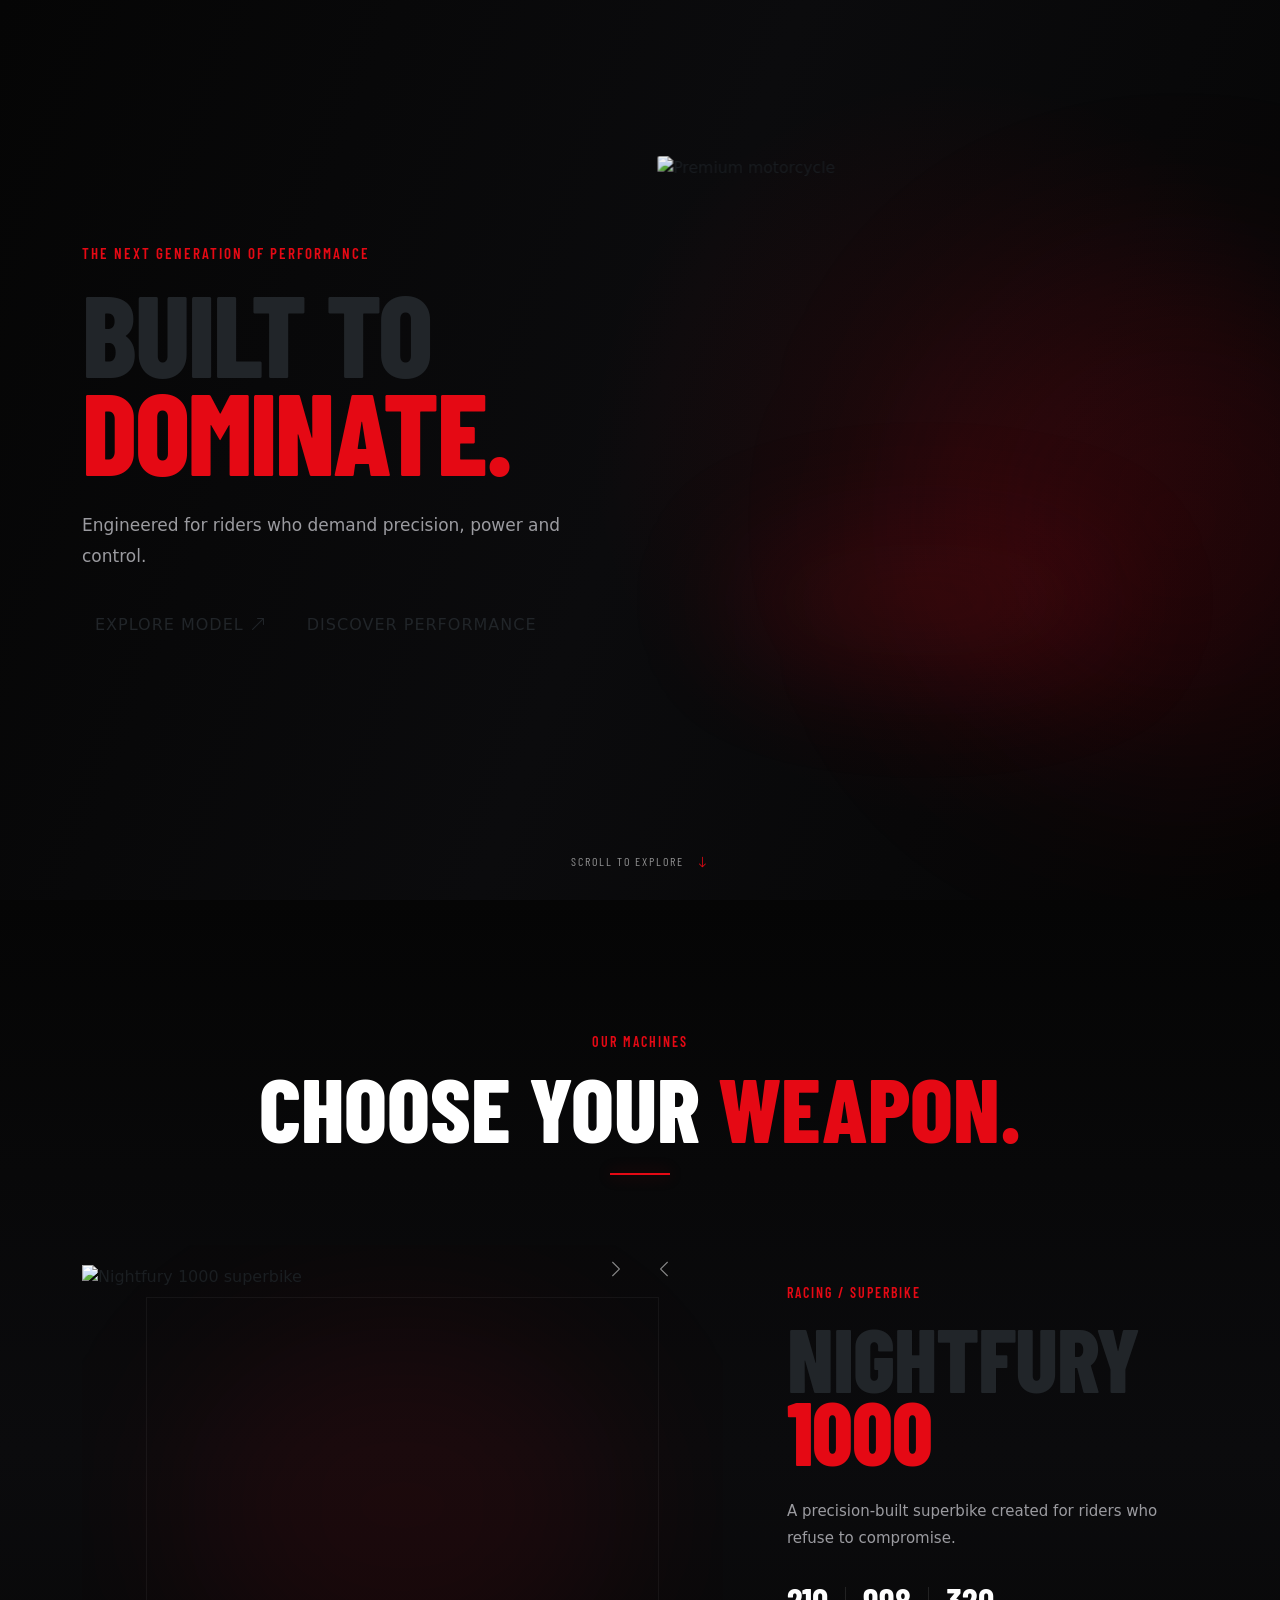
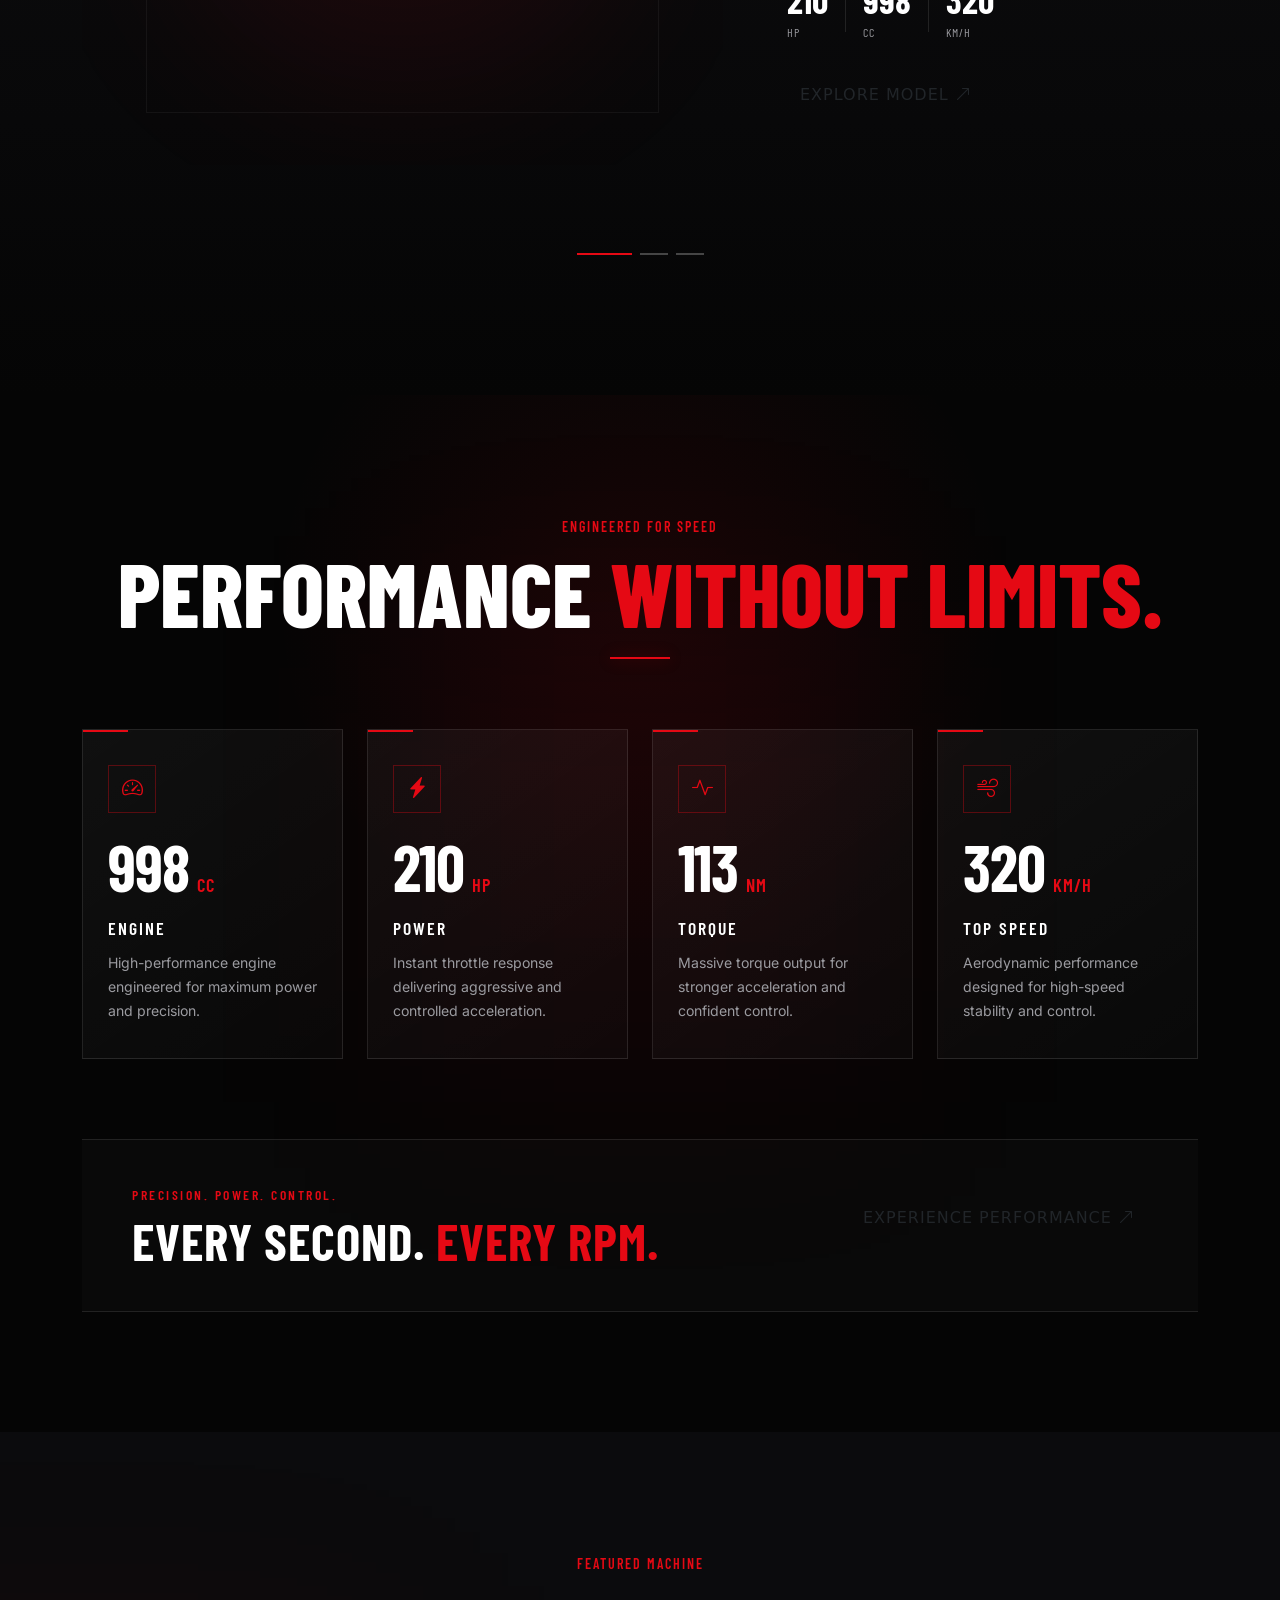
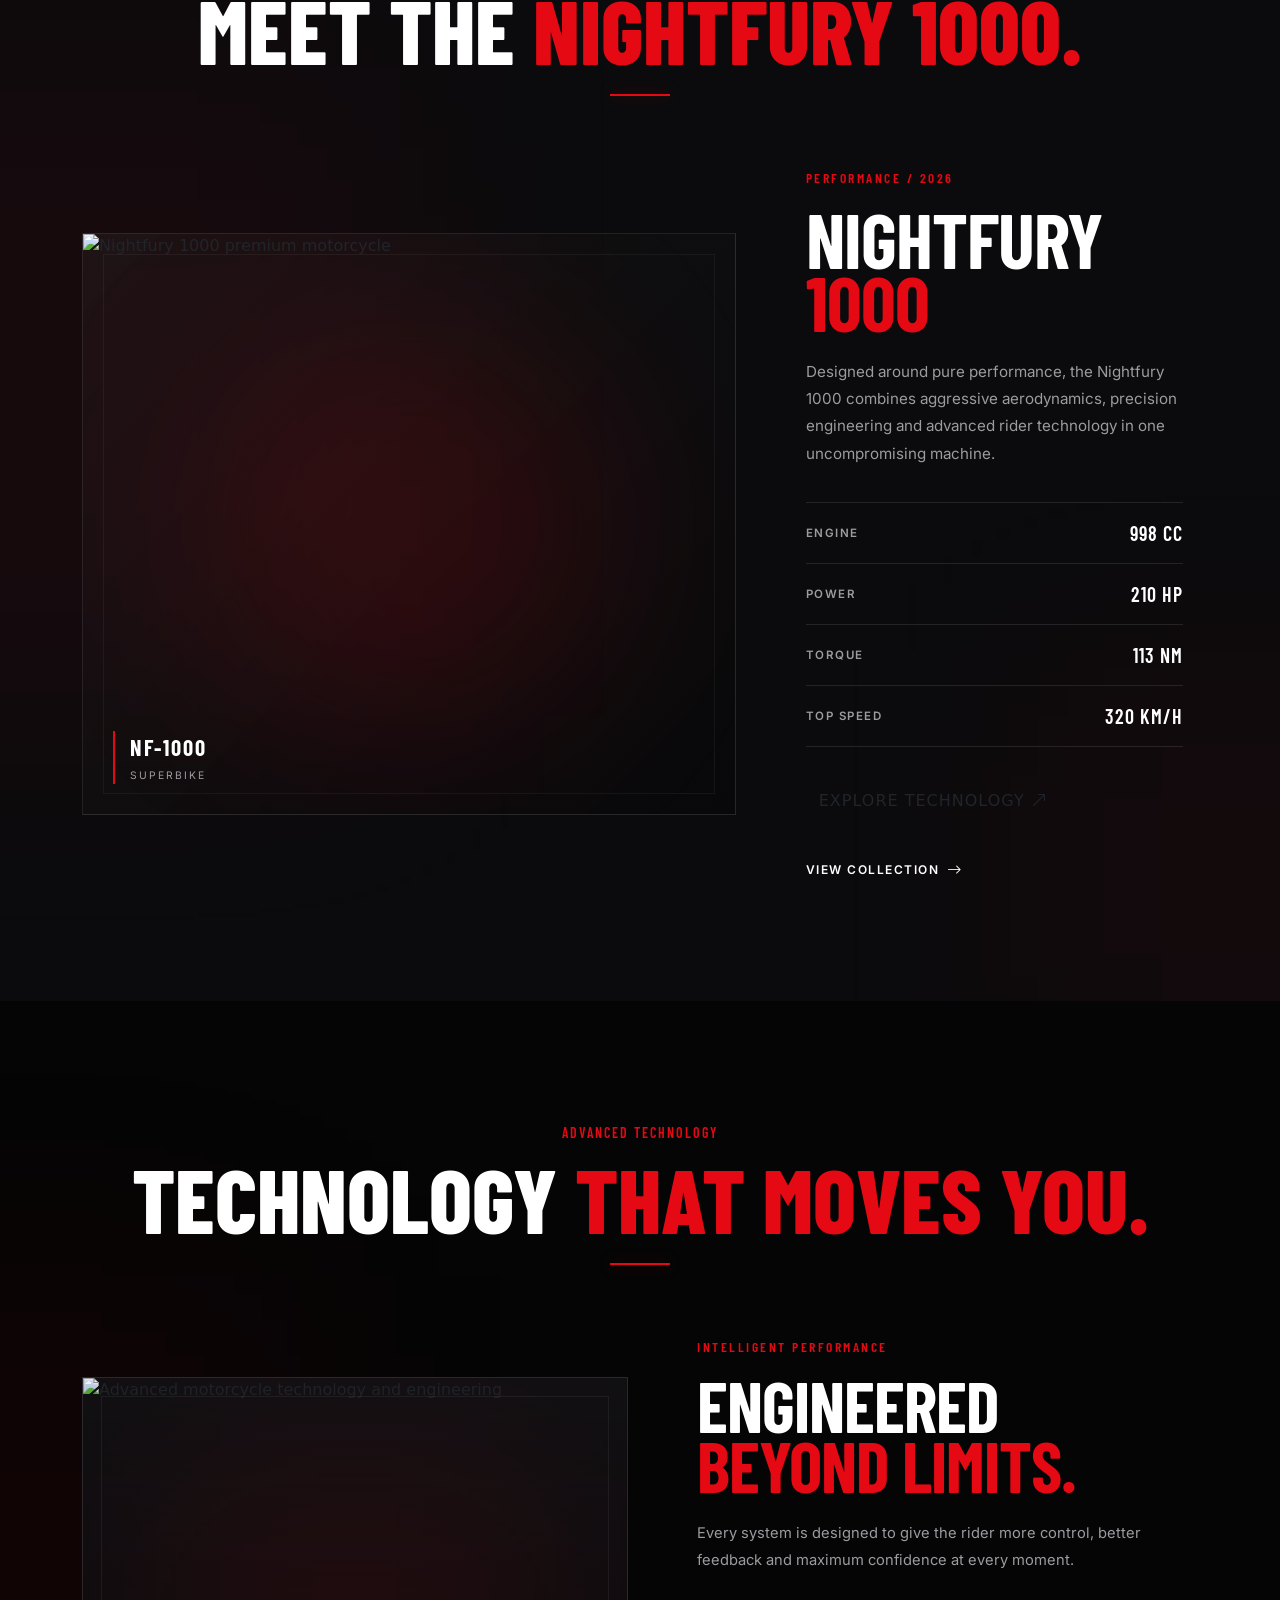
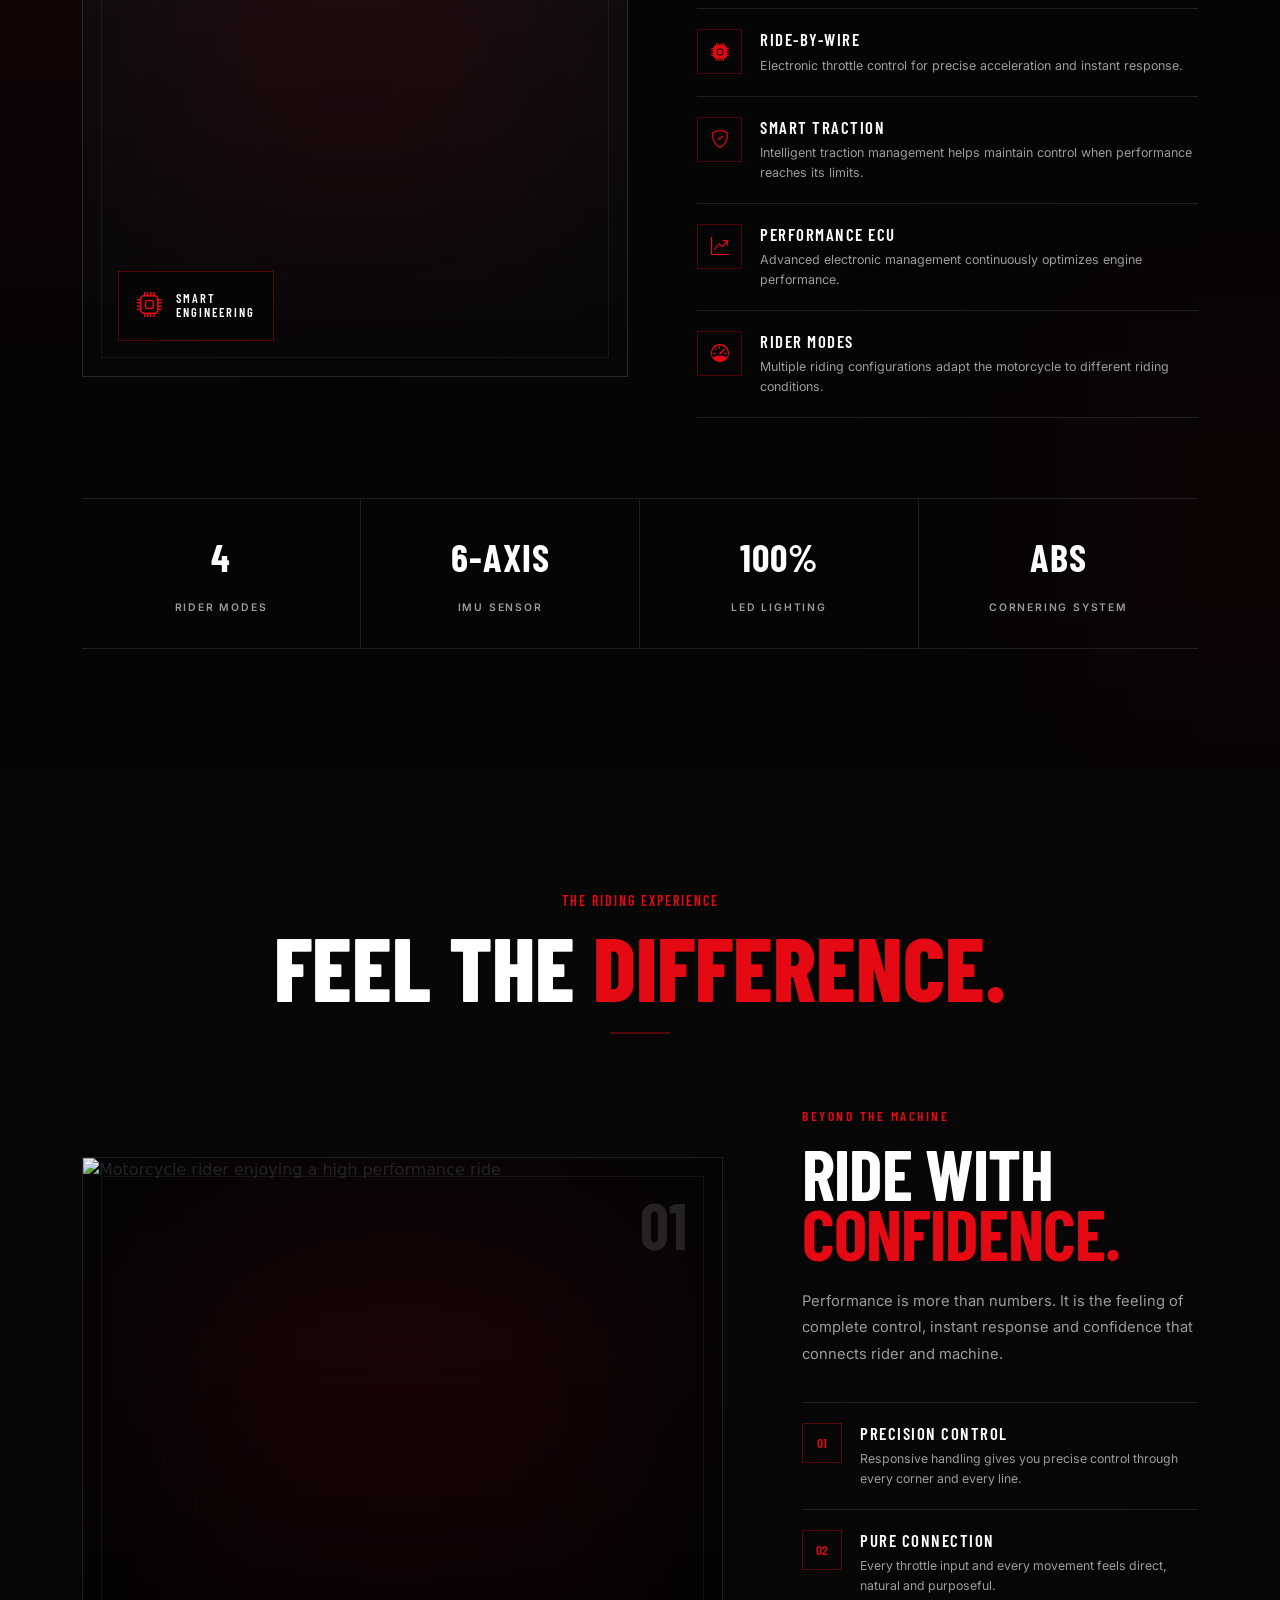
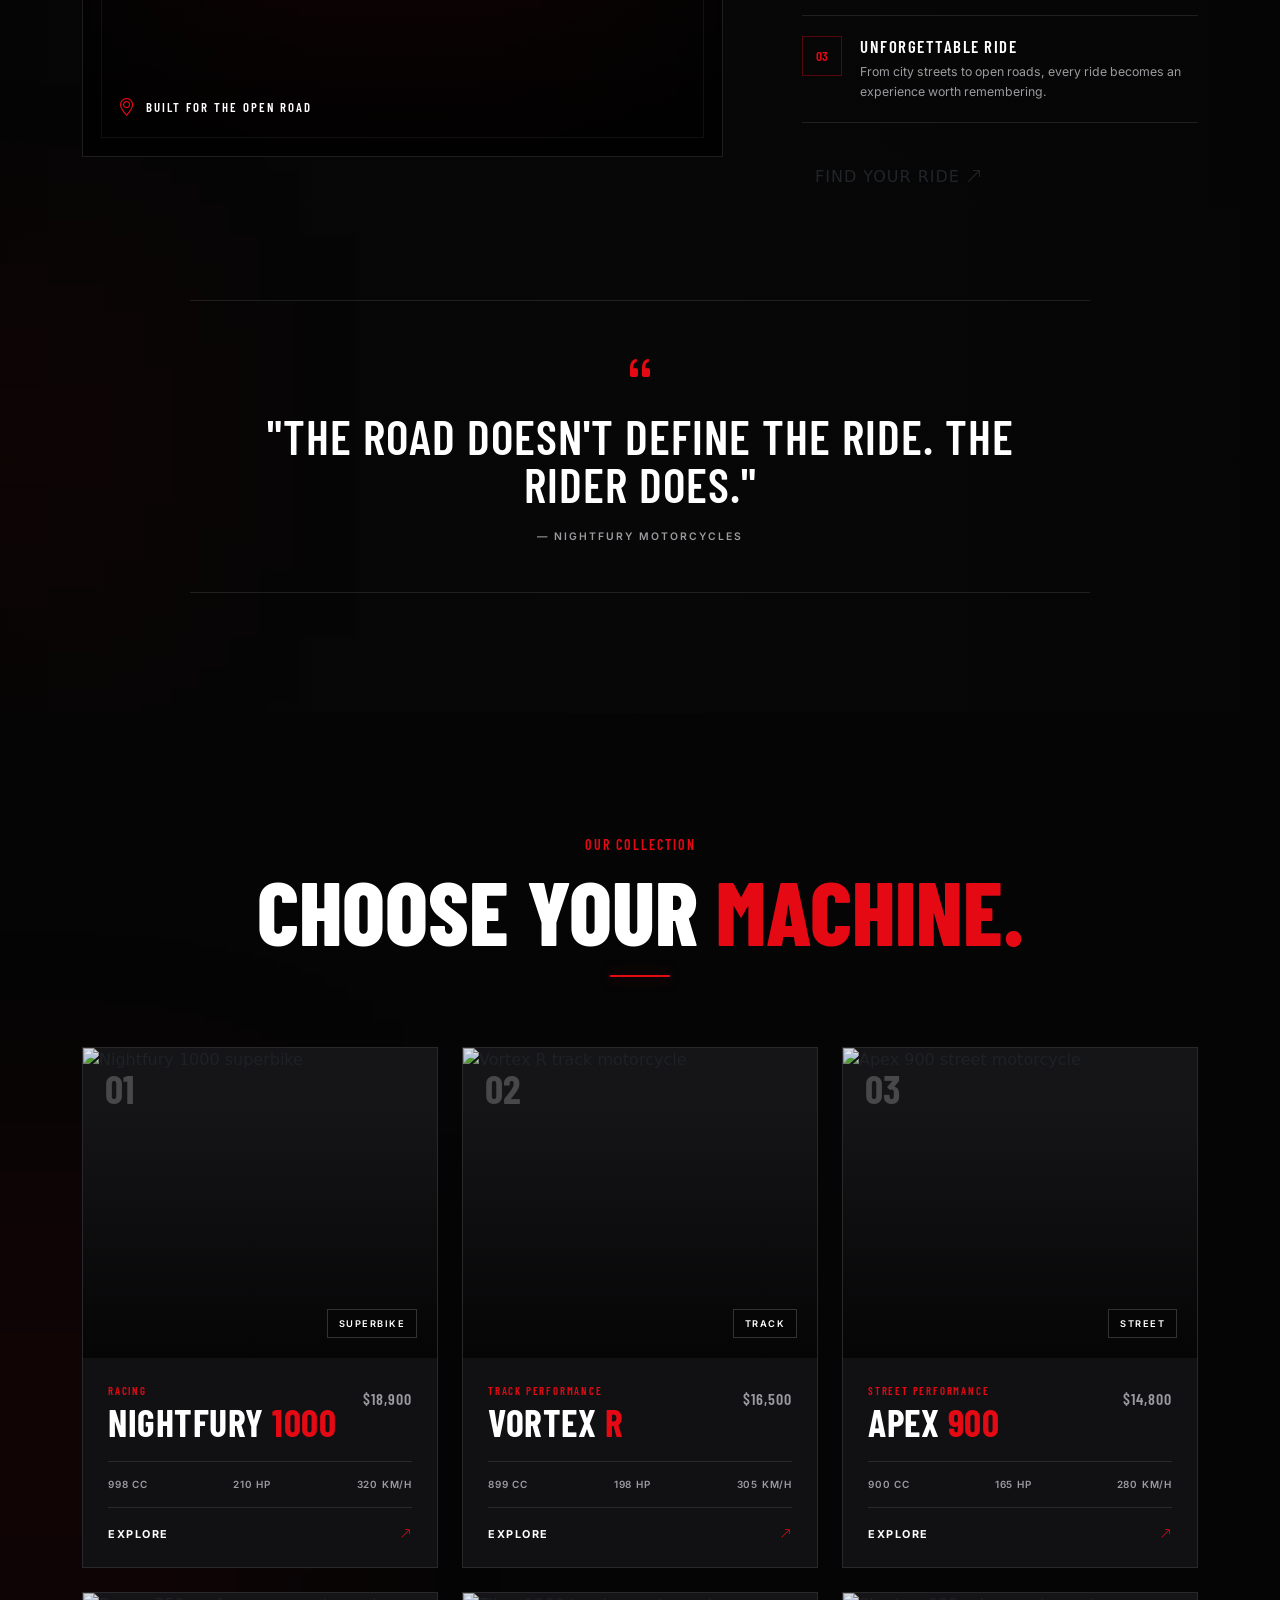
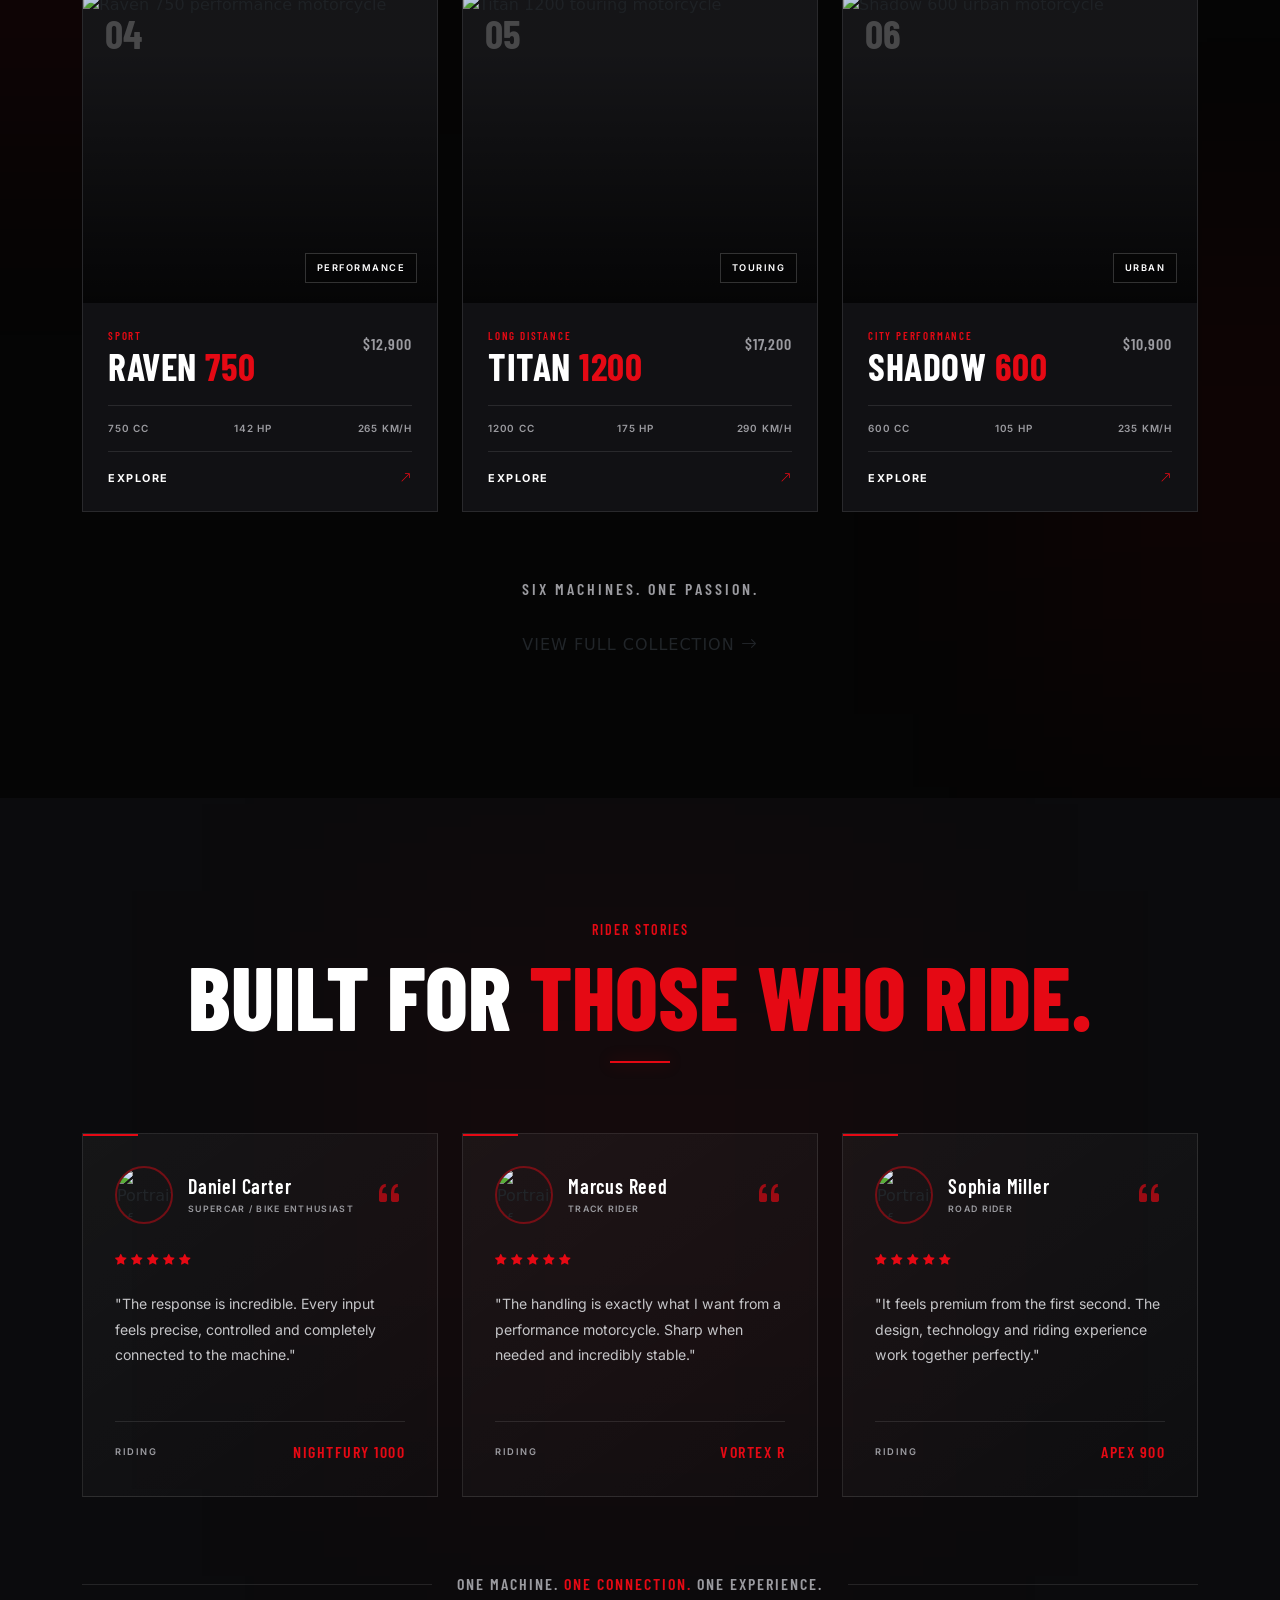
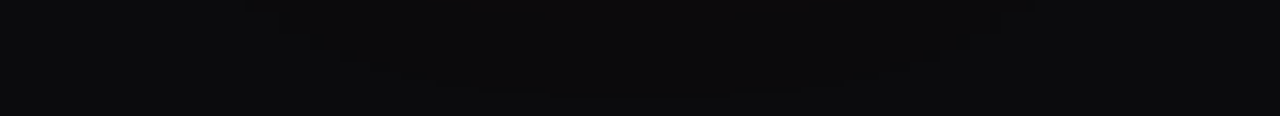
==== index.html @ eabc5e9e "Add rider testimonials section" ====
<!DOCTYPE html>
<html lang="en">
<head>
    <meta charset="UTF-8">
    <meta name="viewport" content="width=device-width, initial-scale=1.0">
    <title>Document</title>

    <link rel="stylesheet" href="style.css">

    <!-- Google Fonts --> 

     <link rel="preconnect" href="https://fonts.googleapis.com"> 
     <link rel="preconnect" href="https://fonts.gstatic.com" crossorigin> 

     <link href="https://fonts.googleapis.com/css2?family=Barlow+Condensed:wght@400;500;600;700;800;900&family=Inter:wght@300;400;500;600;700&display=swap" rel="stylesheet" >


      <!-- Bootstrap 5 --> 
     <link href="https://cdn.jsdelivr.net/npm/bootstrap@5.3.3/dist/css/bootstrap.min.css" rel="stylesheet" >

     <!-- Bootstrap Icons --> 
     <link rel="stylesheet" href="https://cdn.jsdelivr.net/npm/bootstrap-icons@1.11.3/font/bootstrap-icons.min.css" >
</head>
<body>

    <main>
        <!-- =====================================================
     SECTION 01 — CINEMATIC HERO
====================================================== -->
<section id="hero" class="hero-section">

    <div class="hero-bg"></div>
    <div class="hero-red-glow"></div>

    <div class="container hero-container">
        <div class="row align-items-center min-vh-100">

            <!-- Hero Text -->
            <div class="col-lg-6 hero-content">

                <span class="premium-label" data-reveal="down">
                    THE NEXT GENERATION OF PERFORMANCE
                </span>

                <h1 class="hero-title" data-reveal="down">
                    BUILT TO
                    <span>DOMINATE.</span>
                </h1>

                <p class="hero-description" data-reveal="up">
                    Engineered for riders who demand precision,
                    power and control.
                </p>

                <div class="hero-buttons" data-reveal="up">

                    <a href="#featured"
                       class="btn premium-btn primary-btn">
                        EXPLORE MODEL
                        <i class="bi bi-arrow-up-right"></i>
                    </a>

                    <a href="#performance"
                       class="btn premium-btn outline-btn">
                        DISCOVER PERFORMANCE
                    </a>

                </div>

            </div>


            <!-- Hero Motorcycle -->
            <div class="col-lg-6">

                <div class="hero-bike-wrapper" data-reveal="scale">

                    <img
                        src="https://images.unsplash.com/photo-1558981806-ec527fa84c39?auto=format&fit=crop&w=1600&q=90"
                        alt="Premium motorcycle"
                        class="hero-bike"
                    >

                </div>

            </div>

        </div>
    </div>


    <!-- Scroll Indicator -->
    <div class="hero-scroll">

        <span>SCROLL TO EXPLORE</span>

        <i class="bi bi-arrow-down"></i>

    </div>

</section>


<!-- =====================================================
     SECTION 02 — MOTORCYCLE CAROUSEL
====================================================== -->

<section id="models" class="motorcycle-carousel-section">

    <div class="container">

        <!-- Section Heading -->
        <div class="section-heading text-center">

            <span class="section-label" data-reveal="down">
                OUR MACHINES
            </span>

            <h2 data-reveal="down">
                CHOOSE YOUR
                <span>WEAPON.</span>
            </h2>

            <div class="section-line"></div>

        </div>


        <!-- Bootstrap Carousel -->
        <div
            id="motorcycleCarousel"
            class="carousel slide motorcycle-carousel"
            data-bs-ride="carousel"
            data-bs-interval="5000"
        >

            <!-- Indicators -->
            <div class="carousel-indicators">

                <button
                    type="button"
                    data-bs-target="#motorcycleCarousel"
                    data-bs-slide-to="0"
                    class="active"
                    aria-current="true"
                    aria-label="Slide 1">
                </button>

                <button
                    type="button"
                    data-bs-target="#motorcycleCarousel"
                    data-bs-slide-to="1"
                    aria-label="Slide 2">
                </button>

                <button
                    type="button"
                    data-bs-target="#motorcycleCarousel"
                    data-bs-slide-to="2"
                    aria-label="Slide 3">
                </button>

            </div>


            <!-- Carousel Content -->
            <div class="carousel-inner">


                <!-- =========================
                     SLIDE 01
                ========================== -->

                <div class="carousel-item active">

                    <div class="row align-items-center">

                        <!-- Motorcycle Image -->
                        <div class="col-lg-7">

                            <div class="carousel-image-wrapper">

                                <img
                                    src="https://images.unsplash.com/photo-1558981806-ec527fa84c39?auto=format&fit=crop&w=1600&q=90"
                                    alt="Nightfury 1000 superbike"
                                    class="carousel-bike"
                                >

                            </div>

                        </div>


                        <!-- Motorcycle Information -->
                        <div class="col-lg-5">

                            <div class="carousel-content"
                                 data-reveal="right">

                                <span class="carousel-category">
                                    RACING / SUPERBIKE
                                </span>

                                <h3>
                                    NIGHTFURY
                                    <span>1000</span>
                                </h3>

                                <p>
                                    A precision-built superbike created
                                    for riders who refuse to compromise.
                                </p>


                                <!-- Specifications -->
                                <div class="carousel-specs">

                                    <div class="carousel-spec">

                                        <strong>210</strong>

                                        <span>HP</span>

                                    </div>


                                    <div class="carousel-spec">

                                        <strong>998</strong>

                                        <span>CC</span>

                                    </div>


                                    <div class="carousel-spec">

                                        <strong>320</strong>

                                        <span>KM/H</span>

                                    </div>

                                </div>


                                <a
                                    href="#featured"
                                    class="btn premium-btn primary-btn"
                                >
                                    EXPLORE MODEL

                                    <i class="bi bi-arrow-up-right"></i>

                                </a>

                            </div>

                        </div>

                    </div>

                </div>


                <!-- =========================
                     SLIDE 02
                ========================== -->

                <div class="carousel-item">

                    <div class="row align-items-center">

                        <div class="col-lg-7">

                            <div class="carousel-image-wrapper">

                                <img
                                    src="https://images.unsplash.com/photo-1609630875171-b1321377ee65?auto=format&fit=crop&w=1600&q=90"
                                    alt="Vortex R track motorcycle"
                                    class="carousel-bike"
                                >

                            </div>

                        </div>


                        <div class="col-lg-5">

                            <div class="carousel-content">

                                <span class="carousel-category">
                                    TRACK PERFORMANCE
                                </span>

                                <h3>
                                    VORTEX
                                    <span>R</span>
                                </h3>

                                <p>
                                    Built around aggressive aerodynamics,
                                    razor-sharp handling and pure track DNA.
                                </p>


                                <div class="carousel-specs">

                                    <div class="carousel-spec">

                                        <strong>198</strong>

                                        <span>HP</span>

                                    </div>


                                    <div class="carousel-spec">

                                        <strong>899</strong>

                                        <span>CC</span>

                                    </div>


                                    <div class="carousel-spec">

                                        <strong>305</strong>

                                        <span>KM/H</span>

                                    </div>

                                </div>


                                <a
                                    href="#collection"
                                    class="btn premium-btn primary-btn"
                                >
                                    VIEW VORTEX

                                    <i class="bi bi-arrow-right"></i>

                                </a>

                            </div>

                        </div>

                    </div>

                </div>


                <!-- =========================
                     SLIDE 03
                ========================== -->

                <div class="carousel-item">

                    <div class="row align-items-center">

                        <div class="col-lg-7">

                            <div class="carousel-image-wrapper">

                                <img
                                    src="https://images.unsplash.com/photo-1591637333184-19aa84b3e01f?auto=format&fit=crop&w=1600&q=90"
                                    alt="Apex 900 street motorcycle"
                                    class="carousel-bike"
                                >

                            </div>

                        </div>


                        <div class="col-lg-5">

                            <div class="carousel-content">

                                <span class="carousel-category">
                                    STREET PERFORMANCE
                                </span>

                                <h3>
                                    APEX
                                    <span>900</span>
                                </h3>

                                <p>
                                    Street-bred performance with the
                                    precision of a machine built for
                                    the open road.
                                </p>


                                <div class="carousel-specs">

                                    <div class="carousel-spec">

                                        <strong>165</strong>

                                        <span>HP</span>

                                    </div>


                                    <div class="carousel-spec">

                                        <strong>900</strong>

                                        <span>CC</span>

                                    </div>


                                    <div class="carousel-spec">

                                        <strong>280</strong>

                                        <span>KM/H</span>

                                    </div>

                                </div>


                                <a
                                    href="#collection"
                                    class="btn premium-btn primary-btn"
                                >
                                    VIEW APEX

                                    <i class="bi bi-arrow-right"></i>

                                </a>

                            </div>

                        </div>

                    </div>

                </div>

            </div>


            <!-- Previous Button -->
            <button
                class="carousel-control-prev custom-carousel-control"
                type="button"
                data-bs-target="#motorcycleCarousel"
                data-bs-slide="prev"
            >

                <span class="carousel-control-prev-icon"></span>

                <span class="visually-hidden">
                    Previous
                </span>

            </button>


            <!-- Next Button -->
            <button
                class="carousel-control-next custom-carousel-control"
                type="button"
                data-bs-target="#motorcycleCarousel"
                data-bs-slide="next"
            >

                <span class="carousel-control-next-icon"></span>

                <span class="visually-hidden">
                    Next
                </span>

            </button>

        </div>

    </div>

</section>


<!-- =========================
     SECTION 03 — PERFORMANCE
========================= -->
<section id="performance" class="performance-section">
    <div class="container">

        <div class="section-heading text-center">
            <span class="section-label" data-reveal="down">
                ENGINEERED FOR SPEED
            </span>

            <h2 data-reveal="down">
                PERFORMANCE <span>WITHOUT LIMITS.</span>
            </h2>

            <div class="section-line"></div>
        </div>

        <div class="row g-4 performance-grid">

            <!-- 998 CC -->
            <div class="col-6 col-lg-3">
                <div class="performance-card" data-reveal="down">
                    <div class="performance-icon">
                        <i class="bi bi-speedometer2"></i>
                    </div>

                    <div class="performance-number">
                        <span class="counter" data-target="998">0</span>
                        <small>CC</small>
                    </div>

                    <h3>ENGINE</h3>

                    <p>
                        High-performance engine engineered for maximum power and precision.
                    </p>
                </div>
            </div>

            <!-- 210 HP -->
            <div class="col-6 col-lg-3">
                <div class="performance-card" data-reveal="down">
                    <div class="performance-icon">
                        <i class="bi bi-lightning-charge-fill"></i>
                    </div>

                    <div class="performance-number">
                        <span class="counter" data-target="210">0</span>
                        <small>HP</small>
                    </div>

                    <h3>POWER</h3>

                    <p>
                        Instant throttle response delivering aggressive and controlled acceleration.
                    </p>
                </div>
            </div>

            <!-- 113 NM -->
            <div class="col-6 col-lg-3">
                <div class="performance-card" data-reveal="down">
                    <div class="performance-icon">
                        <i class="bi bi-activity"></i>
                    </div>

                    <div class="performance-number">
                        <span class="counter" data-target="113">0</span>
                        <small>NM</small>
                    </div>

                    <h3>TORQUE</h3>

                    <p>
                        Massive torque output for stronger acceleration and confident control.
                    </p>
                </div>
            </div>

            <!-- 320 KM/H -->
            <div class="col-6 col-lg-3">
                <div class="performance-card" data-reveal="down">
                    <div class="performance-icon">
                        <i class="bi bi-wind"></i>
                    </div>

                    <div class="performance-number">
                        <span class="counter" data-target="320">0</span>
                        <small>KM/H</small>
                    </div>

                    <h3>TOP SPEED</h3>

                    <p>
                        Aerodynamic performance designed for high-speed stability and control.
                    </p>
                </div>
            </div>

        </div>

        <!-- Performance Bottom Statement -->
        <div class="performance-bottom" data-reveal="up">
            <div class="row align-items-center">

                <div class="col-lg-8">
                    <span class="performance-mini-label">
                        PRECISION. POWER. CONTROL.
                    </span>

                    <h3>
                        EVERY SECOND.
                        <span>EVERY RPM.</span>
                    </h3>
                </div>

                <div class="col-lg-4 text-lg-end">
                    <a href="#featured" class="btn premium-btn primary-btn">
                        EXPERIENCE PERFORMANCE
                        <i class="bi bi-arrow-up-right"></i>
                    </a>
                </div>

            </div>
        </div>

    </div>
</section>


<!-- =========================
     SECTION 04 — FEATURED MOTORCYCLE
========================= -->
<section id="featured" class="featured-section">
    <div class="container">

        <div class="section-heading text-center">
            <span class="section-label" data-reveal="down">
                FEATURED MACHINE
            </span>

            <h2 data-reveal="down">
                MEET THE <span>NIGHTFURY 1000.</span>
            </h2>

            <div class="section-line"></div>
        </div>

        <div class="featured-wrapper">

            <!-- Motorcycle Image -->
            <div class="featured-image-box" data-reveal="left">
                <div class="featured-image-glow"></div>

                <img
                    src="https://images.unsplash.com/photo-1558981806-ec527fa84c39?auto=format&fit=crop&w=1800&q=90"
                    alt="Nightfury 1000 premium motorcycle"
                    class="featured-bike"
                >

                <div class="featured-image-label">
                    <span>NF-1000</span>
                    <small>SUPERBIKE</small>
                </div>
            </div>

            <!-- Motorcycle Content -->
            <div class="featured-content" data-reveal="right">

                <span class="featured-category">
                    PERFORMANCE / 2026
                </span>

                <h3>
                    NIGHTFURY
                    <span>1000</span>
                </h3>

                <p class="featured-description">
                    Designed around pure performance, the Nightfury 1000
                    combines aggressive aerodynamics, precision engineering
                    and advanced rider technology in one uncompromising machine.
                </p>

                <!-- Specs -->
                <div class="featured-spec-list">

                    <div class="featured-spec-item">
                        <span>ENGINE</span>
                        <strong>998 CC</strong>
                    </div>

                    <div class="featured-spec-item">
                        <span>POWER</span>
                        <strong>210 HP</strong>
                    </div>

                    <div class="featured-spec-item">
                        <span>TORQUE</span>
                        <strong>113 NM</strong>
                    </div>

                    <div class="featured-spec-item">
                        <span>TOP SPEED</span>
                        <strong>320 KM/H</strong>
                    </div>

                </div>

                <div class="featured-actions">
                    <a href="#technology" class="btn premium-btn primary-btn">
                        EXPLORE TECHNOLOGY
                        <i class="bi bi-arrow-up-right"></i>
                    </a>

                    <a href="#collection" class="featured-link">
                        VIEW COLLECTION
                        <i class="bi bi-arrow-right"></i>
                    </a>
                </div>

            </div>

        </div>

    </div>
</section>

<!-- =========================
     SECTION 05 — TECHNOLOGY
========================= -->
<section id="technology" class="technology-section">
    <div class="container">

        <div class="section-heading text-center">
            <span class="section-label" data-reveal="down">
                ADVANCED TECHNOLOGY
            </span>

            <h2 data-reveal="down">
                TECHNOLOGY <span>THAT MOVES YOU.</span>
            </h2>

            <div class="section-line"></div>
        </div>

        <div class="row align-items-center technology-main">

            <!-- Technology Visual -->
            <div class="col-lg-6">
                <div class="technology-visual" data-reveal="left">

                    <div class="technology-image-glow"></div>

                    <img
                        src="https://images.unsplash.com/photo-1558981359-219d6364c9c8?auto=format&fit=crop&w=1600&q=90"
                        alt="Advanced motorcycle technology and engineering"
                        class="technology-bike"
                    >

                    <div class="technology-overlay"></div>

                    <div class="technology-badge">
                        <i class="bi bi-cpu"></i>
                        <span>SMART<br>ENGINEERING</span>
                    </div>

                </div>
            </div>

            <!-- Technology Features -->
            <div class="col-lg-6">
                <div class="technology-content" data-reveal="right">

                    <span class="technology-category">
                        INTELLIGENT PERFORMANCE
                    </span>

                    <h3>
                        ENGINEERED
                        <span>BEYOND LIMITS.</span>
                    </h3>

                    <p class="technology-description">
                        Every system is designed to give the rider more control,
                        better feedback and maximum confidence at every moment.
                    </p>

                    <div class="technology-features">

                        <!-- Feature 01 -->
                        <div class="technology-feature">
                            <div class="technology-feature-icon">
                                <i class="bi bi-cpu-fill"></i>
                            </div>

                            <div>
                                <h4>RIDE-BY-WIRE</h4>
                                <p>
                                    Electronic throttle control for precise
                                    acceleration and instant response.
                                </p>
                            </div>
                        </div>

                        <!-- Feature 02 -->
                        <div class="technology-feature">
                            <div class="technology-feature-icon">
                                <i class="bi bi-shield-check"></i>
                            </div>

                            <div>
                                <h4>SMART TRACTION</h4>
                                <p>
                                    Intelligent traction management helps maintain
                                    control when performance reaches its limits.
                                </p>
                            </div>
                        </div>

                        <!-- Feature 03 -->
                        <div class="technology-feature">
                            <div class="technology-feature-icon">
                                <i class="bi bi-graph-up-arrow"></i>
                            </div>

                            <div>
                                <h4>PERFORMANCE ECU</h4>
                                <p>
                                    Advanced electronic management continuously
                                    optimizes engine performance.
                                </p>
                            </div>
                        </div>

                        <!-- Feature 04 -->
                        <div class="technology-feature">
                            <div class="technology-feature-icon">
                                <i class="bi bi-speedometer"></i>
                            </div>

                            <div>
                                <h4>RIDER MODES</h4>
                                <p>
                                    Multiple riding configurations adapt the
                                    motorcycle to different riding conditions.
                                </p>
                            </div>
                        </div>

                    </div>

                </div>
            </div>

        </div>

        <!-- Technology Bottom Stats -->
        <div class="technology-stats" data-reveal="up">

            <div class="technology-stat">
                <strong>4</strong>
                <span>RIDER MODES</span>
            </div>

            <div class="technology-stat">
                <strong>6-AXIS</strong>
                <span>IMU SENSOR</span>
            </div>

            <div class="technology-stat">
                <strong>100%</strong>
                <span>LED LIGHTING</span>
            </div>

            <div class="technology-stat">
                <strong>ABS</strong>
                <span>CORNERING SYSTEM</span>
            </div>

        </div>

    </div>
</section>



<!-- =========================
     SECTION 06 — RIDING EXPERIENCE
========================= -->
<section id="experience" class="experience-section">

    <div class="experience-background"></div>

    <div class="container">

        <div class="section-heading text-center">
            <span class="section-label" data-reveal="down">
                THE RIDING EXPERIENCE
            </span>

            <h2 data-reveal="down">
                FEEL THE <span>DIFFERENCE.</span>
            </h2>

            <div class="section-line"></div>
        </div>

        <div class="row align-items-center experience-main">

            <!-- Experience Image -->
            <div class="col-lg-7">
                <div class="experience-image-box" data-reveal="left">

                    <div class="experience-image-glow"></div>

                    <img
                        src="https://images.unsplash.com/photo-1558980394-0c7f9f7d7f9a?auto=format&fit=crop&w=1800&q=90"
                        alt="Motorcycle rider enjoying a high performance ride"
                        class="experience-image"
                    >

                    <div class="experience-image-overlay"></div>

                    <div class="experience-location">
                        <i class="bi bi-geo-alt"></i>
                        <span>BUILT FOR THE OPEN ROAD</span>
                    </div>

                    <div class="experience-number">
                        <span>01</span>
                    </div>

                </div>
            </div>

            <!-- Experience Content -->
            <div class="col-lg-5">
                <div class="experience-content" data-reveal="right">

                    <span class="experience-category">
                        BEYOND THE MACHINE
                    </span>

                    <h3>
                        RIDE WITH
                        <span>CONFIDENCE.</span>
                    </h3>

                    <p class="experience-description">
                        Performance is more than numbers. It is the feeling of
                        complete control, instant response and confidence that
                        connects rider and machine.
                    </p>

                    <div class="experience-points">

                        <!-- Point 01 -->
                        <div class="experience-point">
                            <div class="experience-point-number">
                                01
                            </div>

                            <div>
                                <h4>PRECISION CONTROL</h4>
                                <p>
                                    Responsive handling gives you precise control
                                    through every corner and every line.
                                </p>
                            </div>
                        </div>

                        <!-- Point 02 -->
                        <div class="experience-point">
                            <div class="experience-point-number">
                                02
                            </div>

                            <div>
                                <h4>PURE CONNECTION</h4>
                                <p>
                                    Every throttle input and every movement feels
                                    direct, natural and purposeful.
                                </p>
                            </div>
                        </div>

                        <!-- Point 03 -->
                        <div class="experience-point">
                            <div class="experience-point-number">
                                03
                            </div>

                            <div>
                                <h4>UNFORGETTABLE RIDE</h4>
                                <p>
                                    From city streets to open roads, every ride
                                    becomes an experience worth remembering.
                                </p>
                            </div>
                        </div>

                    </div>

                    <a href="#collection" class="btn premium-btn primary-btn">
                        FIND YOUR RIDE
                        <i class="bi bi-arrow-up-right"></i>
                    </a>

                </div>
            </div>

        </div>

        <!-- Experience Bottom Quote -->
        <div class="experience-quote" data-reveal="up">

            <i class="bi bi-quote"></i>

            <p>
                "THE ROAD DOESN'T DEFINE THE RIDE.
                THE RIDER DOES."
            </p>

            <span>— NIGHTFURY MOTORCYCLES</span>

        </div>

    </div>
</section>

<!-- =========================
     SECTION 07 — MOTORCYCLE COLLECTION
========================= -->
<section id="collection" class="collection-section">
    <div class="container">

        <div class="section-heading text-center">
            <span class="section-label" data-reveal="down">
                OUR COLLECTION
            </span>

            <h2 data-reveal="down">
                CHOOSE YOUR <span>MACHINE.</span>
            </h2>

            <div class="section-line"></div>
        </div>

        <div class="row g-4 collection-grid">

            <!-- Motorcycle 01 -->
            <div class="col-12 col-md-6 col-xl-4">
                <article class="collection-card" data-reveal="down">

                    <div class="collection-image-box">
                        <img
                            src="https://images.unsplash.com/photo-1558980394-4c7c9299fe32?auto=format&fit=crop&w=1200&q=90"
                            alt="Nightfury 1000 superbike"
                            class="collection-image"
                        >

                        <div class="collection-image-overlay"></div>

                        <span class="collection-number">01</span>

                        <span class="collection-type">
                            SUPERBIKE
                        </span>
                    </div>

                    <div class="collection-content">

                        <div class="collection-title-row">
                            <div>
                                <span class="collection-category">
                                    RACING
                                </span>

                                <h3>
                                    NIGHTFURY
                                    <span>1000</span>
                                </h3>
                            </div>

                            <div class="collection-price">
                                $18,900
                            </div>
                        </div>

                        <div class="collection-specs">
                            <span>998 CC</span>
                            <span>210 HP</span>
                            <span>320 KM/H</span>
                        </div>

                        <a href="#featured" class="collection-link">
                            EXPLORE
                            <i class="bi bi-arrow-up-right"></i>
                        </a>

                    </div>

                </article>
            </div>

            <!-- Motorcycle 02 -->
            <div class="col-12 col-md-6 col-xl-4">
                <article class="collection-card" data-reveal="down">

                    <div class="collection-image-box">
                        <img
                            src="https://images.unsplash.com/photo-1609630875171-b1321377ee65?auto=format&fit=crop&w=1200&q=90"
                            alt="Vortex R track motorcycle"
                            class="collection-image"
                        >

                        <div class="collection-image-overlay"></div>

                        <span class="collection-number">02</span>

                        <span class="collection-type">
                            TRACK
                        </span>
                    </div>

                    <div class="collection-content">

                        <div class="collection-title-row">
                            <div>
                                <span class="collection-category">
                                    TRACK PERFORMANCE
                                </span>

                                <h3>
                                    VORTEX
                                    <span>R</span>
                                </h3>
                            </div>

                            <div class="collection-price">
                                $16,500
                            </div>
                        </div>

                        <div class="collection-specs">
                            <span>899 CC</span>
                            <span>198 HP</span>
                            <span>305 KM/H</span>
                        </div>

                        <a href="#featured" class="collection-link">
                            EXPLORE
                            <i class="bi bi-arrow-up-right"></i>
                        </a>

                    </div>

                </article>
            </div>

            <!-- Motorcycle 03 -->
            <div class="col-12 col-md-6 col-xl-4">
                <article class="collection-card" data-reveal="down">

                    <div class="collection-image-box">
                        <img
                            src="https://images.unsplash.com/photo-1591637333184-19aa84b3e01f?auto=format&fit=crop&w=1200&q=90"
                            alt="Apex 900 street motorcycle"
                            class="collection-image"
                        >

                        <div class="collection-image-overlay"></div>

                        <span class="collection-number">03</span>

                        <span class="collection-type">
                            STREET
                        </span>
                    </div>

                    <div class="collection-content">

                        <div class="collection-title-row">
                            <div>
                                <span class="collection-category">
                                    STREET PERFORMANCE
                                </span>

                                <h3>
                                    APEX
                                    <span>900</span>
                                </h3>
                            </div>

                            <div class="collection-price">
                                $14,800
                            </div>
                        </div>

                        <div class="collection-specs">
                            <span>900 CC</span>
                            <span>165 HP</span>
                            <span>280 KM/H</span>
                        </div>

                        <a href="#featured" class="collection-link">
                            EXPLORE
                            <i class="bi bi-arrow-up-right"></i>
                        </a>

                    </div>

                </article>
            </div>

            <!-- Motorcycle 04 -->
            <div class="col-12 col-md-6 col-xl-4">
                <article class="collection-card" data-reveal="up">

                    <div class="collection-image-box">
                        <img
                            src="https://images.unsplash.com/photo-1568772585407-9361f9bf3a87?auto=format&fit=crop&w=1200&q=90"
                            alt="Raven 750 performance motorcycle"
                            class="collection-image"
                        >

                        <div class="collection-image-overlay"></div>

                        <span class="collection-number">04</span>

                        <span class="collection-type">
                            PERFORMANCE
                        </span>
                    </div>

                    <div class="collection-content">

                        <div class="collection-title-row">
                            <div>
                                <span class="collection-category">
                                    SPORT
                                </span>

                                <h3>
                                    RAVEN
                                    <span>750</span>
                                </h3>
                            </div>

                            <div class="collection-price">
                                $12,900
                            </div>
                        </div>

                        <div class="collection-specs">
                            <span>750 CC</span>
                            <span>142 HP</span>
                            <span>265 KM/H</span>
                        </div>

                        <a href="#featured" class="collection-link">
                            EXPLORE
                            <i class="bi bi-arrow-up-right"></i>
                        </a>

                    </div>

                </article>
            </div>

            <!-- Motorcycle 05 -->
            <div class="col-12 col-md-6 col-xl-4">
                <article class="collection-card" data-reveal="up">

                    <div class="collection-image-box">
                        <img
                            src="https://images.unsplash.com/photo-1558980664-10ea7b4f2d3f?auto=format&fit=crop&w=1200&q=90"
                            alt="Titan 1200 touring motorcycle"
                            class="collection-image"
                        >

                        <div class="collection-image-overlay"></div>

                        <span class="collection-number">05</span>

                        <span class="collection-type">
                            TOURING
                        </span>
                    </div>

                    <div class="collection-content">

                        <div class="collection-title-row">
                            <div>
                                <span class="collection-category">
                                    LONG DISTANCE
                                </span>

                                <h3>
                                    TITAN
                                    <span>1200</span>
                                </h3>
                            </div>

                            <div class="collection-price">
                                $17,200
                            </div>
                        </div>

                        <div class="collection-specs">
                            <span>1200 CC</span>
                            <span>175 HP</span>
                            <span>290 KM/H</span>
                        </div>

                        <a href="#featured" class="collection-link">
                            EXPLORE
                            <i class="bi bi-arrow-up-right"></i>
                        </a>

                    </div>

                </article>
            </div>

            <!-- Motorcycle 06 -->
            <div class="col-12 col-md-6 col-xl-4">
                <article class="collection-card" data-reveal="up">

                    <div class="collection-image-box">
                        <img
                            src="https://images.unsplash.com/photo-1558981852-426c6c22a060?auto=format&fit=crop&w=1200&q=90"
                            alt="Shadow 600 urban motorcycle"
                            class="collection-image"
                        >

                        <div class="collection-image-overlay"></div>

                        <span class="collection-number">06</span>

                        <span class="collection-type">
                            URBAN
                        </span>
                    </div>

                    <div class="collection-content">

                        <div class="collection-title-row">
                            <div>
                                <span class="collection-category">
                                    CITY PERFORMANCE
                                </span>

                                <h3>
                                    SHADOW
                                    <span>600</span>
                                </h3>
                            </div>

                            <div class="collection-price">
                                $10,900
                            </div>
                        </div>

                        <div class="collection-specs">
                            <span>600 CC</span>
                            <span>105 HP</span>
                            <span>235 KM/H</span>
                        </div>

                        <a href="#featured" class="collection-link">
                            EXPLORE
                            <i class="bi bi-arrow-up-right"></i>
                        </a>

                    </div>

                </article>
            </div>

        </div>

        <!-- Collection Bottom -->
        <div class="collection-bottom text-center" data-reveal="up">

            <p>
                SIX MACHINES. ONE PASSION.
            </p>

            <a href="#cta" class="btn premium-btn outline-btn">
                VIEW FULL COLLECTION
                <i class="bi bi-arrow-right"></i>
            </a>

        </div>

    </div>
</section>

<!-- =========================
     SECTION 08 — RIDER TESTIMONIALS
========================= -->
<section id="testimonials" class="testimonials-section">
    <div class="container">

        <div class="section-heading text-center">
            <span class="section-label" data-reveal="down">
                RIDER STORIES
            </span>

            <h2 data-reveal="down">
                BUILT FOR <span>THOSE WHO RIDE.</span>
            </h2>

            <div class="section-line"></div>
        </div>

        <div class="row g-4 testimonials-grid">

            <!-- Testimonial 01 -->
            <div class="col-12 col-lg-4">
                <article class="testimonial-card" data-reveal="down">

                    <div class="testimonial-top">
                        <div class="testimonial-avatar">
                            <img
                                src="https://images.unsplash.com/photo-1500648767791-00dcc994a43e?auto=format&fit=crop&w=200&q=85"
                                alt="Portrait of rider Daniel Carter"
                            >
                        </div>

                        <div class="testimonial-person">
                            <h3>Daniel Carter</h3>
                            <span>SUPERCAR / BIKE ENTHUSIAST</span>
                        </div>

                        <div class="testimonial-quote">
                            <i class="bi bi-quote"></i>
                        </div>
                    </div>

                    <div class="testimonial-rating">
                        <i class="bi bi-star-fill"></i>
                        <i class="bi bi-star-fill"></i>
                        <i class="bi bi-star-fill"></i>
                        <i class="bi bi-star-fill"></i>
                        <i class="bi bi-star-fill"></i>
                    </div>

                    <p class="testimonial-text">
                        "The response is incredible. Every input feels precise,
                        controlled and completely connected to the machine."
                    </p>

                    <div class="testimonial-bike">
                        <span>RIDING</span>
                        <strong>NIGHTFURY 1000</strong>
                    </div>

                </article>
            </div>

            <!-- Testimonial 02 -->
            <div class="col-12 col-lg-4">
                <article class="testimonial-card" data-reveal="up">

                    <div class="testimonial-top">
                        <div class="testimonial-avatar">
                            <img
                                src="https://images.unsplash.com/photo-1535713875002-d1d0cf377fde?auto=format&fit=crop&w=200&q=85"
                                alt="Portrait of rider Marcus Reed"
                            >
                        </div>

                        <div class="testimonial-person">
                            <h3>Marcus Reed</h3>
                            <span>TRACK RIDER</span>
                        </div>

                        <div class="testimonial-quote">
                            <i class="bi bi-quote"></i>
                        </div>
                    </div>

                    <div class="testimonial-rating">
                        <i class="bi bi-star-fill"></i>
                        <i class="bi bi-star-fill"></i>
                        <i class="bi bi-star-fill"></i>
                        <i class="bi bi-star-fill"></i>
                        <i class="bi bi-star-fill"></i>
                    </div>

                    <p class="testimonial-text">
                        "The handling is exactly what I want from a performance
                        motorcycle. Sharp when needed and incredibly stable."
                    </p>

                    <div class="testimonial-bike">
                        <span>RIDING</span>
                        <strong>VORTEX R</strong>
                    </div>

                </article>
            </div>

            <!-- Testimonial 03 -->
            <div class="col-12 col-lg-4">
                <article class="testimonial-card" data-reveal="down">

                    <div class="testimonial-top">
                        <div class="testimonial-avatar">
                            <img
                                src="https://images.unsplash.com/photo-1494790108377-be9c29b29330?auto=format&fit=crop&w=200&q=85"
                                alt="Portrait of rider Sophia Miller"
                            >
                        </div>

                        <div class="testimonial-person">
                            <h3>Sophia Miller</h3>
                            <span>ROAD RIDER</span>
                        </div>

                        <div class="testimonial-quote">
                            <i class="bi bi-quote"></i>
                        </div>
                    </div>

                    <div class="testimonial-rating">
                        <i class="bi bi-star-fill"></i>
                        <i class="bi bi-star-fill"></i>
                        <i class="bi bi-star-fill"></i>
                        <i class="bi bi-star-fill"></i>
                        <i class="bi bi-star-fill"></i>
                    </div>

                    <p class="testimonial-text">
                        "It feels premium from the first second. The design,
                        technology and riding experience work together perfectly."
                    </p>

                    <div class="testimonial-bike">
                        <span>RIDING</span>
                        <strong>APEX 900</strong>
                    </div>

                </article>
            </div>

        </div>

        <!-- Testimonial Bottom -->
        <div class="testimonial-bottom" data-reveal="up">

            <div class="testimonial-bottom-line"></div>

            <p>
                ONE MACHINE.
                <span>ONE CONNECTION.</span>
                ONE EXPERIENCE.
            </p>

            <div class="testimonial-bottom-line"></div>

        </div>

    </div>
</section>




    </main>





    <script
    src="https://cdn.jsdelivr.net/npm/bootstrap@5.3.3/dist/js/bootstrap.bundle.min.js">
</script>

<script src="script.js"></script>
</body>
</html>
---- style.css ----
/* =====================================================
   SECTION 01 — CINEMATIC HERO
====================================================== */

:root {
    --red: #e50914;
    --dark-red: #a80009;
    --black: #050505;
    --dark: #0b0b0d;
    --dark-2: #111114;
    --dark-3: #17171a;
    --white: #ffffff;
    --gray: #9b9ba0;
    --border: rgba(255, 255, 255, 0.10);

    --display-font: "Barlow Condensed", sans-serif;
    --body-font: "Inter", sans-serif;
}

* {
    box-sizing: border-box;
}

html {
    scroll-behavior: smooth;
}

body {
    margin: 0;
    background: var(--black);
    color: var(--white);
    font-family: var(--body-font);
    overflow-x: hidden;
}


/* HERO */

.hero-section {
    position: relative;
    min-height: 100vh;
    overflow: hidden;
    background: #050505;
    isolation: isolate;
}

.hero-bg {
    position: absolute;
    inset: 0;
    z-index: -3;

    background:
        radial-gradient(
            circle at 75% 50%,
            rgba(229, 9, 20, 0.10),
            transparent 35%
        ),
        linear-gradient(
            110deg,
            #050505 0%,
            #0b0b0d 50%,
            #050505 100%
        );
}

.hero-red-glow {
    position: absolute;

    width: 500px;
    height: 500px;

    right: -150px;
    top: 30%;

    background: rgba(229, 9, 20, 0.10);

    filter: blur(100px);

    border-radius: 50%;

    z-index: -2;

    animation: heroGlow 8s ease-in-out infinite alternate;
}

@keyframes heroGlow {

    from {
        transform: translateY(-20px);
        opacity: 0.5;
    }

    to {
        transform: translateY(20px);
        opacity: 0.8;
    }

}


/* CONTAINER */

.hero-container {
    position: relative;
    z-index: 2;
}


/* LABEL */

.premium-label {
    display: inline-block;

    margin-bottom: 20px;

    color: var(--red);

    font-family: var(--display-font);

    font-size: 15px;
    font-weight: 600;

    letter-spacing: 2px;
    text-transform: uppercase;
}


/* TITLE */

.hero-title {
    margin: 0;

    max-width: 700px;

    font-family: var(--display-font);

    font-size: clamp(70px, 9vw, 145px);

    font-weight: 800;

    line-height: 0.85;

    letter-spacing: -2px;

    text-transform: uppercase;
}

.hero-title span {
    display: block;
    color: var(--red);
}


/* DESCRIPTION */

.hero-description {
    max-width: 480px;

    margin-top: 30px;
    margin-bottom: 35px;

    color: var(--gray);

    font-size: 17px;

    line-height: 1.8;
}


/* BUTTONS */

.hero-buttons {
    display: flex;
    flex-wrap: wrap;
    gap: 14px;
}


/* PREMIUM BUTTON */

.premium-btn {
    position: relative;

    display: inline-flex;

    align-items: center;
    justify-content: center;

    gap: 10px;

    min-height: 52px;

    padding: 0 25px;

    border-radius: 0;

    overflow: hidden;

    font-family: var(--body-font);

    font-size: 13px;
    font-weight: 700;

    letter-spacing: 1px;

    transition:
        transform 0.4s cubic-bezier(0.22, 1, 0.36, 1),
        box-shadow 0.4s ease,
        background 0.4s ease,
        color 0.4s ease;

    z-index: 1;
}


/* Button shine */

.premium-btn::before {
    content: "";

    position: absolute;

    top: 0;
    left: -120%;

    width: 70%;
    height: 100%;

    background: linear-gradient(
        90deg,
        transparent,
        rgba(255, 255, 255, 0.18),
        transparent
    );

    transform: skewX(-20deg);

    transition: left 0.6s ease;

    z-index: -1;
}

.premium-btn:hover::before {
    left: 140%;
}


/* Primary */

.primary-btn {
    background: var(--red);

    border: 1px solid var(--red);

    color: var(--white);
}

.primary-btn:hover {
    background: #ff111c;

    color: var(--white);

    transform: translateY(-2px);

    box-shadow:
        0 10px 30px rgba(229, 9, 20, 0.25);
}


/* Outline */

.outline-btn {
    background: transparent;

    border: 1px solid rgba(255, 255, 255, 0.3);

    color: var(--white);
}

.outline-btn:hover {
    background: var(--white);

    color: var(--black);

    transform: translateY(-2px);
}


/* MOTORCYCLE */

.hero-bike-wrapper {
    position: relative;

    display: flex;

    align-items: center;
    justify-content: center;

    min-height: 600px;

    transform-style: preserve-3d;
}

.hero-bike-wrapper::after {
    content: "";

    position: absolute;

    width: 70%;
    height: 20%;

    bottom: 15%;

    background: rgba(229, 9, 20, 0.15);

    filter: blur(60px);

    border-radius: 50%;
}

.hero-bike {
    position: relative;

    width: 100%;
    max-width: 750px;

    height: 600px;

    object-fit: cover;

    border-radius: 2px;

    filter:
        contrast(1.08)
        saturate(0.9);

    opacity: 0.95;

    transform:
        scale(0.98)
        translateY(0);

    transition:
        transform 1.2s cubic-bezier(0.22, 1, 0.36, 1),
        filter 0.6s ease;
}

.hero-bike:hover {
    transform: scale(1.02);

    filter:
        contrast(1.12)
        saturate(1);
}


/* SCROLL INDICATOR */

.hero-scroll {
    position: absolute;

    bottom: 30px;
    left: 50%;

    transform: translateX(-50%);

    display: flex;

    align-items: center;

    gap: 12px;

    color: rgba(255, 255, 255, 0.55);

    font-family: var(--display-font);

    font-size: 12px;

    letter-spacing: 2px;

    z-index: 5;
}

.hero-scroll i {
    color: var(--red);

    animation: scrollArrow 1.8s ease-in-out infinite;
}

@keyframes scrollArrow {

    0%,
    100% {
        transform: translateY(0);
    }

    50% {
        transform: translateY(7px);
    }

}


/* =====================================================
   SCROLL REVEAL
====================================================== */

[data-reveal] {
    opacity: 0;

    transition:
        opacity 0.8s ease,
        transform 0.8s cubic-bezier(0.22, 1, 0.36, 1);

    transition-delay: var(--delay, 0ms);
}

[data-reveal="down"] {
    transform: translateY(-35px);
}

[data-reveal="up"] {
    transform: translateY(30px);
}

[data-reveal="left"] {
    transform: translateX(-35px);
}

[data-reveal="right"] {
    transform: translateX(35px);
}

[data-reveal="scale"] {
    transform: translateY(-25px) scale(0.98);
}

[data-reveal].is-visible {
    opacity: 1;

    transform:
        translate(0)
        scale(1);
}


/* =====================================================
   RESPONSIVE
====================================================== */

@media (max-width: 991.98px) {

    .hero-section {
        min-height: auto;
    }

    .hero-container {
        padding-top: 100px;
        padding-bottom: 100px;
    }

    .hero-content {
        text-align: center;
    }

    .hero-description {
        margin-left: auto;
        margin-right: auto;
    }

    .hero-buttons {
        justify-content: center;
    }

    .hero-bike-wrapper {
        min-height: 400px;
        margin-top: 20px;
    }

    .hero-bike {
        height: 400px;
    }

    .hero-red-glow {
        right: -250px;
    }

}


@media (max-width: 575.98px) {

    .hero-container {
        padding-top: 80px;
        padding-bottom: 80px;
    }

    .premium-label {
        font-size: 11px;
        letter-spacing: 1.5px;
    }

    .hero-title {
        font-size: clamp(58px, 18vw, 90px);
        letter-spacing: -1px;
    }

    .hero-description {
        font-size: 15px;
        line-height: 1.7;
        margin-top: 25px;
    }

    .hero-buttons {
        flex-direction: column;
        align-items: stretch;
    }

    .premium-btn {
        width: 100%;
    }

    .hero-bike-wrapper {
        min-height: 300px;
    }

    .hero-bike {
        height: 300px;
    }

    .hero-scroll {
        display: none;
    }

}


/* =====================================================
   REDUCED MOTION
====================================================== */

@media (prefers-reduced-motion: reduce) {

    html {
        scroll-behavior: auto;
    }

    *,
    *::before,
    *::after {
        animation-duration: 0.01ms !important;
        animation-iteration-count: 1 !important;
        transition-duration: 0.01ms !important;
    }

    [data-reveal] {
        opacity: 1;
        transform: none;
    }

}



/* =====================================================
   SECTION 02 — MOTORCYCLE CAROUSEL
====================================================== */

.motorcycle-carousel-section {
    position: relative;

    padding: 130px 0;

    background:
        linear-gradient(
            180deg,
            #050505 0%,
            #0b0b0d 50%,
            #050505 100%
        );

    overflow: hidden;
}


/* =====================================================
   SECTION HEADING
====================================================== */

.section-heading {
    margin-bottom: 70px;
}

.section-label {
    display: inline-block;

    margin-bottom: 15px;

    color: var(--red);

    font-family: var(--display-font);

    font-size: 14px;
    font-weight: 600;

    letter-spacing: 2px;

    text-transform: uppercase;
}

.section-heading h2 {
    margin: 0;

    color: var(--white);

    font-family: var(--display-font);

    font-size: clamp(50px, 7vw, 95px);

    font-weight: 800;

    line-height: 0.9;

    text-transform: uppercase;
}

.section-heading h2 span {
    color: var(--red);
}

.section-line {
    width: 60px;
    height: 2px;

    margin: 25px auto 0;

    background: var(--red);

    box-shadow:
        0 0 15px rgba(229, 9, 20, 0.35);
}


/* =====================================================
   CAROUSEL
====================================================== */

.motorcycle-carousel {
    position: relative;

    min-height: 620px;

    padding-bottom: 65px;
}

.motorcycle-carousel .carousel-inner {
    overflow: visible;
}

.motorcycle-carousel .carousel-item {
    min-height: 540px;

    transition:
        transform 0.8s ease-in-out,
        opacity 0.8s ease-in-out;
}


/* =====================================================
   MOTORCYCLE IMAGE
====================================================== */

.carousel-image-wrapper {
    position: relative;

    display: flex;

    align-items: center;
    justify-content: center;

    min-height: 520px;

    overflow: hidden;
}

.carousel-image-wrapper::before {
    content: "";

    position: absolute;

    width: 70%;
    height: 70%;

    border-radius: 50%;

    background: rgba(229, 9, 20, 0.08);

    filter: blur(80px);
}

.carousel-image-wrapper::after {
    content: "";

    position: absolute;

    inset: 10%;

    border: 1px solid rgba(255, 255, 255, 0.05);

    pointer-events: none;
}

.carousel-bike {
    position: relative;

    width: 100%;

    max-width: 720px;

    height: 480px;

    object-fit: cover;

    filter:
        contrast(1.08)
        saturate(0.85);

    transform: scale(1);

    transition:
        transform 1.1s cubic-bezier(0.22, 1, 0.36, 1),
        filter 0.8s ease;
}


/* Subtle image movement when slide becomes active */

.carousel-item.active .carousel-bike {
    animation: carouselBikeReveal 1.1s
        cubic-bezier(0.22, 1, 0.36, 1)
        both;
}

@keyframes carouselBikeReveal {

    from {
        opacity: 0;
        transform: scale(1.02) translateY(-15px);
    }

    to {
        opacity: 1;
        transform: scale(1) translateY(0);
    }

}


/* =====================================================
   CAROUSEL CONTENT
====================================================== */

.carousel-content {
    position: relative;

    padding: 30px 20px 30px 40px;
}

.carousel-category {
    display: block;

    margin-bottom: 18px;

    color: var(--red);

    font-family: var(--display-font);

    font-size: 14px;
    font-weight: 600;

    letter-spacing: 2px;
}

.carousel-content h3 {
    margin: 0;

    font-family: var(--display-font);

    font-size: clamp(65px, 7vw, 105px);

    font-weight: 800;

    line-height: 0.82;

    letter-spacing: -1px;

    text-transform: uppercase;
}

.carousel-content h3 span {
    display: block;

    color: var(--red);
}

.carousel-content p {
    max-width: 450px;

    margin: 30px 0;

    color: var(--gray);

    font-size: 15px;

    line-height: 1.8;
}


/* =====================================================
   SPECIFICATIONS
====================================================== */

.carousel-specs {
    display: flex;

    gap: 35px;

    margin-bottom: 35px;
}

.carousel-spec {
    position: relative;
}

.carousel-spec:not(:last-child)::after {
    content: "";

    position: absolute;

    top: 5px;
    right: -18px;

    width: 1px;
    height: 45px;

    background: var(--border);
}

.carousel-spec strong {
    display: block;

    color: var(--white);

    font-family: var(--display-font);

    font-size: 36px;

    font-weight: 700;

    line-height: 1;
}

.carousel-spec span {
    display: block;

    margin-top: 5px;

    color: var(--gray);

    font-family: var(--display-font);

    font-size: 12px;

    letter-spacing: 1px;
}


/* =====================================================
   CAROUSEL CONTROLS
====================================================== */

.custom-carousel-control {
    position: absolute;

    top: auto;
    bottom: 5px;

    width: 48px;
    height: 48px;

    border: 1px solid rgba(255, 255, 255, 0.15);

    background: rgba(255, 255, 255, 0.03);

    opacity: 1;

    transition:
        background 0.35s ease,
        border-color 0.35s ease,
        transform 0.35s ease;
}

.carousel-control-prev.custom-carousel-control {
    left: calc(50% - 60px);
}

.carousel-control-next.custom-carousel-control {
    right: calc(50% - 60px);
}

.custom-carousel-control:hover {
    background: var(--red);

    border-color: var(--red);

    transform: translateY(-2px);
}

.custom-carousel-control .carousel-control-prev-icon,
.custom-carousel-control .carousel-control-next-icon {
    width: 18px;
    height: 18px;
}


/* =====================================================
   INDICATORS
====================================================== */

.motorcycle-carousel .carousel-indicators {
    position: absolute;

    bottom: 10px;

    margin: 0;

    gap: 8px;
}

.motorcycle-carousel .carousel-indicators button {
    width: 28px;
    height: 2px;

    margin: 0;

    border: 0;

    background-color: rgba(255, 255, 255, 0.25);

    opacity: 1;

    transition:
        width 0.4s ease,
        background 0.4s ease;
}

.motorcycle-carousel .carousel-indicators button.active {
    width: 55px;

    background-color: var(--red);
}


/* =====================================================
   RESPONSIVE
====================================================== */

@media (max-width: 991.98px) {

    .motorcycle-carousel-section {
        padding: 100px 0;
    }

    .motorcycle-carousel {
        min-height: auto;
    }

    .motorcycle-carousel .carousel-item {
        min-height: auto;
    }

    .carousel-image-wrapper {
        min-height: 400px;
    }

    .carousel-bike {
        height: 400px;
    }

    .carousel-content {
        padding: 30px 20px 100px;

        text-align: center;
    }

    .carousel-content p {
        margin-left: auto;
        margin-right: auto;
    }

    .carousel-specs {
        justify-content: center;
    }

    .carousel-content .premium-btn {
        margin: 0 auto;
    }

}


@media (max-width: 575.98px) {

    .motorcycle-carousel-section {
        padding: 80px 0;
    }

    .section-heading {
        margin-bottom: 45px;
    }

    .section-label {
        font-size: 11px;
        letter-spacing: 1.5px;
    }

    .section-heading h2 {
        font-size: 52px;
    }

    .carousel-image-wrapper {
        min-height: 280px;
    }

    .carousel-bike {
        height: 280px;
    }

    .carousel-content {
        padding: 20px 10px 95px;
    }

    .carousel-content h3 {
        font-size: 70px;
    }

    .carousel-content p {
        font-size: 14px;
    }

    .carousel-specs {
        gap: 20px;
    }

    .carousel-spec strong {
        font-size: 28px;
    }

    .carousel-spec:not(:last-child)::after {
        right: -11px;
    }

    .custom-carousel-control {
        width: 42px;
        height: 42px;
        bottom: 5px;
    }

    .carousel-control-prev.custom-carousel-control {
        left: 20px;
    }

    .carousel-control-next.custom-carousel-control {
        right: 20px;
    }

}


/* =========================
   SECTION 03 — PERFORMANCE
========================= */

.performance-section {
    position: relative;
    padding: 120px 0;
    background:
        radial-gradient(circle at 50% 20%, rgba(229, 9, 20, 0.08), transparent 35%),
        var(--black);
    overflow: hidden;
}

.performance-section::before {
    content: "";
    position: absolute;
    width: 500px;
    height: 500px;
    top: 20%;
    left: 50%;
    transform: translateX(-50%);
    background: rgba(229, 9, 20, 0.05);
    filter: blur(100px);
    pointer-events: none;
}

.performance-grid {
    position: relative;
    z-index: 2;
    margin-top: 55px;
}

.performance-card {
    position: relative;
    min-height: 310px;
    padding: 35px 25px;
    background: linear-gradient(
        145deg,
        rgba(255, 255, 255, 0.045),
        rgba(255, 255, 255, 0.015)
    );
    border: 1px solid var(--border);
    overflow: hidden;
    transition:
        transform 0.35s ease,
        border-color 0.35s ease,
        box-shadow 0.35s ease;
}

.performance-card::before {
    content: "";
    position: absolute;
    top: 0;
    left: 0;
    width: 45px;
    height: 2px;
    background: var(--red);
    transition: width 0.35s ease;
}

.performance-card:hover {
    transform: translateY(-6px);
    border-color: rgba(229, 9, 20, 0.45);
    box-shadow: 0 18px 45px rgba(0, 0, 0, 0.35);
}

.performance-card:hover::before {
    width: 100%;
}

.performance-icon {
    width: 48px;
    height: 48px;
    display: flex;
    align-items: center;
    justify-content: center;
    margin-bottom: 25px;
    border: 1px solid rgba(229, 9, 20, 0.35);
    color: var(--red);
    font-size: 21px;
    transition:
        transform 0.35s ease,
        background 0.35s ease;
}

.performance-card:hover .performance-icon {
    transform: translateY(-3px);
    background: rgba(229, 9, 20, 0.08);
}

.performance-number {
    display: flex;
    align-items: baseline;
    gap: 8px;
    margin-bottom: 8px;
}

.performance-number .counter {
    font-family: "Barlow Condensed", sans-serif;
    font-size: clamp(3rem, 5vw, 4.7rem);
    line-height: 0.9;
    font-weight: 700;
    letter-spacing: -1px;
    color: var(--white);
}

.performance-number small {
    font-family: "Barlow Condensed", sans-serif;
    font-size: 1.15rem;
    font-weight: 600;
    letter-spacing: 1px;
    color: var(--red);
}

.performance-card h3 {
    margin: 18px 0 12px;
    font-family: "Barlow Condensed", sans-serif;
    font-size: 1.1rem;
    font-weight: 600;
    letter-spacing: 2px;
    color: var(--white);
}

.performance-card p {
    margin: 0;
    color: var(--gray);
    font-family: "Inter", sans-serif;
    font-size: 0.88rem;
    line-height: 1.7;
}

/* Performance Bottom */

.performance-bottom {
    position: relative;
    z-index: 2;
    margin-top: 80px;
    padding: 45px 50px;
    border-top: 1px solid var(--border);
    border-bottom: 1px solid var(--border);
    background: rgba(255, 255, 255, 0.015);
}

.performance-mini-label {
    display: block;
    margin-bottom: 12px;
    font-family: "Barlow Condensed", sans-serif;
    font-size: 0.85rem;
    font-weight: 600;
    letter-spacing: 2.5px;
    color: var(--red);
}

.performance-bottom h3 {
    margin: 0;
    font-family: "Barlow Condensed", sans-serif;
    font-size: clamp(2rem, 4vw, 3.5rem);
    font-weight: 700;
    line-height: 0.95;
    letter-spacing: 1px;
    color: var(--white);
}

.performance-bottom h3 span {
    color: var(--red);
}

/* Performance Responsive */

@media (max-width: 991.98px) {
    .performance-section {
        padding: 90px 0;
    }

    .performance-card {
        min-height: 290px;
    }

    .performance-bottom {
        padding: 35px;
    }

    .performance-bottom .btn {
        margin-top: 25px;
    }
}

@media (max-width: 575.98px) {
    .performance-section {
        padding: 75px 0;
    }

    .performance-grid {
        margin-top: 40px;
    }

    .performance-card {
        min-height: 270px;
        padding: 25px 18px;
    }

    .performance-icon {
        width: 42px;
        height: 42px;
        margin-bottom: 20px;
        font-size: 18px;
    }

    .performance-number .counter {
        font-size: 3rem;
    }

    .performance-number small {
        font-size: 0.95rem;
    }

    .performance-card h3 {
        font-size: 1rem;
        letter-spacing: 1.5px;
    }

    .performance-card p {
        font-size: 0.78rem;
        line-height: 1.6;
    }

    .performance-bottom {
        margin-top: 55px;
        padding: 28px 20px;
    }

    .performance-bottom h3 {
        font-size: 2.2rem;
    }

    .performance-bottom .btn {
        width: 100%;
        margin-top: 25px;
    }
}

@media (prefers-reduced-motion: reduce) {
    .performance-card,
    .performance-icon,
    .performance-card::before {
        transition: none;
    }

    .performance-card:hover {
        transform: none;
    }
}


/* =========================
   SECTION 04 — FEATURED MOTORCYCLE
========================= */

.featured-section {
    position: relative;
    padding: 120px 0;
    background: var(--dark);
    overflow: hidden;
}

.featured-section::before {
    content: "";
    position: absolute;
    width: 650px;
    height: 650px;
    top: 20%;
    left: -250px;
    background: rgba(229, 9, 20, 0.055);
    filter: blur(120px);
    pointer-events: none;
}

.featured-section::after {
    content: "";
    position: absolute;
    width: 450px;
    height: 450px;
    right: -180px;
    bottom: -100px;
    background: rgba(229, 9, 20, 0.04);
    filter: blur(100px);
    pointer-events: none;
}

.featured-wrapper {
    position: relative;
    z-index: 2;
    display: grid;
    grid-template-columns: 1.25fr 0.75fr;
    align-items: center;
    gap: 70px;
    margin-top: 65px;
}

/* Motorcycle Image */

.featured-image-box {
    position: relative;
    min-height: 580px;
    display: flex;
    align-items: center;
    justify-content: center;
    overflow: hidden;
    border: 1px solid var(--border);
    background:
        linear-gradient(
            135deg,
            rgba(255, 255, 255, 0.035),
            rgba(0, 0, 0, 0.25)
        );
}

.featured-image-box::before {
    content: "";
    position: absolute;
    inset: 20px;
    border: 1px solid rgba(255, 255, 255, 0.05);
    pointer-events: none;
}

.featured-image-glow {
    position: absolute;
    width: 420px;
    height: 420px;
    border-radius: 50%;
    background: rgba(229, 9, 20, 0.13);
    filter: blur(90px);
    pointer-events: none;
}

.featured-bike {
    position: relative;
    z-index: 2;
    width: 100%;
    height: 580px;
    object-fit: cover;
    object-position: center;
    display: block;
    transition:
        transform 0.7s ease,
        filter 0.7s ease;
}

.featured-image-box:hover .featured-bike {
    transform: scale(1.025);
    filter: brightness(1.06);
}

/* Image Label */

.featured-image-label {
    position: absolute;
    z-index: 3;
    left: 30px;
    bottom: 30px;
    display: flex;
    flex-direction: column;
    gap: 3px;
    padding-left: 15px;
    border-left: 2px solid var(--red);
}

.featured-image-label span {
    font-family: "Barlow Condensed", sans-serif;
    font-size: 1.4rem;
    font-weight: 700;
    letter-spacing: 2px;
    color: var(--white);
}

.featured-image-label small {
    font-family: "Inter", sans-serif;
    font-size: 0.65rem;
    letter-spacing: 2px;
    color: var(--gray);
}

/* Content */

.featured-content {
    padding-right: 15px;
}

.featured-category {
    display: inline-block;
    margin-bottom: 18px;
    font-family: "Barlow Condensed", sans-serif;
    font-size: 0.85rem;
    font-weight: 600;
    letter-spacing: 2.5px;
    color: var(--red);
}

.featured-content h3 {
    margin: 0 0 25px;
    font-family: "Barlow Condensed", sans-serif;
    font-size: clamp(3.5rem, 6vw, 6rem);
    font-weight: 700;
    line-height: 0.82;
    letter-spacing: -1px;
    color: var(--white);
}

.featured-content h3 span {
    display: block;
    color: var(--red);
}

.featured-description {
    max-width: 560px;
    margin: 0 0 35px;
    font-family: "Inter", sans-serif;
    font-size: 0.95rem;
    line-height: 1.8;
    color: var(--gray);
}

/* Specs */

.featured-spec-list {
    margin-bottom: 35px;
    border-top: 1px solid var(--border);
}

.featured-spec-item {
    display: flex;
    align-items: center;
    justify-content: space-between;
    gap: 20px;
    padding: 15px 0;
    border-bottom: 1px solid var(--border);
}

.featured-spec-item span {
    font-family: "Inter", sans-serif;
    font-size: 0.72rem;
    font-weight: 600;
    letter-spacing: 1.5px;
    color: var(--gray);
}

.featured-spec-item strong {
    font-family: "Barlow Condensed", sans-serif;
    font-size: 1.25rem;
    font-weight: 600;
    letter-spacing: 1px;
    color: var(--white);
}

/* Actions */

.featured-actions {
    display: flex;
    align-items: center;
    flex-wrap: wrap;
    gap: 25px;
}

.featured-link {
    display: inline-flex;
    align-items: center;
    gap: 8px;
    font-family: "Inter", sans-serif;
    font-size: 0.75rem;
    font-weight: 600;
    letter-spacing: 1.5px;
    color: var(--white);
    text-decoration: none;
    transition:
        color 0.3s ease,
        transform 0.3s ease;
}

.featured-link i {
    font-size: 0.9rem;
    transition: transform 0.3s ease;
}

.featured-link:hover {
    color: var(--red);
    transform: translateY(-2px);
}

.featured-link:hover i {
    transform: translateX(4px);
}

/* =========================
   RESPONSIVE
========================= */

@media (max-width: 1199.98px) {
    .featured-wrapper {
        gap: 45px;
    }

    .featured-image-box,
    .featured-bike {
        height: 520px;
        min-height: 520px;
    }

    .featured-content h3 {
        font-size: 4.5rem;
    }
}

@media (max-width: 991.98px) {
    .featured-section {
        padding: 90px 0;
    }

    .featured-wrapper {
        grid-template-columns: 1fr;
        gap: 45px;
        margin-top: 50px;
    }

    .featured-image-box {
        min-height: 500px;
    }

    .featured-bike {
        height: 500px;
    }

    .featured-content {
        padding-right: 0;
    }

    .featured-content h3 {
        font-size: clamp(4rem, 10vw, 6rem);
    }
}

@media (max-width: 575.98px) {
    .featured-section {
        padding: 75px 0;
    }

    .featured-wrapper {
        margin-top: 40px;
        gap: 35px;
    }

    .featured-image-box {
        min-height: 350px;
    }

    .featured-image-box::before {
        inset: 12px;
    }

    .featured-bike {
        height: 350px;
    }

    .featured-image-label {
        left: 20px;
        bottom: 20px;
    }

    .featured-image-label span {
        font-size: 1.1rem;
    }

    .featured-content h3 {
        font-size: 3.8rem;
    }

    .featured-description {
        font-size: 0.82rem;
        line-height: 1.7;
    }

    .featured-spec-item {
        padding: 13px 0;
    }

    .featured-spec-item strong {
        font-size: 1.1rem;
    }

    .featured-actions {
        align-items: stretch;
        flex-direction: column;
        gap: 20px;
    }

    .featured-actions .premium-btn {
        width: 100%;
    }

    .featured-link {
        justify-content: center;
    }
}

@media (prefers-reduced-motion: reduce) {
    .featured-bike,
    .featured-link,
    .featured-link i {
        transition: none;
    }

    .featured-image-box:hover .featured-bike {
        transform: none;
    }
}



/* =========================
   SECTION 05 — TECHNOLOGY
========================= */

.technology-section {
    position: relative;
    padding: 120px 0;
    background: var(--black);
    overflow: hidden;
}

.technology-section::before {
    content: "";
    position: absolute;
    width: 600px;
    height: 600px;
    left: -300px;
    top: 20%;
    background: rgba(229, 9, 20, 0.05);
    filter: blur(120px);
    pointer-events: none;
}

.technology-section::after {
    content: "";
    position: absolute;
    width: 500px;
    height: 500px;
    right: -250px;
    bottom: 0;
    background: rgba(229, 9, 20, 0.04);
    filter: blur(110px);
    pointer-events: none;
}

.technology-main {
    position: relative;
    z-index: 2;
    margin-top: 65px;
}

/* =========================
   TECHNOLOGY VISUAL
========================= */

.technology-visual {
    position: relative;
    height: 600px;
    overflow: hidden;
    border: 1px solid var(--border);
    background: var(--dark-2);
}

.technology-visual::before {
    content: "";
    position: absolute;
    inset: 18px;
    z-index: 3;
    border: 1px solid rgba(255, 255, 255, 0.06);
    pointer-events: none;
}

.technology-image-glow {
    position: absolute;
    width: 400px;
    height: 400px;
    left: 50%;
    top: 50%;
    transform: translate(-50%, -50%);
    background: rgba(229, 9, 20, 0.13);
    filter: blur(100px);
    pointer-events: none;
}

.technology-bike {
    position: relative;
    z-index: 1;
    width: 100%;
    height: 100%;
    display: block;
    object-fit: cover;
    object-position: center;
    transition:
        transform 0.7s ease,
        filter 0.7s ease;
}

.technology-visual:hover .technology-bike {
    transform: scale(1.025);
    filter: brightness(1.05);
}

.technology-overlay {
    position: absolute;
    inset: 0;
    z-index: 2;
    background:
        linear-gradient(
            180deg,
            rgba(0, 0, 0, 0.05),
            rgba(0, 0, 0, 0.65)
        );
    pointer-events: none;
}

/* Technology Badge */

.technology-badge {
    position: absolute;
    z-index: 4;
    left: 35px;
    bottom: 35px;
    display: flex;
    align-items: center;
    gap: 14px;
    padding: 15px 18px;
    background: rgba(5, 5, 5, 0.82);
    border: 1px solid rgba(229, 9, 20, 0.35);
    backdrop-filter: blur(8px);
}

.technology-badge i {
    font-size: 25px;
    color: var(--red);
}

.technology-badge span {
    font-family: "Barlow Condensed", sans-serif;
    font-size: 0.78rem;
    font-weight: 600;
    line-height: 1.1;
    letter-spacing: 2px;
    color: var(--white);
}

/* =========================
   TECHNOLOGY CONTENT
========================= */

.technology-content {
    padding-left: 45px;
}

.technology-category {
    display: inline-block;
    margin-bottom: 18px;
    font-family: "Barlow Condensed", sans-serif;
    font-size: 0.85rem;
    font-weight: 600;
    letter-spacing: 2.5px;
    color: var(--red);
}

.technology-content h3 {
    margin: 0 0 25px;
    font-family: "Barlow Condensed", sans-serif;
    font-size: clamp(3.5rem, 5.5vw, 5.5rem);
    font-weight: 700;
    line-height: 0.85;
    letter-spacing: -1px;
    color: var(--white);
}

.technology-content h3 span {
    display: block;
    color: var(--red);
}

.technology-description {
    max-width: 550px;
    margin-bottom: 35px;
    font-family: "Inter", sans-serif;
    font-size: 0.92rem;
    line-height: 1.8;
    color: var(--gray);
}

/* =========================
   TECHNOLOGY FEATURES
========================= */

.technology-features {
    border-top: 1px solid var(--border);
}

.technology-feature {
    display: flex;
    align-items: flex-start;
    gap: 18px;
    padding: 20px 0;
    border-bottom: 1px solid var(--border);
    transition:
        transform 0.3s ease,
        padding-left 0.3s ease;
}

.technology-feature:hover {
    transform: translateY(-3px);
    padding-left: 5px;
}

.technology-feature-icon {
    flex: 0 0 45px;
    width: 45px;
    height: 45px;
    display: flex;
    align-items: center;
    justify-content: center;
    border: 1px solid rgba(229, 9, 20, 0.3);
    color: var(--red);
    font-size: 18px;
    transition:
        background 0.3s ease,
        transform 0.3s ease;
}

.technology-feature:hover .technology-feature-icon {
    background: rgba(229, 9, 20, 0.08);
    transform: translateY(-2px);
}

.technology-feature h4 {
    margin: 0 0 6px;
    font-family: "Barlow Condensed", sans-serif;
    font-size: 1.05rem;
    font-weight: 600;
    letter-spacing: 1.5px;
    color: var(--white);
}

.technology-feature p {
    margin: 0;
    font-family: "Inter", sans-serif;
    font-size: 0.78rem;
    line-height: 1.6;
    color: var(--gray);
}

/* =========================
   TECHNOLOGY STATS
========================= */

.technology-stats {
    position: relative;
    z-index: 2;
    display: grid;
    grid-template-columns: repeat(4, 1fr);
    margin-top: 80px;
    border-top: 1px solid var(--border);
    border-bottom: 1px solid var(--border);
}

.technology-stat {
    position: relative;
    padding: 30px 25px;
    text-align: center;
    border-right: 1px solid var(--border);
}

.technology-stat:last-child {
    border-right: none;
}

.technology-stat strong {
    display: block;
    margin-bottom: 8px;
    font-family: "Barlow Condensed", sans-serif;
    font-size: 2.4rem;
    font-weight: 700;
    letter-spacing: 1px;
    color: var(--white);
}

.technology-stat span {
    font-family: "Inter", sans-serif;
    font-size: 0.65rem;
    font-weight: 600;
    letter-spacing: 1.8px;
    color: var(--gray);
}

/* =========================
   RESPONSIVE
========================= */

@media (max-width: 1199.98px) {
    .technology-content {
        padding-left: 25px;
    }

    .technology-visual {
        height: 540px;
    }

    .technology-content h3 {
        font-size: 4.5rem;
    }
}

@media (max-width: 991.98px) {
    .technology-section {
        padding: 90px 0;
    }

    .technology-main {
        margin-top: 50px;
    }

    .technology-visual {
        height: 500px;
        margin-bottom: 45px;
    }

    .technology-content {
        padding-left: 0;
    }

    .technology-content h3 {
        font-size: clamp(4rem, 10vw, 6rem);
    }

    .technology-stats {
        margin-top: 60px;
    }
}

@media (max-width: 575.98px) {
    .technology-section {
        padding: 75px 0;
    }

    .technology-main {
        margin-top: 40px;
    }

    .technology-visual {
        height: 350px;
    }

    .technology-visual::before {
        inset: 12px;
    }

    .technology-badge {
        left: 20px;
        bottom: 20px;
        padding: 12px 14px;
    }

    .technology-badge i {
        font-size: 20px;
    }

    .technology-badge span {
        font-size: 0.65rem;
    }

    .technology-content h3 {
        font-size: 3.8rem;
    }

    .technology-description {
        font-size: 0.82rem;
        line-height: 1.7;
    }

    .technology-feature {
        gap: 13px;
        padding: 17px 0;
    }

    .technology-feature-icon {
        flex-basis: 40px;
        width: 40px;
        height: 40px;
        font-size: 16px;
    }

    .technology-feature h4 {
        font-size: 0.95rem;
    }

    .technology-feature p {
        font-size: 0.72rem;
    }

    .technology-stats {
        grid-template-columns: repeat(2, 1fr);
        margin-top: 50px;
    }

    .technology-stat {
        padding: 22px 10px;
        border-bottom: 1px solid var(--border);
    }

    .technology-stat:nth-child(2) {
        border-right: none;
    }

    .technology-stat:nth-child(3),
    .technology-stat:nth-child(4) {
        border-bottom: none;
    }

    .technology-stat strong {
        font-size: 1.8rem;
    }

    .technology-stat span {
        font-size: 0.55rem;
    }
}

@media (prefers-reduced-motion: reduce) {
    .technology-bike,
    .technology-feature,
    .technology-feature-icon {
        transition: none;
    }

    .technology-visual:hover .technology-bike {
        transform: none;
    }

    .technology-feature:hover {
        transform: none;
    }
}


/* =========================
   SECTION 06 — RIDING EXPERIENCE
========================= */

.experience-section {
    position: relative;
    padding: 120px 0;
    background: var(--dark);
    overflow: hidden;
}

.experience-background {
    position: absolute;
    inset: 0;
    background:
        linear-gradient(
            90deg,
            rgba(5, 5, 5, 0.95) 0%,
            rgba(5, 5, 5, 0.65) 50%,
            rgba(5, 5, 5, 0.95) 100%
        );
    pointer-events: none;
}

.experience-section::before {
    content: "";
    position: absolute;
    width: 650px;
    height: 650px;
    right: -300px;
    top: 10%;
    background: rgba(229, 9, 20, 0.07);
    filter: blur(130px);
    pointer-events: none;
}

.experience-section::after {
    content: "";
    position: absolute;
    width: 400px;
    height: 400px;
    left: -200px;
    bottom: 5%;
    background: rgba(229, 9, 20, 0.04);
    filter: blur(100px);
    pointer-events: none;
}

.experience-main {
    position: relative;
    z-index: 2;
    margin-top: 65px;
}

/* =========================
   EXPERIENCE IMAGE
========================= */

.experience-image-box {
    position: relative;
    height: 600px;
    overflow: hidden;
    border: 1px solid var(--border);
    background: var(--black);
}

.experience-image-box::before {
    content: "";
    position: absolute;
    inset: 18px;
    z-index: 4;
    border: 1px solid rgba(255, 255, 255, 0.06);
    pointer-events: none;
}

.experience-image-glow {
    position: absolute;
    width: 450px;
    height: 450px;
    left: 50%;
    top: 50%;
    transform: translate(-50%, -50%);
    background: rgba(229, 9, 20, 0.1);
    filter: blur(100px);
    pointer-events: none;
}

.experience-image {
    position: relative;
    z-index: 1;
    width: 100%;
    height: 100%;
    display: block;
    object-fit: cover;
    object-position: center;
    transition:
        transform 0.7s ease,
        filter 0.7s ease;
}

.experience-image-box:hover .experience-image {
    transform: scale(1.025);
    filter: brightness(1.06);
}

.experience-image-overlay {
    position: absolute;
    inset: 0;
    z-index: 2;
    background:
        linear-gradient(
            180deg,
            rgba(0, 0, 0, 0.05) 30%,
            rgba(0, 0, 0, 0.78) 100%
        );
    pointer-events: none;
}

/* Image Location */

.experience-location {
    position: absolute;
    z-index: 5;
    left: 35px;
    bottom: 35px;
    display: flex;
    align-items: center;
    gap: 10px;
}

.experience-location i {
    color: var(--red);
    font-size: 18px;
}

.experience-location span {
    font-family: "Barlow Condensed", sans-serif;
    font-size: 0.8rem;
    font-weight: 600;
    letter-spacing: 2px;
    color: var(--white);
}

/* Image Number */

.experience-number {
    position: absolute;
    z-index: 5;
    right: 35px;
    top: 35px;
}

.experience-number span {
    font-family: "Barlow Condensed", sans-serif;
    font-size: 4rem;
    font-weight: 700;
    line-height: 1;
    color: rgba(255, 255, 255, 0.12);
}

/* =========================
   EXPERIENCE CONTENT
========================= */

.experience-content {
    padding-left: 55px;
}

.experience-category {
    display: inline-block;
    margin-bottom: 18px;
    font-family: "Barlow Condensed", sans-serif;
    font-size: 0.85rem;
    font-weight: 600;
    letter-spacing: 2.5px;
    color: var(--red);
}

.experience-content h3 {
    margin: 0 0 25px;
    font-family: "Barlow Condensed", sans-serif;
    font-size: clamp(3.5rem, 5.5vw, 5.5rem);
    font-weight: 700;
    line-height: 0.84;
    letter-spacing: -1px;
    color: var(--white);
}

.experience-content h3 span {
    display: block;
    color: var(--red);
}

.experience-description {
    max-width: 520px;
    margin: 0 0 35px;
    font-family: "Inter", sans-serif;
    font-size: 0.92rem;
    line-height: 1.8;
    color: var(--gray);
}

/* =========================
   EXPERIENCE POINTS
========================= */

.experience-points {
    margin-bottom: 35px;
    border-top: 1px solid var(--border);
}

.experience-point {
    display: flex;
    align-items: flex-start;
    gap: 18px;
    padding: 20px 0;
    border-bottom: 1px solid var(--border);
    transition:
        transform 0.3s ease,
        padding-left 0.3s ease;
}

.experience-point:hover {
    transform: translateY(-3px);
    padding-left: 5px;
}

.experience-point-number {
    flex: 0 0 40px;
    width: 40px;
    height: 40px;
    display: flex;
    align-items: center;
    justify-content: center;
    border: 1px solid rgba(229, 9, 20, 0.35);
    font-family: "Barlow Condensed", sans-serif;
    font-size: 0.85rem;
    font-weight: 600;
    color: var(--red);
}

.experience-point h4 {
    margin: 0 0 6px;
    font-family: "Barlow Condensed", sans-serif;
    font-size: 1.05rem;
    font-weight: 600;
    letter-spacing: 1.5px;
    color: var(--white);
}

.experience-point p {
    margin: 0;
    font-family: "Inter", sans-serif;
    font-size: 0.77rem;
    line-height: 1.6;
    color: var(--gray);
}

/* =========================
   EXPERIENCE QUOTE
========================= */

.experience-quote {
    position: relative;
    z-index: 2;
    max-width: 900px;
    margin: 90px auto 0;
    padding: 45px 30px;
    text-align: center;
    border-top: 1px solid var(--border);
    border-bottom: 1px solid var(--border);
}

.experience-quote i {
    display: block;
    margin-bottom: 18px;
    font-size: 2rem;
    color: var(--red);
}

.experience-quote p {
    margin: 0 auto 15px;
    font-family: "Barlow Condensed", sans-serif;
    font-size: clamp(1.8rem, 4vw, 3rem);
    font-weight: 600;
    line-height: 1;
    letter-spacing: 1px;
    color: var(--white);
}

.experience-quote span {
    font-family: "Inter", sans-serif;
    font-size: 0.65rem;
    font-weight: 600;
    letter-spacing: 2px;
    color: var(--gray);
}

/* =========================
   RESPONSIVE
========================= */

@media (max-width: 1199.98px) {
    .experience-content {
        padding-left: 30px;
    }

    .experience-image-box {
        height: 540px;
    }

    .experience-content h3 {
        font-size: 4.5rem;
    }
}

@media (max-width: 991.98px) {
    .experience-section {
        padding: 90px 0;
    }

    .experience-main {
        margin-top: 50px;
    }

    .experience-image-box {
        height: 500px;
        margin-bottom: 45px;
    }

    .experience-content {
        padding-left: 0;
    }

    .experience-content h3 {
        font-size: clamp(4rem, 10vw, 6rem);
    }

    .experience-quote {
        margin-top: 65px;
    }
}

@media (max-width: 575.98px) {
    .experience-section {
        padding: 75px 0;
    }

    .experience-main {
        margin-top: 40px;
    }

    .experience-image-box {
        height: 350px;
    }

    .experience-image-box::before {
        inset: 12px;
    }

    .experience-location {
        left: 20px;
        bottom: 20px;
    }

    .experience-location span {
        font-size: 0.65rem;
    }

    .experience-number {
        right: 20px;
        top: 20px;
    }

    .experience-number span {
        font-size: 3rem;
    }

    .experience-content h3 {
        font-size: 3.8rem;
    }

    .experience-description {
        font-size: 0.82rem;
        line-height: 1.7;
    }

    .experience-point {
        gap: 13px;
        padding: 17px 0;
    }

    .experience-point-number {
        flex-basis: 36px;
        width: 36px;
        height: 36px;
    }

    .experience-point h4 {
        font-size: 0.95rem;
    }

    .experience-point p {
        font-size: 0.72rem;
    }

    .experience-content .premium-btn {
        width: 100%;
    }

    .experience-quote {
        margin-top: 50px;
        padding: 35px 15px;
    }

    .experience-quote p {
        font-size: 1.8rem;
    }
}

@media (prefers-reduced-motion: reduce) {
    .experience-image,
    .experience-point {
        transition: none;
    }

    .experience-image-box:hover .experience-image {
        transform: none;
    }

    .experience-point:hover {
        transform: none;
    }
}




/* =========================
   SECTION 07 — MOTORCYCLE COLLECTION
========================= */

.collection-section {
    position: relative;
    padding: 120px 0;
    background: var(--black);
    overflow: hidden;
}

.collection-section::before {
    content: "";
    position: absolute;
    width: 600px;
    height: 600px;
    left: -300px;
    top: 25%;
    background: rgba(229, 9, 20, 0.05);
    filter: blur(120px);
    pointer-events: none;
}

.collection-section::after {
    content: "";
    position: absolute;
    width: 500px;
    height: 500px;
    right: -250px;
    bottom: 5%;
    background: rgba(229, 9, 20, 0.045);
    filter: blur(110px);
    pointer-events: none;
}

.collection-grid {
    position: relative;
    z-index: 2;
    margin-top: 65px;
}

/* =========================
   COLLECTION CARD
========================= */

.collection-card {
    height: 100%;
    background: var(--dark-2);
    border: 1px solid var(--border);
    overflow: hidden;
    transition:
        transform 0.35s ease,
        border-color 0.35s ease,
        box-shadow 0.35s ease;
}

.collection-card:hover {
    transform: translateY(-6px);
    border-color: rgba(229, 9, 20, 0.45);
    box-shadow: 0 20px 45px rgba(0, 0, 0, 0.4);
}

/* =========================
   COLLECTION IMAGE
========================= */

.collection-image-box {
    position: relative;
    height: 310px;
    overflow: hidden;
    background: var(--dark-3);
}

.collection-image {
    width: 100%;
    height: 100%;
    display: block;
    object-fit: cover;
    object-position: center;
    transition:
        transform 0.6s ease,
        filter 0.6s ease;
}

.collection-card:hover .collection-image {
    transform: scale(1.035);
    filter: brightness(1.08);
}

.collection-image-overlay {
    position: absolute;
    inset: 0;
    background:
        linear-gradient(
            180deg,
            rgba(0, 0, 0, 0.1) 20%,
            rgba(0, 0, 0, 0.78) 100%
        );
    pointer-events: none;
}

.collection-number {
    position: absolute;
    top: 20px;
    left: 22px;
    font-family: "Barlow Condensed", sans-serif;
    font-size: 2.5rem;
    font-weight: 700;
    line-height: 1;
    color: rgba(255, 255, 255, 0.22);
}

.collection-type {
    position: absolute;
    right: 20px;
    bottom: 20px;
    padding: 7px 11px;
    border: 1px solid rgba(255, 255, 255, 0.18);
    background: rgba(5, 5, 5, 0.65);
    font-family: "Inter", sans-serif;
    font-size: 0.58rem;
    font-weight: 600;
    letter-spacing: 1.5px;
    color: var(--white);
}

/* =========================
   COLLECTION CONTENT
========================= */

.collection-content {
    padding: 25px;
}

.collection-title-row {
    display: flex;
    align-items: flex-start;
    justify-content: space-between;
    gap: 15px;
    margin-bottom: 22px;
}

.collection-category {
    display: block;
    margin-bottom: 7px;
    font-family: "Barlow Condensed", sans-serif;
    font-size: 0.68rem;
    font-weight: 600;
    letter-spacing: 1.8px;
    color: var(--red);
}

.collection-content h3 {
    margin: 0;
    font-family: "Barlow Condensed", sans-serif;
    font-size: 2.35rem;
    font-weight: 700;
    line-height: 0.85;
    letter-spacing: 0.5px;
    color: var(--white);
}

.collection-content h3 span {
    color: var(--red);
}

.collection-price {
    white-space: nowrap;
    padding-top: 4px;
    font-family: "Barlow Condensed", sans-serif;
    font-size: 1rem;
    font-weight: 600;
    letter-spacing: 1px;
    color: var(--gray);
}

/* Specs */

.collection-specs {
    display: flex;
    align-items: center;
    justify-content: space-between;
    gap: 10px;
    padding: 15px 0;
    border-top: 1px solid var(--border);
    border-bottom: 1px solid var(--border);
}

.collection-specs span {
    font-family: "Inter", sans-serif;
    font-size: 0.62rem;
    font-weight: 600;
    letter-spacing: 0.8px;
    color: var(--gray);
}

/* Explore Link */

.collection-link {
    display: flex;
    align-items: center;
    justify-content: space-between;
    gap: 10px;
    margin-top: 18px;
    font-family: "Inter", sans-serif;
    font-size: 0.68rem;
    font-weight: 700;
    letter-spacing: 1.5px;
    text-decoration: none;
    color: var(--white);
    transition:
        color 0.3s ease,
        transform 0.3s ease;
}

.collection-link i {
    color: var(--red);
    transition: transform 0.3s ease;
}

.collection-link:hover {
    color: var(--red);
}

.collection-link:hover i {
    transform: translate(3px, -3px);
}

/* =========================
   COLLECTION BOTTOM
========================= */

.collection-bottom {
    position: relative;
    z-index: 2;
    margin-top: 65px;
}

.collection-bottom p {
    margin-bottom: 25px;
    font-family: "Barlow Condensed", sans-serif;
    font-size: 1rem;
    font-weight: 600;
    letter-spacing: 3px;
    color: var(--gray);
}

/* =========================
   RESPONSIVE
========================= */

@media (max-width: 1199.98px) {
    .collection-image-box {
        height: 280px;
    }

    .collection-content {
        padding: 22px;
    }

    .collection-content h3 {
        font-size: 2.1rem;
    }
}

@media (max-width: 991.98px) {
    .collection-section {
        padding: 90px 0;
    }

    .collection-grid {
        margin-top: 50px;
    }

    .collection-image-box {
        height: 300px;
    }
}

@media (max-width: 575.98px) {
    .collection-section {
        padding: 75px 0;
    }

    .collection-grid {
        margin-top: 40px;
    }

    .collection-image-box {
        height: 260px;
    }

    .collection-number {
        top: 15px;
        left: 17px;
        font-size: 2.1rem;
    }

    .collection-type {
        right: 15px;
        bottom: 15px;
    }

    .collection-content {
        padding: 20px;
    }

    .collection-content h3 {
        font-size: 2rem;
    }

    .collection-price {
        font-size: 0.85rem;
    }

    .collection-specs span {
        font-size: 0.55rem;
    }

    .collection-bottom {
        margin-top: 50px;
    }

    .collection-bottom .premium-btn {
        width: 100%;
    }
}

@media (prefers-reduced-motion: reduce) {
    .collection-card,
    .collection-image,
    .collection-link,
    .collection-link i {
        transition: none;
    }

    .collection-card:hover {
        transform: none;
    }

    .collection-card:hover .collection-image {
        transform: none;
    }
}

/* =========================
   SECTION 08 — RIDER TESTIMONIALS
========================= */

.testimonials-section {
    position: relative;
    padding: 120px 0;
    background: var(--dark);
    overflow: hidden;
}

.testimonials-section::before {
    content: "";
    position: absolute;
    width: 600px;
    height: 600px;
    left: 50%;
    top: 10%;
    transform: translateX(-50%);
    background: rgba(229, 9, 20, 0.045);
    filter: blur(130px);
    pointer-events: none;
}

.testimonials-grid {
    position: relative;
    z-index: 2;
    margin-top: 65px;
}

/* =========================
   TESTIMONIAL CARD
========================= */

.testimonial-card {
    position: relative;
    height: 100%;
    padding: 32px;
    background:
        linear-gradient(
            145deg,
            rgba(255, 255, 255, 0.045),
            rgba(255, 255, 255, 0.012)
        );
    border: 1px solid var(--border);
    overflow: hidden;
    transition:
        transform 0.35s ease,
        border-color 0.35s ease,
        box-shadow 0.35s ease;
}

.testimonial-card::before {
    content: "";
    position: absolute;
    top: 0;
    left: 0;
    width: 55px;
    height: 2px;
    background: var(--red);
    transition: width 0.35s ease;
}

.testimonial-card:hover {
    transform: translateY(-6px);
    border-color: rgba(229, 9, 20, 0.4);
    box-shadow: 0 20px 45px rgba(0, 0, 0, 0.35);
}

.testimonial-card:hover::before {
    width: 100%;
}

/* =========================
   TESTIMONIAL TOP
========================= */

.testimonial-top {
    display: flex;
    align-items: center;
    gap: 15px;
}

.testimonial-avatar {
    flex: 0 0 58px;
    width: 58px;
    height: 58px;
    overflow: hidden;
    border-radius: 50%;
    border: 2px solid rgba(229, 9, 20, 0.45);
}

.testimonial-avatar img {
    width: 100%;
    height: 100%;
    display: block;
    object-fit: cover;
}

.testimonial-person {
    min-width: 0;
}

.testimonial-person h3 {
    margin: 0 0 4px;
    font-family: "Barlow Condensed", sans-serif;
    font-size: 1.25rem;
    font-weight: 600;
    letter-spacing: 0.8px;
    color: var(--white);
}

.testimonial-person span {
    display: block;
    font-family: "Inter", sans-serif;
    font-size: 0.55rem;
    font-weight: 600;
    letter-spacing: 1.3px;
    color: var(--gray);
}

.testimonial-quote {
    margin-left: auto;
    color: rgba(229, 9, 20, 0.65);
    font-size: 2rem;
}

/* =========================
   RATING
========================= */

.testimonial-rating {
    display: flex;
    gap: 4px;
    margin-top: 28px;
}

.testimonial-rating i {
    font-size: 0.72rem;
    color: var(--red);
}

/* =========================
   TESTIMONIAL TEXT
========================= */

.testimonial-text {
    min-height: 105px;
    margin: 22px 0 25px;
    font-family: "Inter", sans-serif;
    font-size: 0.88rem;
    line-height: 1.8;
    color: #c5c5c8;
}

/* =========================
   BIKE NAME
========================= */

.testimonial-bike {
    display: flex;
    align-items: center;
    justify-content: space-between;
    gap: 15px;
    padding-top: 18px;
    border-top: 1px solid var(--border);
}

.testimonial-bike span {
    font-family: "Inter", sans-serif;
    font-size: 0.58rem;
    font-weight: 600;
    letter-spacing: 1.5px;
    color: var(--gray);
}

.testimonial-bike strong {
    font-family: "Barlow Condensed", sans-serif;
    font-size: 1rem;
    font-weight: 600;
    letter-spacing: 1.5px;
    color: var(--red);
}

/* =========================
   TESTIMONIAL BOTTOM
========================= */

.testimonial-bottom {
    position: relative;
    z-index: 2;
    display: flex;
    align-items: center;
    gap: 25px;
    margin-top: 75px;
}

.testimonial-bottom-line {
    flex: 1;
    height: 1px;
    background: var(--border);
}

.testimonial-bottom p {
    margin: 0;
    font-family: "Barlow Condensed", sans-serif;
    font-size: 1rem;
    font-weight: 600;
    letter-spacing: 2px;
    text-align: center;
    white-space: nowrap;
    color: var(--gray);
}

.testimonial-bottom p span {
    color: var(--red);
}

/* =========================
   RESPONSIVE
========================= */

@media (max-width: 991.98px) {
    .testimonials-section {
        padding: 90px 0;
    }

    .testimonials-grid {
        margin-top: 50px;
    }

    .testimonial-card {
        padding: 28px;
    }

    .testimonial-text {
        min-height: auto;
    }
}

@media (max-width: 575.98px) {
    .testimonials-section {
        padding: 75px 0;
    }

    .testimonials-grid {
        margin-top: 40px;
    }

    .testimonial-card {
        padding: 24px 20px;
    }

    .testimonial-avatar {
        flex-basis: 50px;
        width: 50px;
        height: 50px;
    }

    .testimonial-person h3 {
        font-size: 1.1rem;
    }

    .testimonial-person span {
        font-size: 0.48rem;
        letter-spacing: 1px;
    }

    .testimonial-text {
        font-size: 0.8rem;
        line-height: 1.7;
    }

    .testimonial-bike strong {
        font-size: 0.9rem;
    }

    .testimonial-bottom {
        margin-top: 50px;
    }

    .testimonial-bottom-line {
        display: none;
    }

    .testimonial-bottom p {
        width: 100%;
        white-space: normal;
        font-size: 0.85rem;
        line-height: 1.5;
    }
}

@media (prefers-reduced-motion: reduce) {
    .testimonial-card,
    .testimonial-card::before {
        transition: none;
    }

    .testimonial-card:hover {
        transform: none;
    }
}
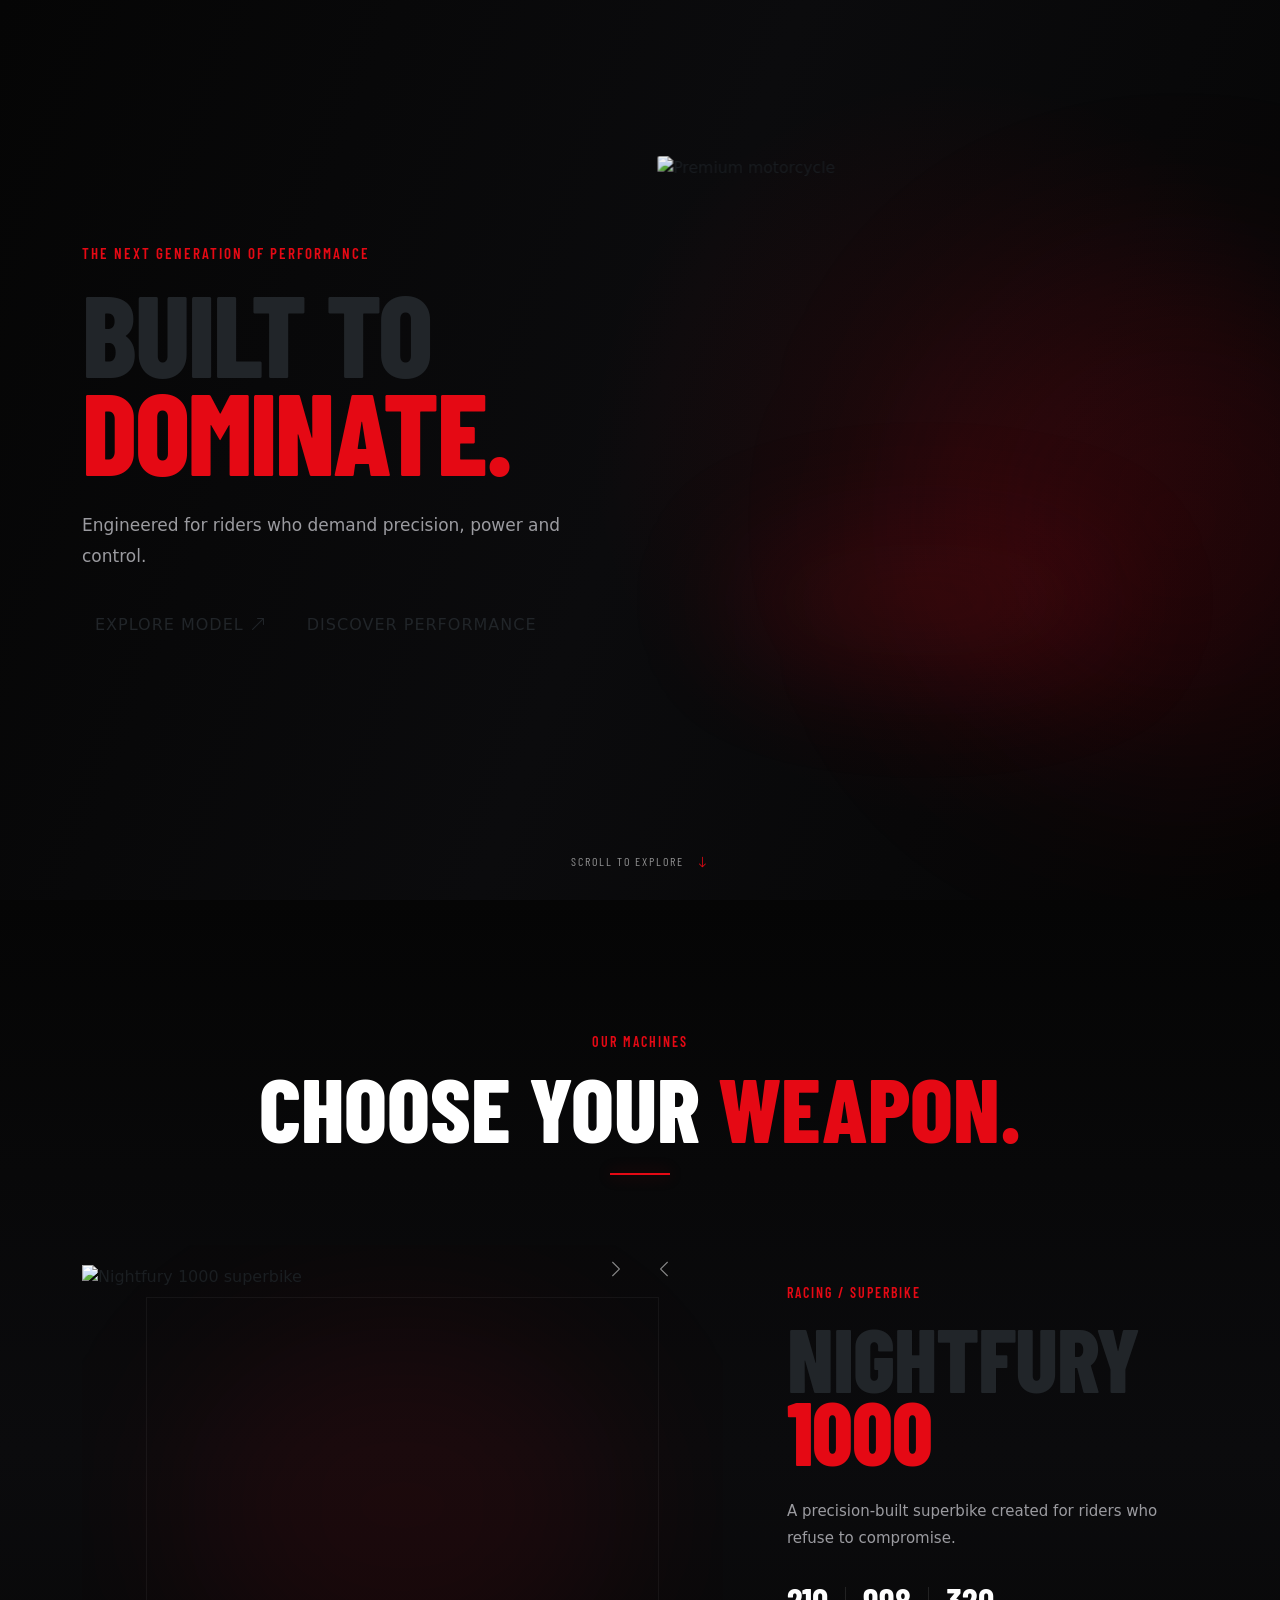
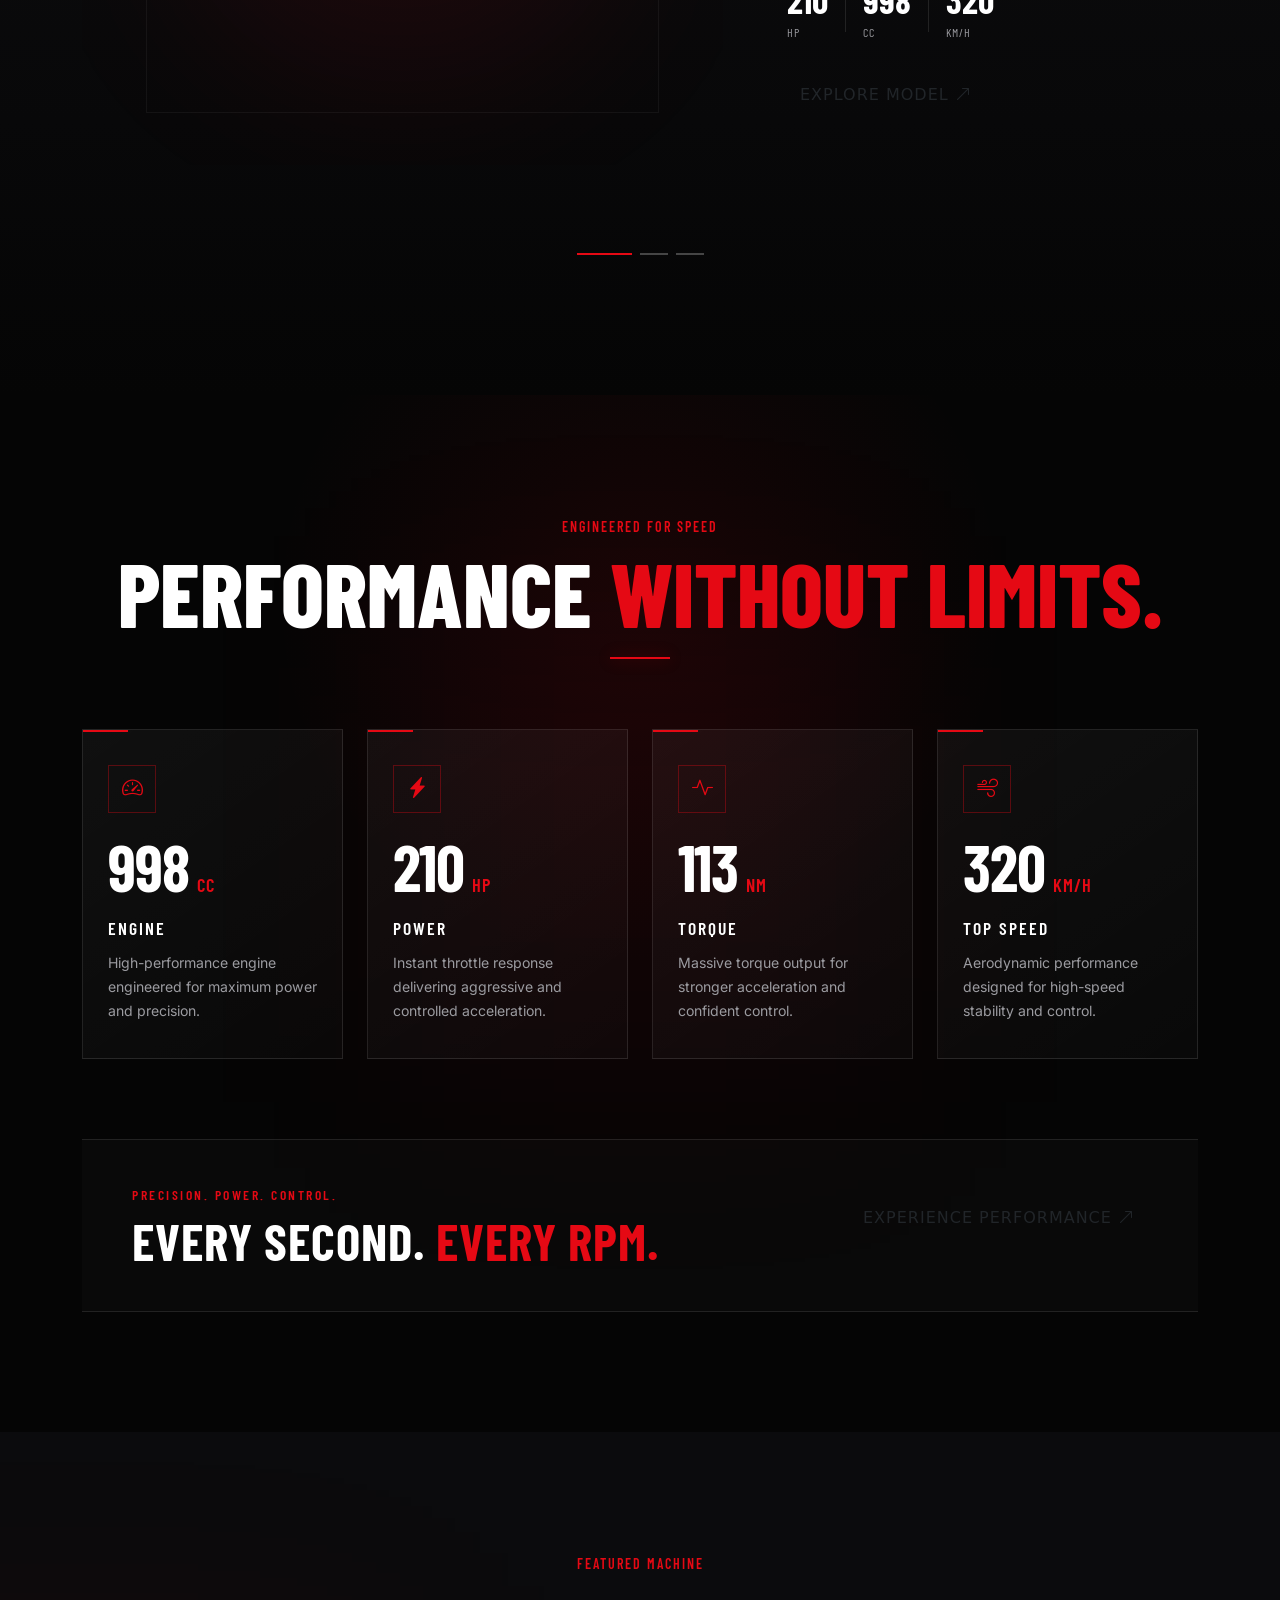
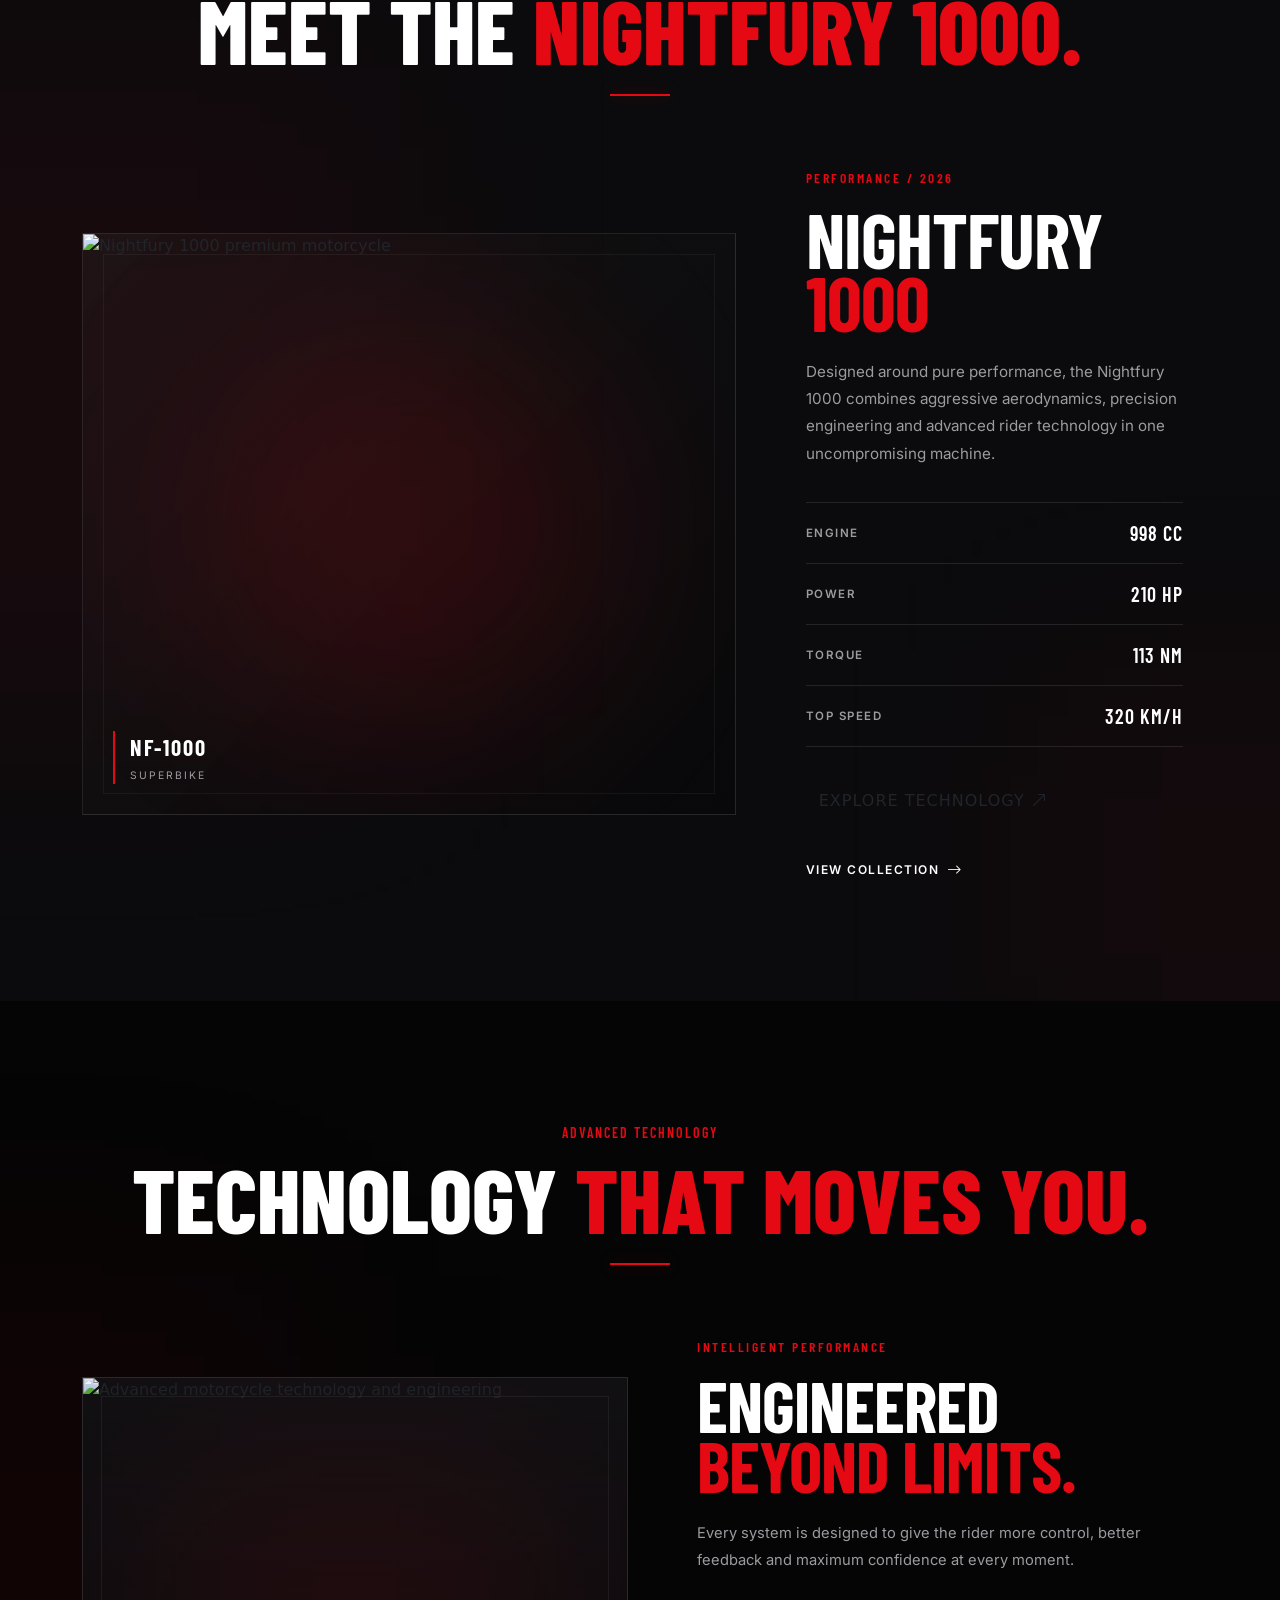
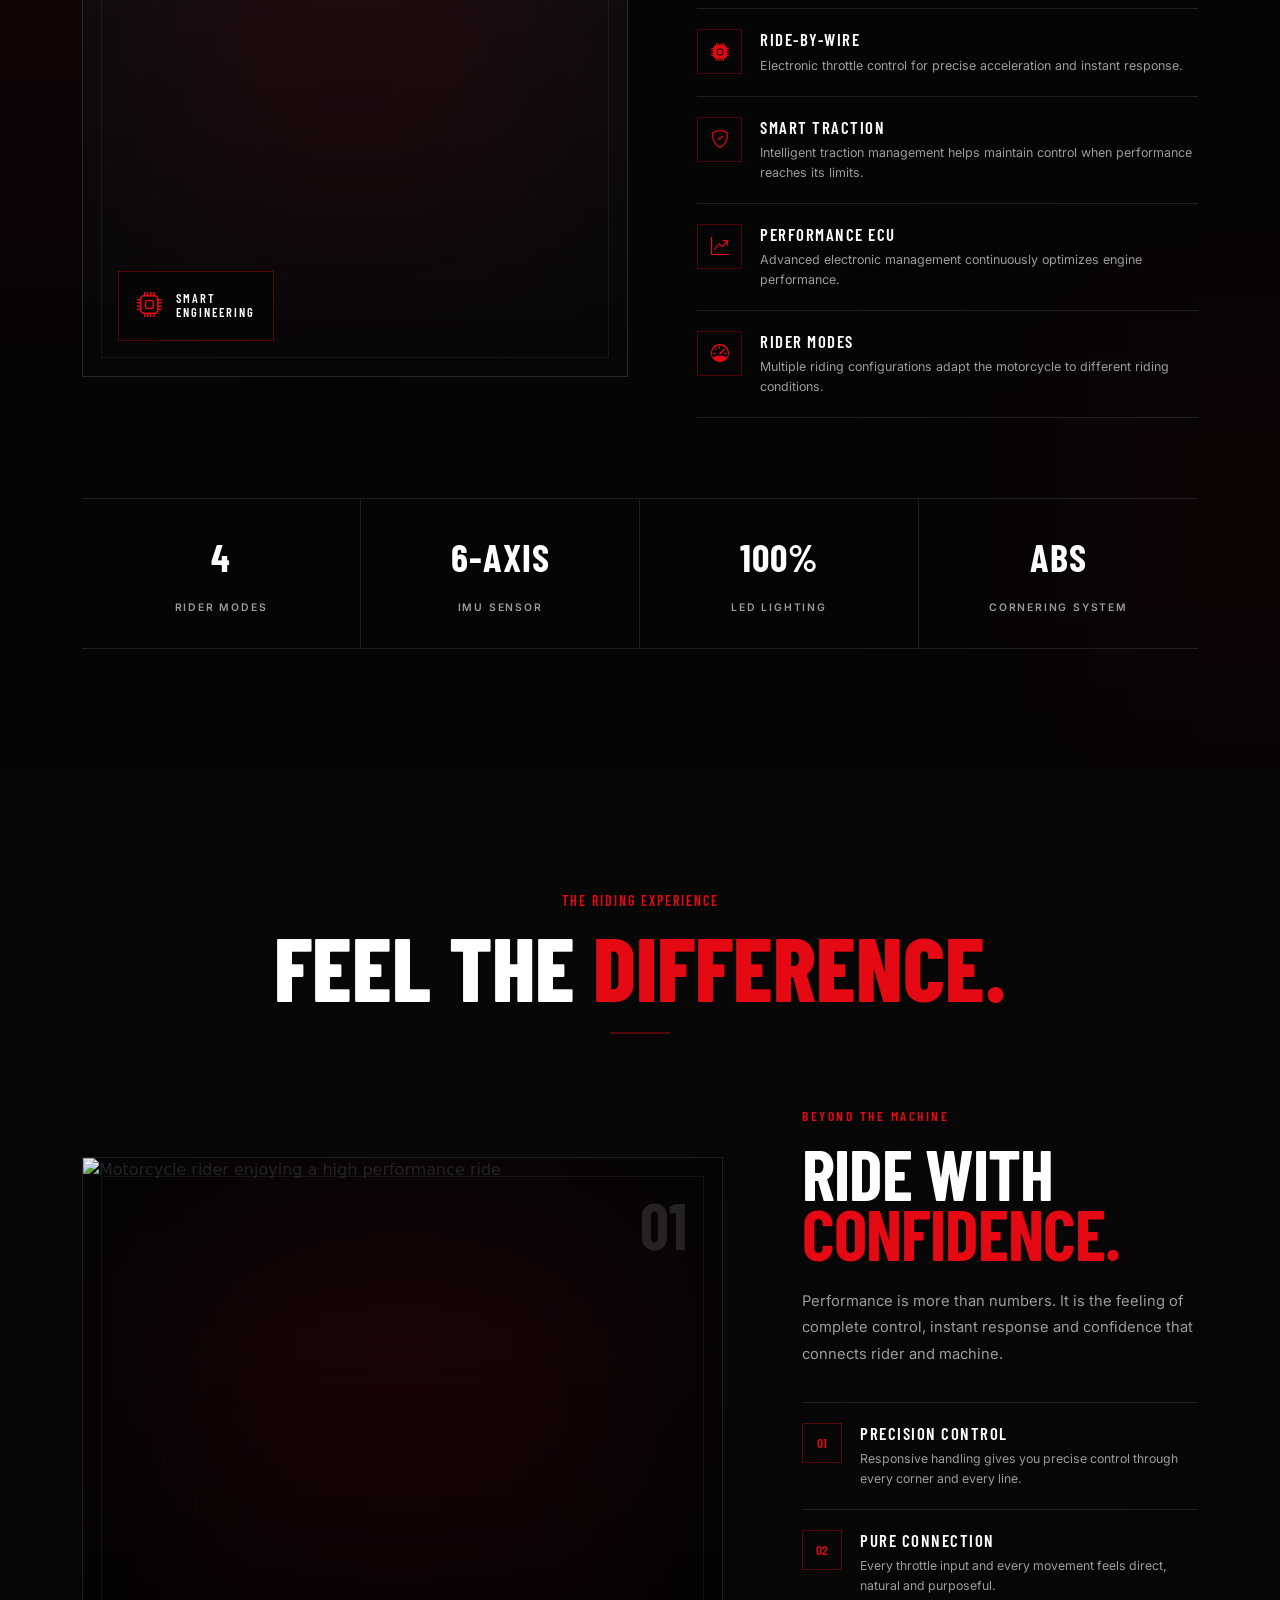
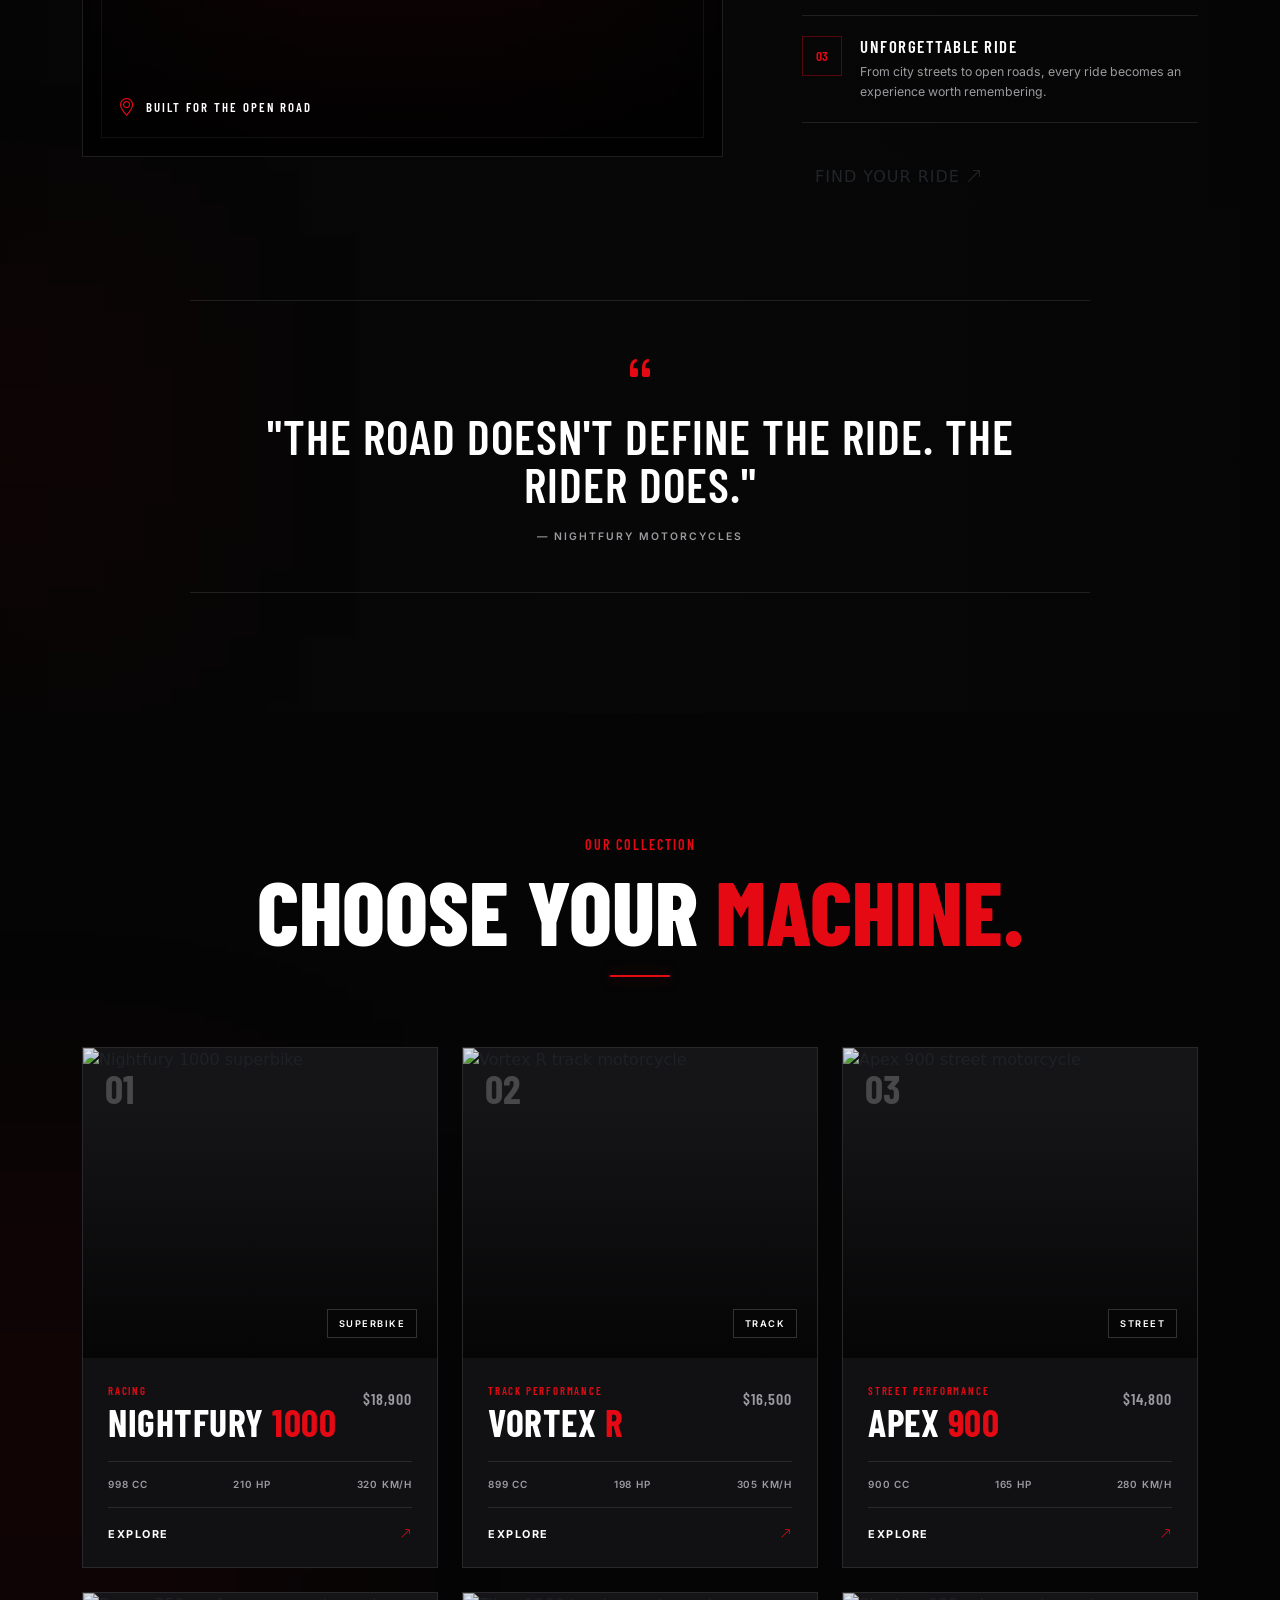
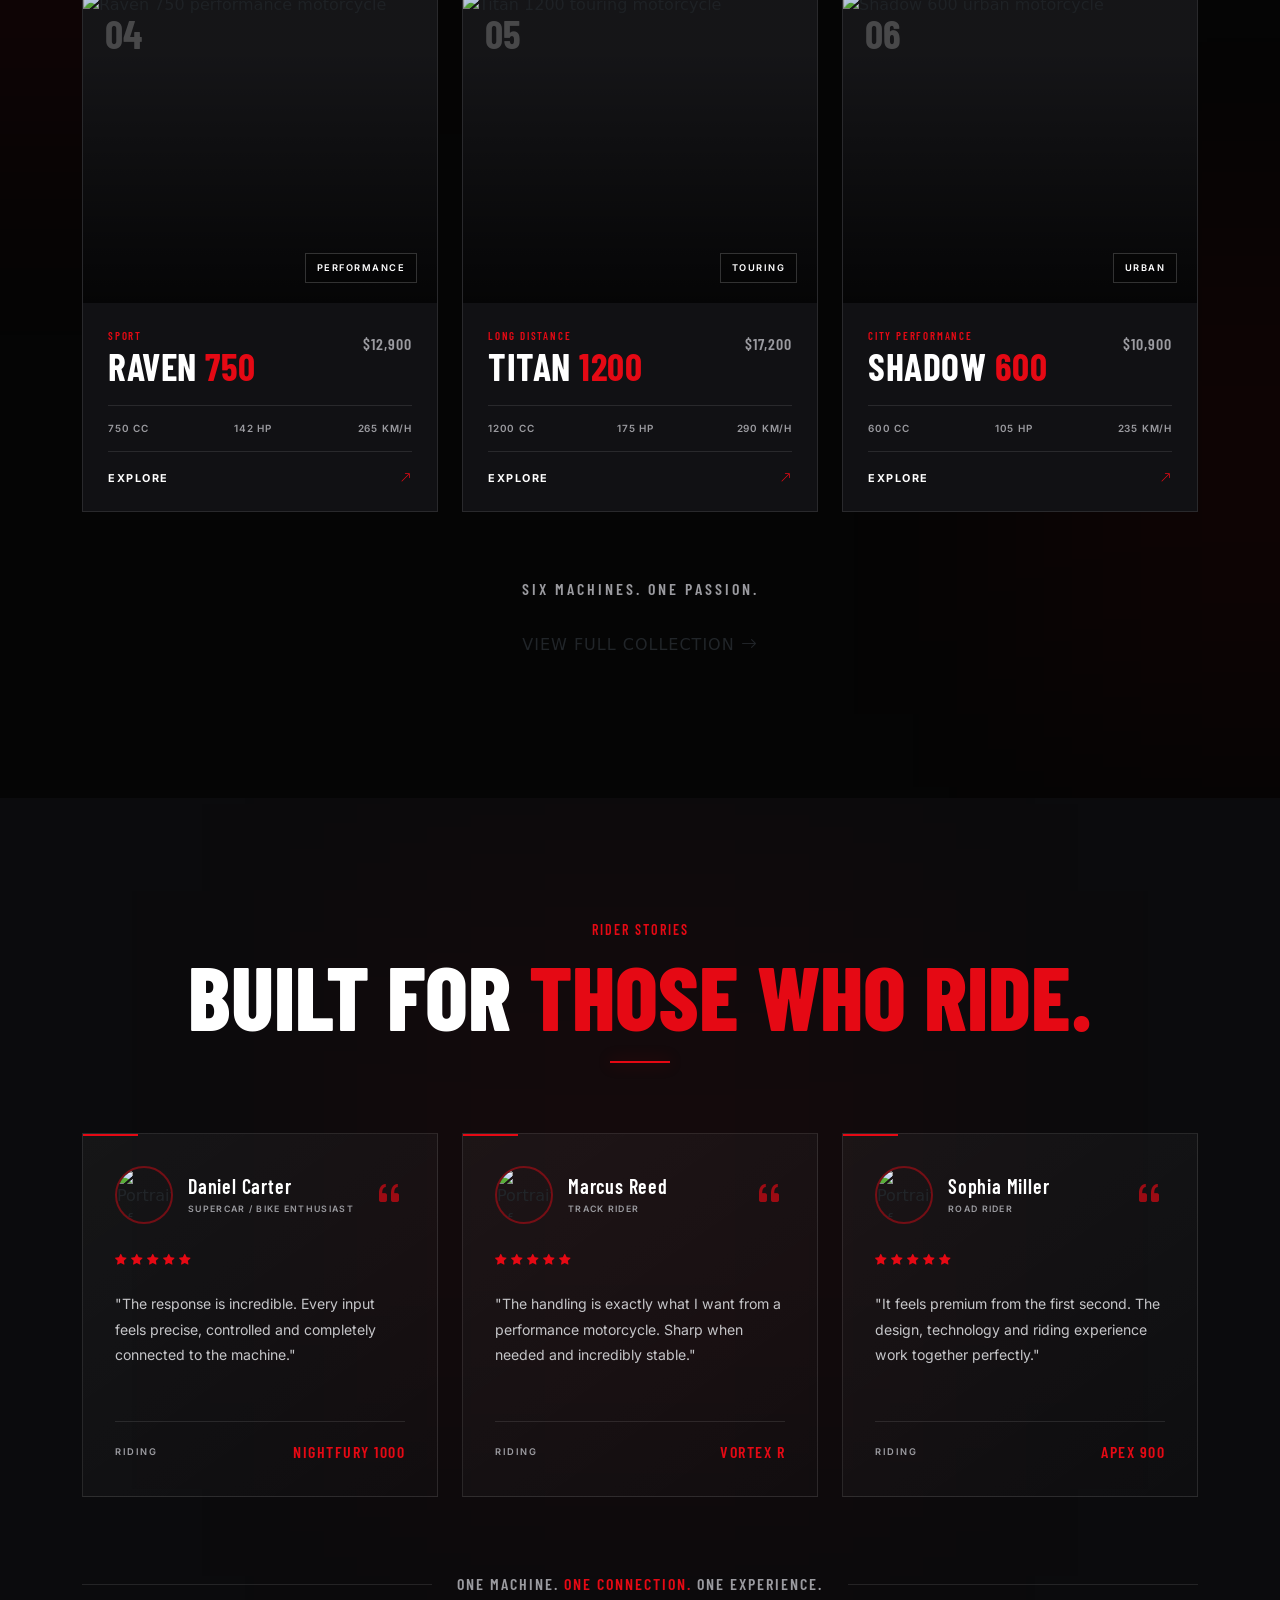
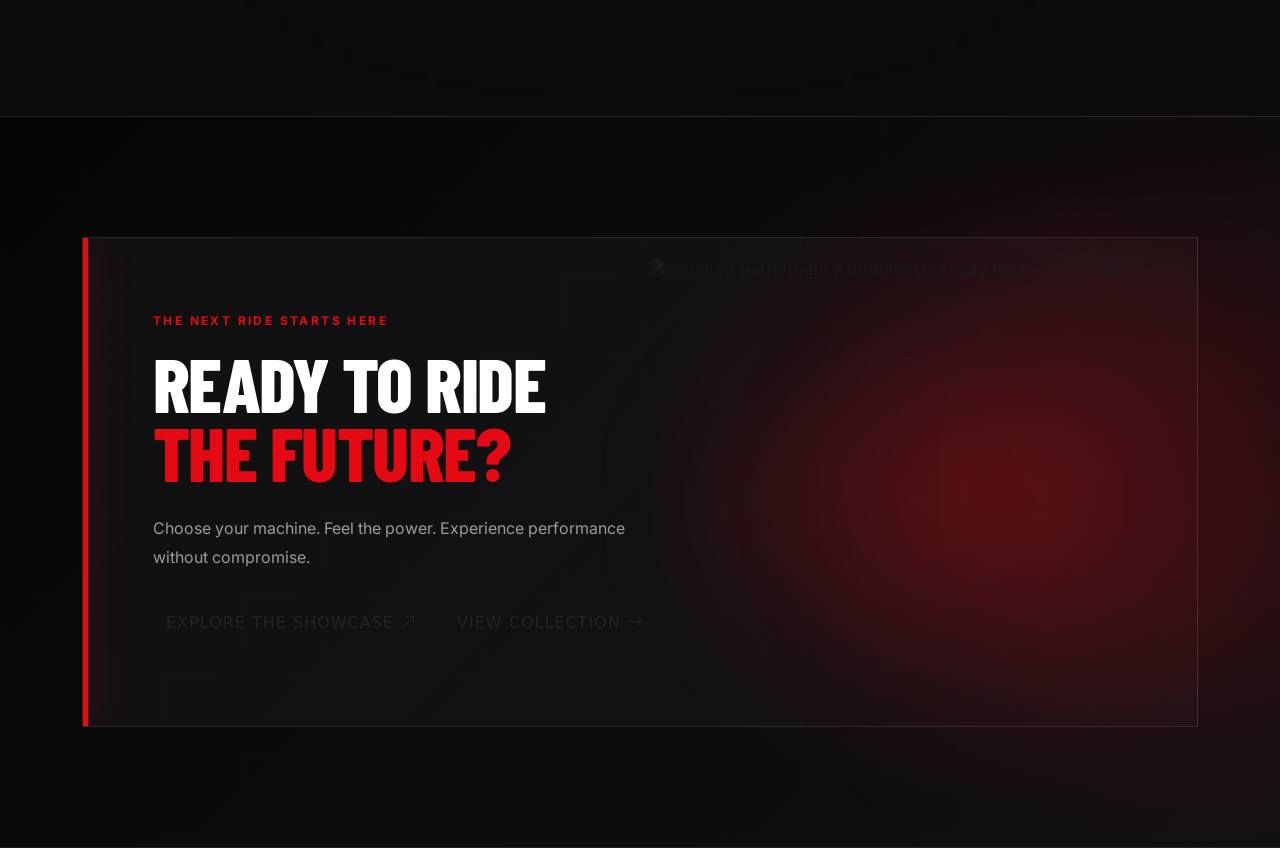
==== commit e937224c: "Add powerful CTA section" ====
--- a/index.html
+++ b/index.html
@@ -1562,6 +1562,58 @@
 
 
 
+<!-- =========================
+     09 — POWERFUL CTA
+========================= -->
+<section id="cta" class="cta-section">
+    <div class="cta-background"></div>
+    <div class="cta-red-glow"></div>
+
+    <div class="container">
+        <div class="cta-wrapper" data-reveal="scale">
+
+            <div class="cta-content">
+                <span class="cta-label" data-reveal="down">
+                    THE NEXT RIDE STARTS HERE
+                </span>
+
+                <h2 data-reveal="down">
+                    READY TO RIDE
+                    <span>THE FUTURE?</span>
+                </h2>
+
+                <p data-reveal="up">
+                    Choose your machine. Feel the power. Experience
+                    performance without compromise.
+                </p>
+
+                <div class="cta-actions" data-reveal="up">
+                    <a href="#showcase" class="btn premium-btn primary-btn">
+                        EXPLORE THE SHOWCASE
+                        <i class="bi bi-arrow-up-right"></i>
+                    </a>
+
+                    <a href="#collection" class="btn premium-btn outline-btn">
+                        VIEW COLLECTION
+                        <i class="bi bi-arrow-right"></i>
+                    </a>
+                </div>
+            </div>
+
+            <div class="cta-machine">
+                <div class="cta-machine-glow"></div>
+
+                <img
+                    src="https://images.unsplash.com/photo-1558980664-10ea7b4f2d3f?auto=format&fit=crop&w=1800&q=90"
+                    alt="Premium performance motorcycle ready for the next ride"
+                    class="cta-bike"
+                >
+            </div>
+
+        </div>
+    </div>
+</section>
+
 
     </main>
 
--- a/style.css
+++ b/style.css
@@ -3214,3 +3214,386 @@
 
 
 
+/* =========================
+   09 — POWERFUL CTA
+========================= */
+
+.cta-section {
+    position: relative;
+    min-height: 620px;
+    padding: 120px 0;
+    background:
+        radial-gradient(
+            circle at 75% 50%,
+            rgba(229, 9, 20, 0.14),
+            transparent 32%
+        ),
+        linear-gradient(
+            135deg,
+            #050505 0%,
+            #0b0b0d 50%,
+            #111114 100%
+        );
+    overflow: hidden;
+    border-top: 1px solid var(--border);
+    border-bottom: 1px solid var(--border);
+}
+
+/* Background texture */
+
+.cta-background {
+    position: absolute;
+    inset: 0;
+    background:
+        linear-gradient(
+            90deg,
+            rgba(255, 255, 255, 0.025) 1px,
+            transparent 1px
+        ),
+        linear-gradient(
+            rgba(255, 255, 255, 0.025) 1px,
+            transparent 1px
+        );
+    background-size: 80px 80px;
+    opacity: 0.25;
+    pointer-events: none;
+}
+
+/* Red atmospheric glow */
+
+.cta-red-glow {
+    position: absolute;
+    width: 500px;
+    height: 500px;
+    right: -150px;
+    top: 50%;
+    transform: translateY(-50%);
+    background: rgba(229, 9, 20, 0.16);
+    filter: blur(100px);
+    border-radius: 50%;
+    pointer-events: none;
+}
+
+/* Main CTA wrapper */
+
+.cta-wrapper {
+    position: relative;
+    min-height: 380px;
+    display: flex;
+    align-items: center;
+    justify-content: space-between;
+    padding: 70px 70px;
+    background:
+        linear-gradient(
+            135deg,
+            rgba(255, 255, 255, 0.045),
+            rgba(255, 255, 255, 0.015)
+        );
+    border: 1px solid rgba(255, 255, 255, 0.1);
+    overflow: hidden;
+}
+
+/* Left red accent */
+
+.cta-wrapper::before {
+    content: "";
+    position: absolute;
+    left: 0;
+    top: 0;
+    width: 5px;
+    height: 100%;
+    background: var(--red);
+    box-shadow: 0 0 35px rgba(229, 9, 20, 0.65);
+}
+
+/* Content */
+
+.cta-content {
+    position: relative;
+    z-index: 3;
+    width: 55%;
+}
+
+.cta-label {
+    display: inline-block;
+    margin-bottom: 18px;
+    color: var(--red);
+    font-family: "Inter", sans-serif;
+    font-size: 0.75rem;
+    font-weight: 700;
+    letter-spacing: 0.2em;
+}
+
+.cta-content h2 {
+    margin: 0;
+    max-width: 700px;
+    color: var(--white);
+    font-family: "Barlow Condensed", sans-serif;
+    font-size: clamp(3.2rem, 6vw, 6.5rem);
+    font-weight: 800;
+    line-height: 0.9;
+    letter-spacing: -0.02em;
+    text-transform: uppercase;
+}
+
+.cta-content h2 span {
+    display: block;
+    color: var(--red);
+}
+
+.cta-content p {
+    max-width: 520px;
+    margin: 28px 0 32px;
+    color: var(--gray);
+    font-family: "Inter", sans-serif;
+    font-size: 1rem;
+    line-height: 1.8;
+}
+
+/* Buttons */
+
+.cta-actions {
+    display: flex;
+    flex-wrap: wrap;
+    gap: 14px;
+}
+
+/* Motorcycle */
+
+.cta-machine {
+    position: absolute;
+    right: -30px;
+    bottom: -20px;
+    width: 52%;
+    height: 100%;
+    display: flex;
+    align-items: center;
+    justify-content: center;
+    pointer-events: none;
+}
+
+.cta-machine-glow {
+    position: absolute;
+    width: 420px;
+    height: 220px;
+    background: rgba(229, 9, 20, 0.15);
+    filter: blur(75px);
+    border-radius: 50%;
+}
+
+.cta-bike {
+    position: relative;
+    z-index: 2;
+    width: 100%;
+    max-width: 750px;
+    height: 100%;
+    object-fit: cover;
+    object-position: center;
+    opacity: 0.85;
+    mix-blend-mode: screen;
+    filter:
+        contrast(1.1)
+        saturate(0.8)
+        brightness(0.72);
+    -webkit-mask-image: linear-gradient(
+        to right,
+        transparent 0%,
+        black 28%,
+        black 100%
+    );
+    mask-image: linear-gradient(
+        to right,
+        transparent 0%,
+        black 28%,
+        black 100%
+    );
+    transition:
+        transform 0.6s ease,
+        opacity 0.6s ease;
+}
+
+.cta-wrapper:hover .cta-bike {
+    transform: scale(1.02);
+    opacity: 0.95;
+}
+
+/* =========================
+   CTA RESPONSIVE
+========================= */
+
+@media (max-width: 1199.98px) {
+
+    .cta-section {
+        padding: 100px 0;
+    }
+
+    .cta-wrapper {
+        padding: 60px 50px;
+    }
+
+    .cta-content {
+        width: 62%;
+    }
+
+    .cta-machine {
+        width: 48%;
+        right: -80px;
+    }
+
+    .cta-bike {
+        opacity: 0.65;
+    }
+}
+
+@media (max-width: 991.98px) {
+
+    .cta-section {
+        min-height: auto;
+        padding: 90px 0;
+    }
+
+    .cta-wrapper {
+        min-height: 600px;
+        padding: 60px 40px;
+        align-items: flex-start;
+    }
+
+    .cta-content {
+        width: 100%;
+        max-width: 650px;
+    }
+
+    .cta-content h2 {
+        font-size: clamp(3.5rem, 9vw, 5.5rem);
+    }
+
+    .cta-machine {
+        width: 80%;
+        height: 330px;
+        right: -80px;
+        bottom: -40px;
+    }
+
+    .cta-bike {
+        opacity: 0.5;
+    }
+}
+
+@media (max-width: 767.98px) {
+
+    .cta-section {
+        padding: 70px 0;
+    }
+
+    .cta-wrapper {
+        min-height: 570px;
+        padding: 50px 28px;
+    }
+
+    .cta-wrapper::before {
+        width: 4px;
+    }
+
+    .cta-content h2 {
+        font-size: clamp(3rem, 13vw, 4.5rem);
+    }
+
+    .cta-content p {
+        max-width: 100%;
+        margin: 22px 0 28px;
+        font-size: 0.9rem;
+        line-height: 1.7;
+    }
+
+    .cta-actions {
+        position: relative;
+        z-index: 5;
+        flex-direction: column;
+        align-items: flex-start;
+    }
+
+    .cta-actions .premium-btn {
+        width: auto;
+    }
+
+    .cta-machine {
+        width: 110%;
+        height: 280px;
+        right: -110px;
+        bottom: -35px;
+    }
+
+    .cta-bike {
+        opacity: 0.35;
+        -webkit-mask-image: linear-gradient(
+            to bottom,
+            transparent 0%,
+            black 35%,
+            black 100%
+        );
+        mask-image: linear-gradient(
+            to bottom,
+            transparent 0%,
+            black 35%,
+            black 100%
+        );
+    }
+
+    .cta-red-glow {
+        width: 300px;
+        height: 300px;
+        right: -120px;
+    }
+}
+
+@media (max-width: 575.98px) {
+
+    .cta-section {
+        padding: 60px 0;
+    }
+
+    .cta-wrapper {
+        min-height: 540px;
+        padding: 45px 22px;
+    }
+
+    .cta-label {
+        font-size: 0.65rem;
+        letter-spacing: 0.15em;
+    }
+
+    .cta-content h2 {
+        font-size: clamp(2.7rem, 14vw, 4rem);
+        line-height: 0.92;
+    }
+
+    .cta-content p {
+        font-size: 0.85rem;
+    }
+
+    .cta-actions .premium-btn {
+        width: 100%;
+        justify-content: center;
+    }
+
+    .cta-machine {
+        width: 125%;
+        right: -125px;
+        height: 250px;
+    }
+}
+
+/* =========================
+   REDUCED MOTION
+========================= */
+
+@media (prefers-reduced-motion: reduce) {
+
+    .cta-bike {
+        transition: none;
+    }
+
+    .cta-wrapper:hover .cta-bike {
+        transform: none;
+    }
+}
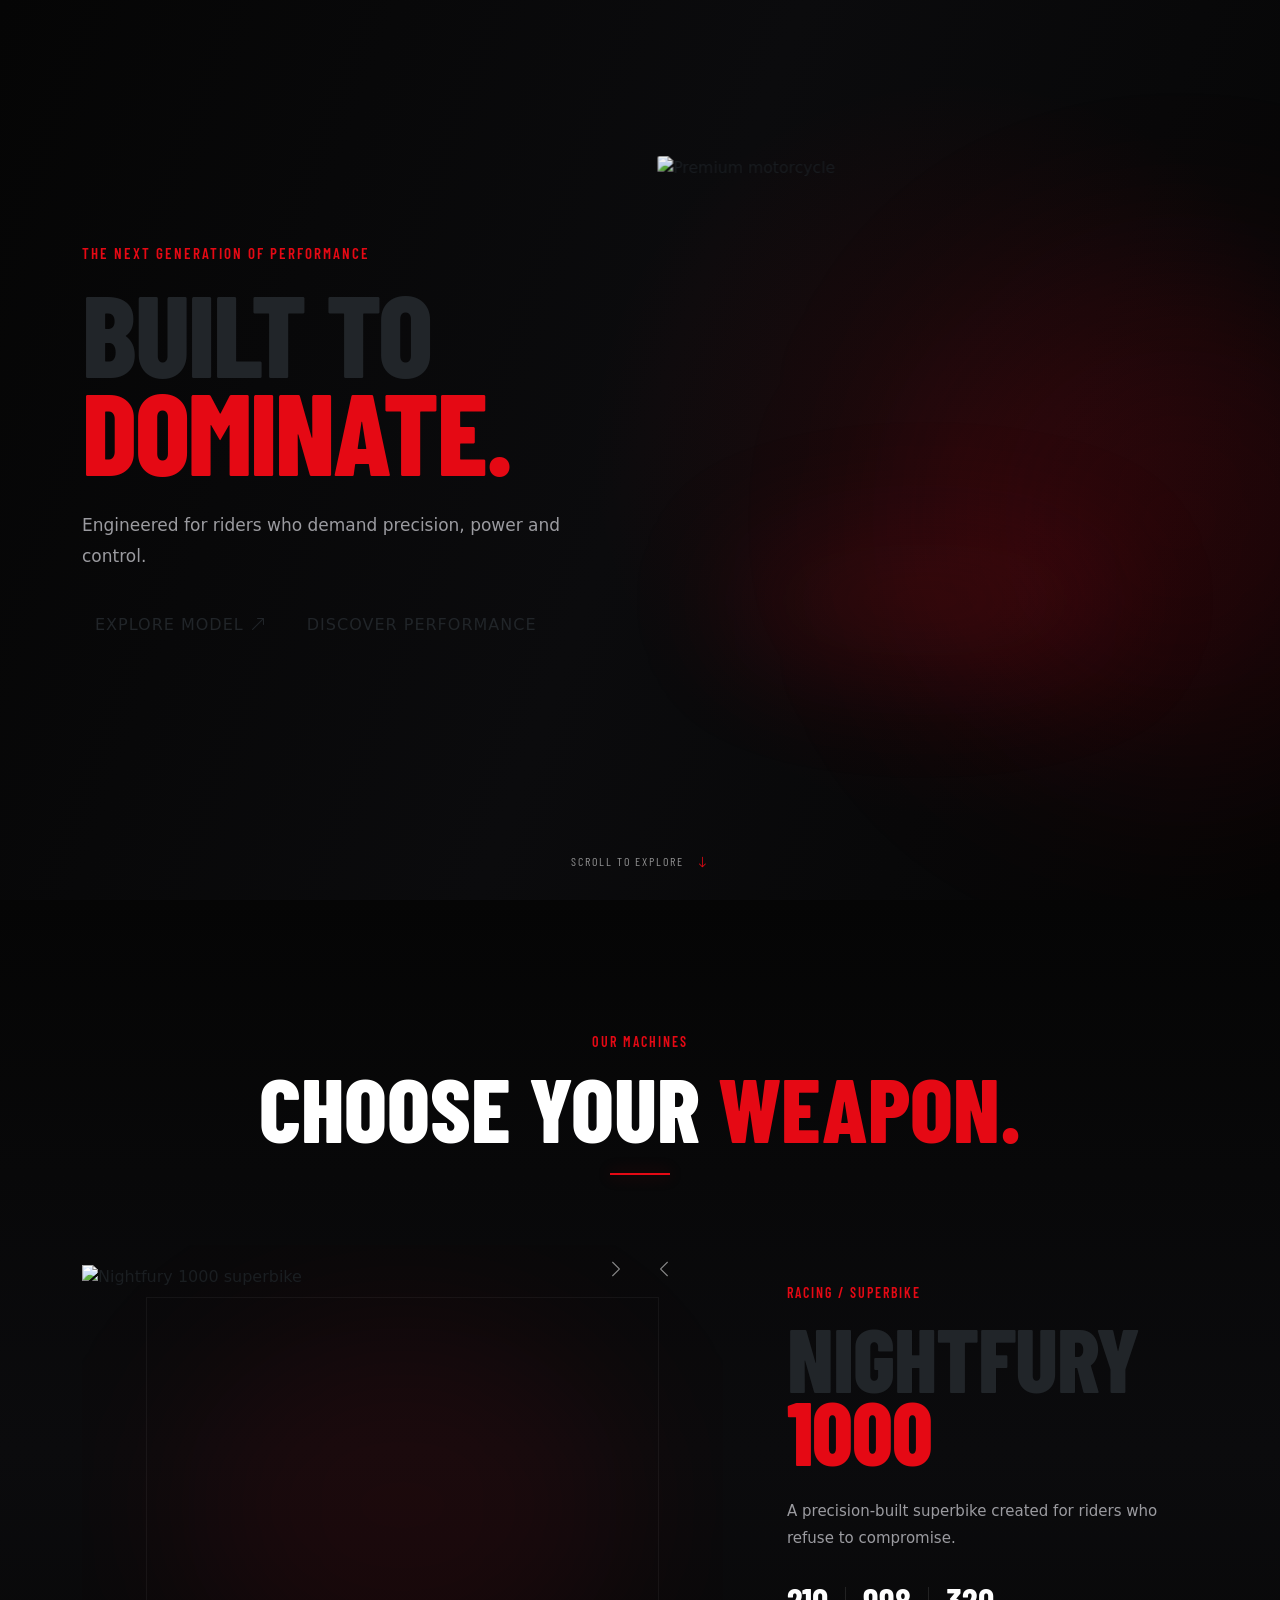
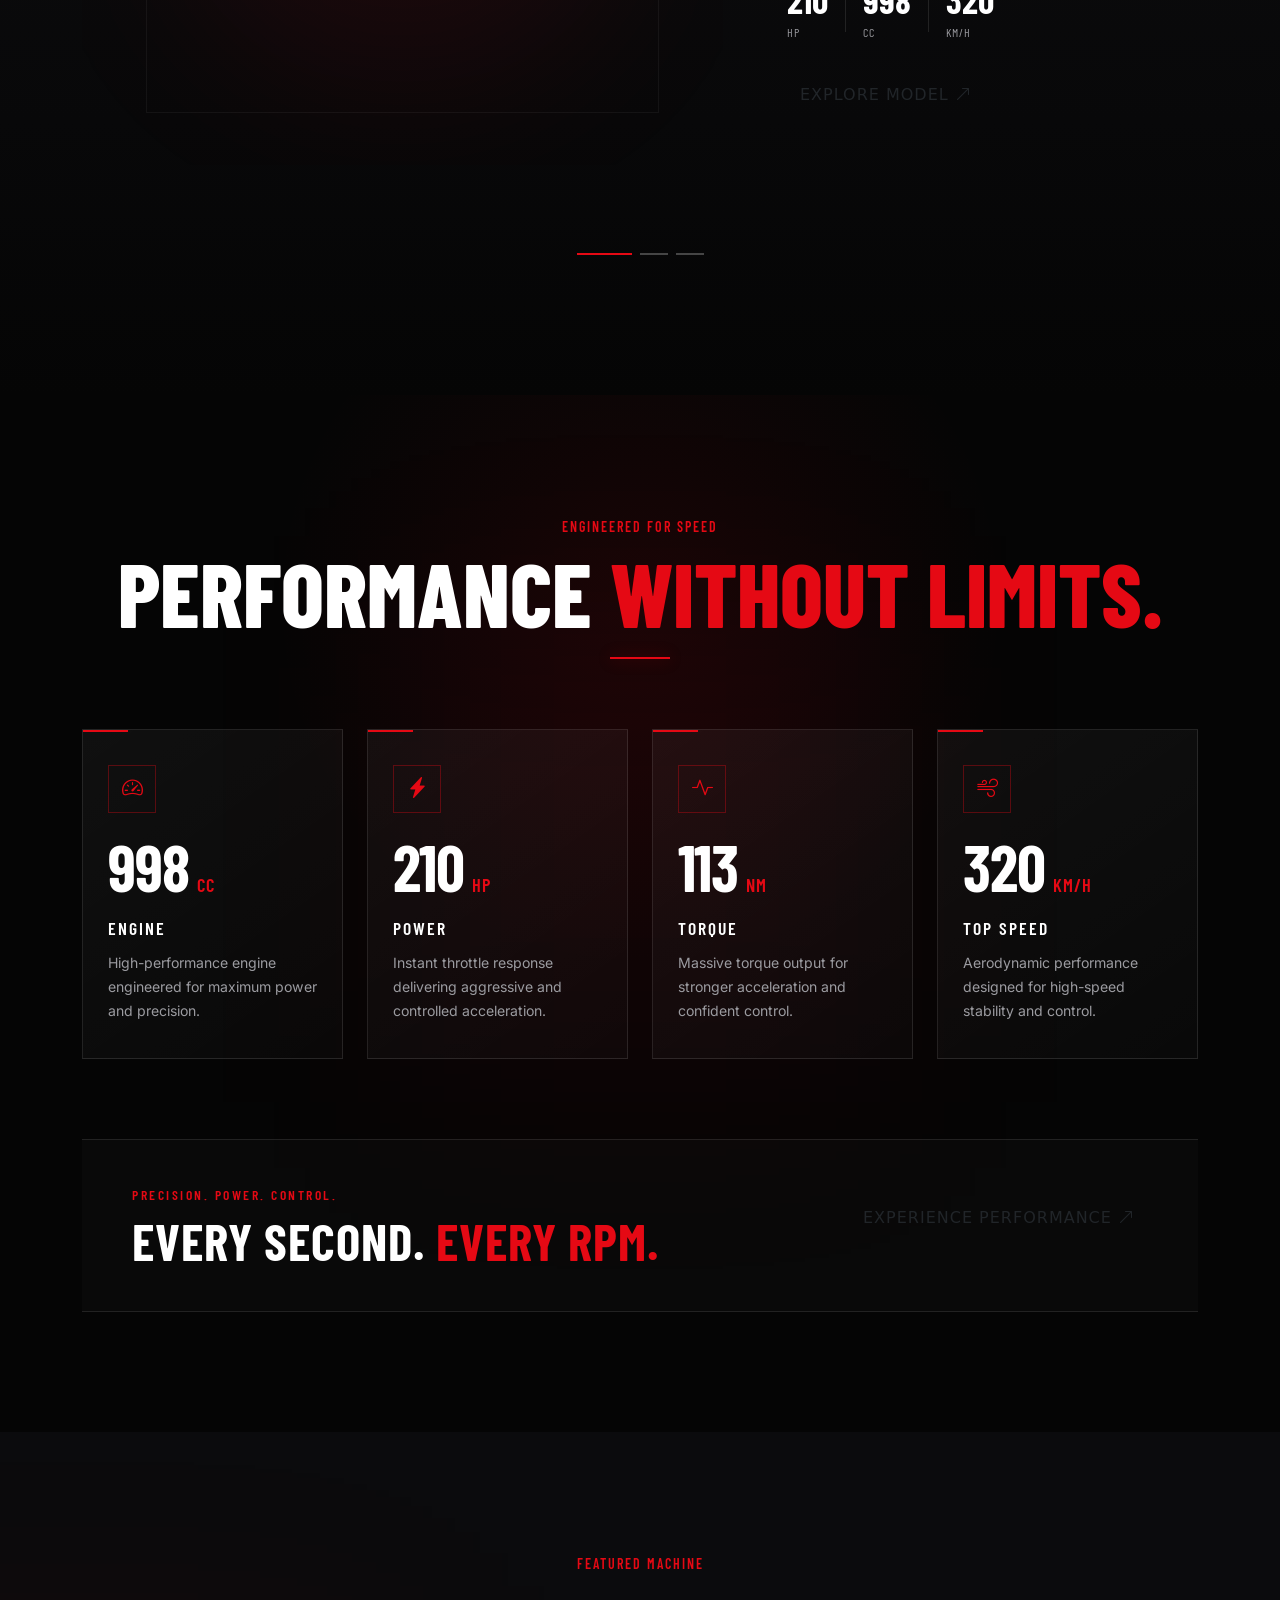
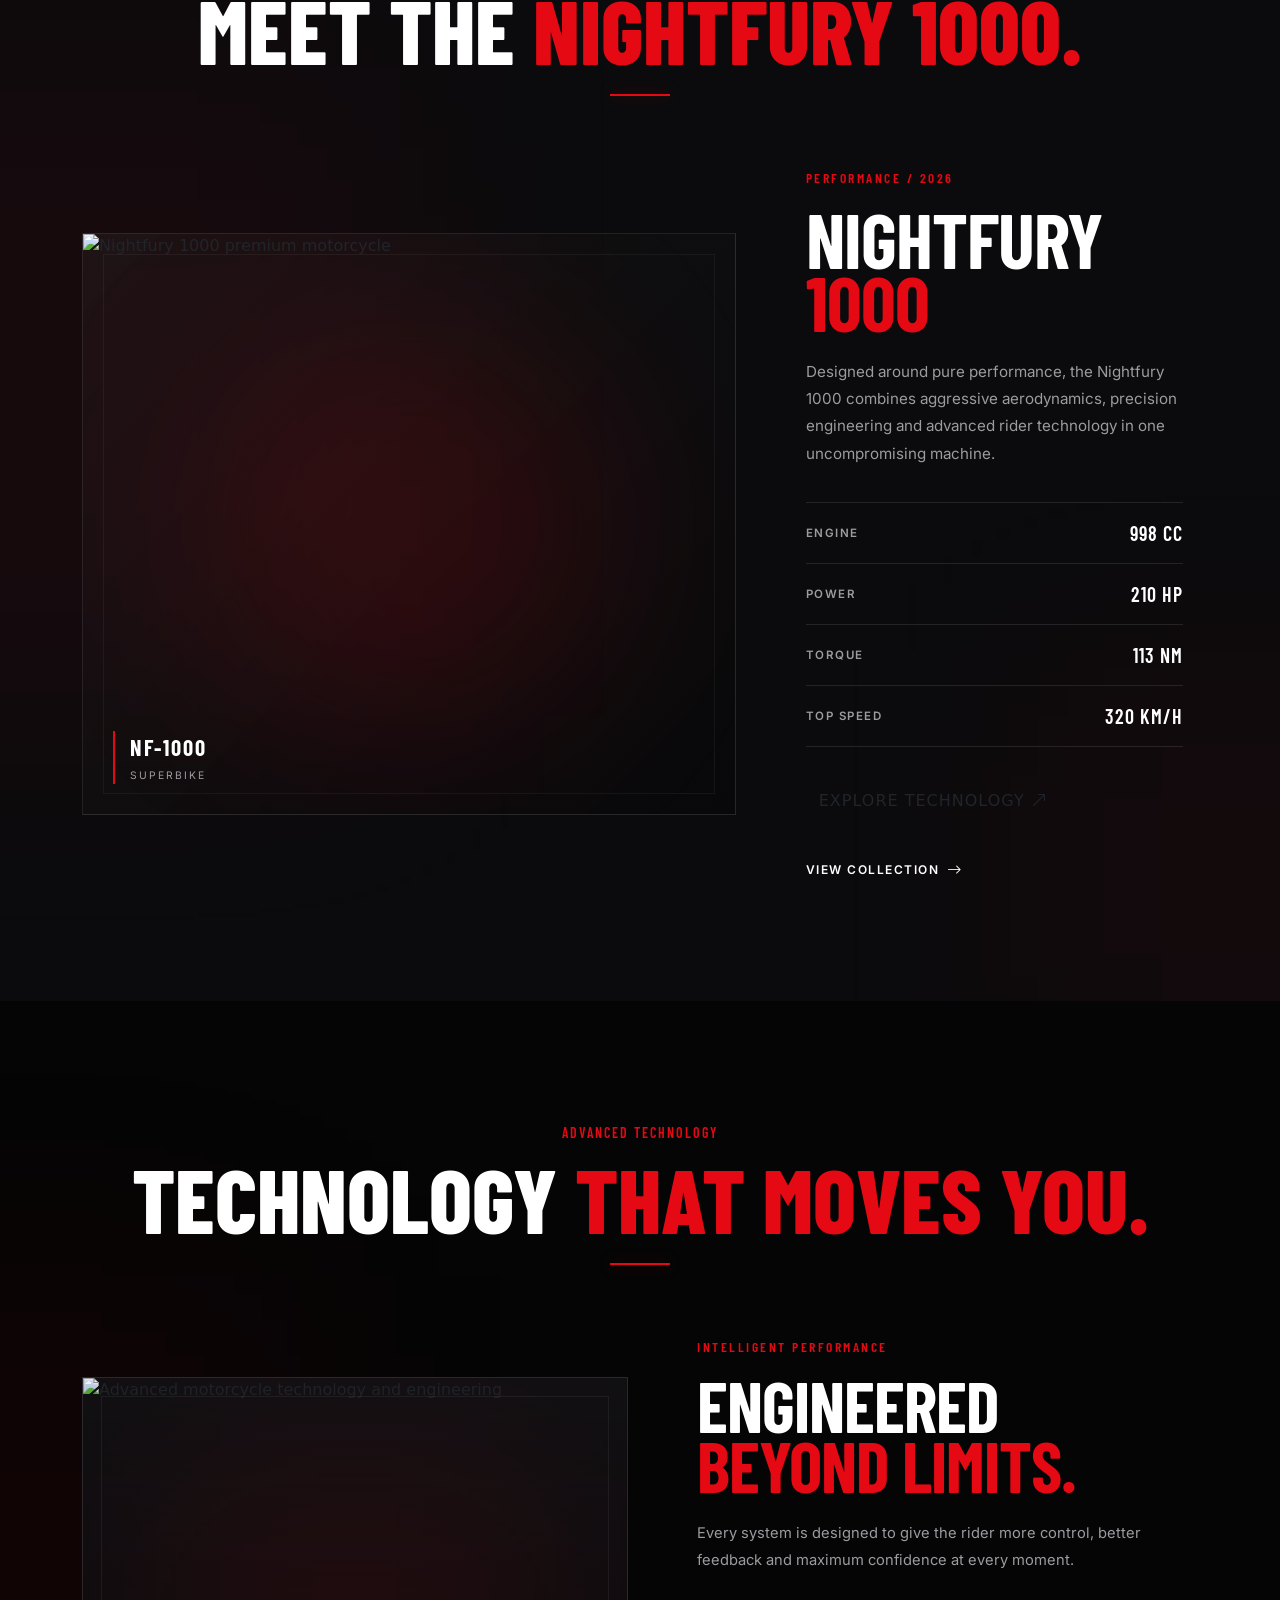
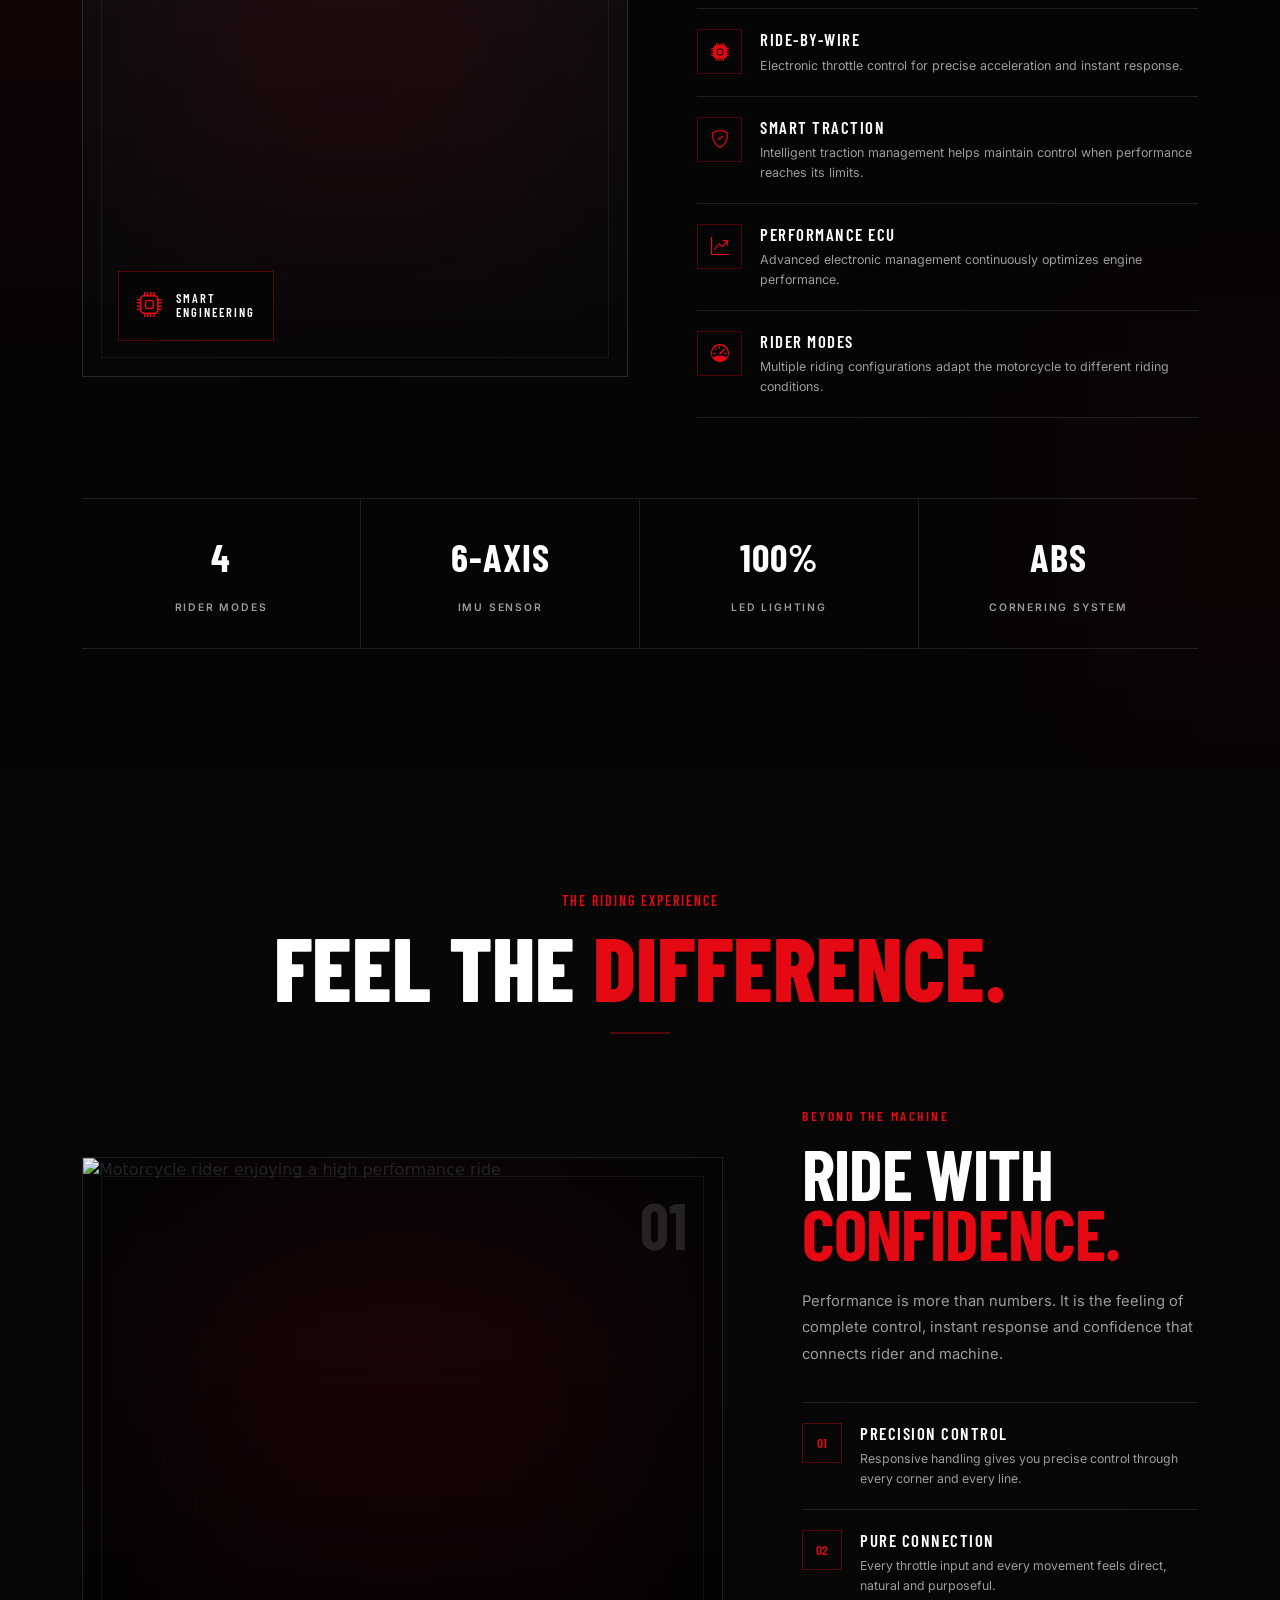
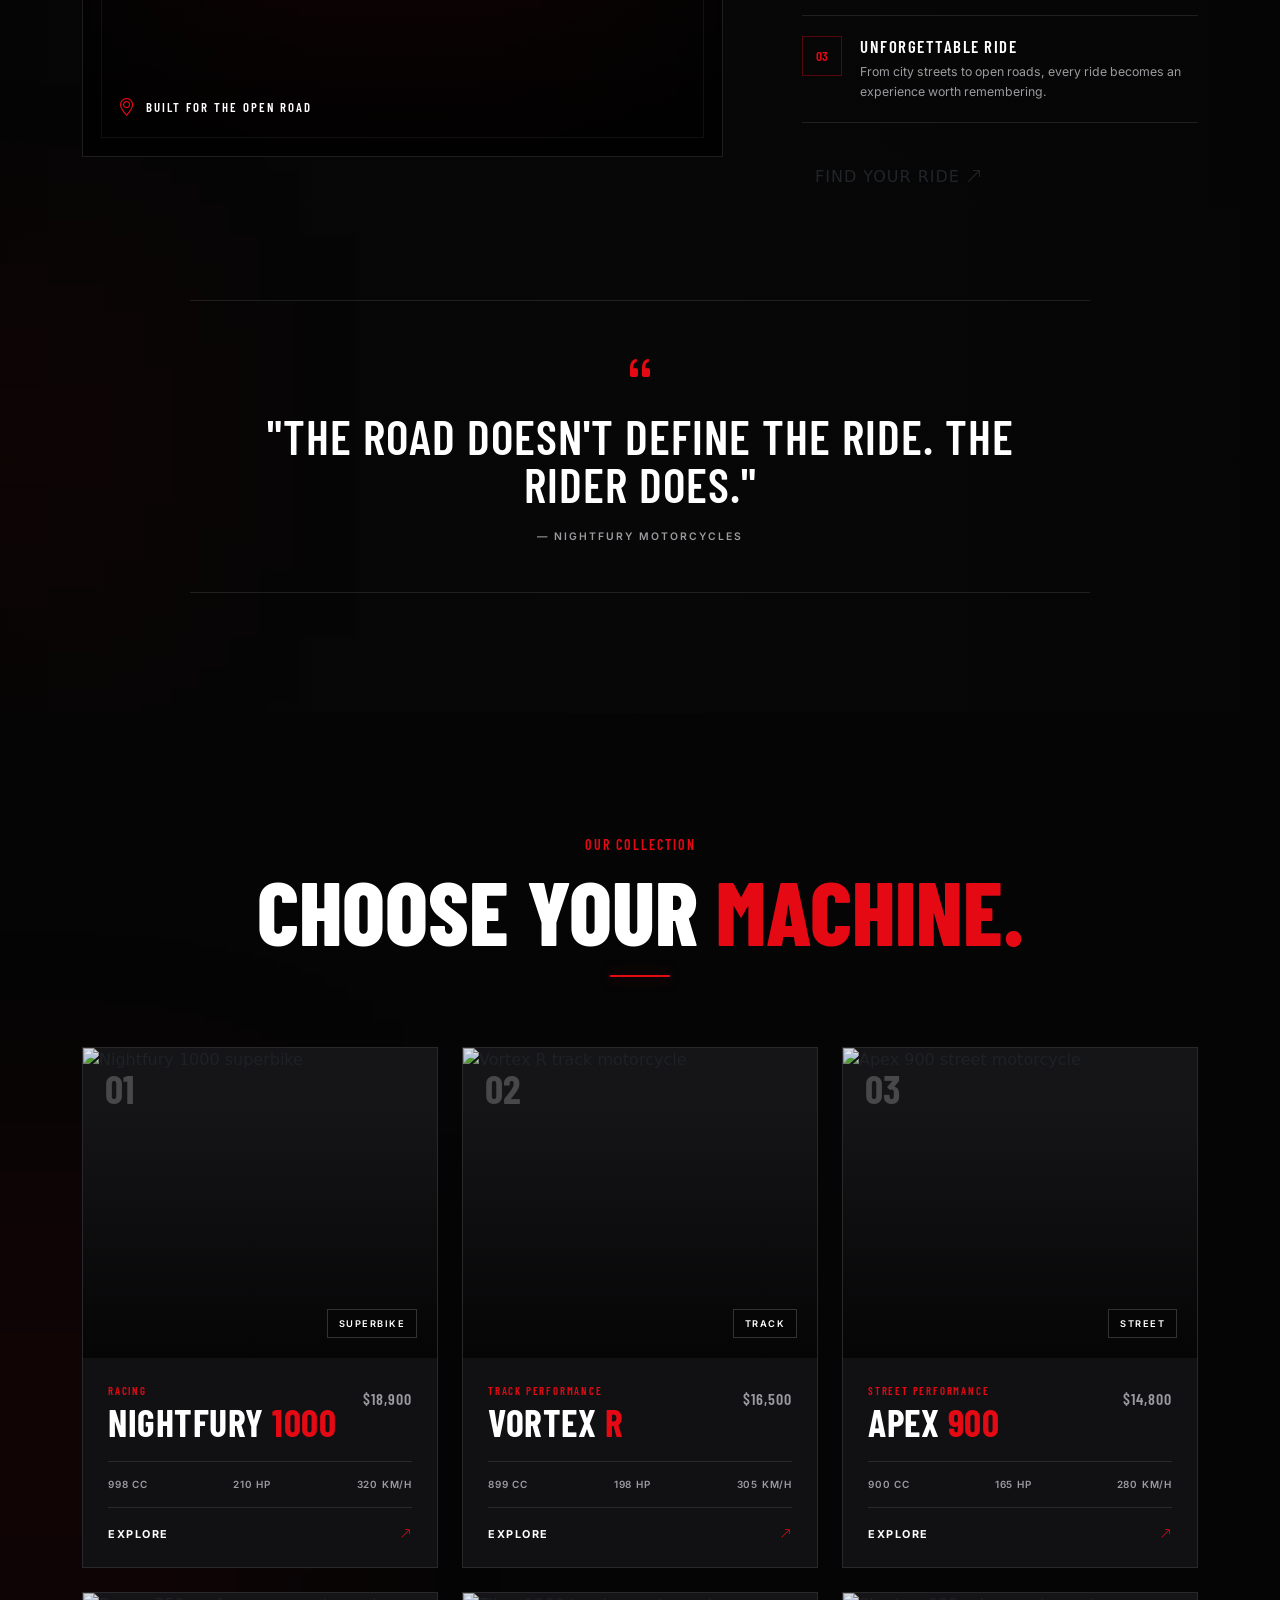
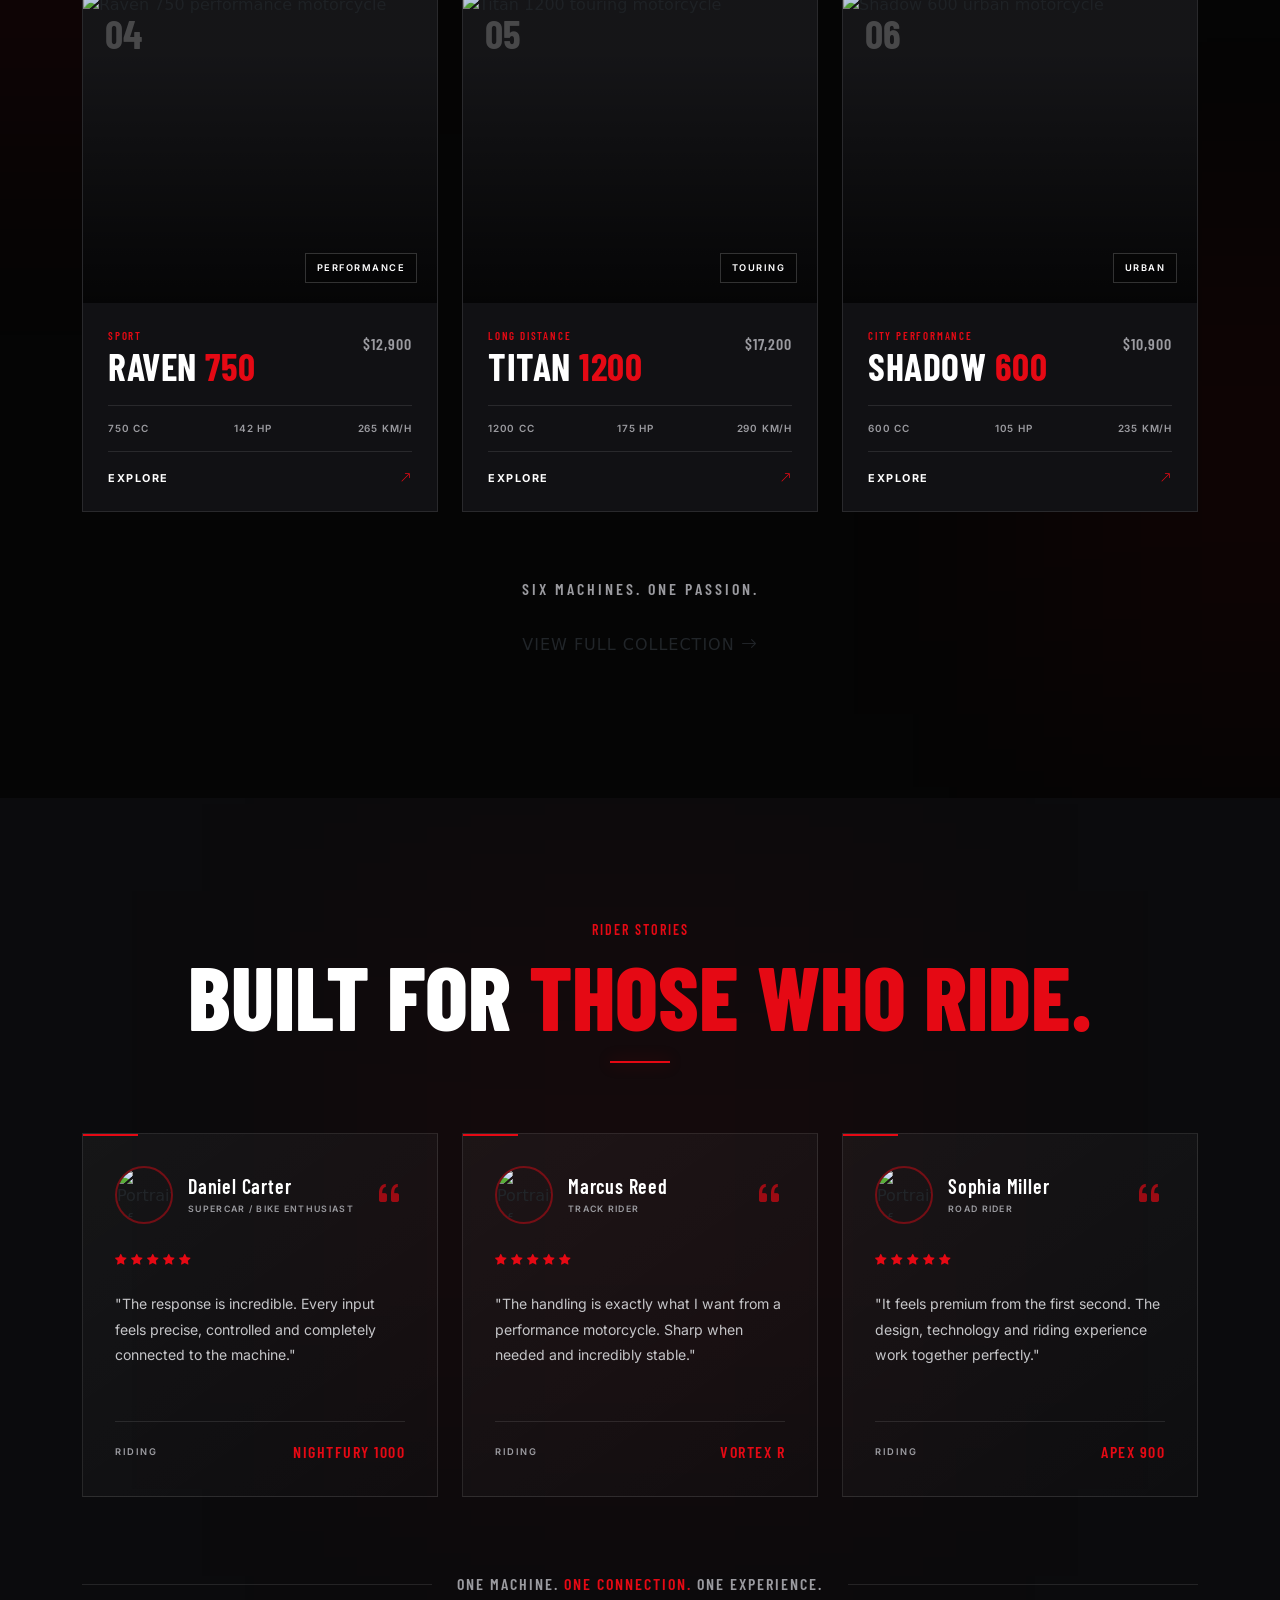
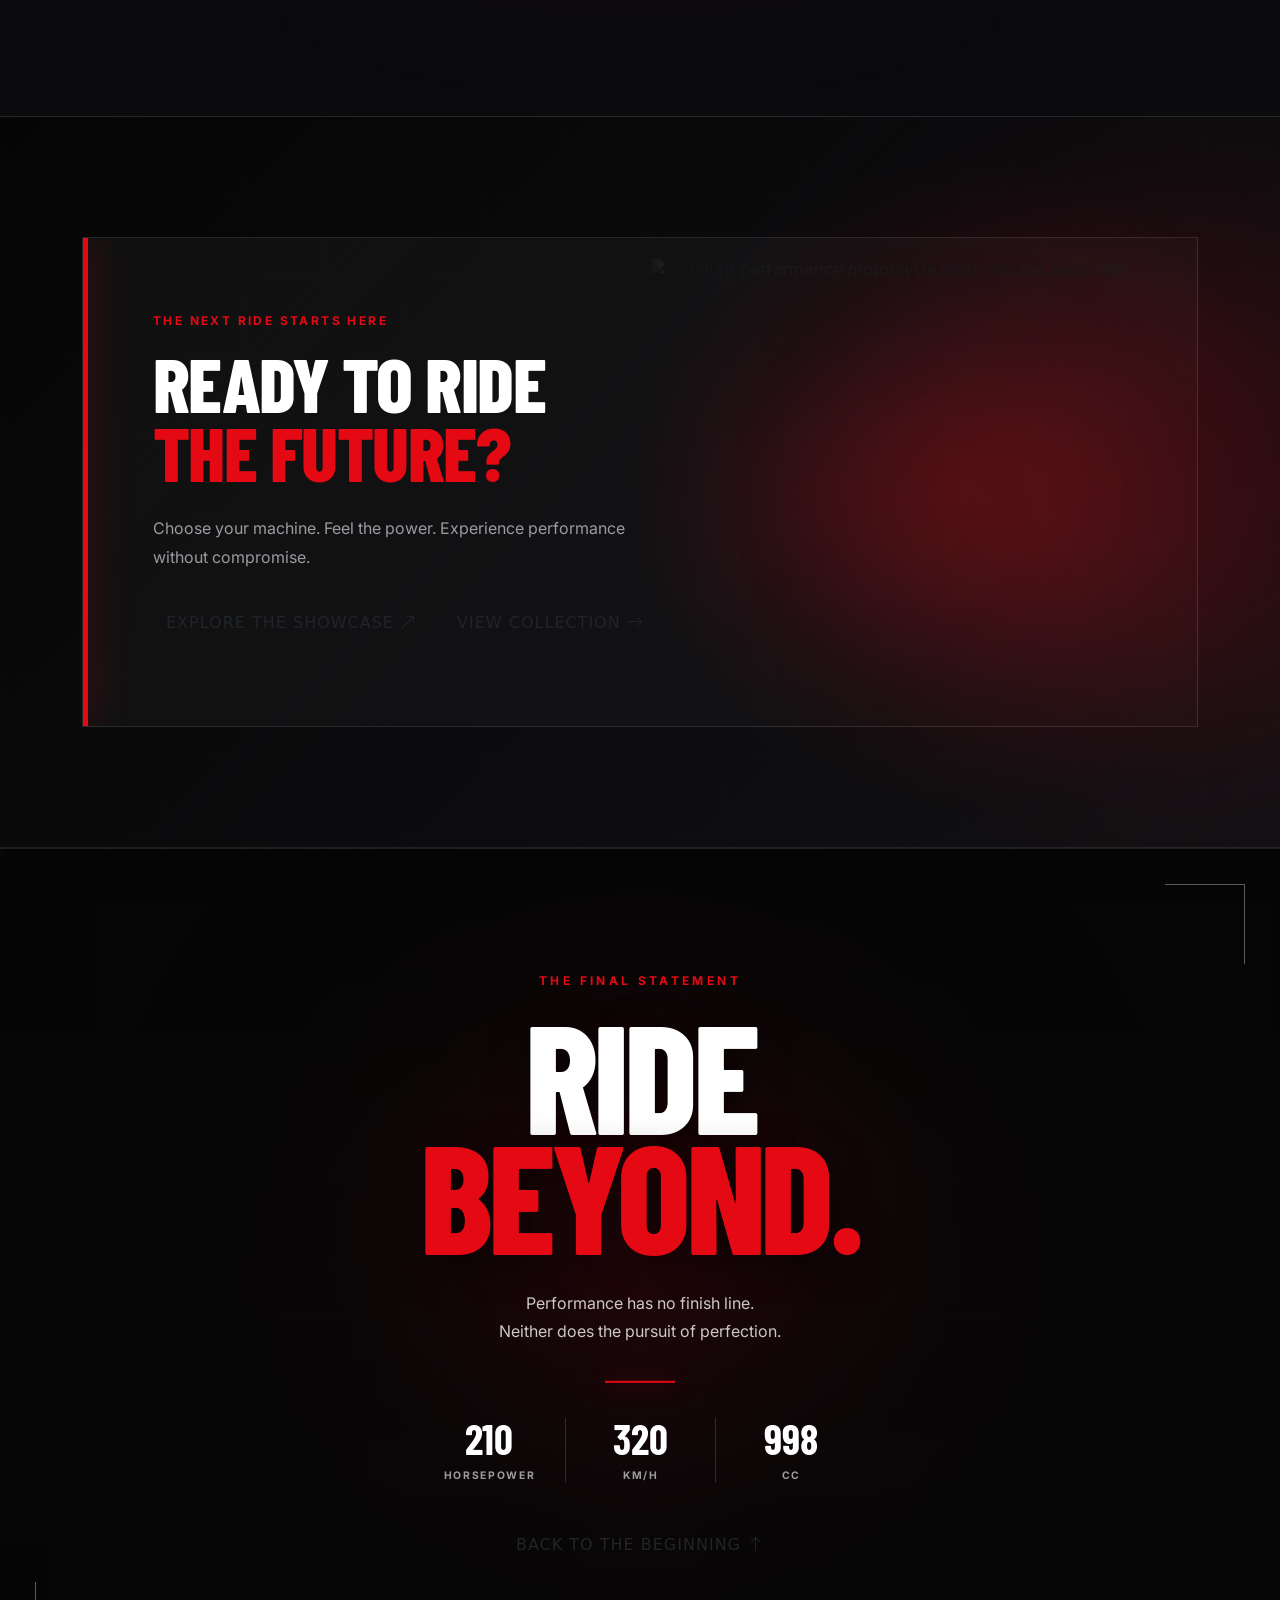
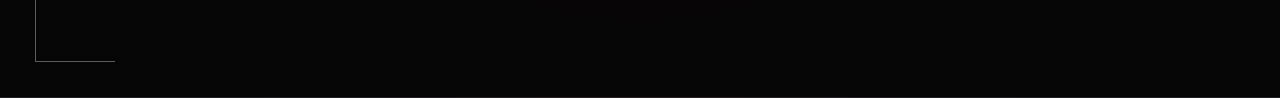
==== commit e249c0ba: "Add final motorcycle showcase" ====
--- a/index.html
+++ b/index.html
@@ -1615,6 +1615,84 @@
 </section>
 
 
+
+<!-- =========================
+     10 — FINAL SHOWCASE
+========================= -->
+<section id="showcase" class="showcase-section">
+
+    <div class="showcase-background"></div>
+    <div class="showcase-red-glow"></div>
+
+    <div class="container-fluid px-0">
+
+        <div class="showcase-image-wrapper" data-reveal="scale">
+
+            <img
+                src="https://images.unsplash.com/photo-1558980664-10ea7b4f2d3f?auto=format&fit=crop&w=2200&q=90"
+                alt="Premium motorcycle final cinematic showcase"
+                class="showcase-image"
+            >
+
+            <div class="showcase-overlay"></div>
+
+            <div class="showcase-content">
+
+                <span class="showcase-label" data-reveal="down">
+                    THE FINAL STATEMENT
+                </span>
+
+                <h2 data-reveal="down">
+                    RIDE
+                    <span>BEYOND.</span>
+                </h2>
+
+                <p data-reveal="up">
+                    Performance has no finish line.
+                    <br>
+                    Neither does the pursuit of perfection.
+                </p>
+
+                <div class="showcase-line" data-reveal="up"></div>
+
+                <div class="showcase-meta" data-reveal="up">
+                    <div class="showcase-meta-item">
+                        <strong>210</strong>
+                        <span>HORSEPOWER</span>
+                    </div>
+
+                    <div class="showcase-meta-item">
+                        <strong>320</strong>
+                        <span>KM/H</span>
+                    </div>
+
+                    <div class="showcase-meta-item">
+                        <strong>998</strong>
+                        <span>CC</span>
+                    </div>
+                </div>
+
+                <a
+                    href="#hero"
+                    class="btn premium-btn primary-btn showcase-button"
+                    data-reveal="up"
+                >
+                    BACK TO THE BEGINNING
+                    <i class="bi bi-arrow-up"></i>
+                </a>
+
+            </div>
+
+            <div class="showcase-corner showcase-corner-top"></div>
+            <div class="showcase-corner showcase-corner-bottom"></div>
+
+        </div>
+
+    </div>
+
+</section>
+
+
     </main>
 
 
--- a/style.css
+++ b/style.css
@@ -3596,4 +3596,442 @@
     .cta-wrapper:hover .cta-bike {
         transform: none;
     }
-}+}
+
+
+
+/* =========================
+   10 — FINAL SHOWCASE
+========================= */
+
+.showcase-section {
+    position: relative;
+    min-height: 850px;
+    background: var(--black);
+    overflow: hidden;
+}
+
+/* Background */
+
+.showcase-background {
+    position: absolute;
+    inset: 0;
+    background:
+        radial-gradient(
+            circle at 50% 45%,
+            rgba(229, 9, 20, 0.12),
+            transparent 38%
+        ),
+        linear-gradient(
+            180deg,
+            #050505 0%,
+            #0b0b0d 100%
+        );
+}
+
+/* Red glow */
+
+.showcase-red-glow {
+    position: absolute;
+    width: 650px;
+    height: 650px;
+    left: 50%;
+    top: 50%;
+    transform: translate(-50%, -50%);
+    background: rgba(229, 9, 20, 0.10);
+    filter: blur(130px);
+    border-radius: 50%;
+    pointer-events: none;
+}
+
+/* Main image area */
+
+.showcase-image-wrapper {
+    position: relative;
+    min-height: 850px;
+    width: 100%;
+    overflow: hidden;
+    border-top: 1px solid var(--border);
+    border-bottom: 1px solid var(--border);
+}
+
+/* Image */
+
+.showcase-image {
+    position: absolute;
+    inset: 0;
+    width: 100%;
+    height: 100%;
+    object-fit: cover;
+    object-position: center;
+    filter:
+        brightness(0.42)
+        contrast(1.15)
+        saturate(0.75);
+    transform: scale(1.02);
+    transition:
+        transform 1.2s ease,
+        filter 1.2s ease;
+}
+
+/* Image hover */
+
+.showcase-image-wrapper:hover .showcase-image {
+    transform: scale(1.04);
+    filter:
+        brightness(0.48)
+        contrast(1.15)
+        saturate(0.85);
+}
+
+/* Cinematic overlays */
+
+.showcase-overlay {
+    position: absolute;
+    inset: 0;
+    background:
+        linear-gradient(
+            180deg,
+            rgba(5, 5, 5, 0.82) 0%,
+            rgba(5, 5, 5, 0.20) 35%,
+            rgba(5, 5, 5, 0.35) 55%,
+            rgba(5, 5, 5, 0.92) 100%
+        ),
+        linear-gradient(
+            90deg,
+            rgba(5, 5, 5, 0.78) 0%,
+            rgba(5, 5, 5, 0.18) 50%,
+            rgba(5, 5, 5, 0.70) 100%
+        );
+}
+
+/* Content */
+
+.showcase-content {
+    position: absolute;
+    z-index: 5;
+    top: 50%;
+    left: 50%;
+    width: 100%;
+    max-width: 1000px;
+    padding: 40px 24px;
+    text-align: center;
+    transform: translate(-50%, -50%);
+}
+
+/* Label */
+
+.showcase-label {
+    display: inline-block;
+    margin-bottom: 24px;
+    color: var(--red);
+    font-family: "Inter", sans-serif;
+    font-size: 0.75rem;
+    font-weight: 700;
+    letter-spacing: 0.28em;
+    text-transform: uppercase;
+}
+
+/* Heading */
+
+.showcase-content h2 {
+    margin: 0;
+    color: var(--white);
+    font-family: "Barlow Condensed", sans-serif;
+    font-size: clamp(5rem, 12vw, 11rem);
+    font-weight: 800;
+    line-height: 0.78;
+    letter-spacing: -0.035em;
+    text-transform: uppercase;
+    text-shadow:
+        0 10px 40px rgba(0, 0, 0, 0.45);
+}
+
+.showcase-content h2 span {
+    display: block;
+    color: var(--red);
+}
+
+/* Description */
+
+.showcase-content p {
+    margin: 35px auto 0;
+    color: rgba(255, 255, 255, 0.78);
+    font-family: "Inter", sans-serif;
+    font-size: 1rem;
+    line-height: 1.8;
+}
+
+/* Red separator */
+
+.showcase-line {
+    width: 70px;
+    height: 2px;
+    margin: 35px auto;
+    background: var(--red);
+    box-shadow:
+        0 0 20px rgba(229, 9, 20, 0.6);
+}
+
+/* Stats */
+
+.showcase-meta {
+    display: flex;
+    justify-content: center;
+    align-items: center;
+    gap: 0;
+    margin-bottom: 38px;
+}
+
+.showcase-meta-item {
+    min-width: 150px;
+    padding: 0 30px;
+    border-right: 1px solid rgba(255, 255, 255, 0.15);
+}
+
+.showcase-meta-item:last-child {
+    border-right: none;
+}
+
+.showcase-meta-item strong {
+    display: block;
+    color: var(--white);
+    font-family: "Barlow Condensed", sans-serif;
+    font-size: 2.6rem;
+    font-weight: 700;
+    line-height: 1;
+}
+
+.showcase-meta-item span {
+    display: block;
+    margin-top: 8px;
+    color: var(--gray);
+    font-family: "Inter", sans-serif;
+    font-size: 0.65rem;
+    font-weight: 700;
+    letter-spacing: 0.16em;
+}
+
+/* Button */
+
+.showcase-button {
+    margin-top: 5px;
+}
+
+/* Decorative corners */
+
+.showcase-corner {
+    position: absolute;
+    z-index: 6;
+    width: 80px;
+    height: 80px;
+    pointer-events: none;
+}
+
+.showcase-corner-top {
+    top: 35px;
+    right: 35px;
+    border-top: 1px solid rgba(255, 255, 255, 0.35);
+    border-right: 1px solid rgba(255, 255, 255, 0.35);
+}
+
+.showcase-corner-bottom {
+    bottom: 35px;
+    left: 35px;
+    border-bottom: 1px solid rgba(255, 255, 255, 0.35);
+    border-left: 1px solid rgba(255, 255, 255, 0.35);
+}
+
+/* =========================
+   SHOWCASE RESPONSIVE
+========================= */
+
+@media (max-width: 1199.98px) {
+
+    .showcase-section,
+    .showcase-image-wrapper {
+        min-height: 760px;
+    }
+
+    .showcase-content {
+        max-width: 850px;
+    }
+
+    .showcase-meta-item {
+        min-width: 130px;
+        padding: 0 25px;
+    }
+}
+
+@media (max-width: 991.98px) {
+
+    .showcase-section,
+    .showcase-image-wrapper {
+        min-height: 700px;
+    }
+
+    .showcase-content {
+        padding: 30px 25px;
+    }
+
+    .showcase-content h2 {
+        font-size: clamp(5rem, 15vw, 8rem);
+    }
+
+    .showcase-content p {
+        margin-top: 28px;
+    }
+
+    .showcase-line {
+        margin: 28px auto;
+    }
+
+    .showcase-meta {
+        margin-bottom: 30px;
+    }
+
+    .showcase-meta-item {
+        min-width: 110px;
+        padding: 0 20px;
+    }
+
+    .showcase-meta-item strong {
+        font-size: 2.2rem;
+    }
+}
+
+@media (max-width: 767.98px) {
+
+    .showcase-section,
+    .showcase-image-wrapper {
+        min-height: 680px;
+    }
+
+    .showcase-image {
+        object-position: 58% center;
+        filter:
+            brightness(0.35)
+            contrast(1.1)
+            saturate(0.7);
+    }
+
+    .showcase-content {
+        padding: 30px 20px;
+    }
+
+    .showcase-label {
+        margin-bottom: 20px;
+        font-size: 0.65rem;
+        letter-spacing: 0.18em;
+    }
+
+    .showcase-content h2 {
+        font-size: clamp(4.5rem, 20vw, 7rem);
+        line-height: 0.82;
+    }
+
+    .showcase-content p {
+        font-size: 0.88rem;
+        line-height: 1.7;
+    }
+
+    .showcase-meta {
+        margin-top: 5px;
+        margin-bottom: 28px;
+    }
+
+    .showcase-meta-item {
+        min-width: auto;
+        flex: 1;
+        padding: 0 10px;
+    }
+
+    .showcase-meta-item strong {
+        font-size: 1.9rem;
+    }
+
+    .showcase-meta-item span {
+        font-size: 0.55rem;
+        letter-spacing: 0.1em;
+    }
+
+    .showcase-corner {
+        width: 55px;
+        height: 55px;
+    }
+
+    .showcase-corner-top {
+        top: 20px;
+        right: 20px;
+    }
+
+    .showcase-corner-bottom {
+        bottom: 20px;
+        left: 20px;
+    }
+}
+
+@media (max-width: 575.98px) {
+
+    .showcase-section,
+    .showcase-image-wrapper {
+        min-height: 620px;
+    }
+
+    .showcase-content {
+        padding: 25px 18px;
+    }
+
+    .showcase-label {
+        font-size: 0.58rem;
+    }
+
+    .showcase-content h2 {
+        font-size: clamp(4rem, 22vw, 6rem);
+    }
+
+    .showcase-content p {
+        margin-top: 22px;
+        font-size: 0.8rem;
+    }
+
+    .showcase-line {
+        width: 50px;
+        margin: 22px auto;
+    }
+
+    .showcase-meta-item {
+        padding: 0 6px;
+    }
+
+    .showcase-meta-item strong {
+        font-size: 1.55rem;
+    }
+
+    .showcase-meta-item span {
+        margin-top: 6px;
+        font-size: 0.48rem;
+    }
+
+    .showcase-button {
+        width: 100%;
+        justify-content: center;
+    }
+}
+
+/* =========================
+   REDUCED MOTION
+========================= */
+
+@media (prefers-reduced-motion: reduce) {
+
+    .showcase-image {
+        transition: none;
+        transform: none;
+    }
+
+    .showcase-image-wrapper:hover .showcase-image {
+        transform: none;
+    }
+}
+
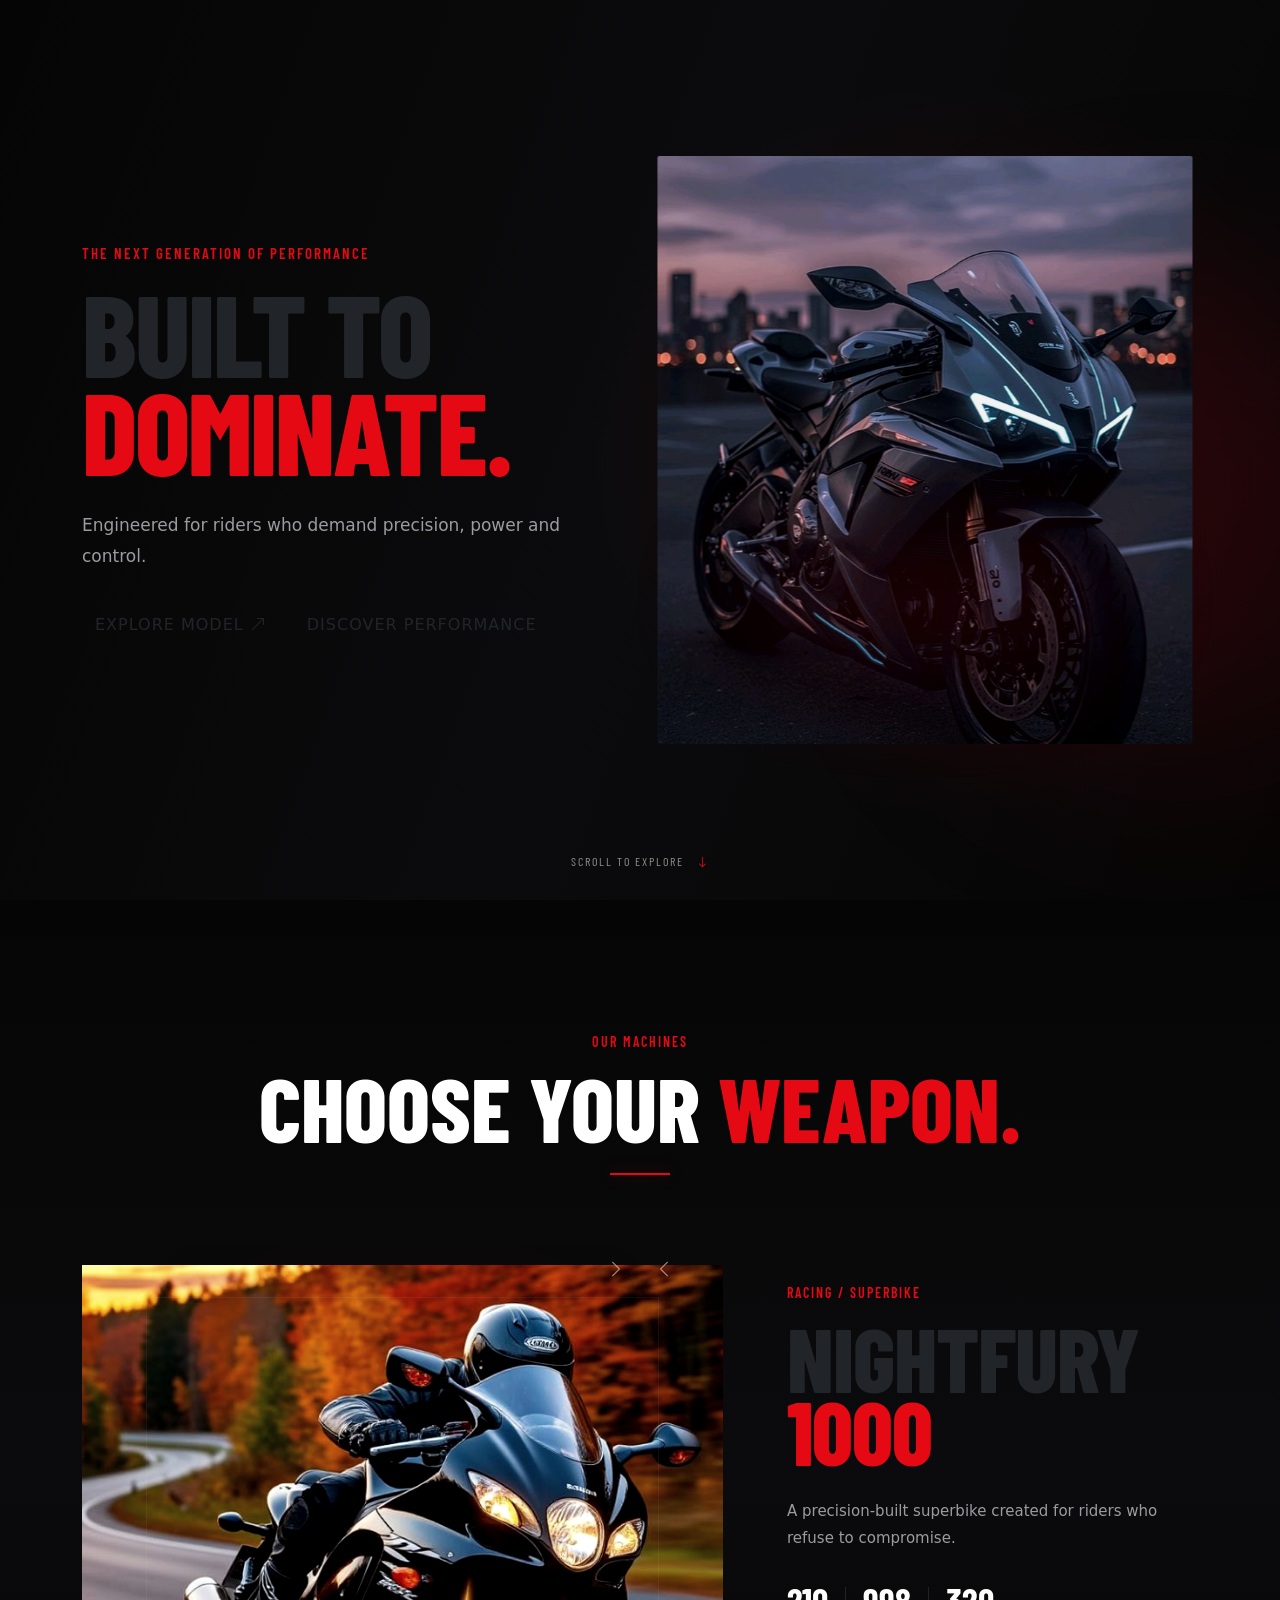
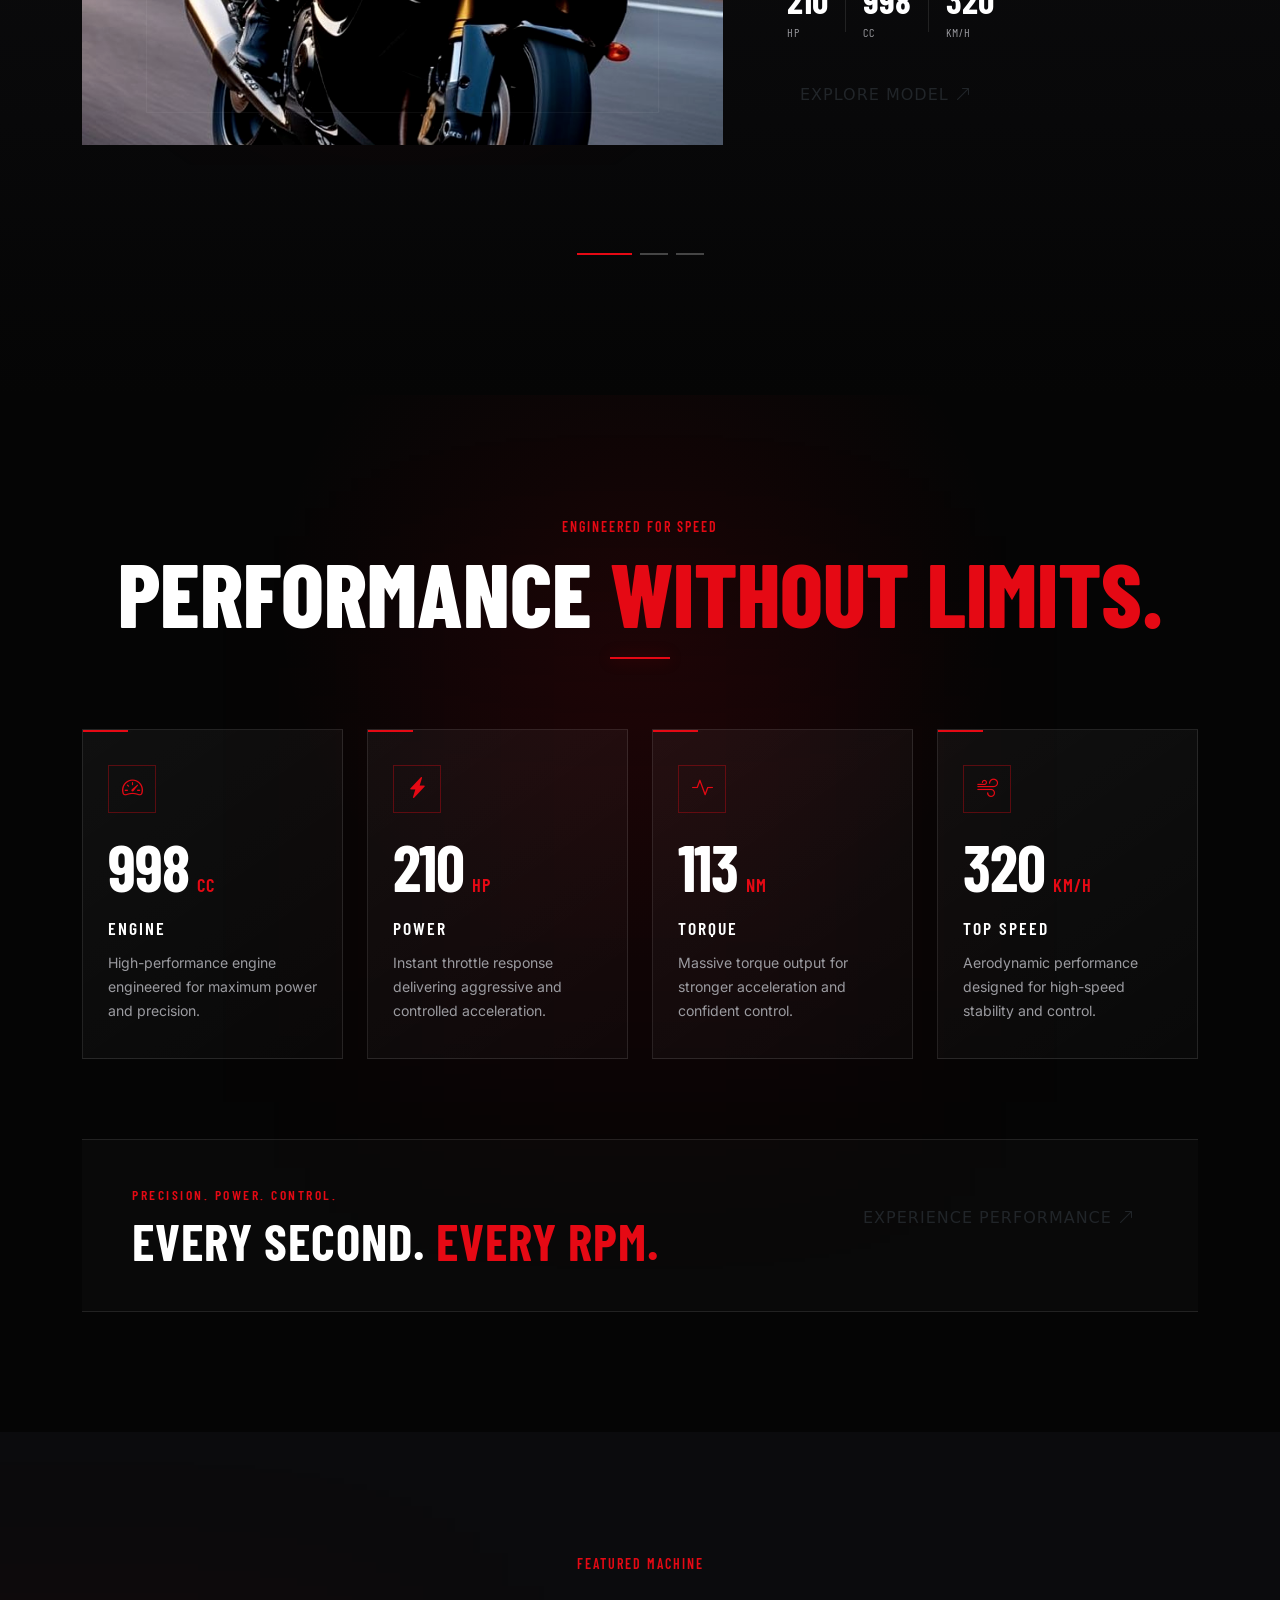
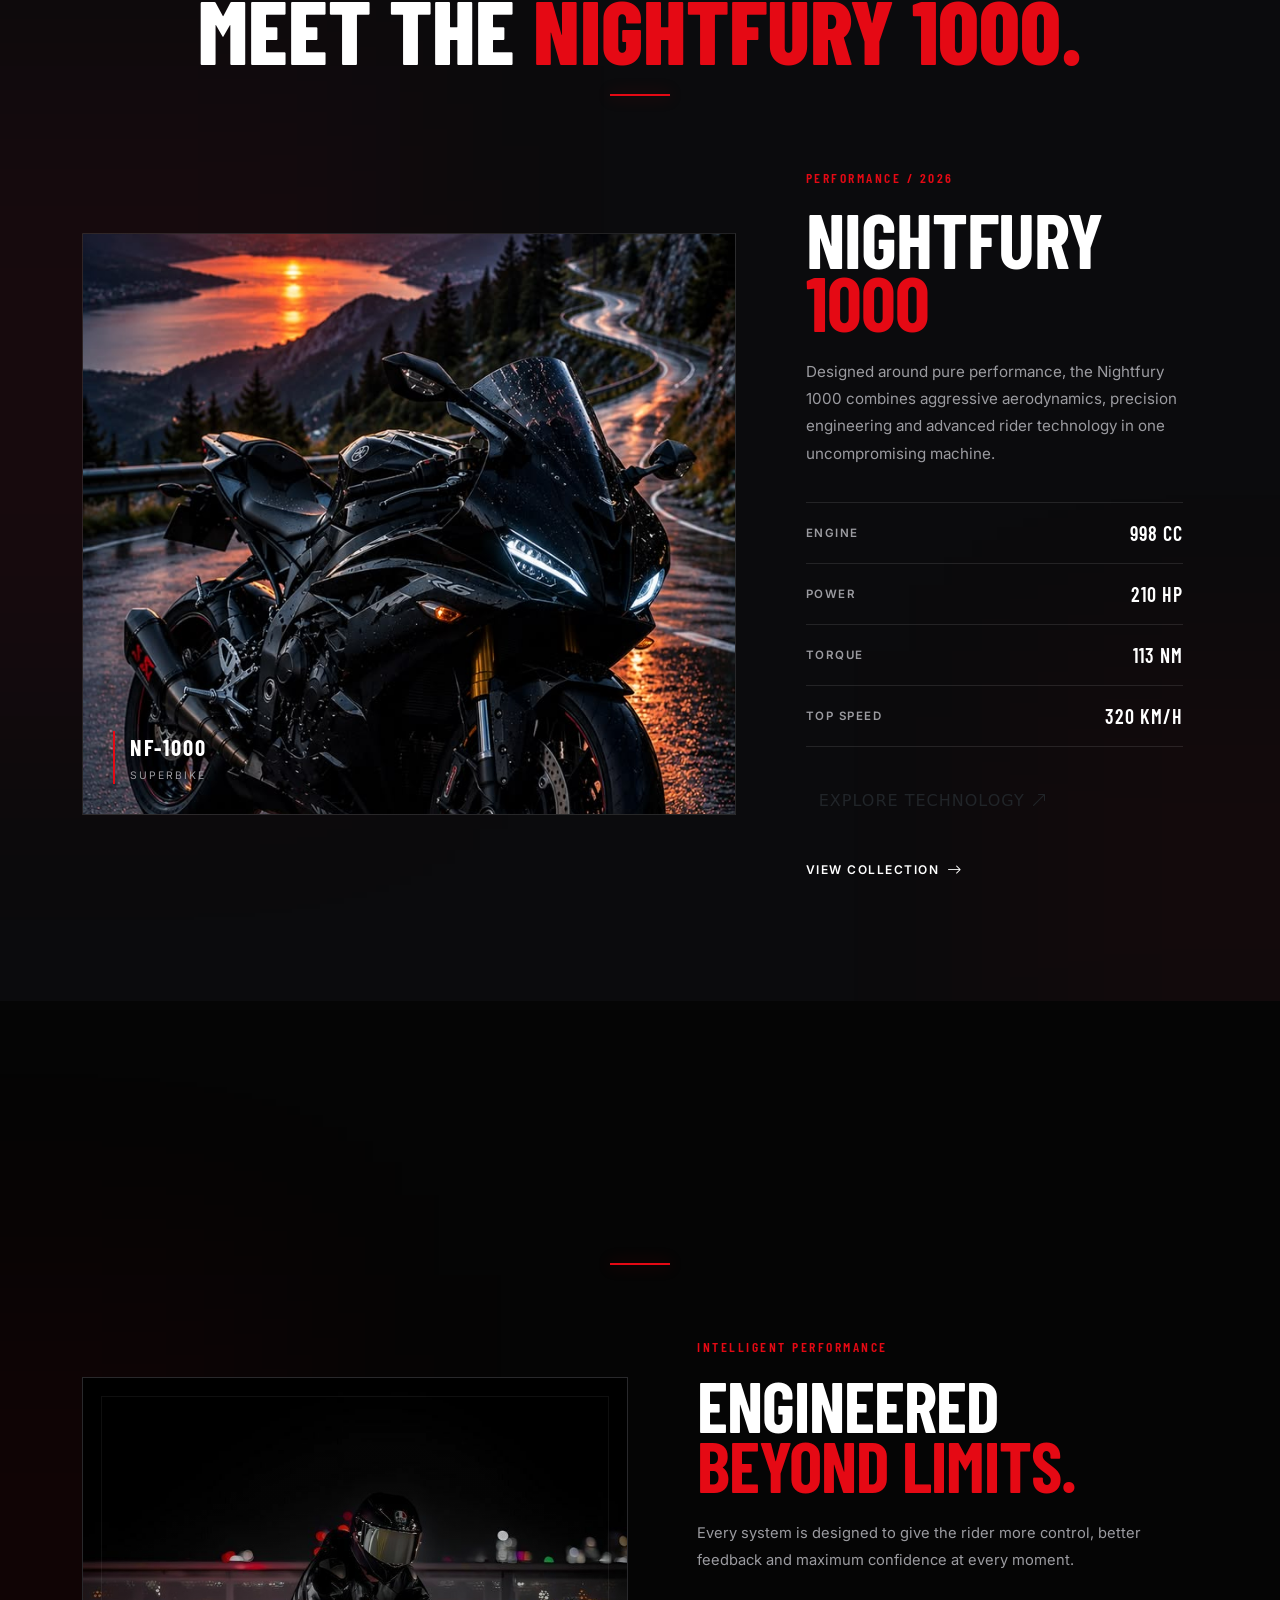
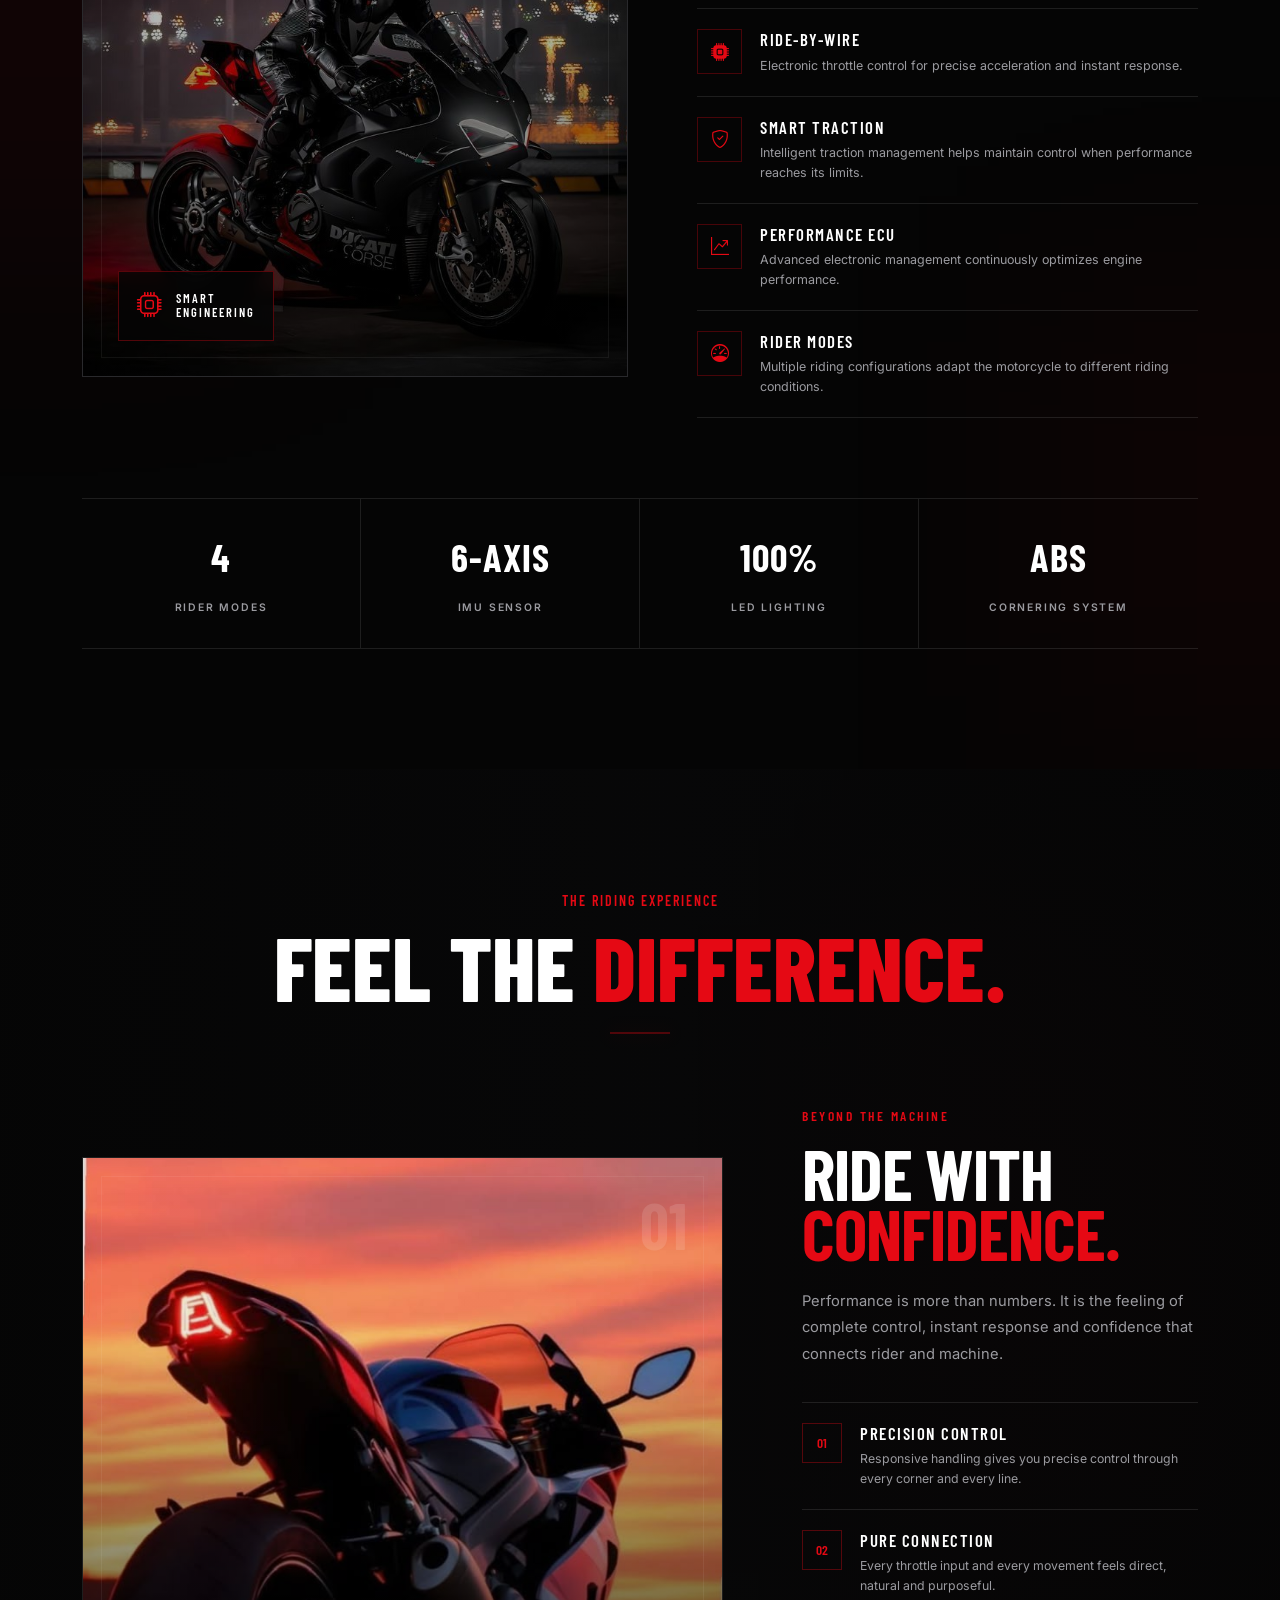
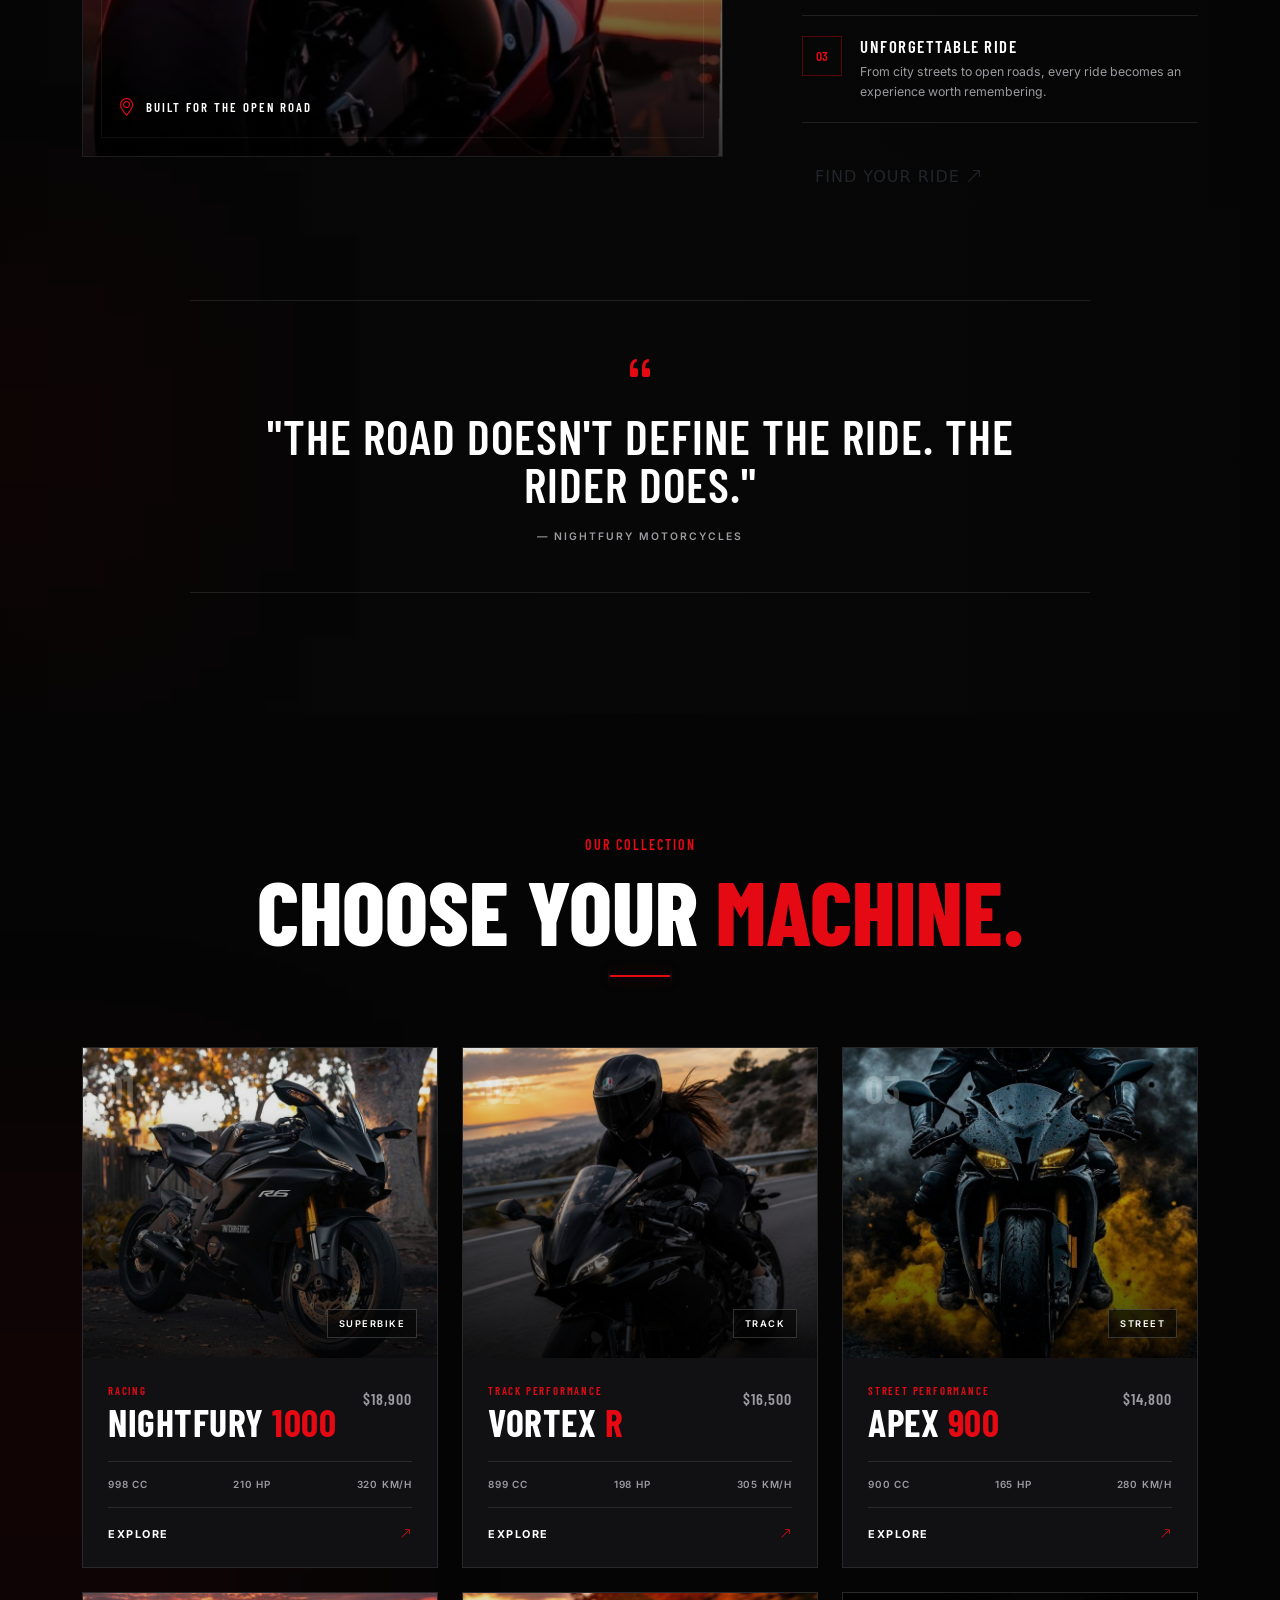
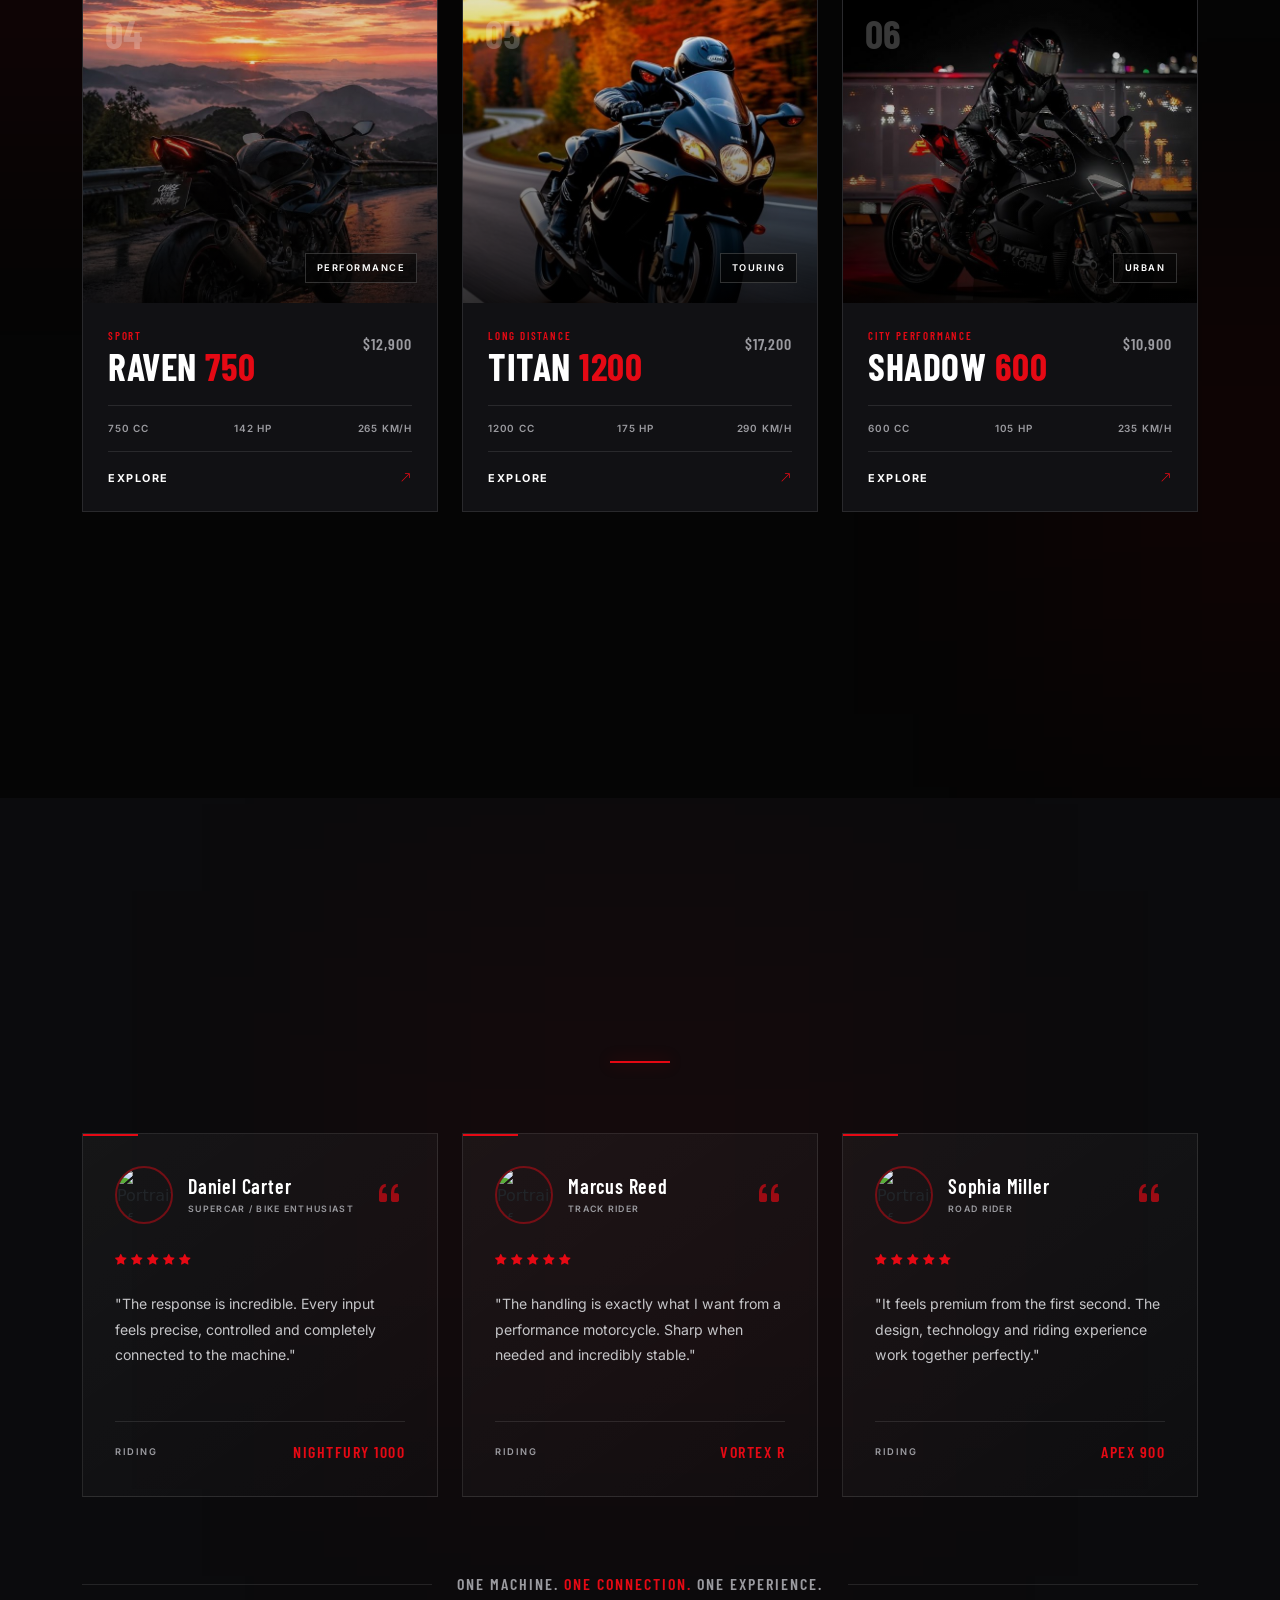
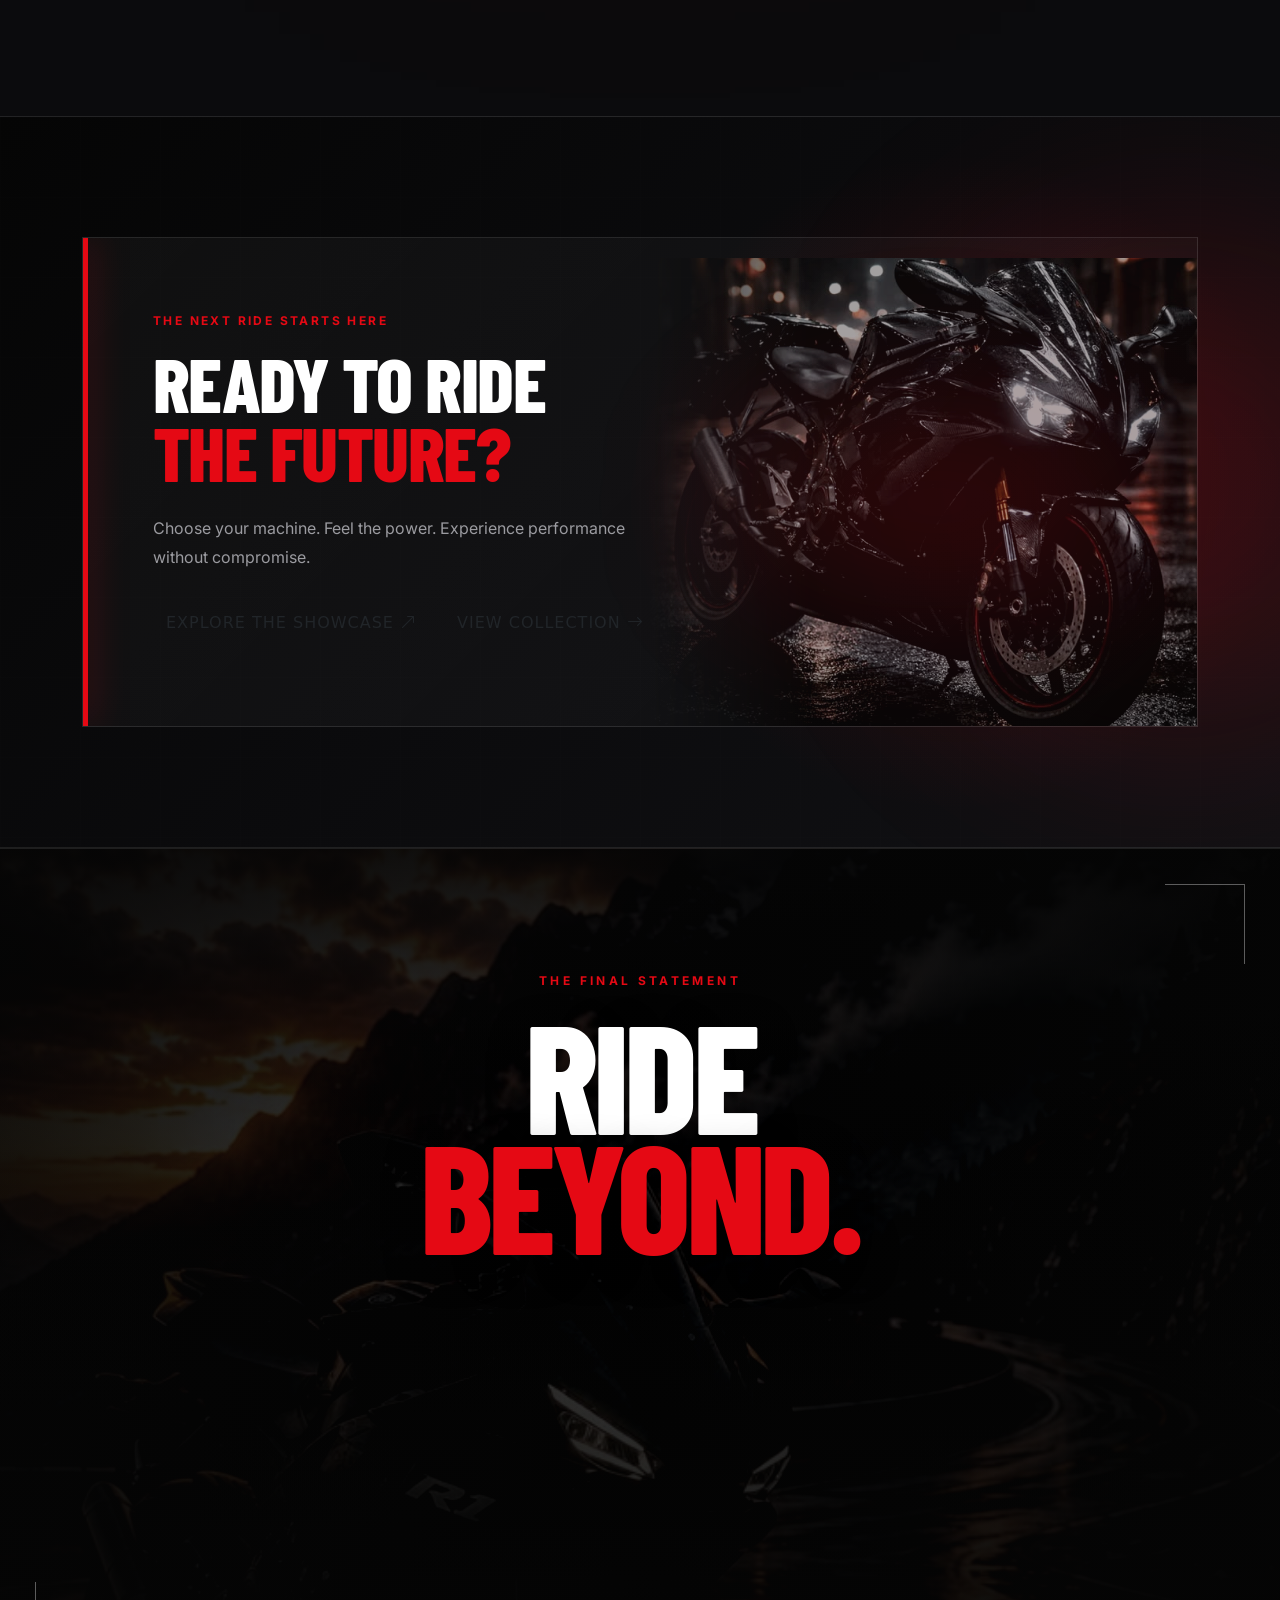
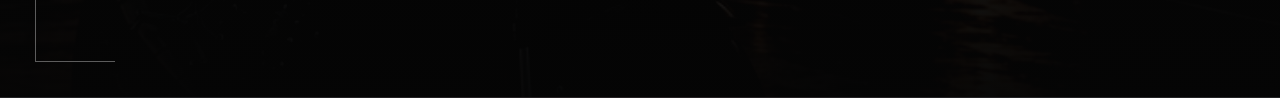
==== commit edcb58b3: "update image" ====
--- a/index.html
+++ b/index.html
@@ -76,7 +76,7 @@
                 <div class="hero-bike-wrapper" data-reveal="scale">
 
                     <img
-                        src="https://images.unsplash.com/photo-1558981806-ec527fa84c39?auto=format&fit=crop&w=1600&q=90"
+                        src="image/NEW GENERATION MOTORCYCLE.jpeg"
                         alt="Premium motorcycle"
                         class="hero-bike"
                     >
@@ -181,7 +181,7 @@
                             <div class="carousel-image-wrapper">
 
                                 <img
-                                    src="https://images.unsplash.com/photo-1558981806-ec527fa84c39?auto=format&fit=crop&w=1600&q=90"
+                                    src="image/download (3).jpeg"
                                     alt="Nightfury 1000 superbike"
                                     class="carousel-bike"
                                 >
@@ -276,7 +276,7 @@
                             <div class="carousel-image-wrapper">
 
                                 <img
-                                    src="https://images.unsplash.com/photo-1609630875171-b1321377ee65?auto=format&fit=crop&w=1600&q=90"
+                                    src="image/download (4).jpeg"
                                     alt="Vortex R track motorcycle"
                                     class="carousel-bike"
                                 >
@@ -368,7 +368,7 @@
                             <div class="carousel-image-wrapper">
 
                                 <img
-                                    src="https://images.unsplash.com/photo-1591637333184-19aa84b3e01f?auto=format&fit=crop&w=1600&q=90"
+                                    src="image/download (5).jpeg"
                                     alt="Apex 900 street motorcycle"
                                     class="carousel-bike"
                                 >
@@ -646,7 +646,7 @@
                 <div class="featured-image-glow"></div>
 
                 <img
-                    src="https://images.unsplash.com/photo-1558981806-ec527fa84c39?auto=format&fit=crop&w=1800&q=90"
+                    src="image/download (6).jpeg"
                     alt="Nightfury 1000 premium motorcycle"
                     class="featured-bike"
                 >
@@ -746,7 +746,7 @@
                     <div class="technology-image-glow"></div>
 
                     <img
-                        src="https://images.unsplash.com/photo-1558981359-219d6364c9c8?auto=format&fit=crop&w=1600&q=90"
+                        src="image/download (4).jpeg"
                         alt="Advanced motorcycle technology and engineering"
                         class="technology-bike"
                     >
@@ -908,7 +908,7 @@
                     <div class="experience-image-glow"></div>
 
                     <img
-                        src="https://images.unsplash.com/photo-1558980394-0c7f9f7d7f9a?auto=format&fit=crop&w=1800&q=90"
+                        src="image/download (8).jpeg"
                         alt="Motorcycle rider enjoying a high performance ride"
                         class="experience-image"
                     >
@@ -1048,7 +1048,7 @@
 
                     <div class="collection-image-box">
                         <img
-                            src="https://images.unsplash.com/photo-1558980394-4c7c9299fe32?auto=format&fit=crop&w=1200&q=90"
+                            src="image/R6.jpeg"
                             alt="Nightfury 1000 superbike"
                             class="collection-image"
                         >
@@ -1103,7 +1103,7 @@
 
                     <div class="collection-image-box">
                         <img
-                            src="https://images.unsplash.com/photo-1609630875171-b1321377ee65?auto=format&fit=crop&w=1200&q=90"
+                            src="image/Stealth Mode _ Midnight Black Yamaha R-series Ride.jpeg"
                             alt="Vortex R track motorcycle"
                             class="collection-image"
                         >
@@ -1158,7 +1158,7 @@
 
                     <div class="collection-image-box">
                         <img
-                            src="https://images.unsplash.com/photo-1591637333184-19aa84b3e01f?auto=format&fit=crop&w=1200&q=90"
+                            src="image/Timeless wallpaper styles in ultra HD.jpeg"
                             alt="Apex 900 street motorcycle"
                             class="collection-image"
                         >
@@ -1213,7 +1213,7 @@
 
                     <div class="collection-image-box">
                         <img
-                            src="https://images.unsplash.com/photo-1568772585407-9361f9bf3a87?auto=format&fit=crop&w=1200&q=90"
+                            src="image/🏍️🔥 Epic Superbike Wallpaper.jpeg"
                             alt="Raven 750 performance motorcycle"
                             class="collection-image"
                         >
@@ -1268,7 +1268,7 @@
 
                     <div class="collection-image-box">
                         <img
-                            src="https://images.unsplash.com/photo-1558980664-10ea7b4f2d3f?auto=format&fit=crop&w=1200&q=90"
+                            src="image/download (3).jpeg"
                             alt="Titan 1200 touring motorcycle"
                             class="collection-image"
                         >
@@ -1323,7 +1323,7 @@
 
                     <div class="collection-image-box">
                         <img
-                            src="https://images.unsplash.com/photo-1558981852-426c6c22a060?auto=format&fit=crop&w=1200&q=90"
+                            src="image/download (4).jpeg"
                             alt="Shadow 600 urban motorcycle"
                             class="collection-image"
                         >
@@ -1604,7 +1604,7 @@
                 <div class="cta-machine-glow"></div>
 
                 <img
-                    src="https://images.unsplash.com/photo-1558980664-10ea7b4f2d3f?auto=format&fit=crop&w=1800&q=90"
+                    src="image/Black bike.jpeg"
                     alt="Premium performance motorcycle ready for the next ride"
                     class="cta-bike"
                 >
@@ -1629,7 +1629,7 @@
         <div class="showcase-image-wrapper" data-reveal="scale">
 
             <img
-                src="https://images.unsplash.com/photo-1558980664-10ea7b4f2d3f?auto=format&fit=crop&w=2200&q=90"
+                src="image/Black Superbike _ Aggressive Cinematic Motorcycle Wallpaper.jpeg"
                 alt="Premium motorcycle final cinematic showcase"
                 class="showcase-image"
             >
--- a/style.css
+++ b/style.css
@@ -4035,3 +4035,12 @@
     }
 }
 
+html {
+    scroll-behavior: smooth;
+}
+
+[data-reveal] {
+    transition:
+        opacity 1s ease,
+        transform 1s cubic-bezier(0.22, 1, 0.36, 1);
+}
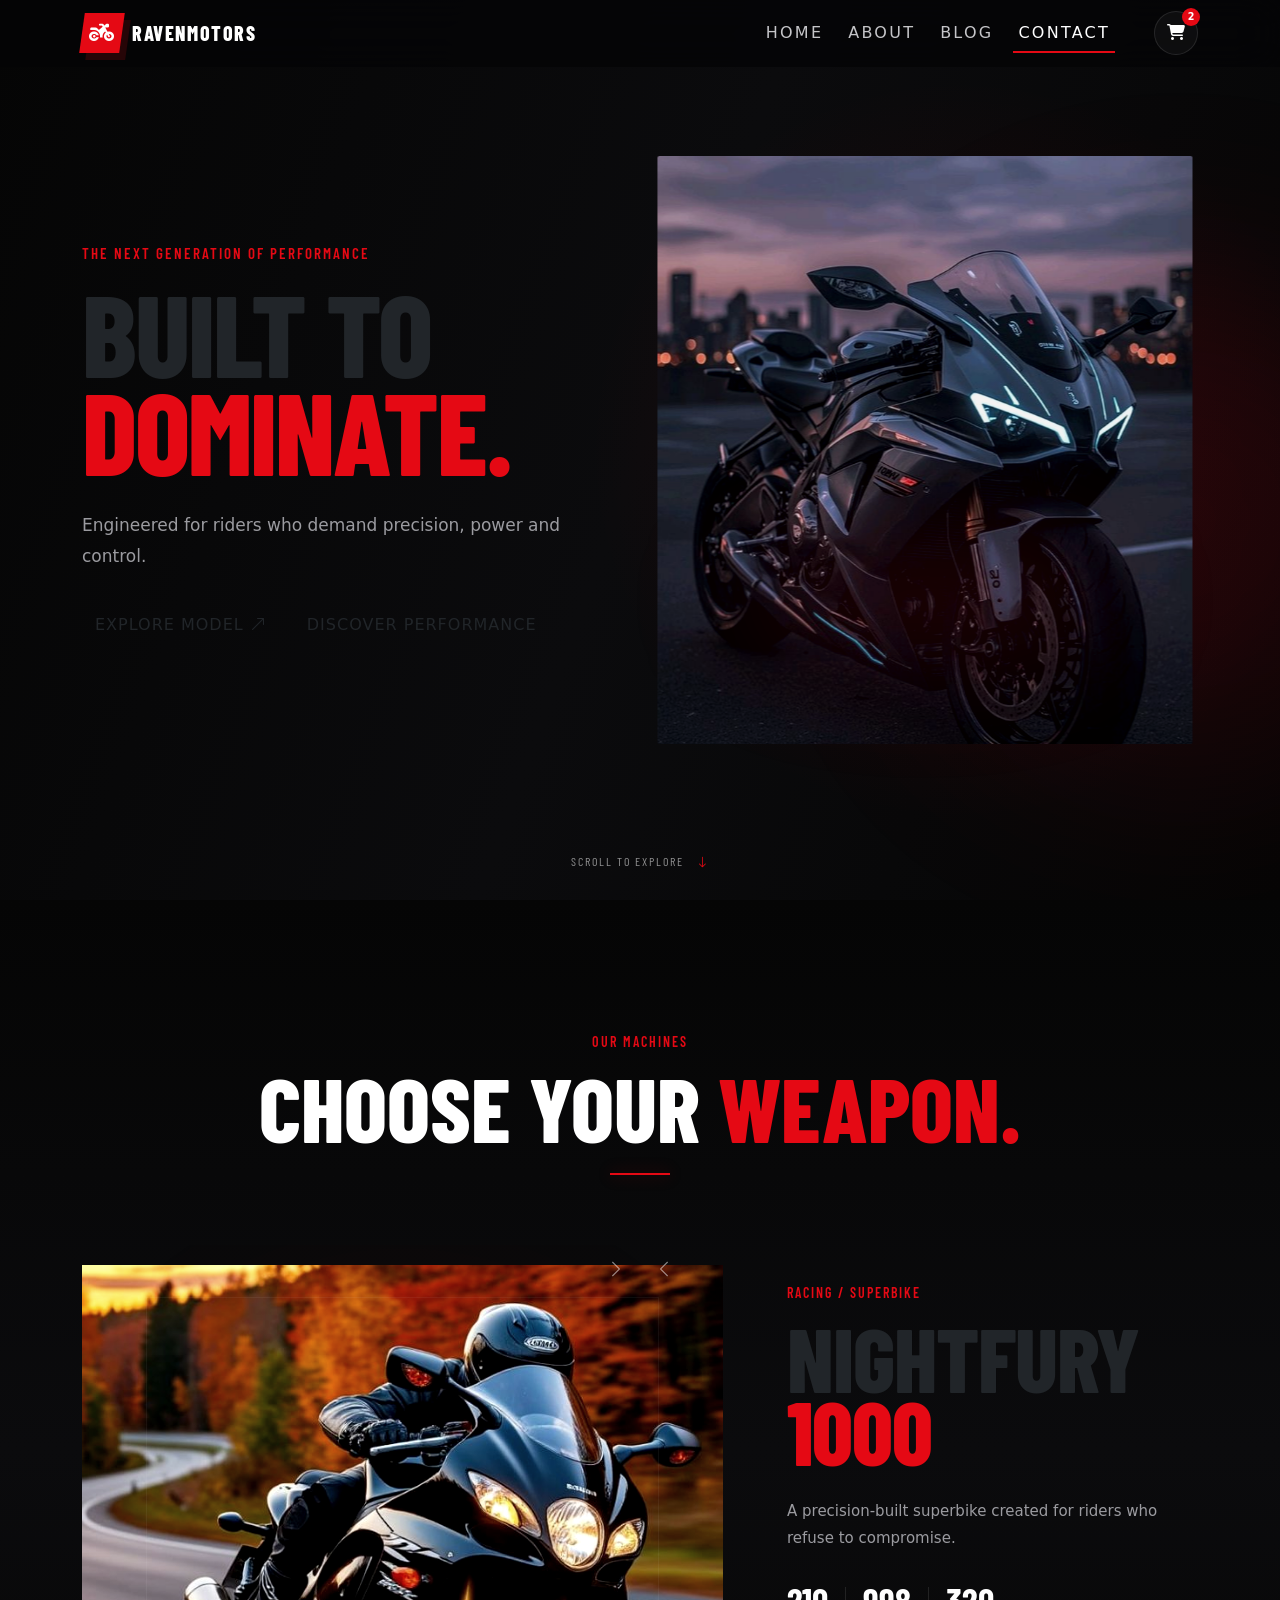
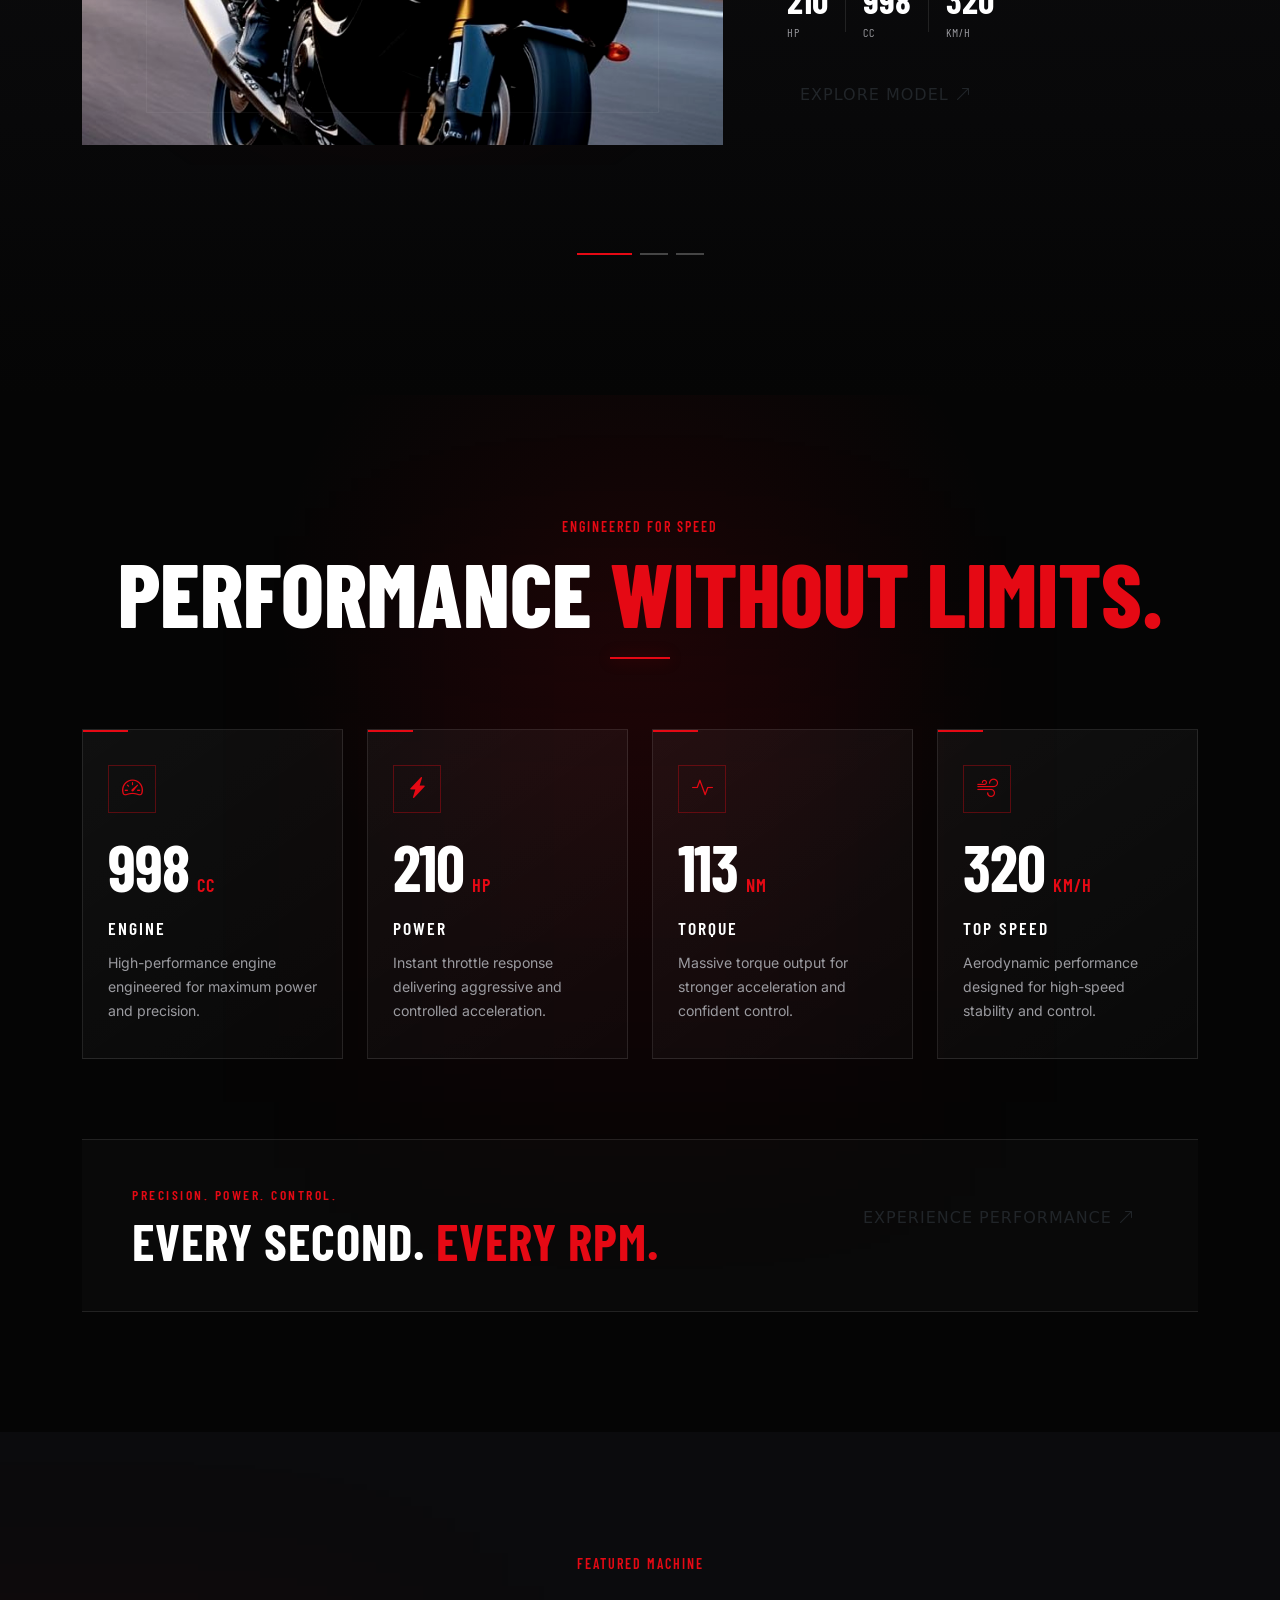
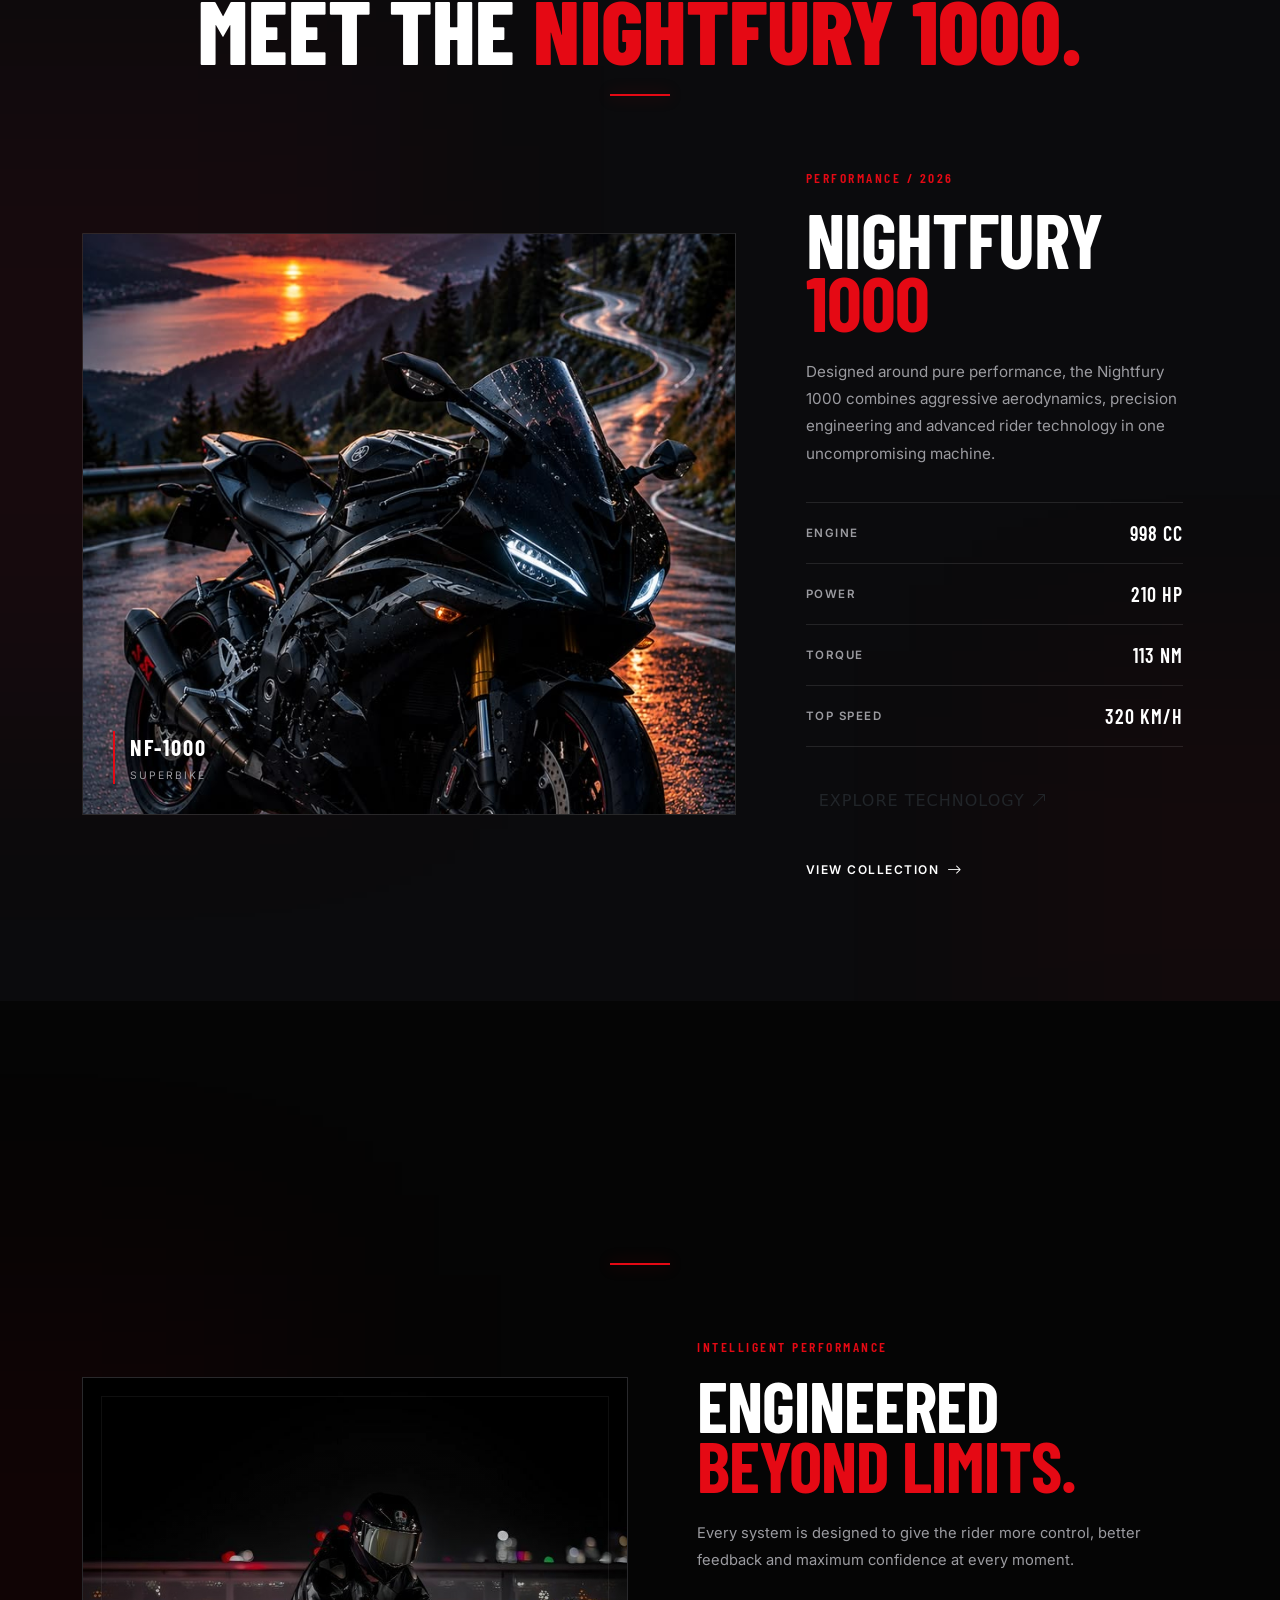
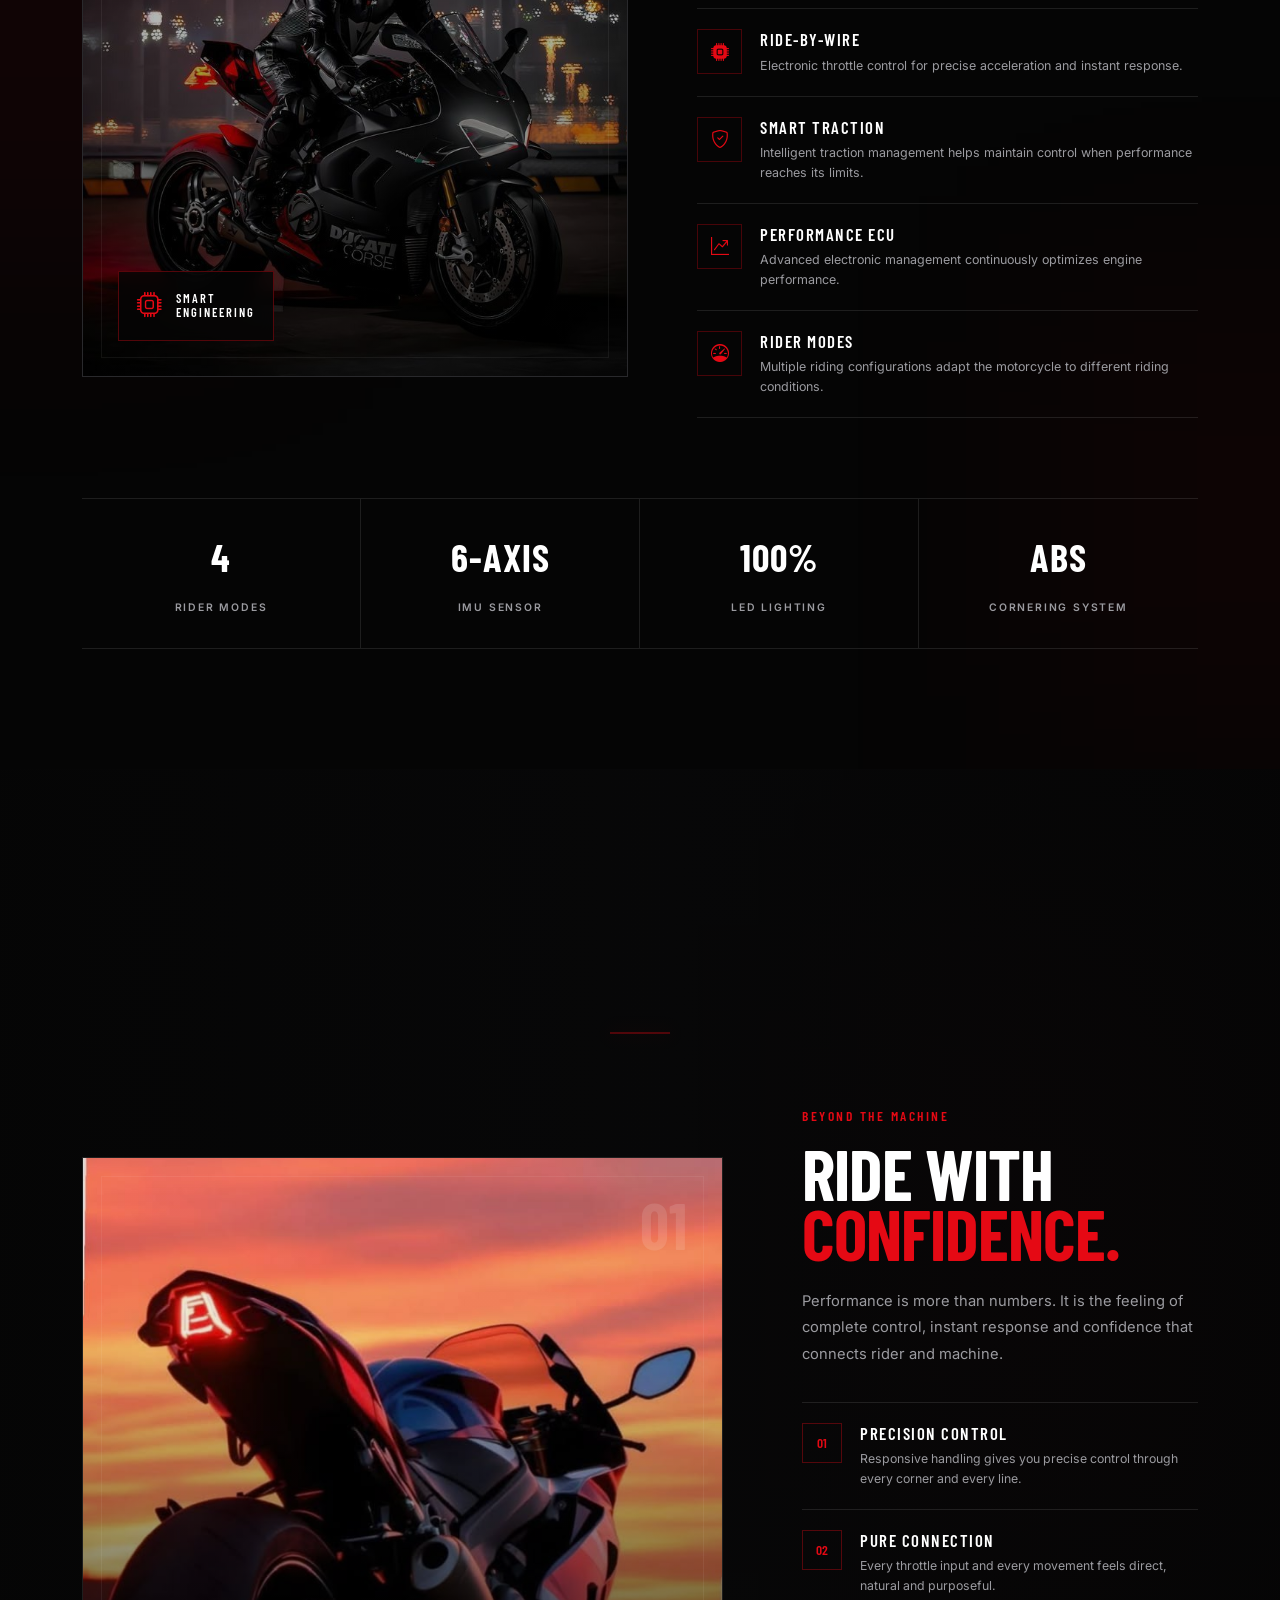
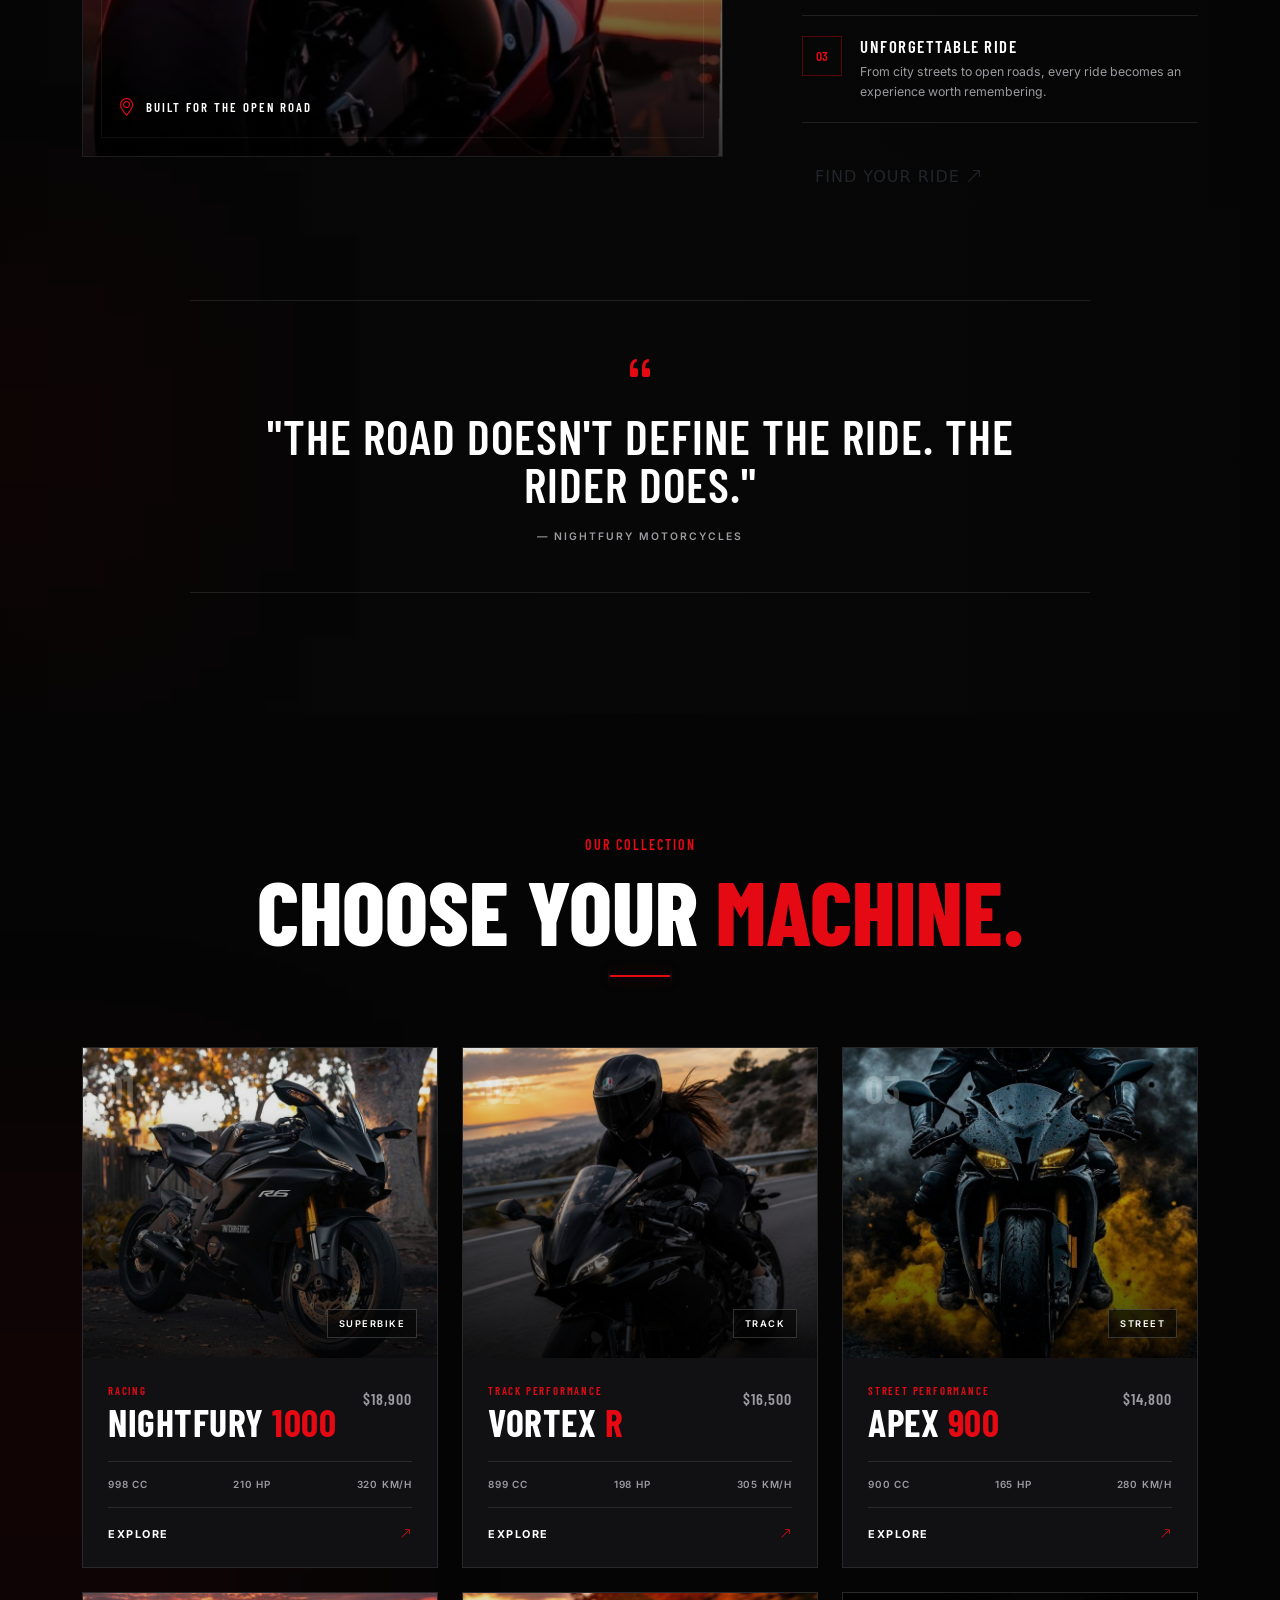
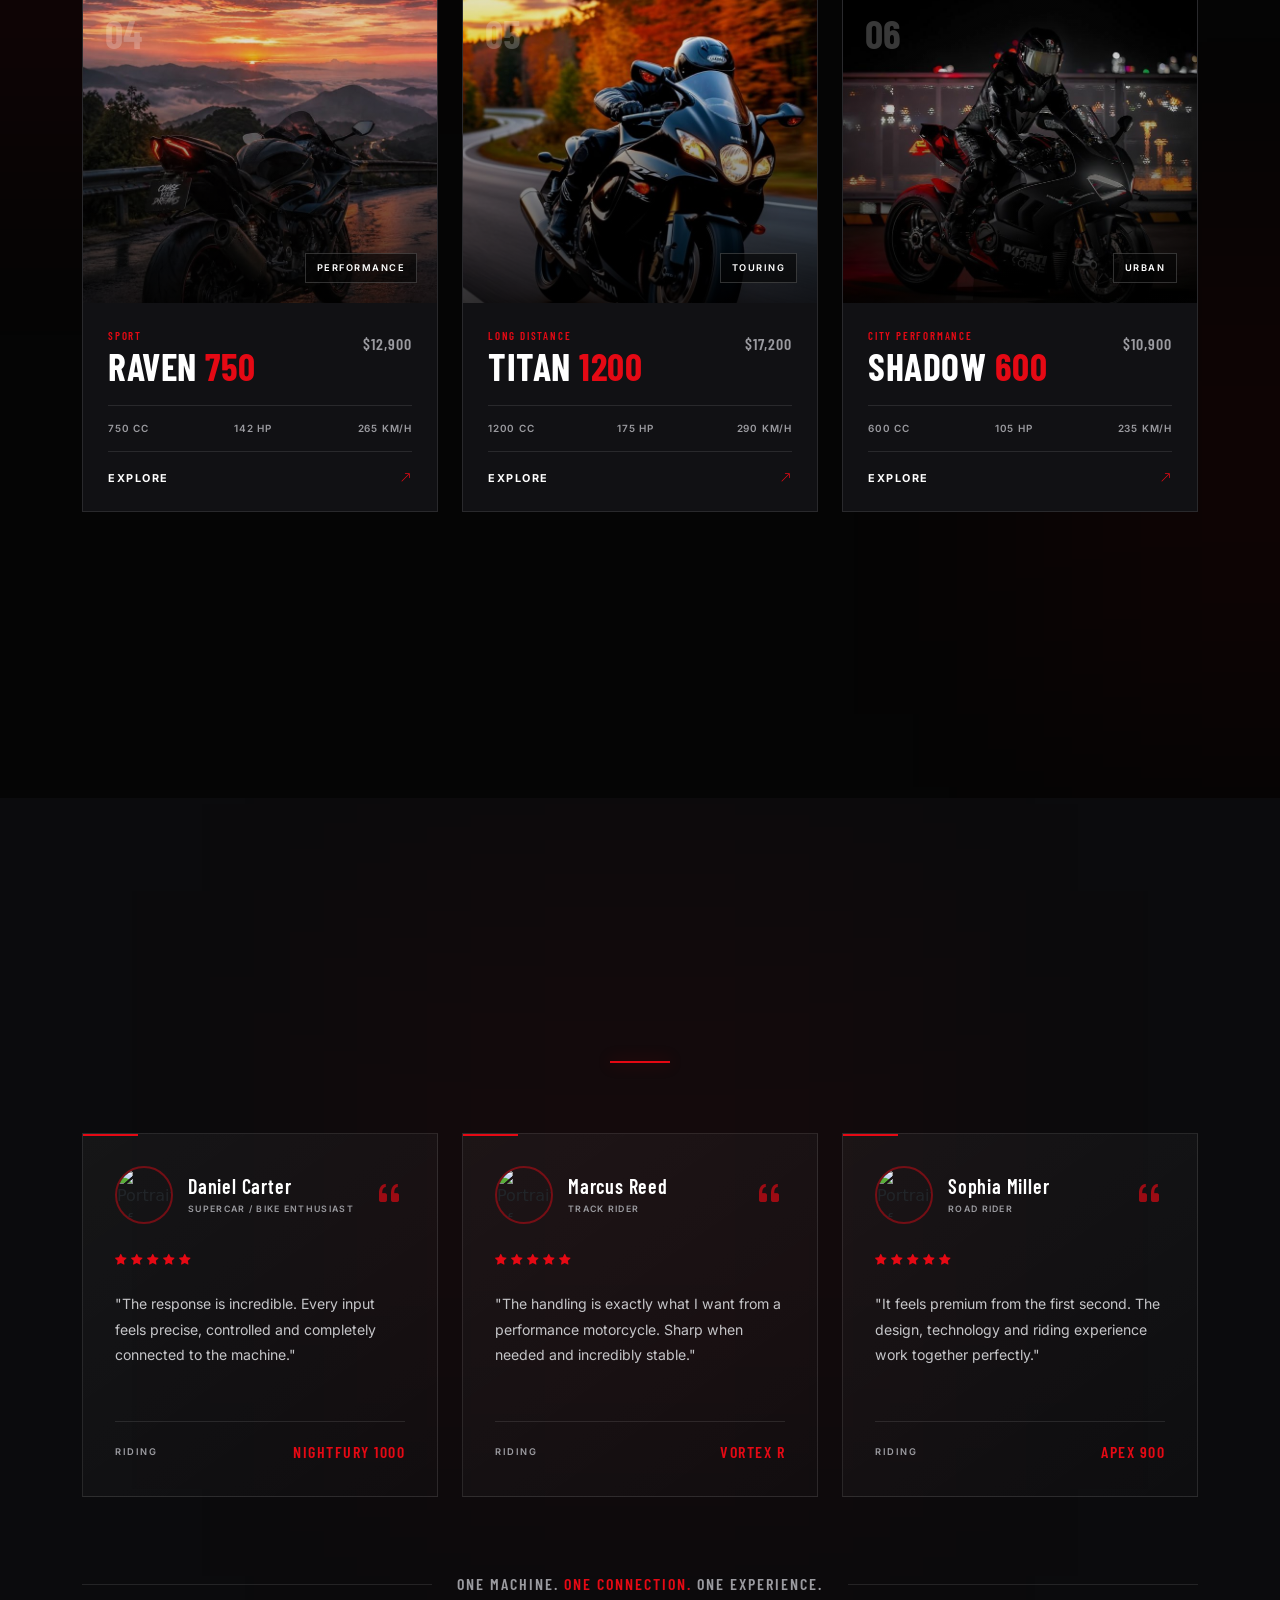
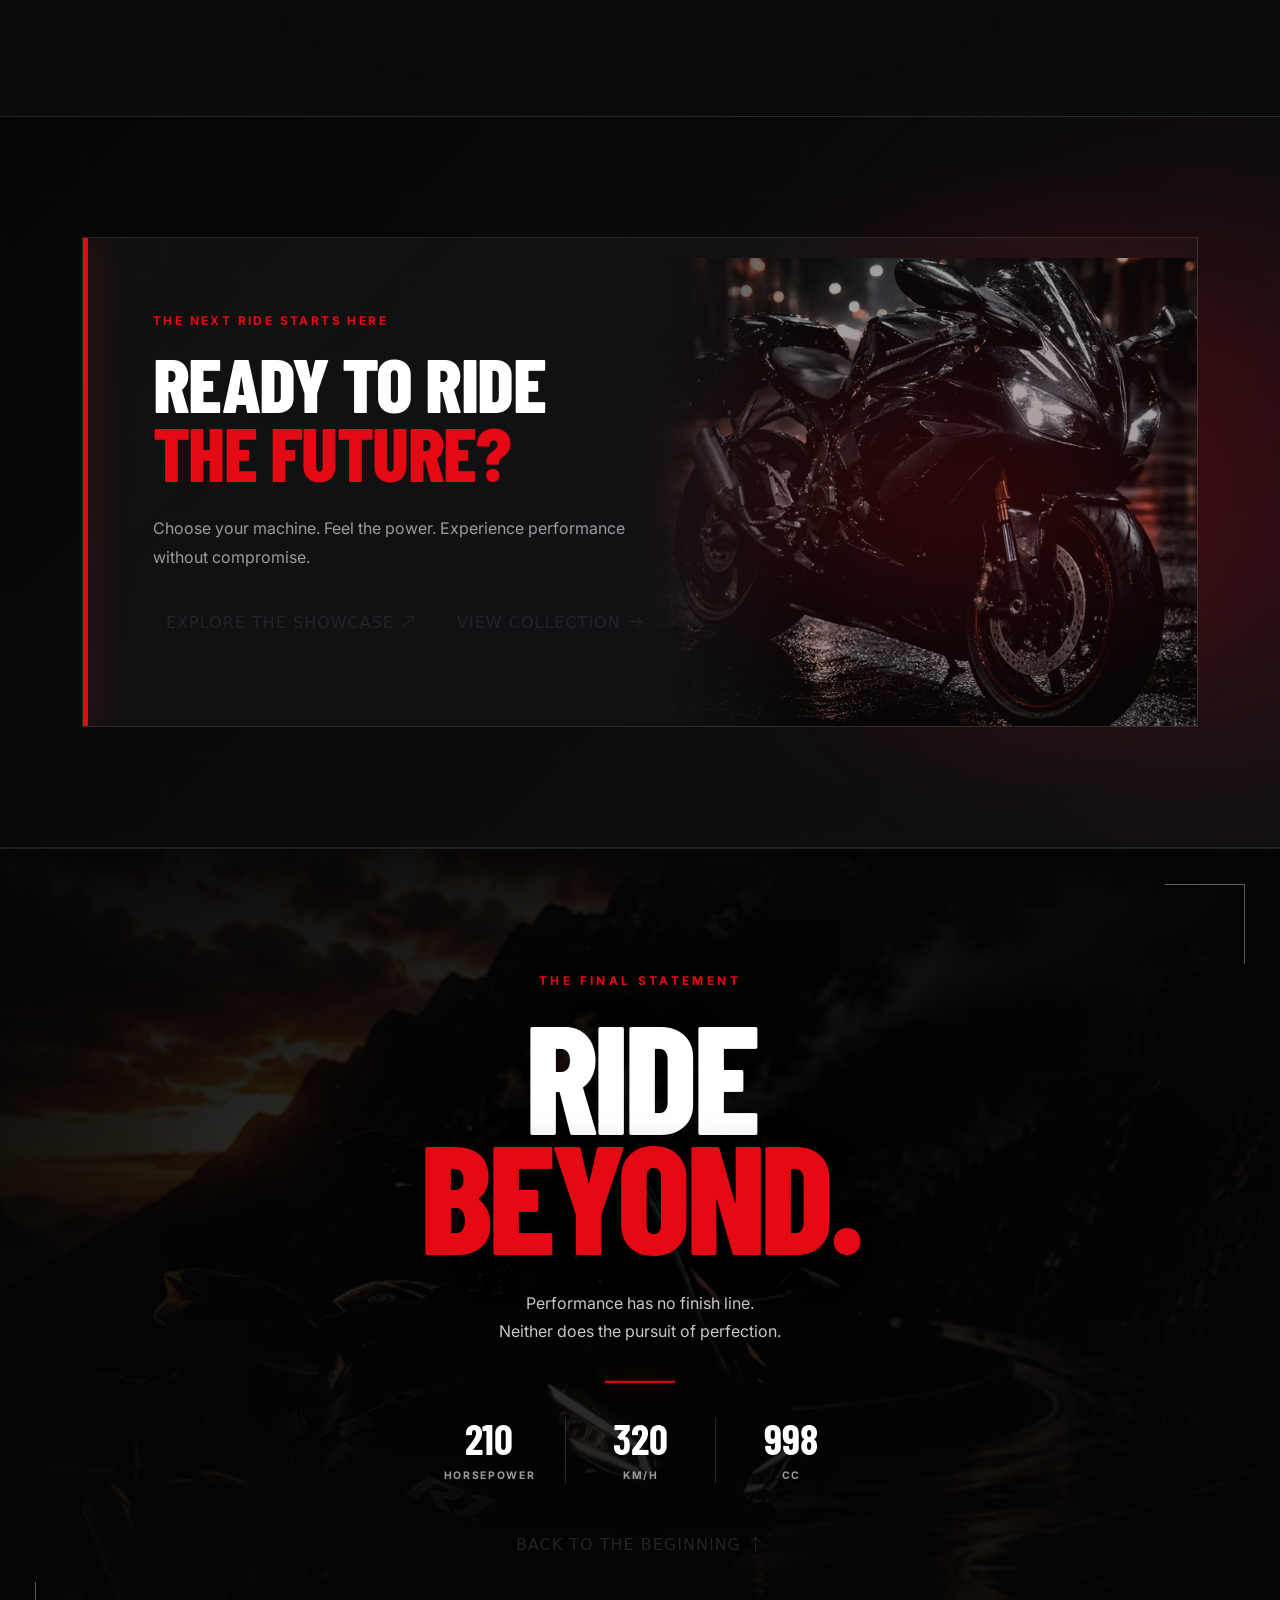
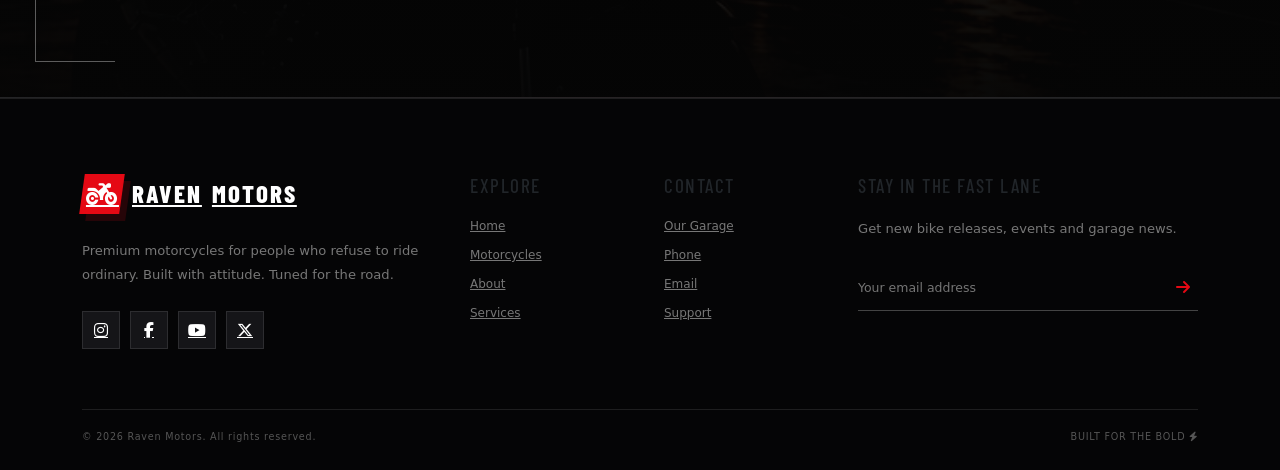
==== commit f4e331ee: "finish my page" ====
--- a/index.html
+++ b/index.html
@@ -20,8 +20,59 @@
 
      <!-- Bootstrap Icons --> 
      <link rel="stylesheet" href="https://cdn.jsdelivr.net/npm/bootstrap-icons@1.11.3/font/bootstrap-icons.min.css" >
+     <link rel="stylesheet" href="https://cdnjs.cloudflare.com/ajax/libs/font-awesome/6.5.1/css/all.min.css">
 </head>
 <body>
+
+    <!--  NAVBAR -->
+<nav class="navbar navbar-expand-lg navbar-dark fixed-top premium-navbar">
+    <div class="container">
+        <!-- Logo -->
+        <a class="navbar-brand brand-logo" href="#home">
+            <span class="logo-icon">
+                <i class="fa-solid fa-motorcycle"></i>
+            </span>
+            <span>
+                RAVEN<span class="red">MOTORS</span>
+            </span>
+        </a>
+        <!-- Mobile Menu -->
+        <button
+            class="navbar-toggler"
+            type="button"
+            data-bs-toggle="collapse"
+            data-bs-target="#mainNavbar">
+            <span class="navbar-toggler-icon"></span>
+        </button>
+        <!-- Navigation -->
+        <div class="collapse navbar-collapse" id="mainNavbar">
+            <ul class="navbar-nav ms-auto align-items-lg-center">
+                <li class="nav-item">
+                    <a class="nav-link" href="index.html">Home</a>
+                </li>
+                <li class="nav-item">
+                    <a class="nav-link" href="#motorcycles">About</a>
+                </li>
+                <li class="nav-item">
+                    <a class="nav-link" href="blog.html">Blog</a>
+                </li>
+                <li class="nav-item">
+                    <a class="nav-link active" href="shiwa.html">Contact</a>
+                </li>
+                <!-- Cart -->
+                <li class="nav-item ms-lg-4">
+                    <button
+                        class="cart-button"
+                        data-bs-toggle="offcanvas"
+                        data-bs-target="#cartOffcanvas">
+                        <i class="fa-solid fa-cart-shopping"></i>
+                        <span class="cart-badge">2</span>
+                    </button>
+                </li>
+            </ul>
+        </div>
+    </div>
+</nav>
 
     <main>
         <!-- =====================================================
@@ -1694,6 +1745,80 @@
 
 
     </main>
+    <footer id="about" class="footer">
+    <div class="container">
+        <div class="row g-5">
+            <!-- About -->
+            <div class="col-lg-4">
+                <a href="#" class="brand-logo footer-logo">
+                    <span class="logo-icon">
+                        <i class="fa-solid fa-motorcycle"></i>
+                    </span>
+                    RAVEN<span class="red">MOTORS</span>
+                </a>
+                <p>
+                    Premium motorcycles for people who refuse
+                    to ride ordinary. Built with attitude.
+                    Tuned for the road.
+                </p>
+                <div class="social-icons">
+                    <a href="#">
+                        <i class="fa-brands fa-instagram"></i>
+                    </a>
+                    <a href="#">
+                        <i class="fa-brands fa-facebook-f"></i>
+                    </a>
+                    <a href="#">
+                        <i class="fa-brands fa-youtube"></i>
+                    </a>
+                    <a href="#">
+                        <i class="fa-brands fa-x-twitter"></i>
+                    </a>
+                </div>
+            </div>
+            <!-- Quick Links -->
+            <div class="col-6 col-lg-2">
+                <h4>EXPLORE</h4>
+                <a href="#home">Home</a>
+                <a href="#motorcycles">Motorcycles</a>
+                <a href="#about">About</a>
+                <a href="#services">Services</a>
+            </div>
+            <!-- Contact -->
+            <div class="col-6 col-lg-2">
+                <h4>CONTACT</h4>
+                <a href="#location">Our Garage</a>
+                <a href="tel:+93700555555">Phone</a>
+                <a href="mailto:hello@ravenmotors.com">Email</a>
+                <a href="#contact">Support</a>
+            </div>
+            <!-- Newsletter -->
+            <div class="col-lg-4">
+                <h4>STAY IN THE FAST LANE</h4>
+                <p>
+                    Get new bike releases, events and garage news.
+                </p>
+                <form class="newsletter">
+                    <input
+                        type="email"
+                        placeholder="Your email address">
+                    <button type="submit">
+                        <i class="fa-solid fa-arrow-right"></i>
+                    </button>
+                </form>
+            </div>
+        </div>
+        <div class="footer-bottom">
+            <span>
+                © 2026 Raven Motors. All rights reserved.
+            </span>
+            <span>
+                BUILT FOR THE BOLD
+                <i class="fa-solid fa-bolt red"></i>
+            </span>
+        </div>
+    </div>
+</footer>
 
 
 
--- a/style.css
+++ b/style.css
@@ -31,6 +31,114 @@
     color: var(--white);
     font-family: var(--body-font);
     overflow-x: hidden;
+}
+
+
+/* NAVBAR */
+.premium-navbar {
+    padding: 18px 0;
+    background: rgba(5, 5, 6, 0.75);
+    backdrop-filter: blur(18px);
+    border-bottom: 1px solid transparent;
+    transition: 0.3s ease;
+}
+.premium-navbar:hover {
+    border-color: var(--border);
+}
+/* Logo */
+.brand-logo {
+    display: flex;
+    align-items: center;
+    gap: 10px;
+    color: white !important;
+    font-family: var(--display-font);
+    font-size: 1.55rem;
+    font-weight: 800;
+    letter-spacing: 0.08em;
+}
+.logo-icon {
+    width: 40px;
+    height: 40px;
+    display: grid;
+    place-items: center;
+    background: var(--red);
+    color: white;
+    transform: skew(-8deg);
+   box-shadow:
+        7px 7px 0 rgba(229, 9, 20, 0.15);
+}
+.logo-icon i {
+    transform: skew(8deg);
+}
+/* Navbar Links */
+.navbar-nav {
+    gap: 15px;
+}
+.nav-link {
+    position: relative;
+    color: #c5c5c8 !important;
+    font-size: 0.73rem;
+    font-weight: 700;
+    text-transform: uppercase;
+    letter-spacing: 0.14em;
+    padding: 12px 5px !important;
+    transition: 0.3s ease;
+}
+.nav-link::after {
+    content: "";
+    position: absolute;
+    left: 0;
+    bottom: 4px;
+    width: 0;
+    height: 2px;
+    background: var(--red);
+    transition: 0.3s ease;
+}
+.nav-link:hover {
+    color: white !important;
+}
+.nav-link:hover::after,
+.nav-link.active::after {
+    width: 100%;
+}
+.nav-link.active {
+    color: white !important;
+}
+/* CART BUTTON */
+.cart-button {
+    position: relative;
+    width: 44px;
+    height: 44px;
+    border-radius: 50%;
+    border: 1px solid var(--border);
+    background: rgba(255, 255, 255, 0.04);
+    color: white;
+    transition: 0.3s ease;
+}
+.cart-button:hover {
+    background: var(--red);
+    transform: scale(1.1);
+    box-shadow:
+        0 0 25px rgba(229, 9, 20, 0.45);
+}
+.cart-badge {
+    position: absolute;
+    top: -4px;
+    right: -3px;
+    width: 18px;
+    height: 18px;
+    display: grid;
+    place-items: center;
+    border-radius: 50%;
+    background: var(--red);
+    font-size: 0.6rem;
+    font-weight: 800;
+    animation: cartPulse 2s infinite;
+}
+@keyframes cartPulse {
+    50% {
+        transform: scale(1.2);
+    }
 }
 
 
@@ -4043,4 +4151,106 @@
     transition:
         opacity 1s ease,
         transform 1s cubic-bezier(0.22, 1, 0.36, 1);
+}
+
+/* FOOTER */
+.footer {
+    padding: 75px 0 25px;
+    background: #050506;
+    border-top: 1px solid var(--border);
+}
+.footer-logo {
+    margin-bottom: 25px;
+}
+.footer p {
+    max-width: 370px;
+    color: #777;
+    font-size: 0.82rem;
+    line-height: 1.8;
+}
+.footer h4 {
+    font-family: var(--display-font);
+    font-size: 1.2rem;
+    letter-spacing: 0.08em;
+    margin-bottom: 20px;
+}
+.footer .row > div > a:not(.footer-logo) {
+    display: block;
+    color: #777;
+    font-size: 0.75rem;
+    margin: 11px 0;
+    transition: 0.25s ease;
+}
+.footer .row > div > a:not(.footer-logo):hover {
+    color: var(--red);
+    transform: translateX(5px);
+}
+/* Social icons */
+.social-icons {
+    display: flex;
+    gap: 10px;
+    margin-top: 25px;
+}
+.social-icons a {
+    width: 38px;
+    height: 38px;
+    display: grid;
+    place-items: center;
+    background: #151518;
+    border: 1px solid var(--border);
+    color: white !important;
+    transition: 0.3s ease;
+}
+.social-icons a:hover {
+    background: var(--red);
+    transform: translateY(-5px);
+}
+/* Newsletter */
+.newsletter {
+    display: flex;
+    border-bottom: 1px solid #444;
+    margin-top: 25px;
+}
+.newsletter input {
+    flex: 1;
+    border: 0;
+    outline: none;
+    background: transparent;
+    color: white;
+    padding: 13px 0;
+    font-size: 0.78rem;
+}
+.newsletter button {
+    border: 0;
+    background: transparent;
+    color: var(--red);
+    padding: 0 8px;
+}
+/* Footer bottom */
+.footer-bottom {
+    display: flex;
+    justify-content: space-between;
+    margin-top: 60px;
+    padding-top: 20px;
+    border-top: 1px solid var(--border);
+    color: #555;
+    font-size: 0.6rem;
+    letter-spacing: 0.08em;
+}
+/*  ANIMATIONS */
+.fade-up {
+    opacity: 0;
+    transform: translateY(30px);
+    animation: fadeUp 0.8s
+        cubic-bezier(.2,.8,.2,1)
+        forwards;
+}
+.delay-1 {
+    animation-delay: 0.15s;
+}
+.delay-2 {
+    animation-delay: 0.3s;
+}
+.delay-3 {
+    animation-delay: 0.45s;
 }
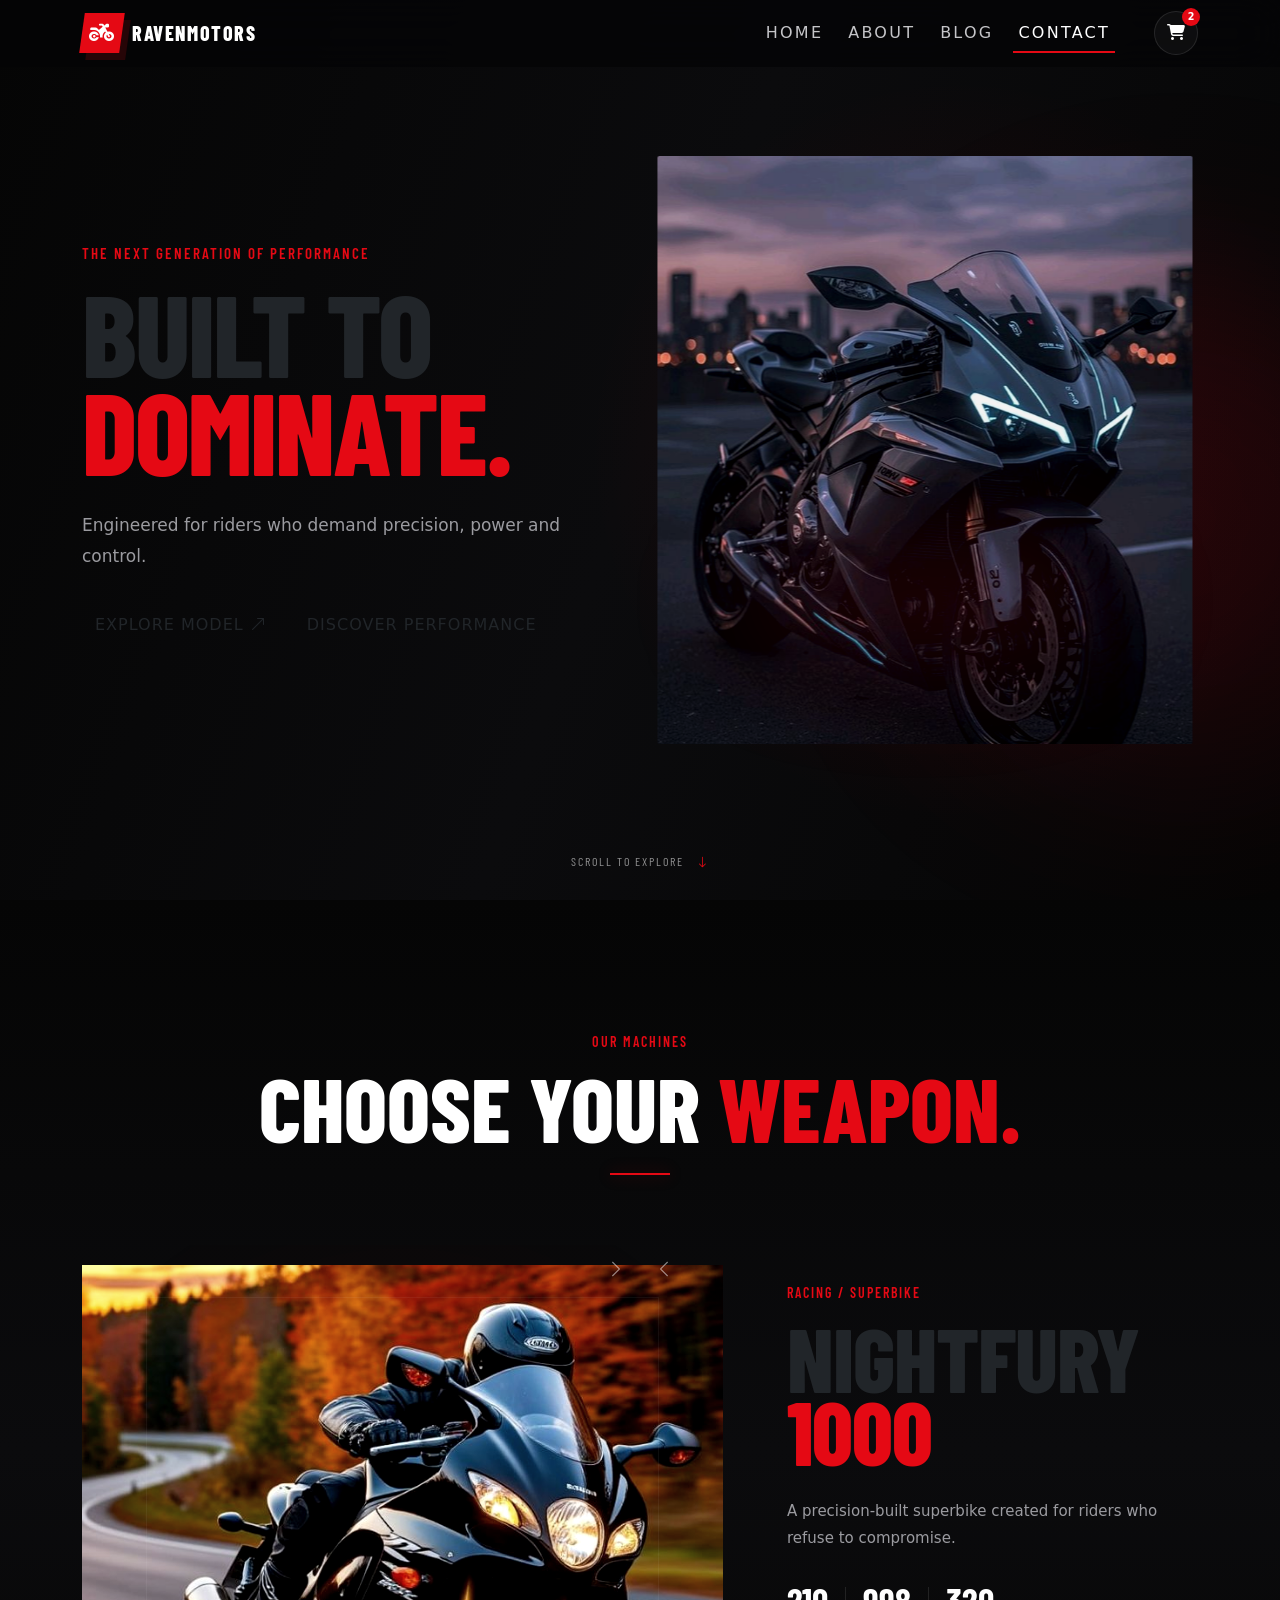
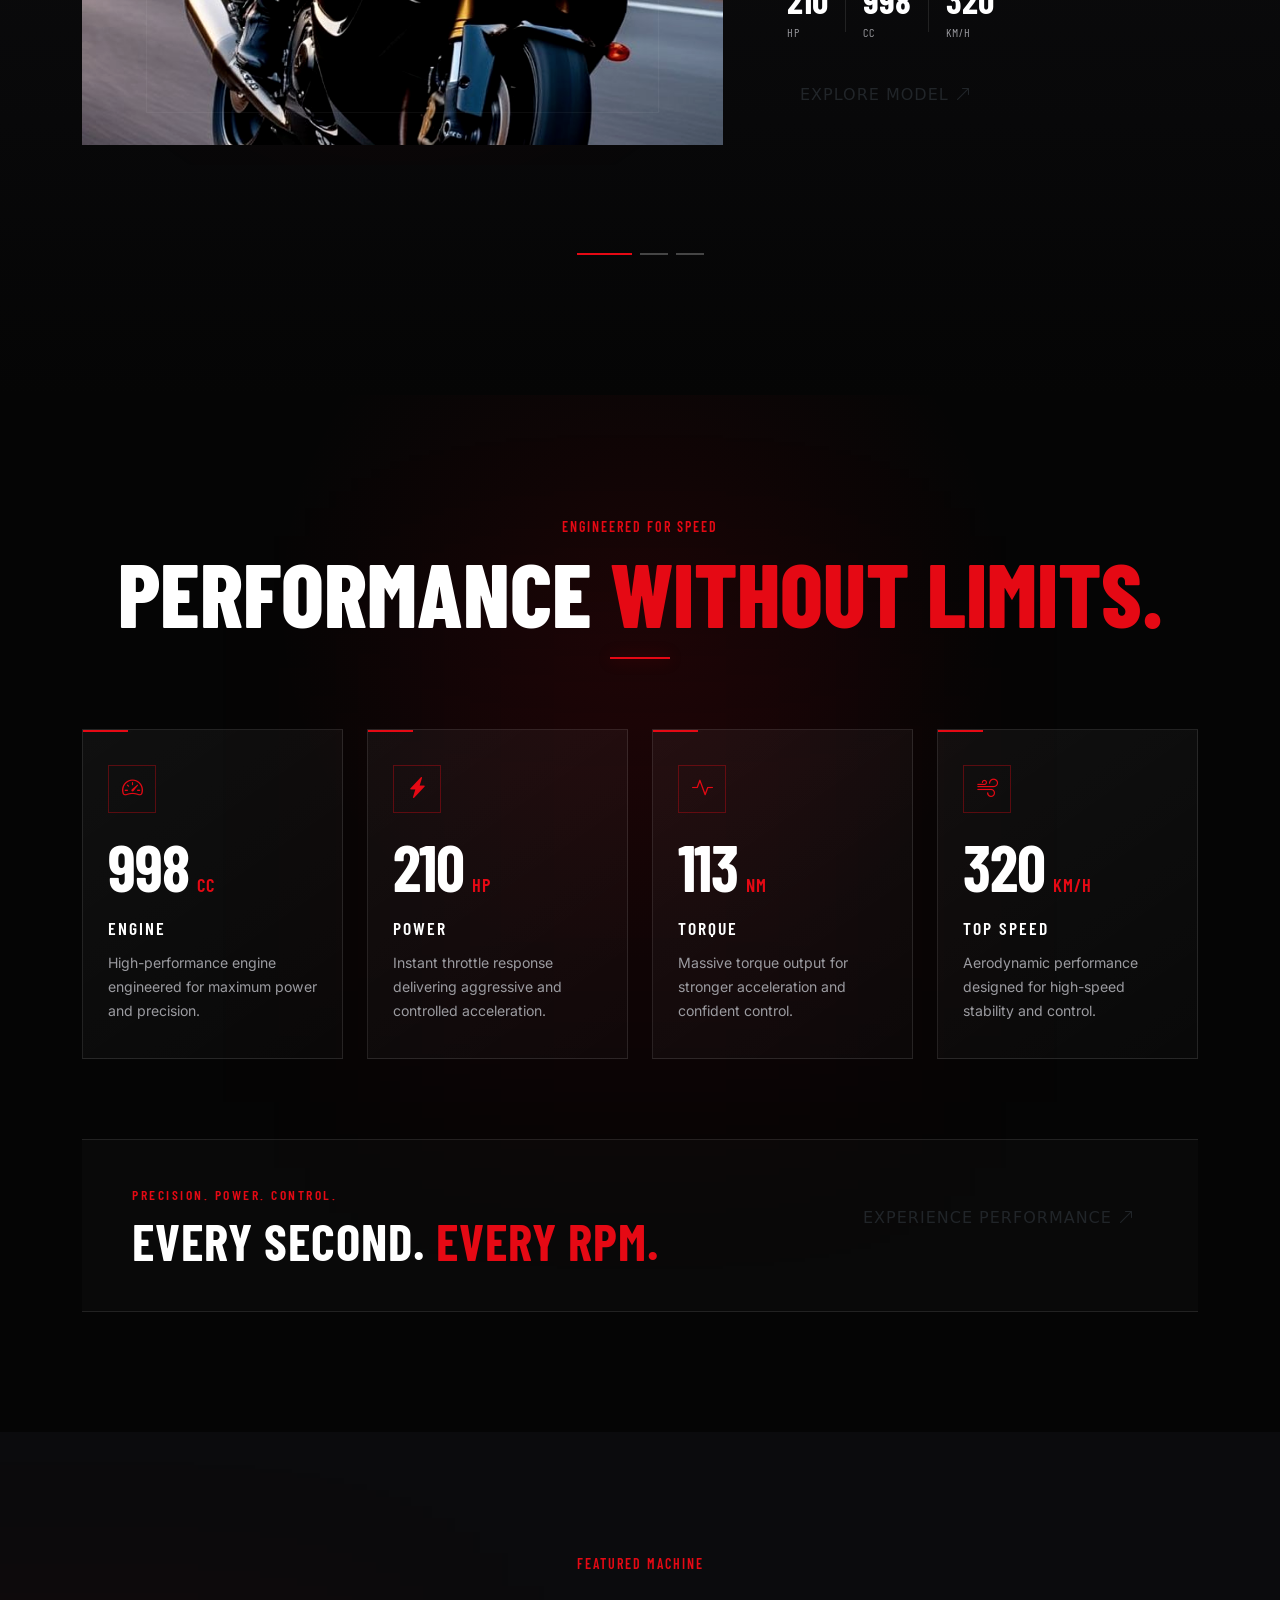
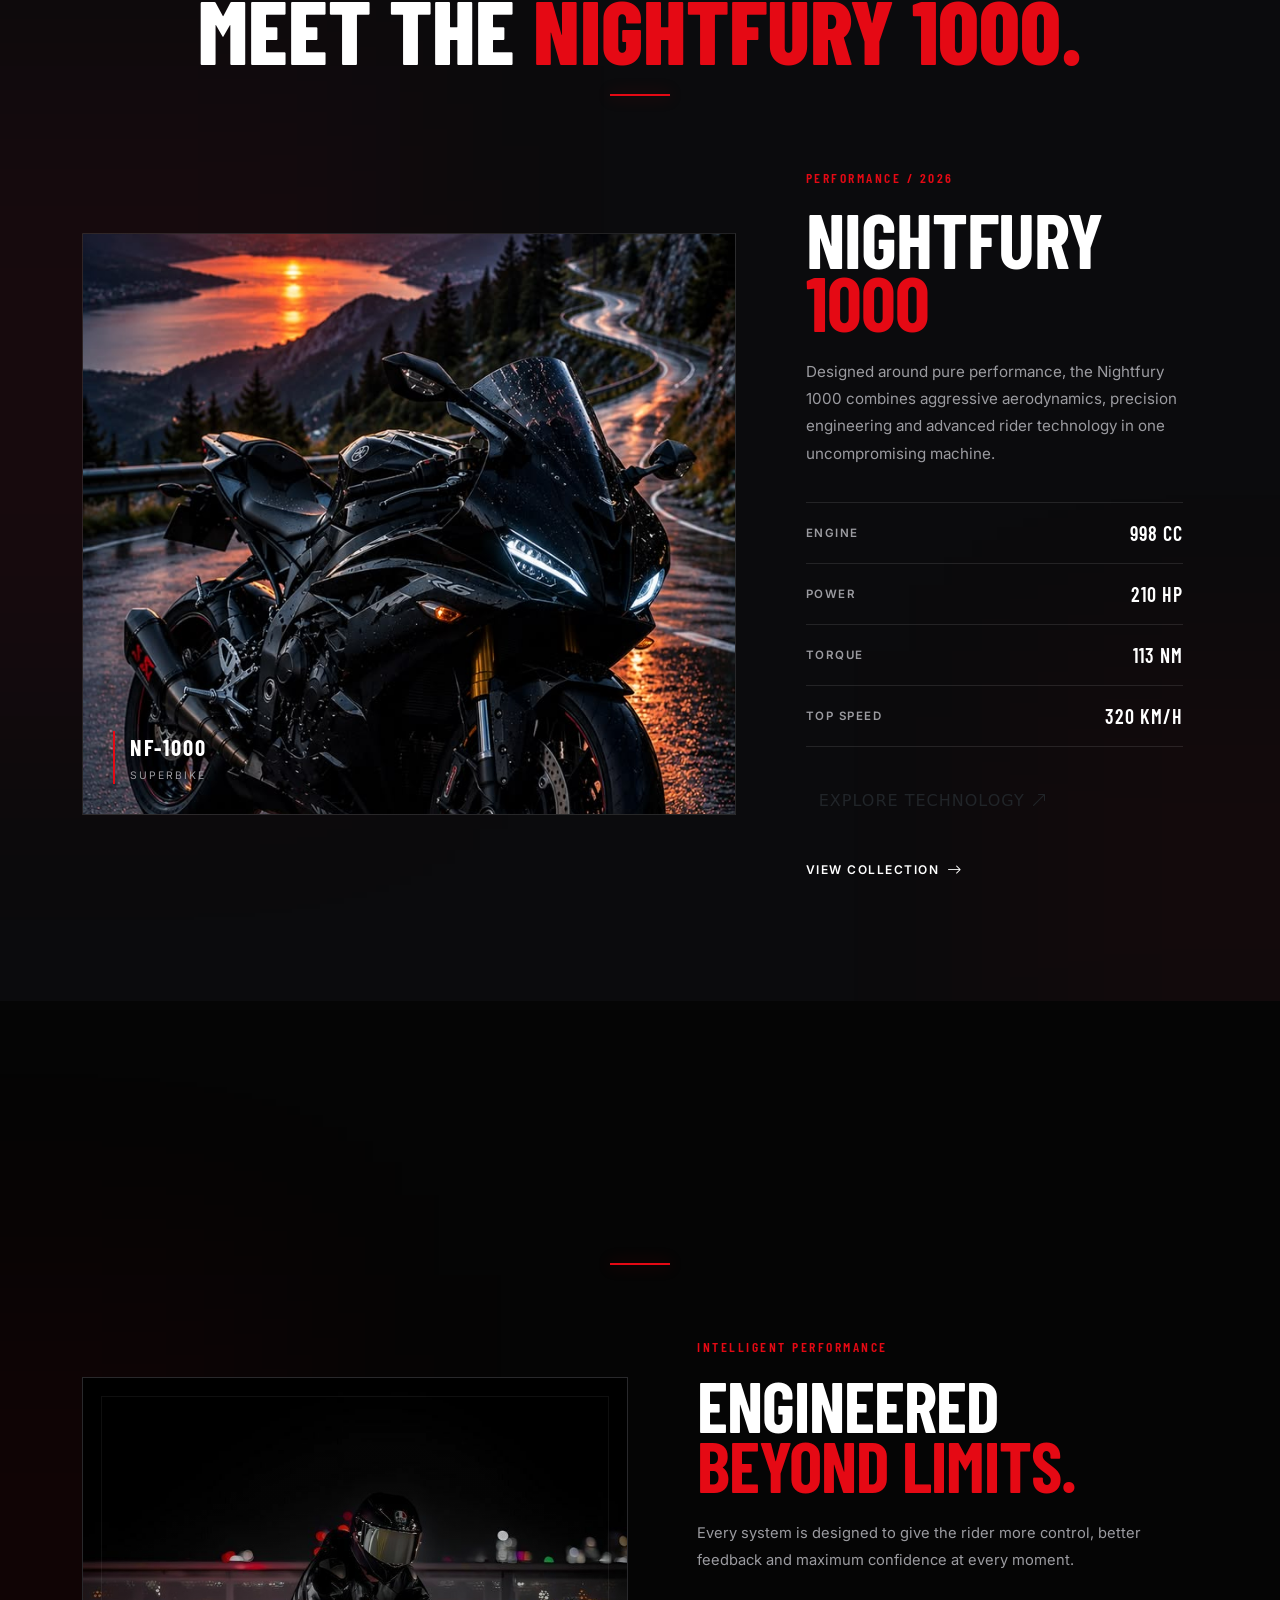
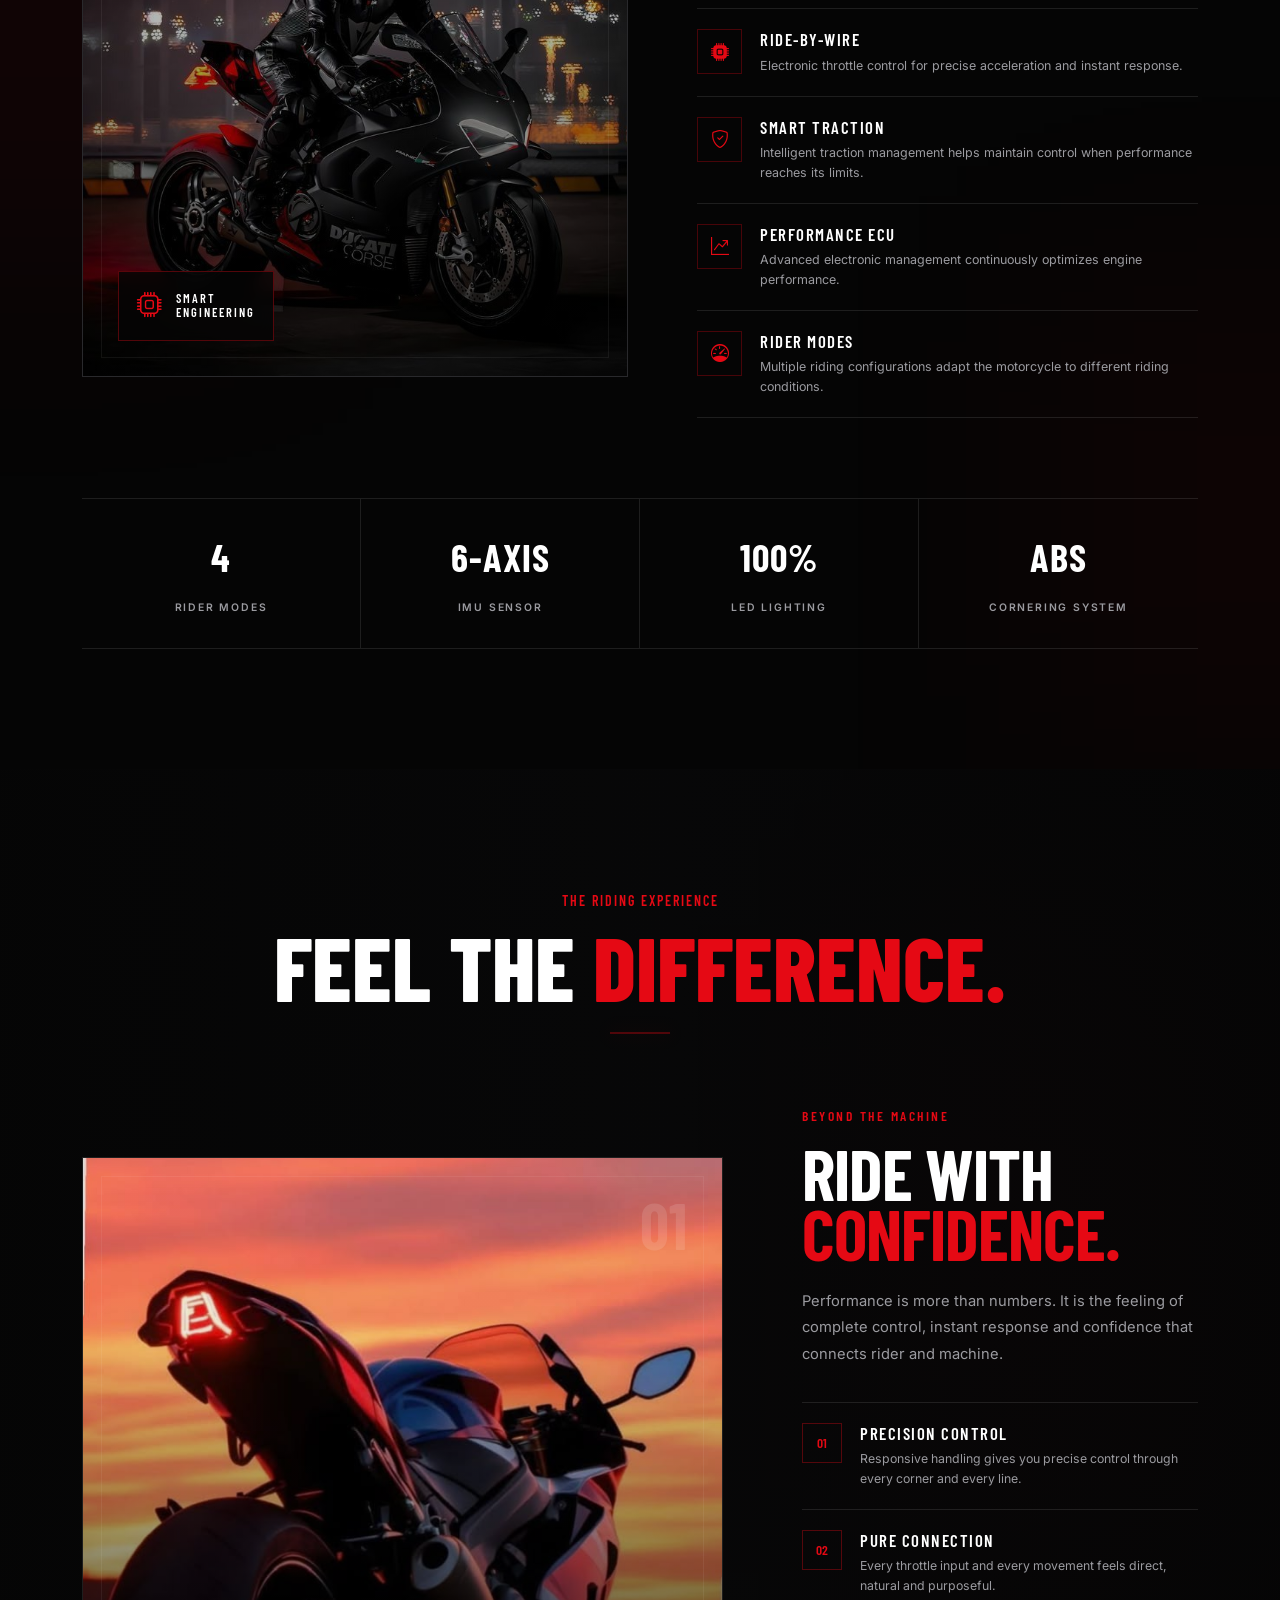
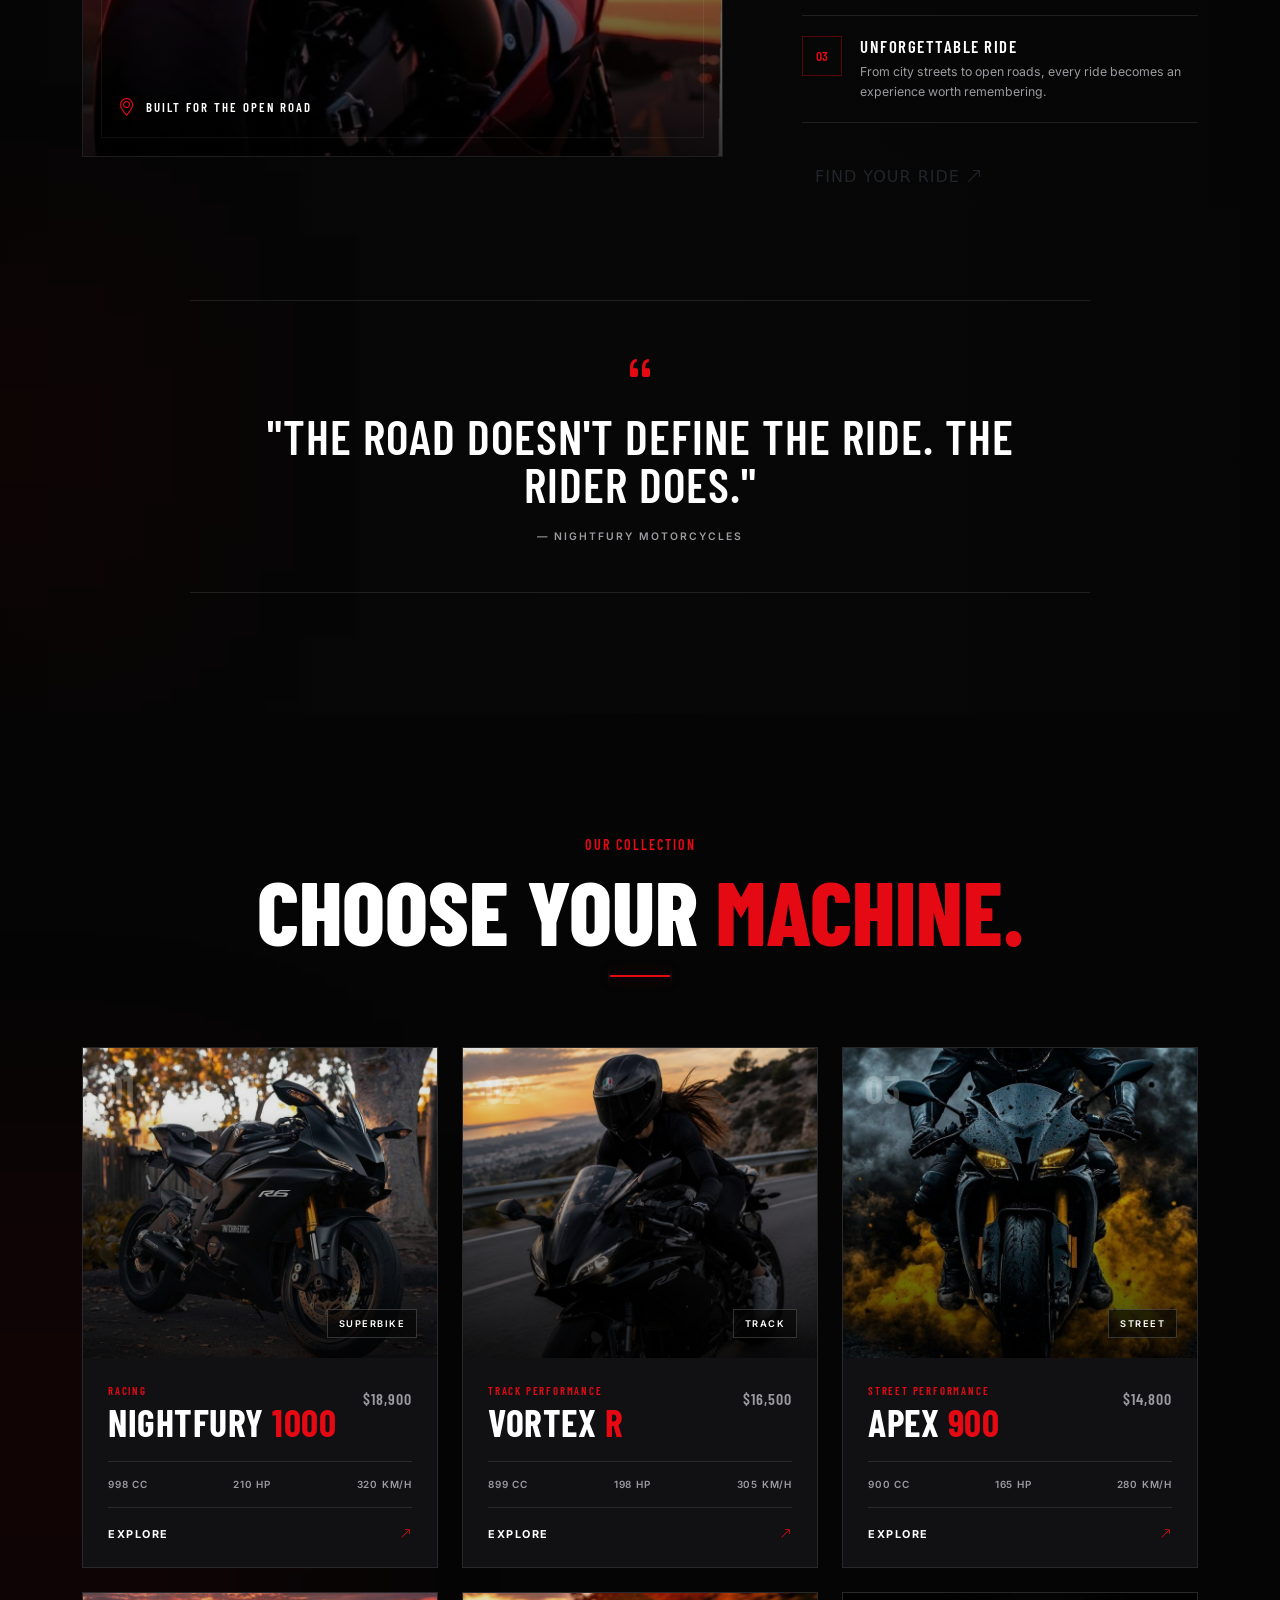
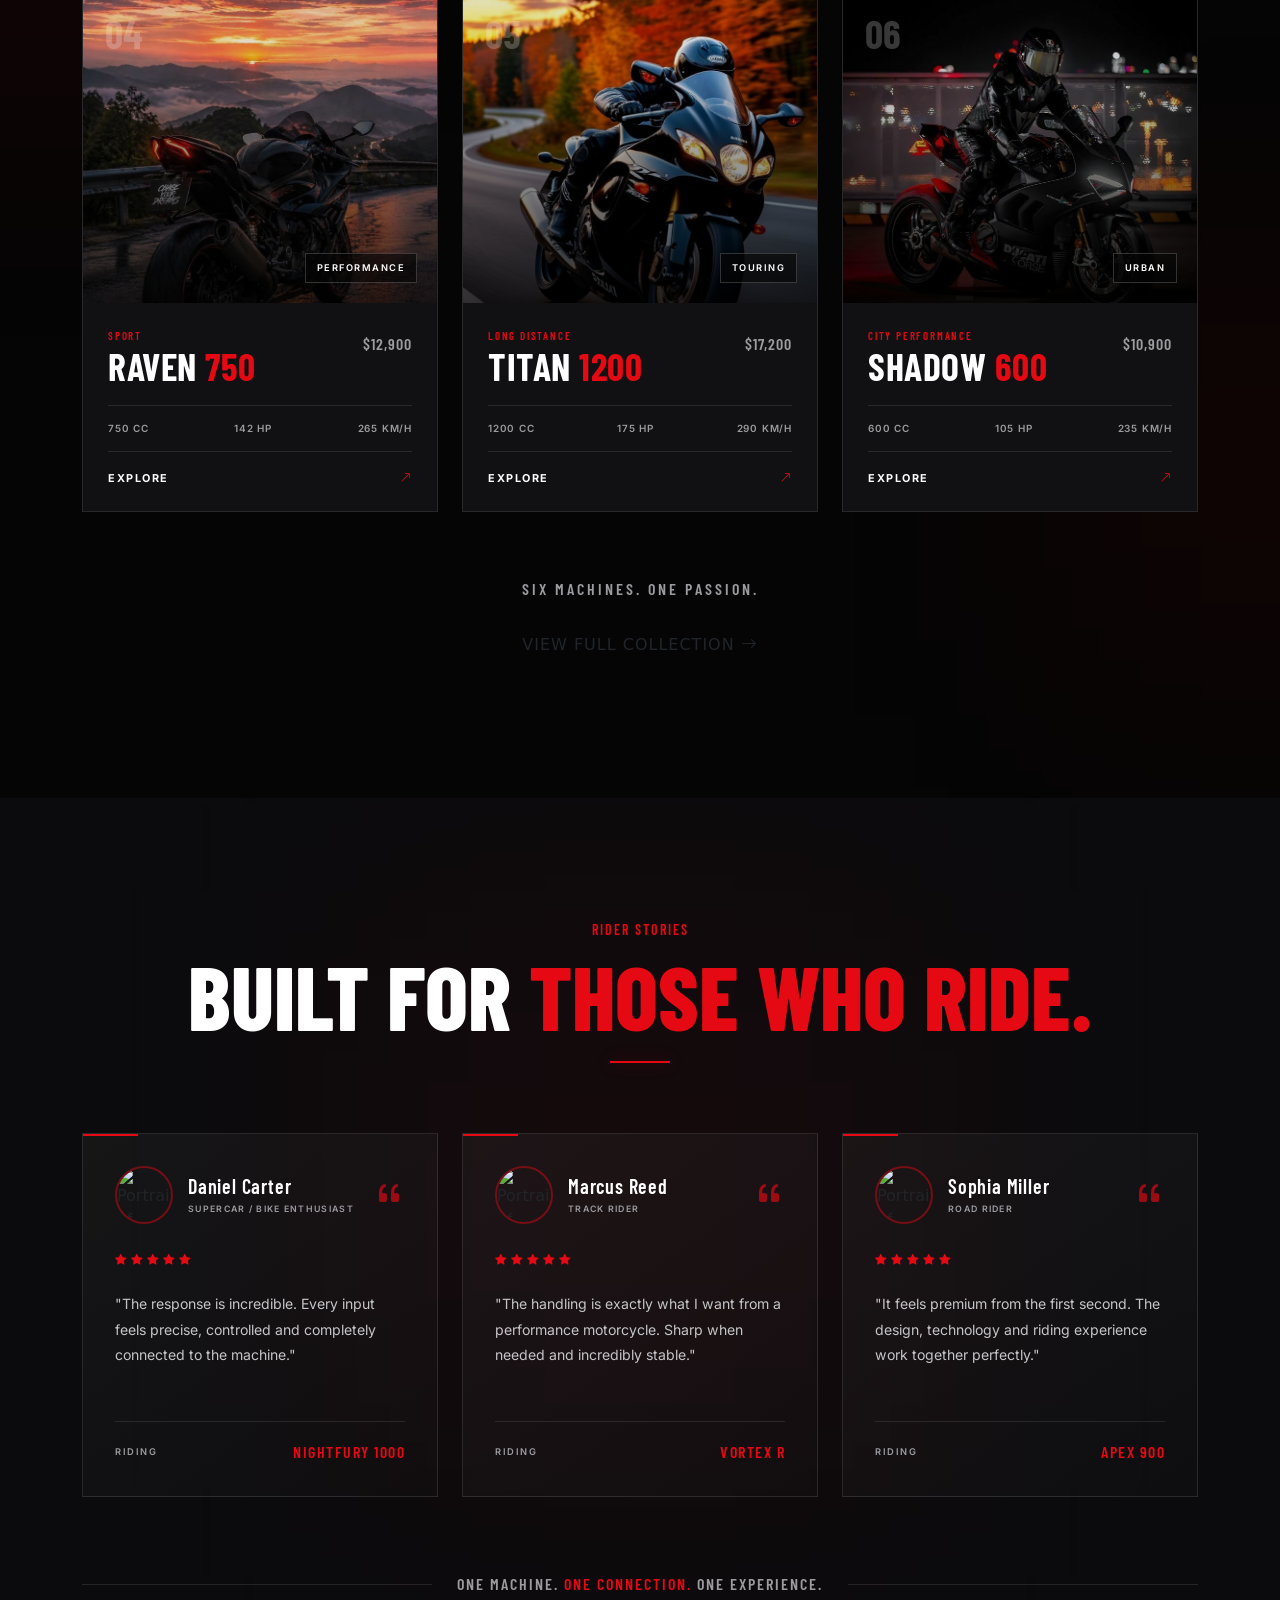
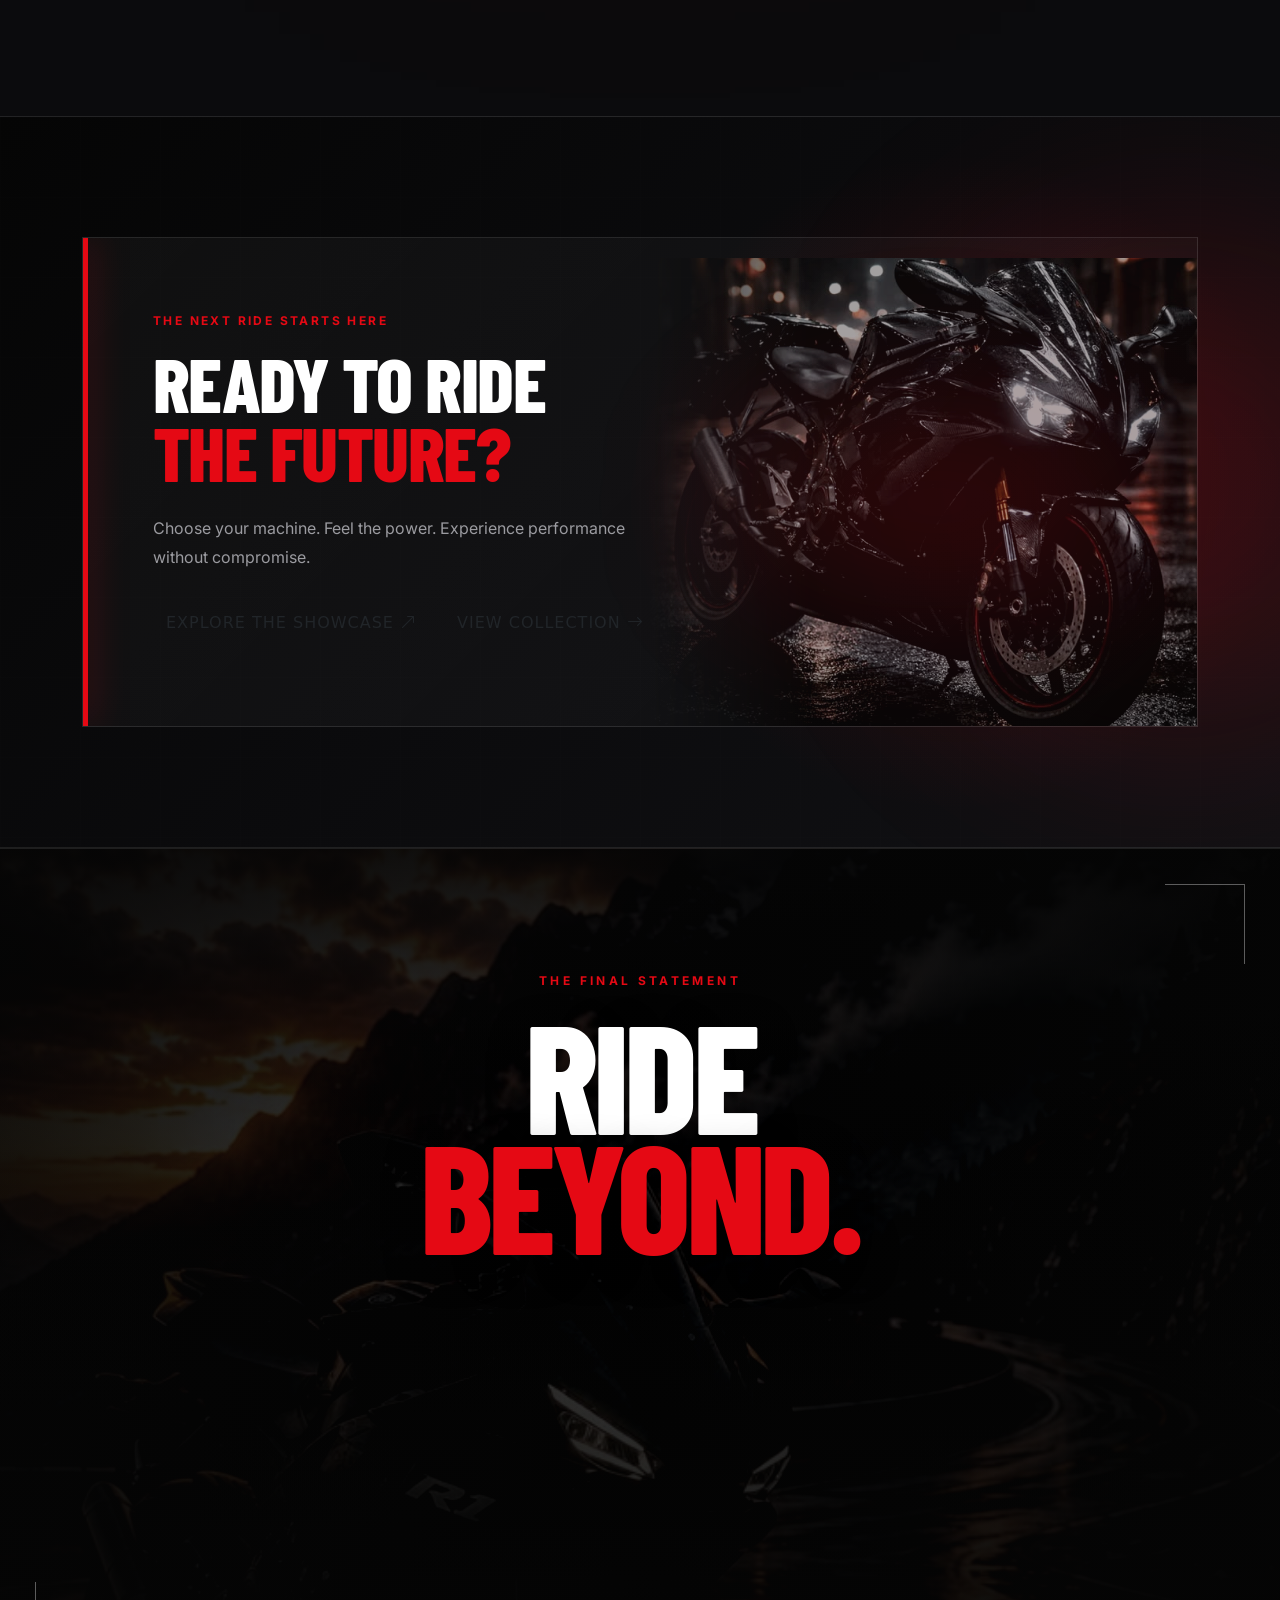
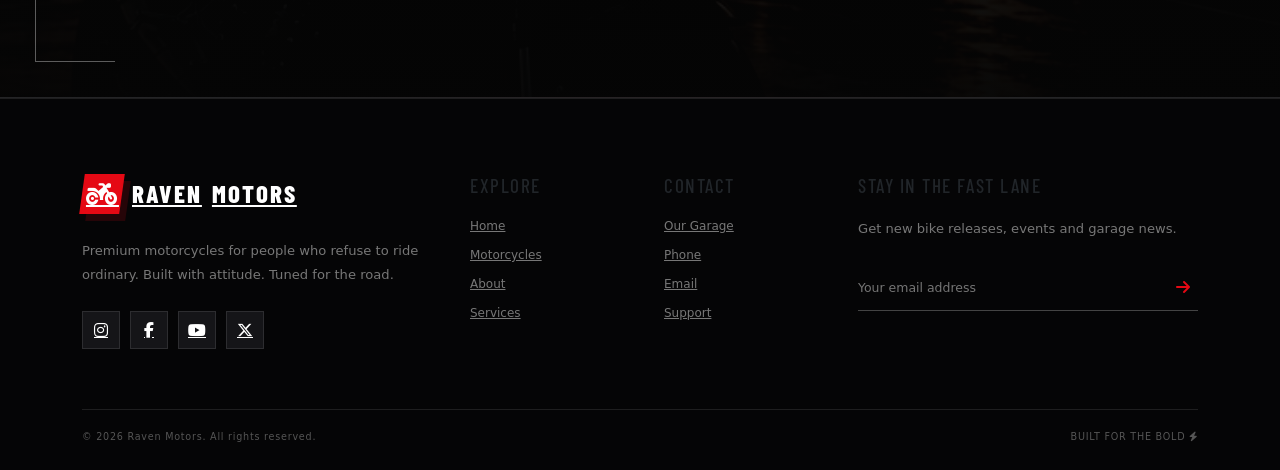
==== commit 3d5f99ea: "finish marjan page and some updates" ====
--- a/index.html
+++ b/index.html
@@ -1828,6 +1828,9 @@
     src="https://cdn.jsdelivr.net/npm/bootstrap@5.3.3/dist/js/bootstrap.bundle.min.js">
 </script>
 
+
+
+
 <script src="script.js"></script>
 </body>
 </html>
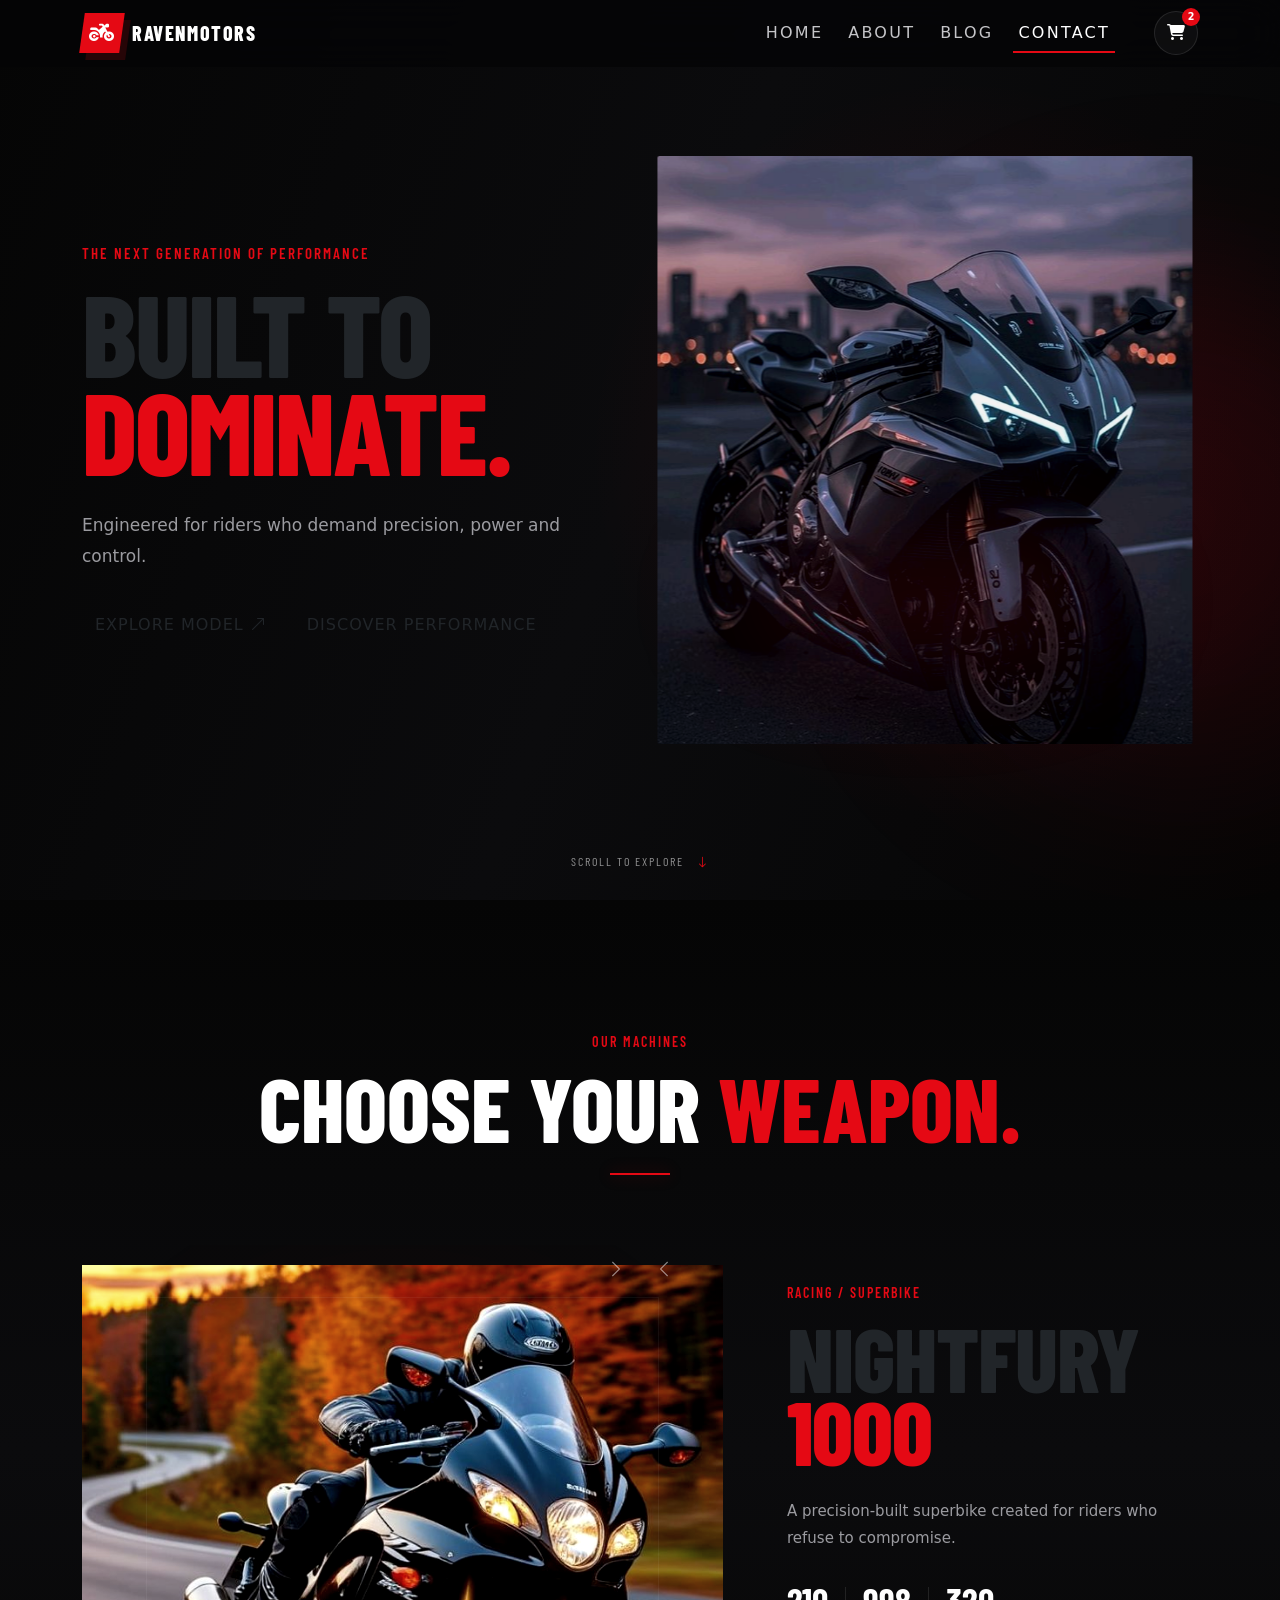
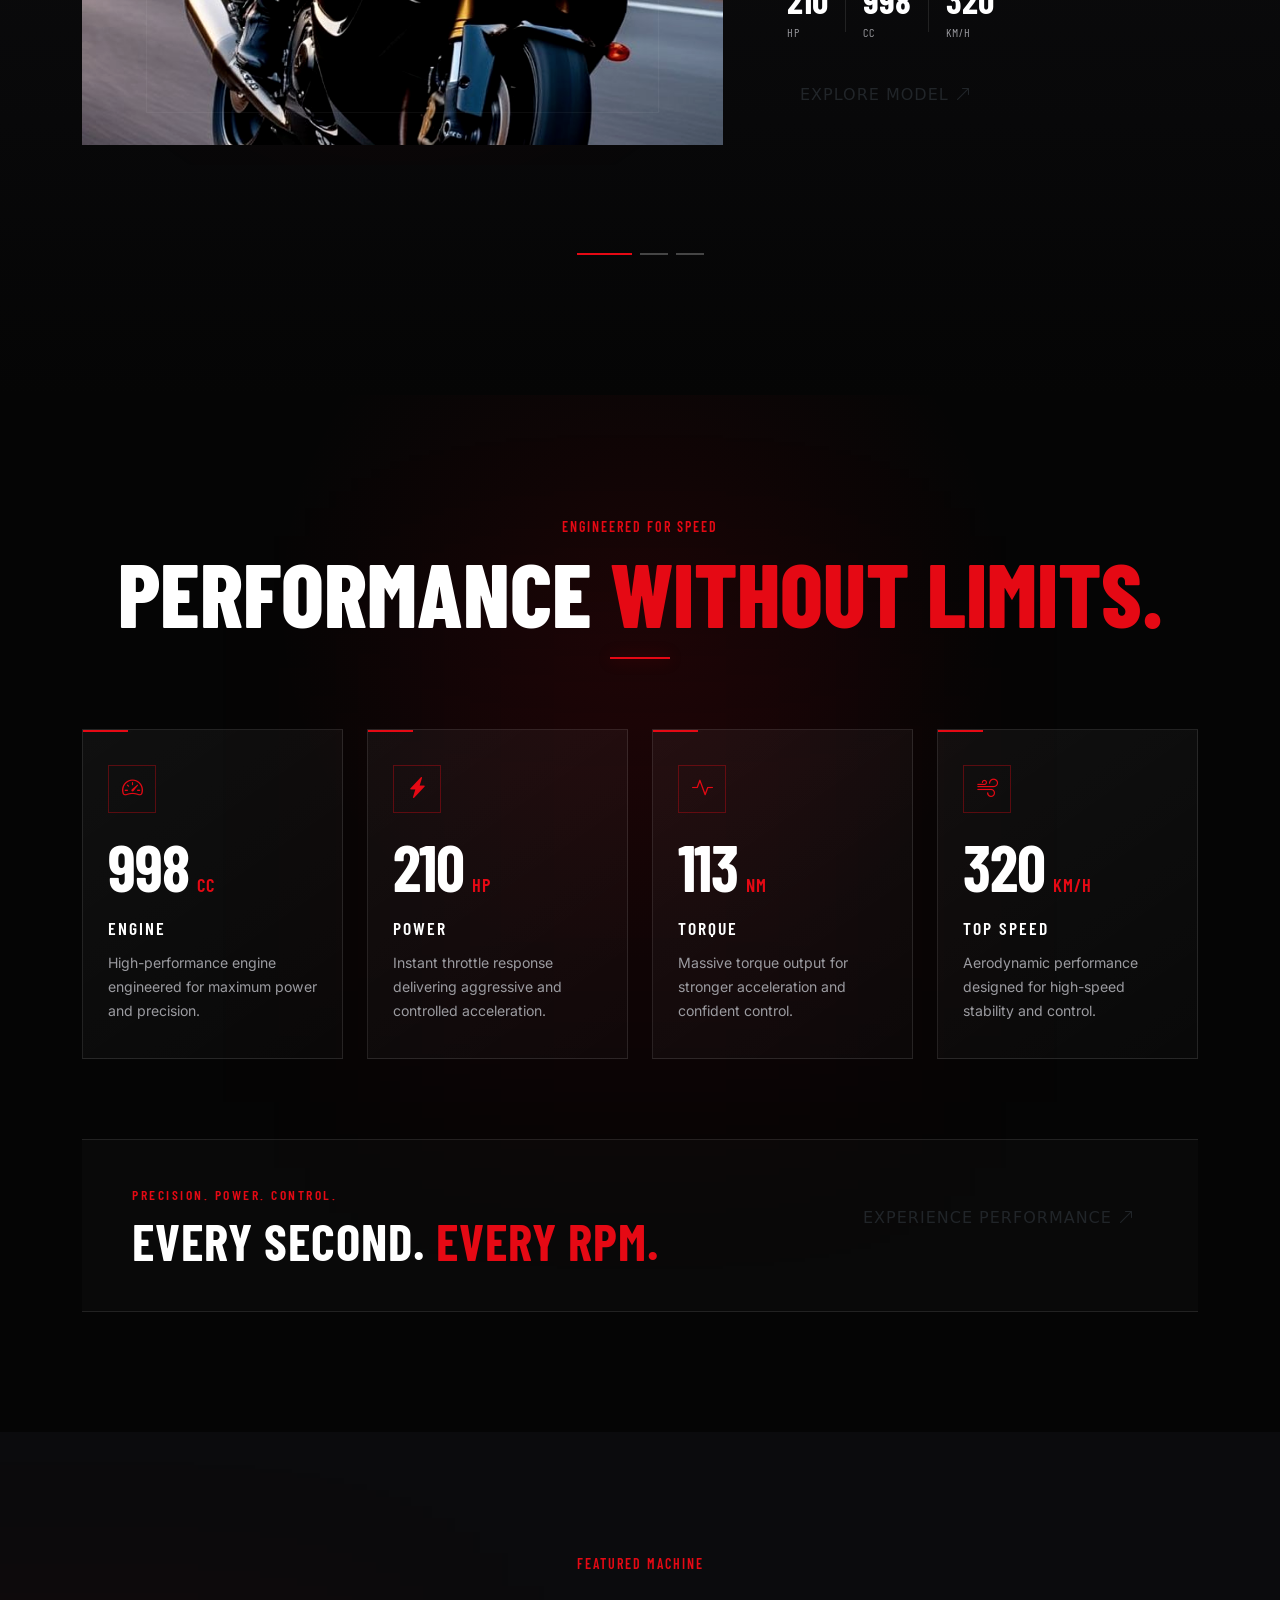
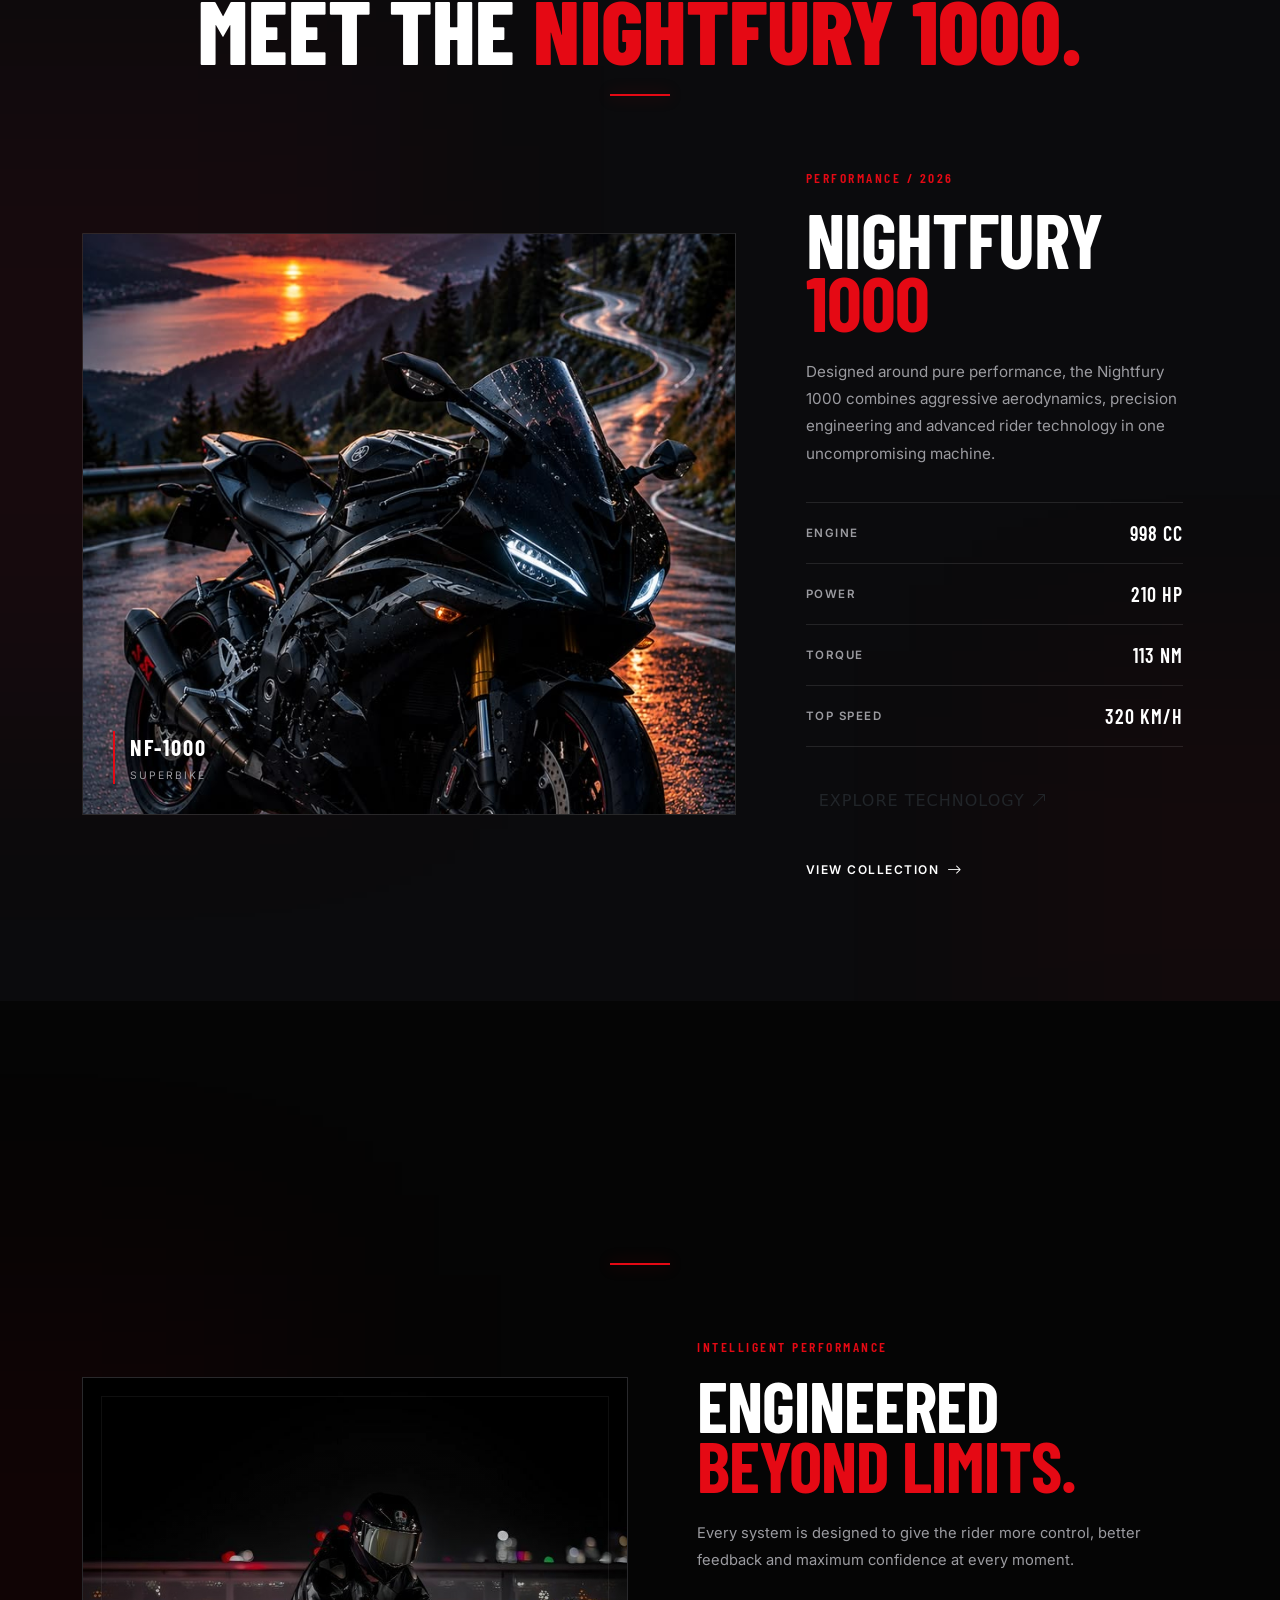
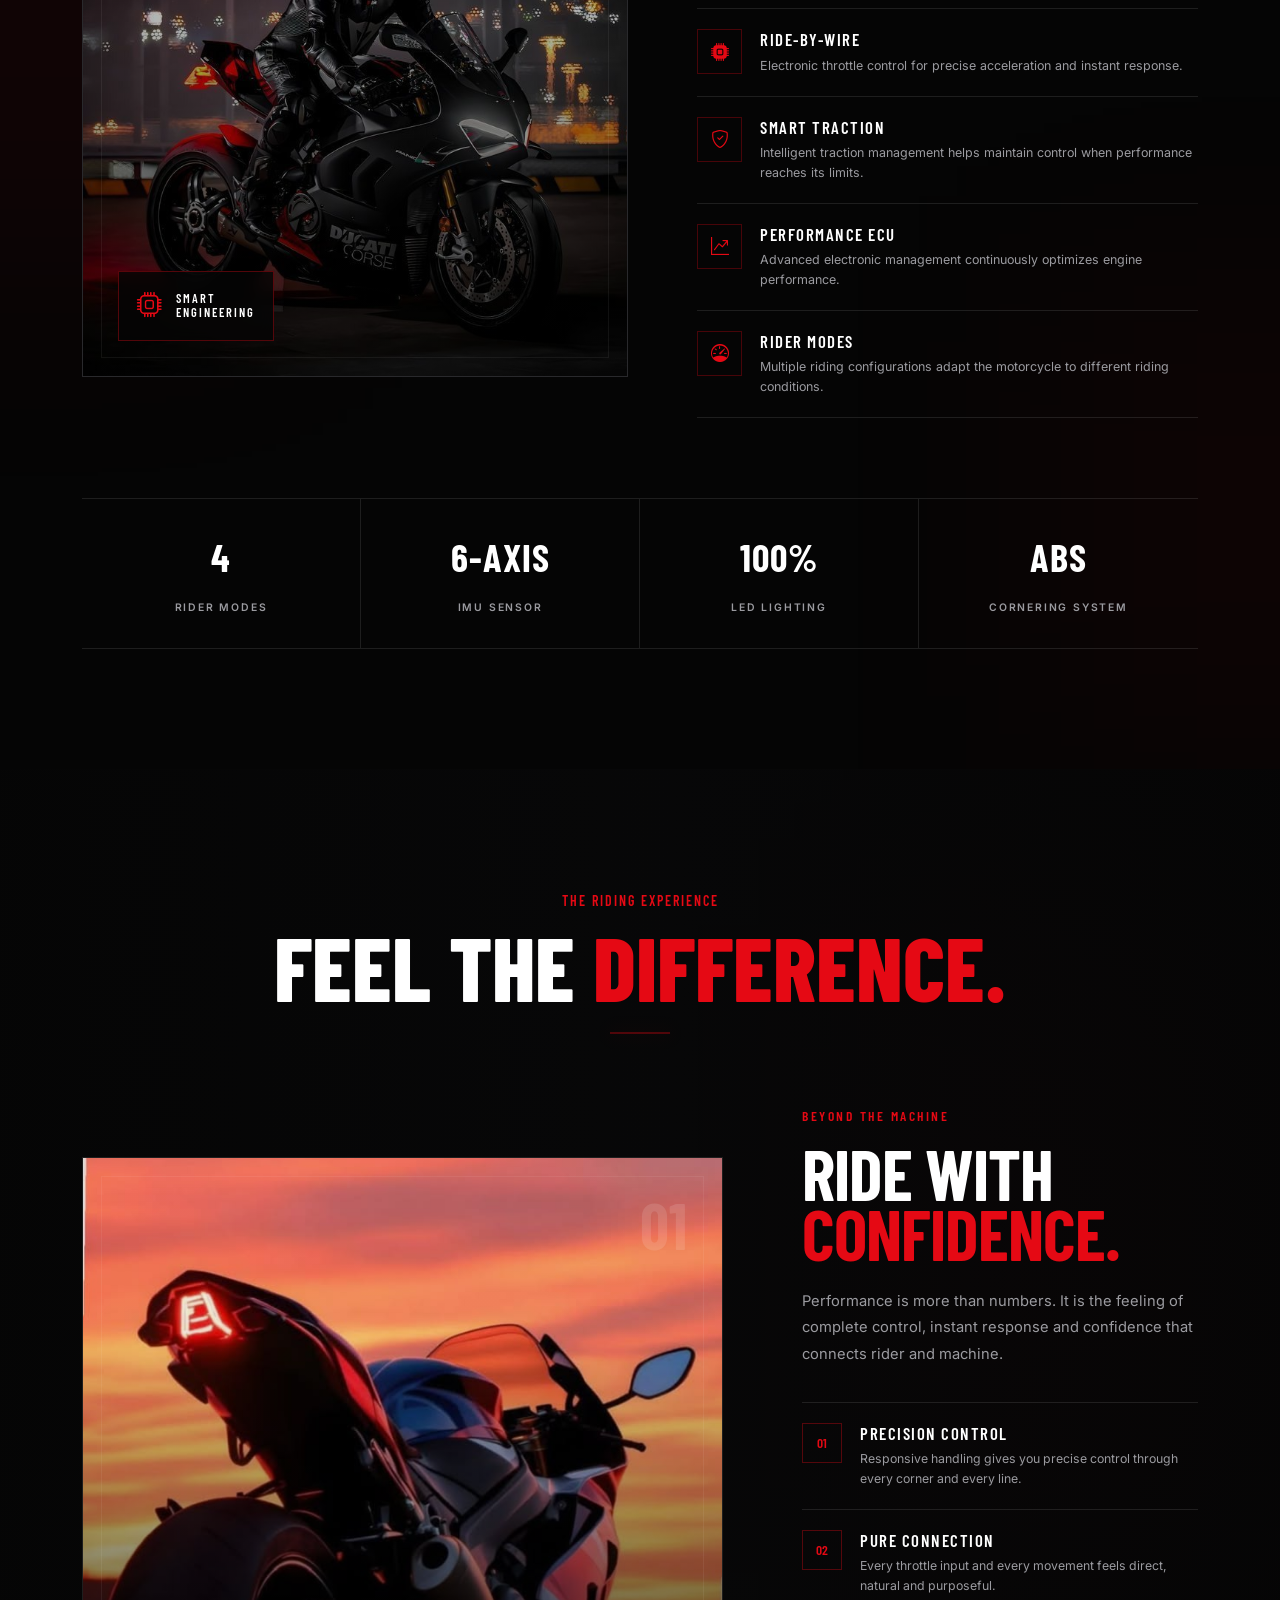
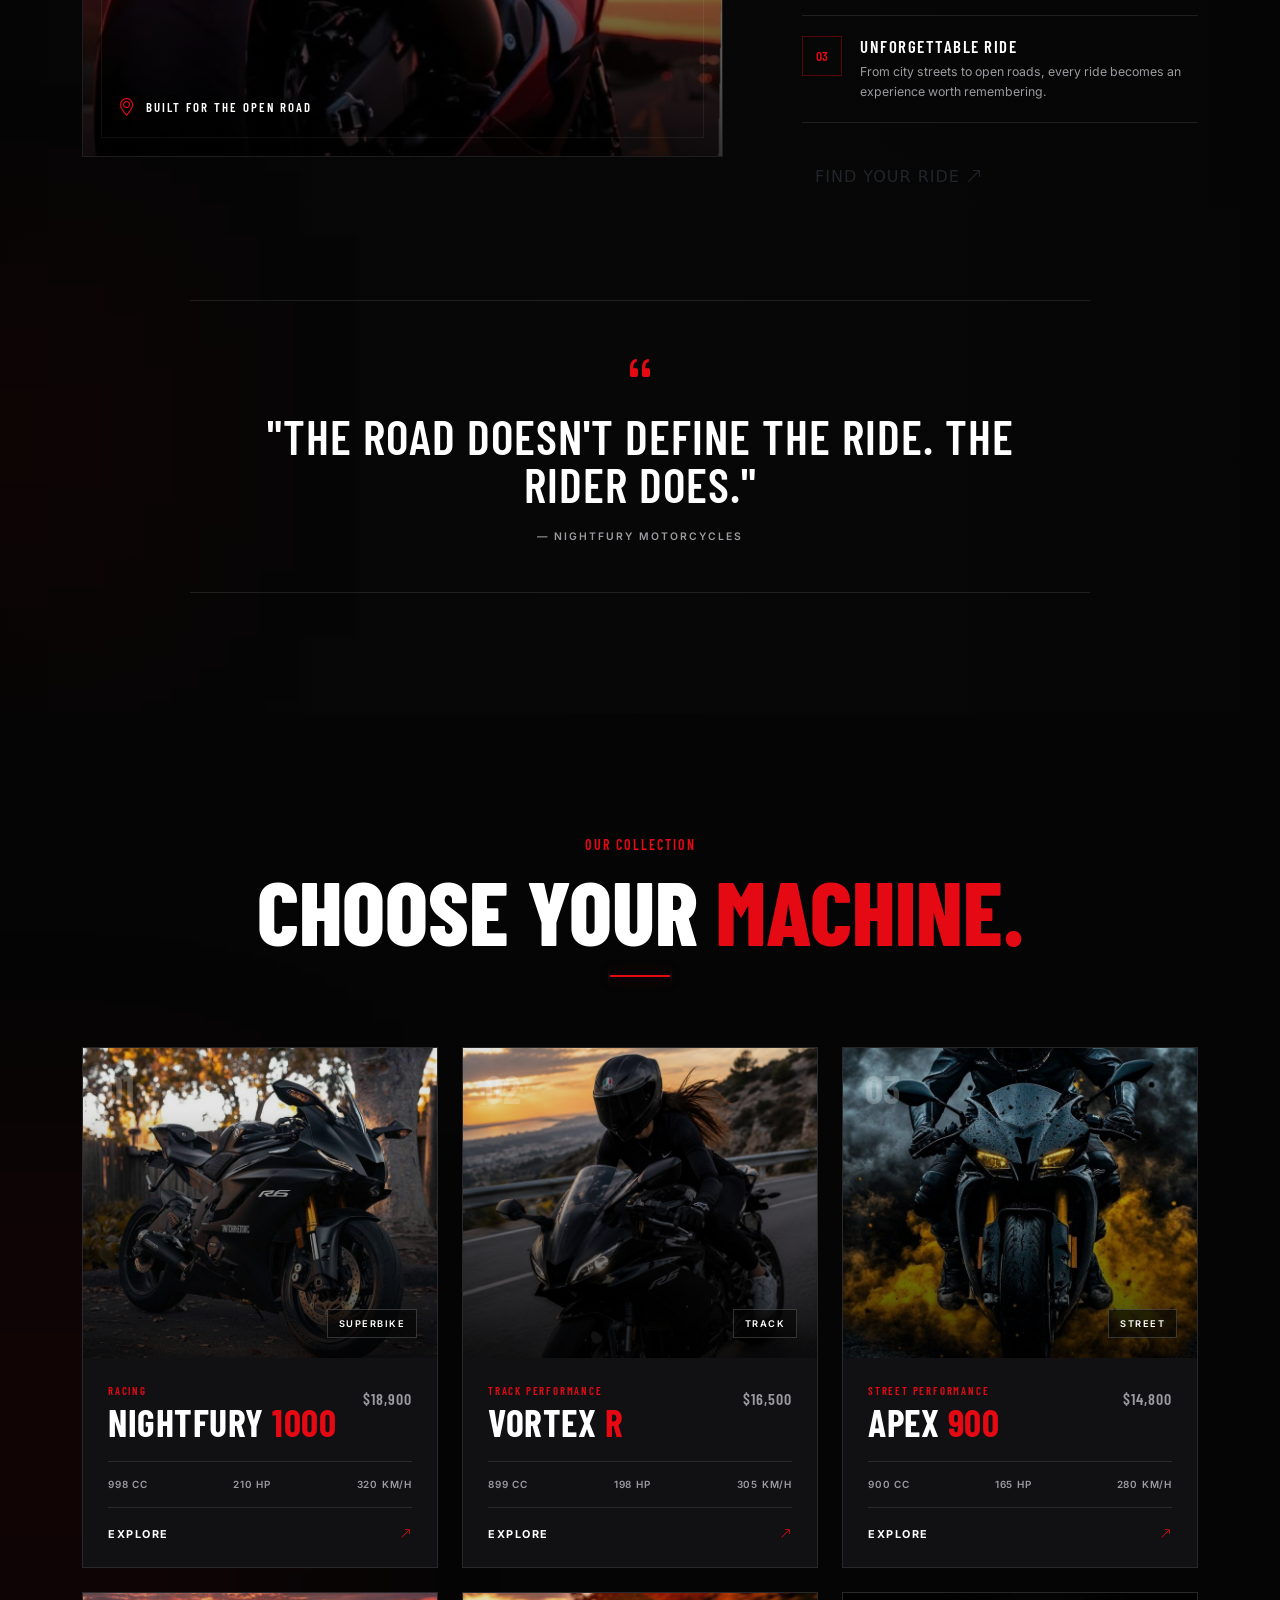
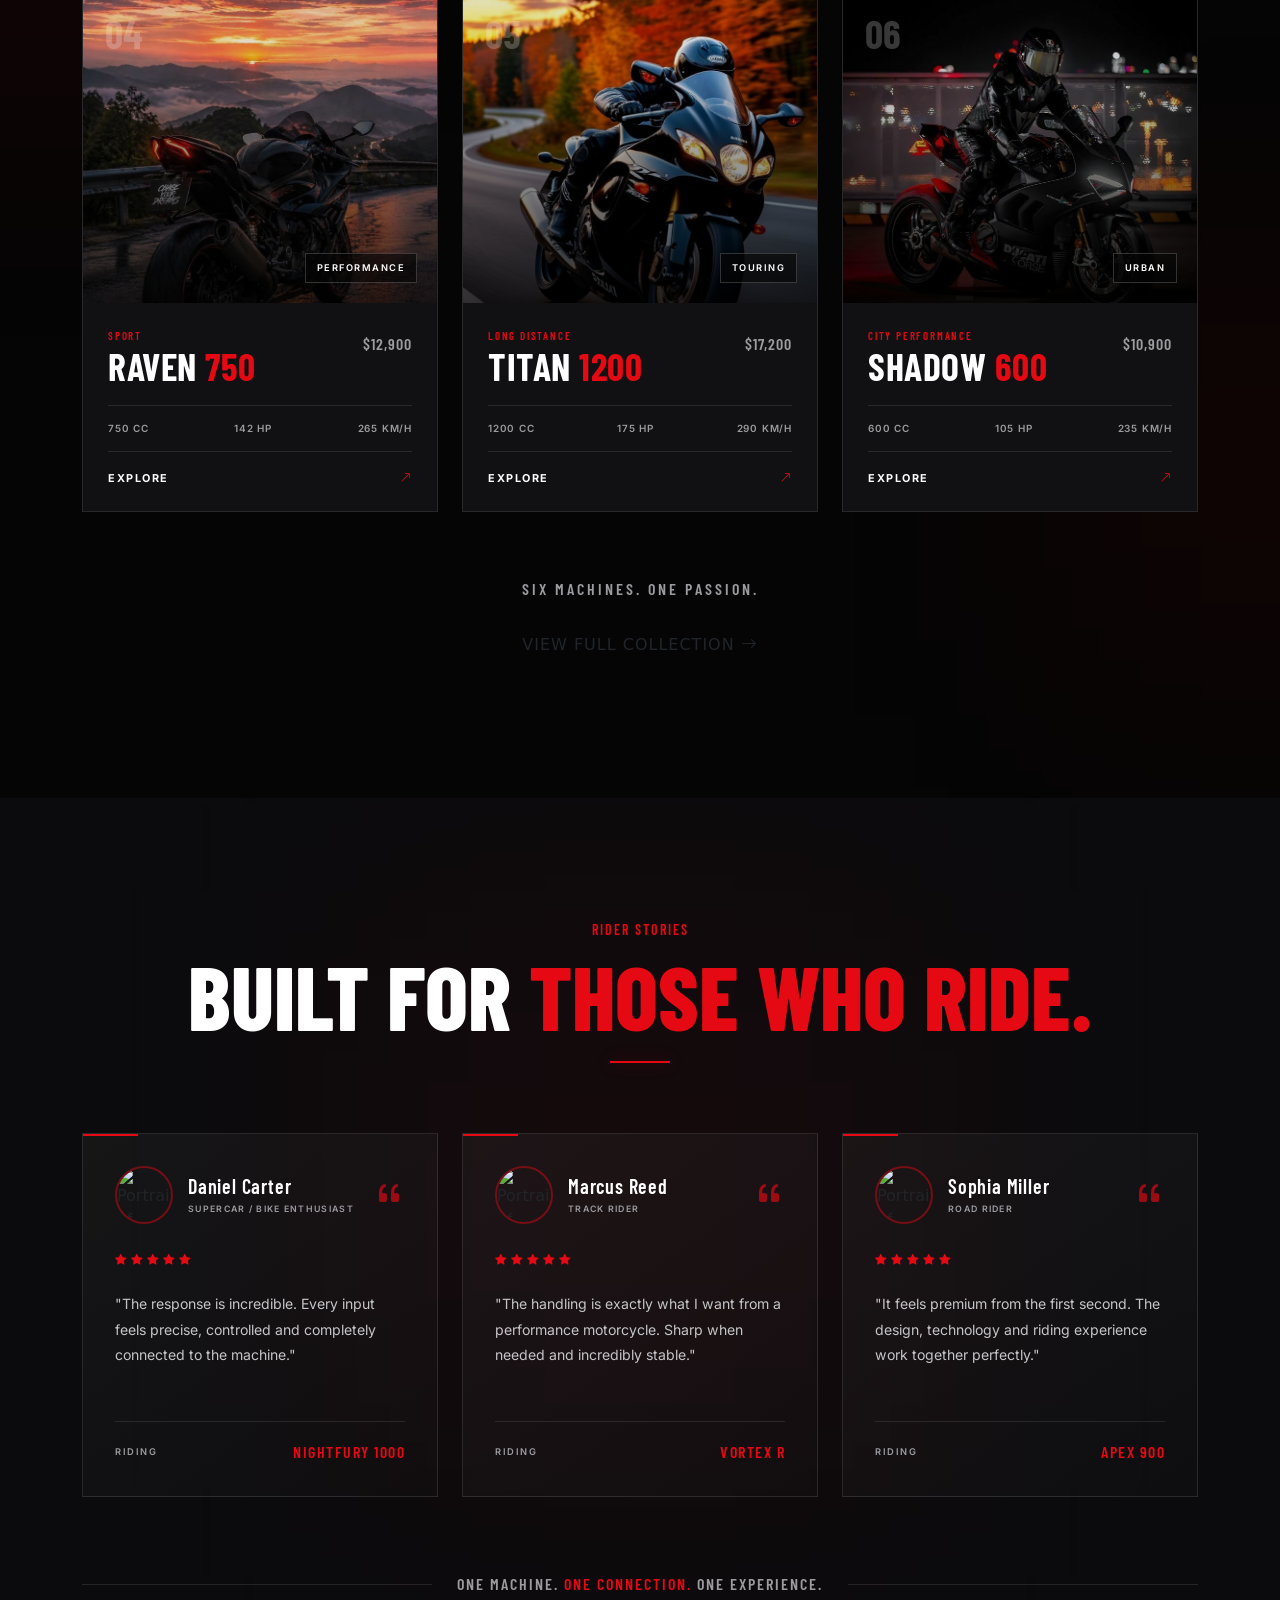
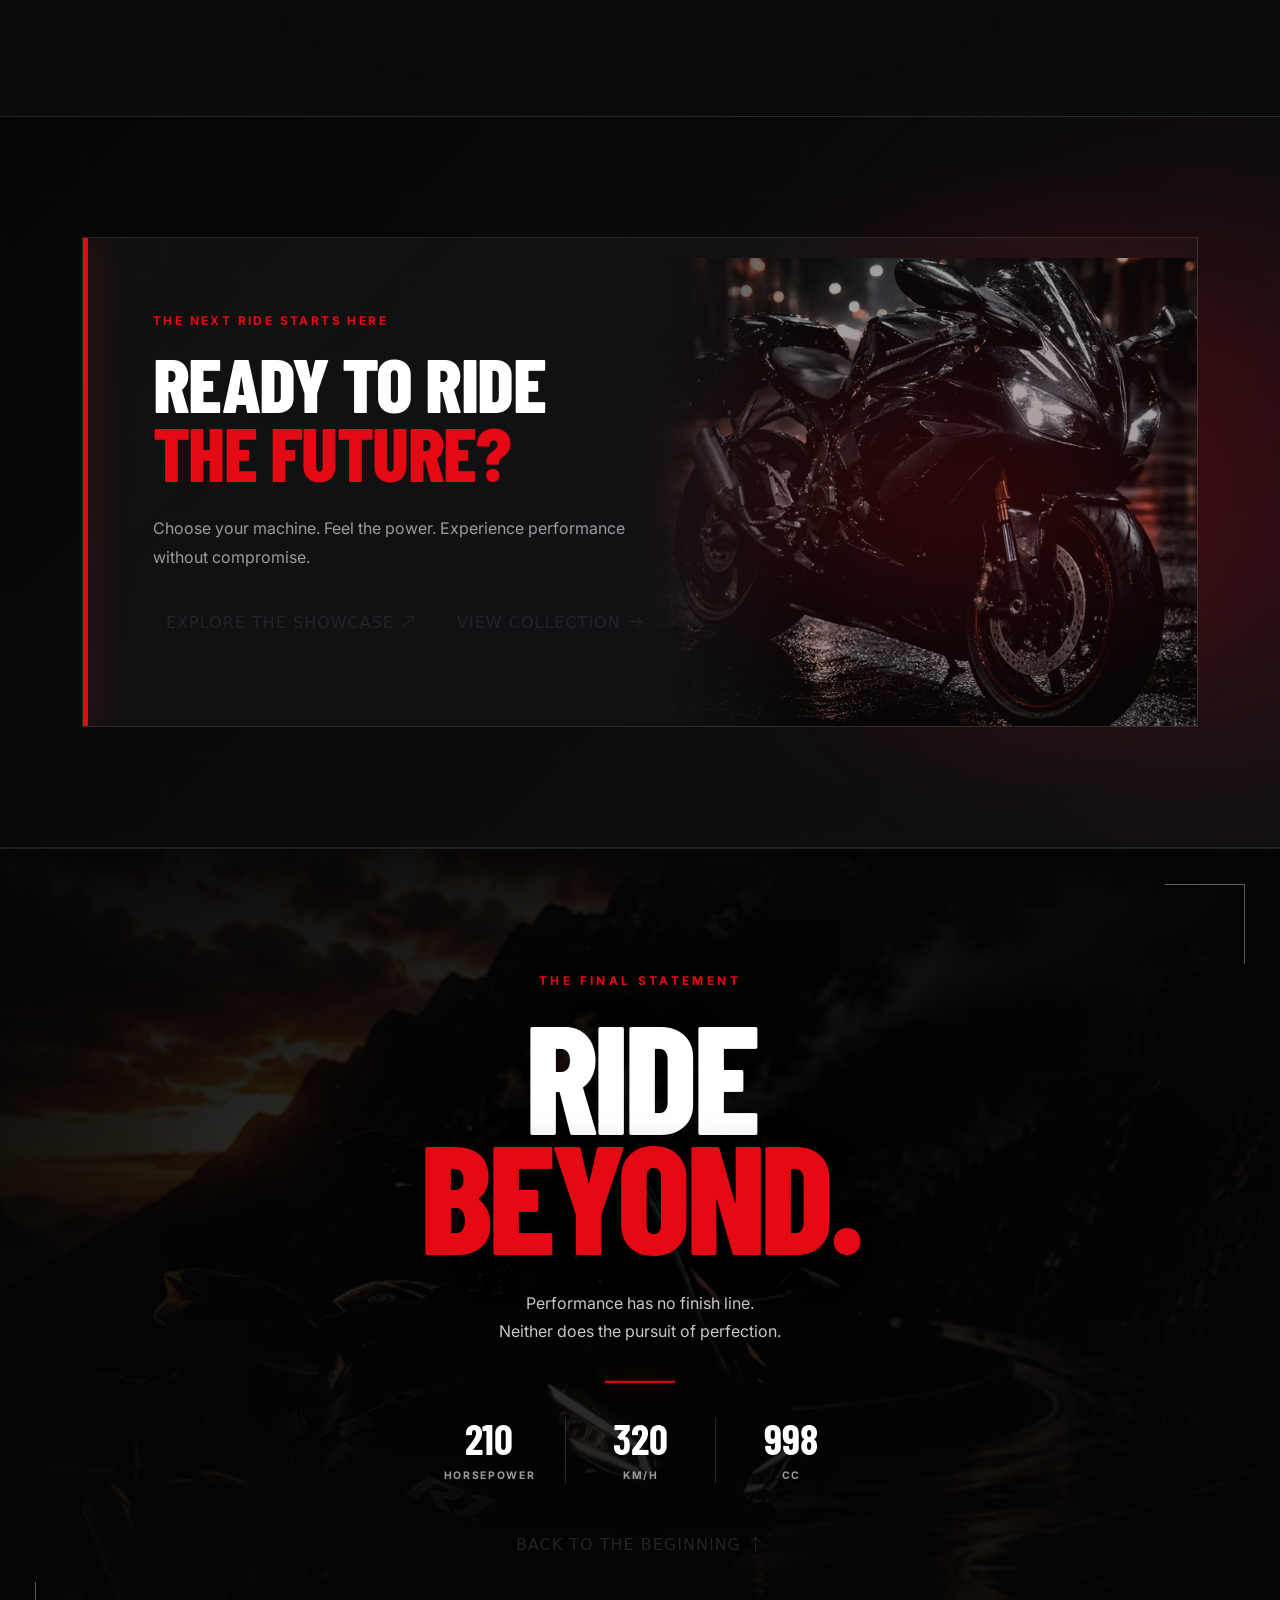
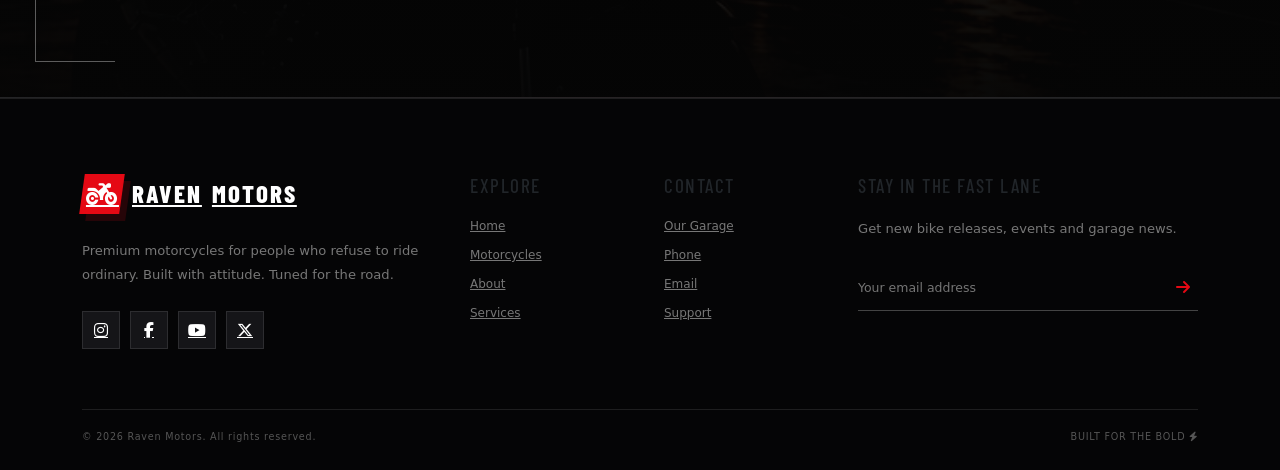
==== commit d2374724: "check and finish" ====
--- a/index.html
+++ b/index.html
@@ -3,7 +3,7 @@
 <head>
     <meta charset="UTF-8">
     <meta name="viewport" content="width=device-width, initial-scale=1.0">
-    <title>Document</title>
+      <title>Raven Motors | Contact</title>
 
     <link rel="stylesheet" href="style.css">
 
@@ -51,7 +51,7 @@
                     <a class="nav-link" href="index.html">Home</a>
                 </li>
                 <li class="nav-item">
-                    <a class="nav-link" href="#motorcycles">About</a>
+                    <a class="nav-link" href="marjan.html">About</a>
                 </li>
                 <li class="nav-item">
                     <a class="nav-link" href="blog.html">Blog</a>
